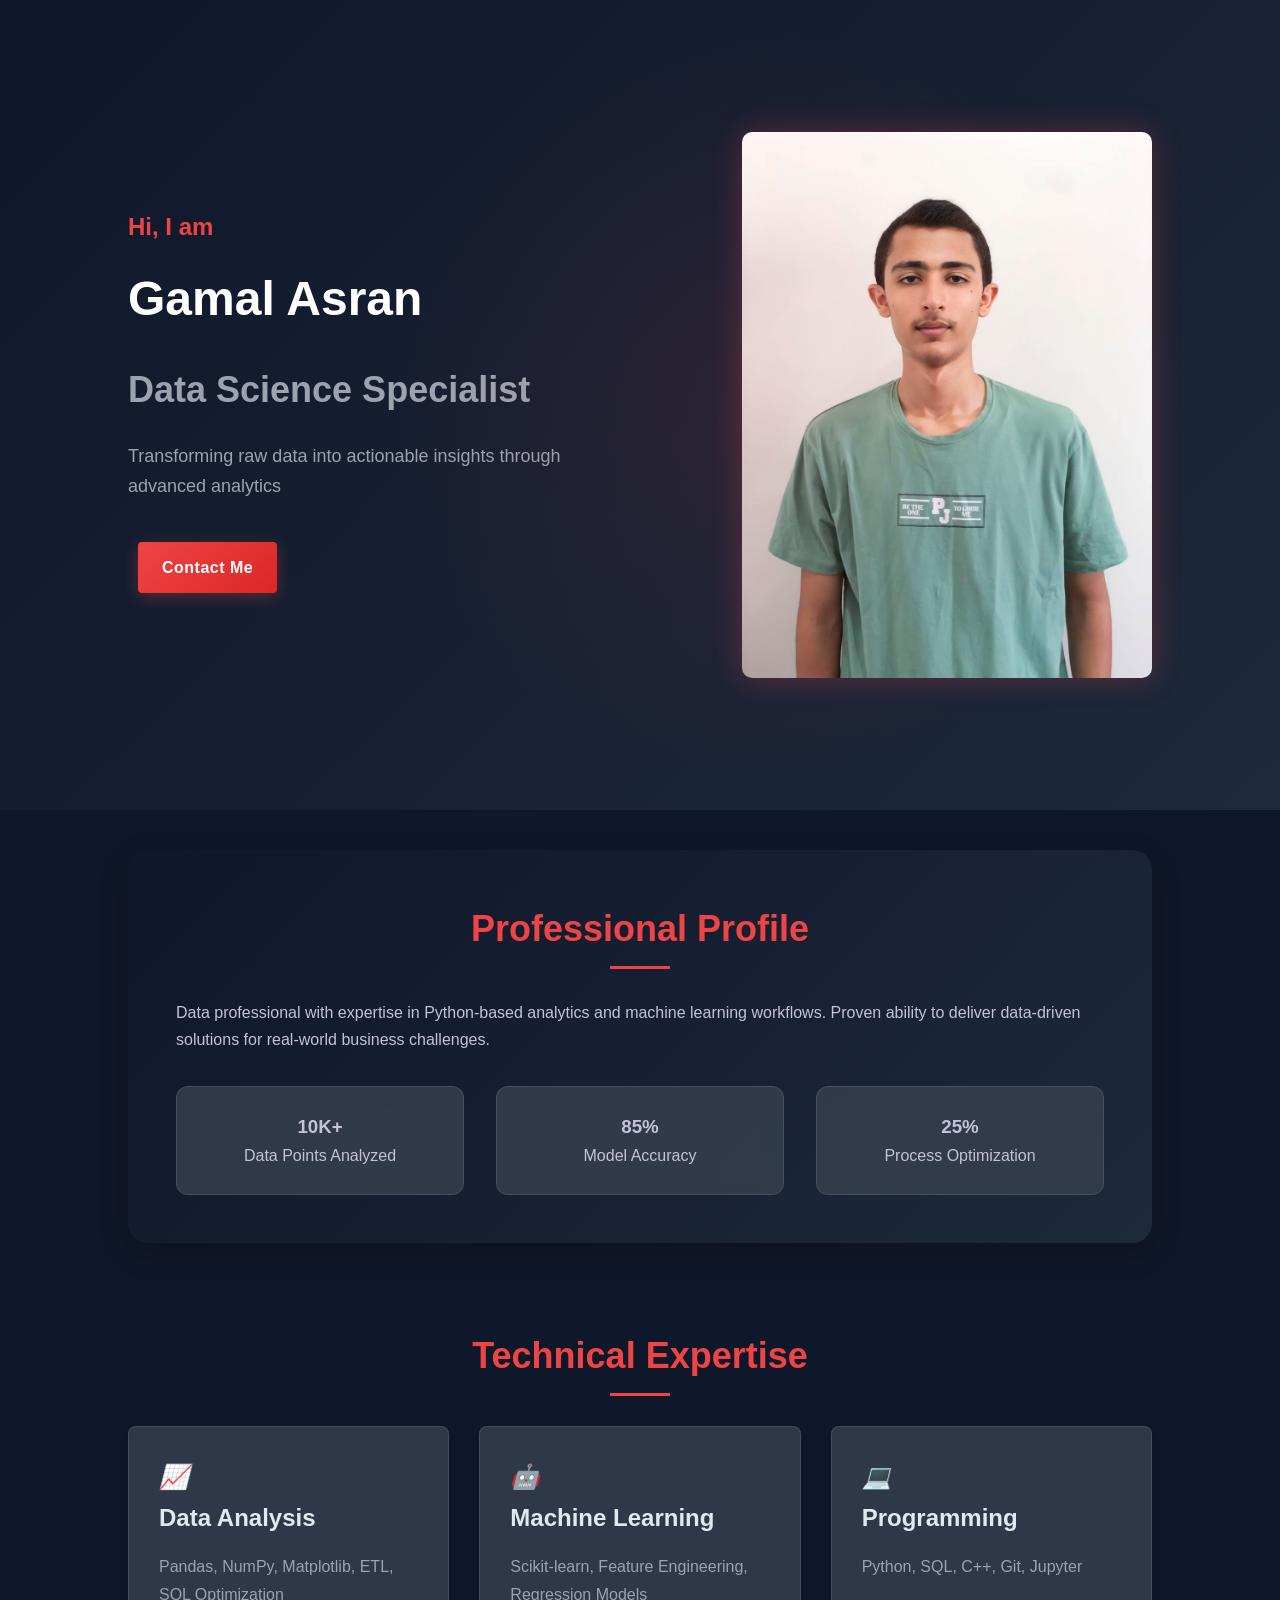
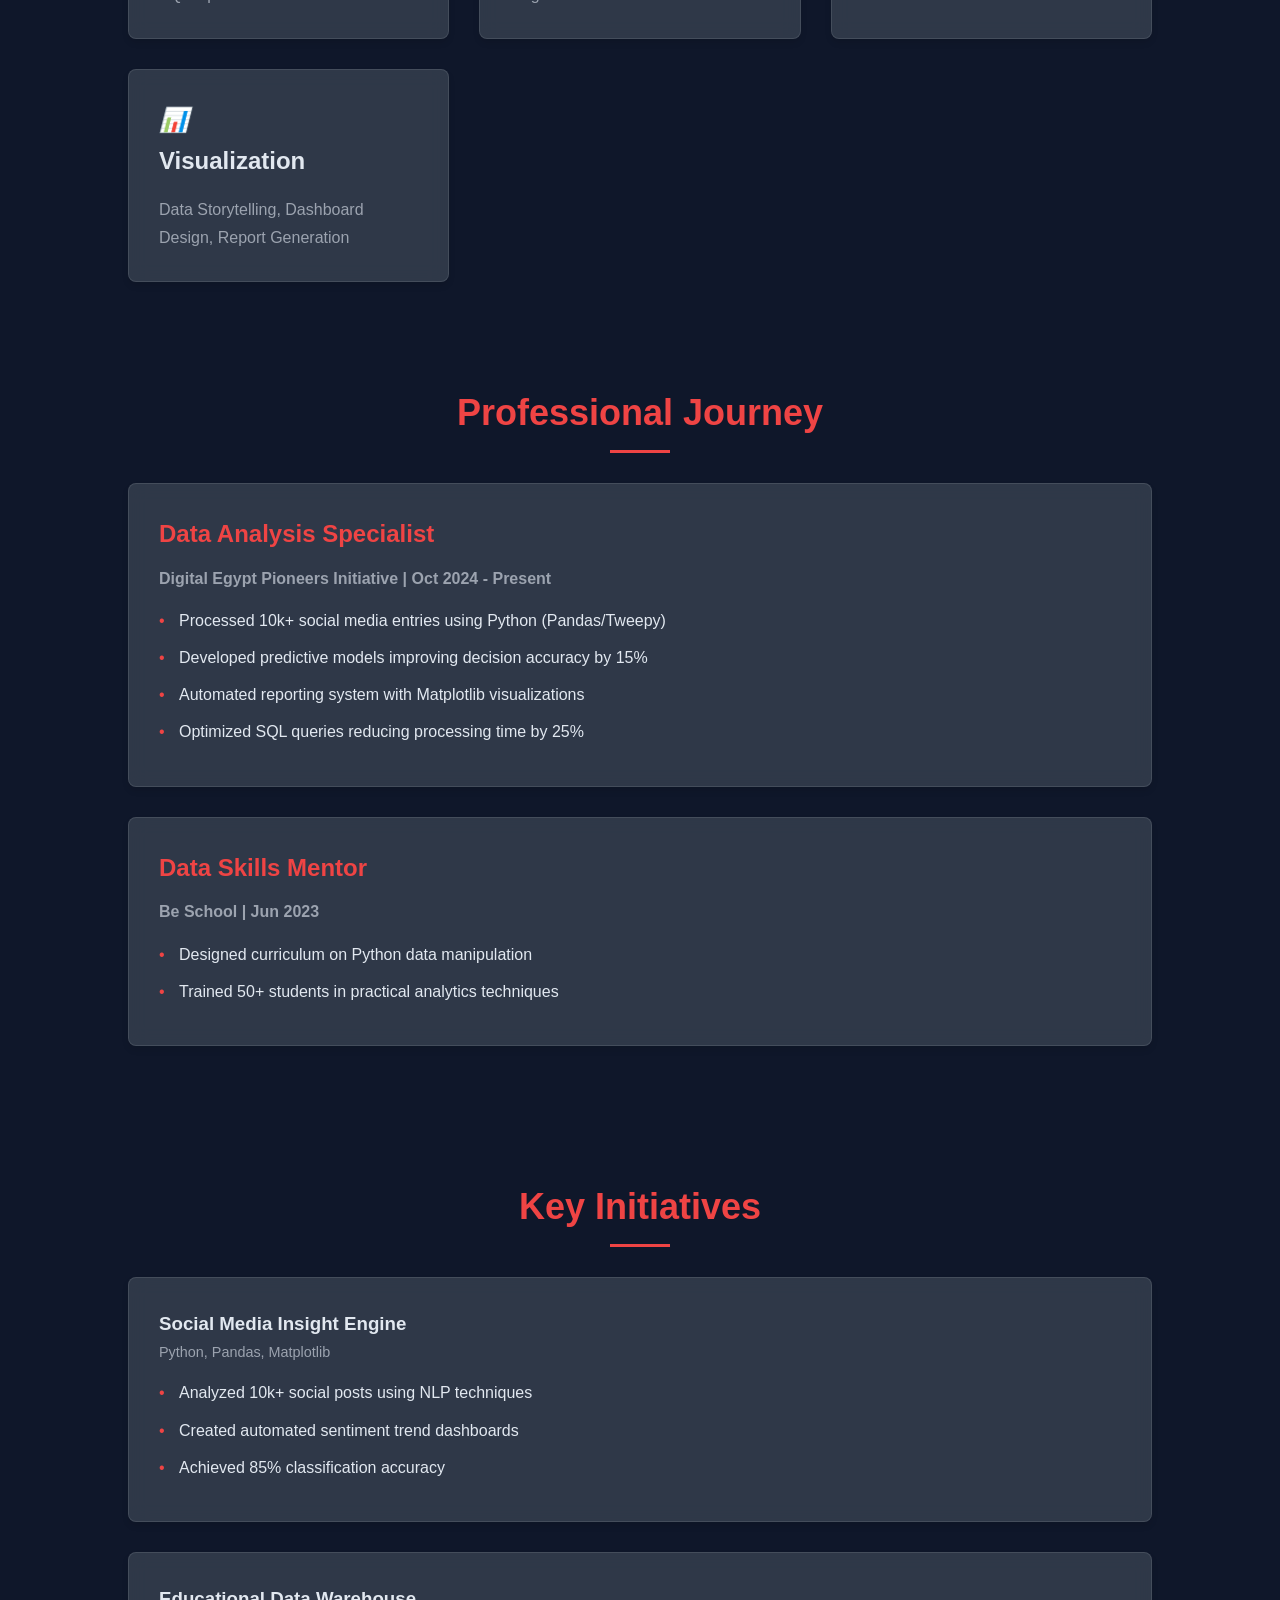
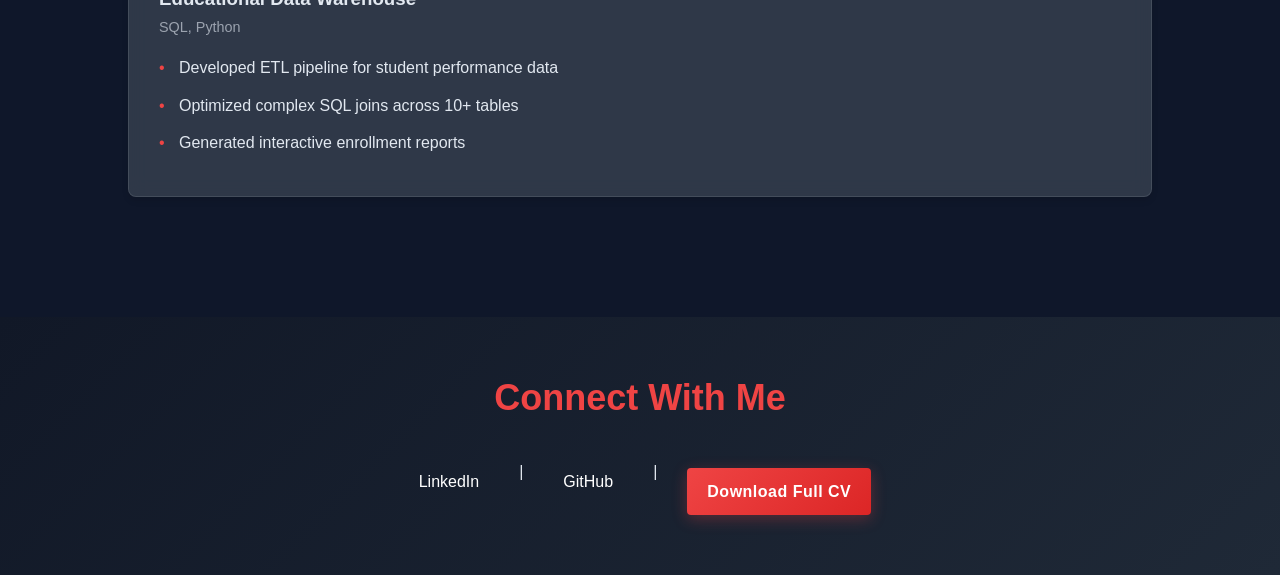
==== portfolio.html @ 537c4d30 "remove the nav bar" ====
<!DOCTYPE html>
<html lang="en">
<head>
    <meta charset="UTF-8">
    <meta name="viewport" content="width=device-width, initial-scale=1.0">
    <title>Gamal Asran - Data Scientist</title>
    <style>
        /* Entire scrollbar */
::-webkit-scrollbar {
  width: 8px; /* Slimmer scrollbar */
}

/* Track (the area background of the scrollbar) */
::-webkit-scrollbar-track {
  background: #1f2937;
}

/* Scrollbar thumb (the draggable part) */
::-webkit-scrollbar-thumb {
  background: #ef4444;
  border-radius: 20px;
}

::-webkit-scrollbar-thumb:hover {
  background: #dc2626;
}

        * {
            margin: 0;
            padding: 0;
            box-sizing: border-box;
            font-family: 'Arial', sans-serif;
            transition: all 0.3s ease;
        }

        body {
            background-color: #0f172a; /* Darker, more modern background */
            color: #e2e8f0;
            line-height: 1.7;
        }

        .header {
            padding: 20px 10%;
            text-align: center;
            margin-bottom: 40px;
            background-color: rgba(17, 24, 39, 0.95);
            backdrop-filter: blur(10px);
            position: sticky;
            top: 0;
            z-index: 1000;
        }

        .header h1 {
            font-size: 32px;
            margin-bottom: 10px;
            color: #ef4444;
            font-weight: bold;
        }

        .hero {
            display: flex;
            flex-direction: row;
            flex-wrap: wrap;
            align-items: center;
            justify-content: space-between;
            padding: 100px 10%;
            background: linear-gradient(135deg, #0f172a, #1e293b);
            margin-bottom: 40px;
            color: white;
            min-height: 90vh;
            position: relative;
            overflow: hidden;
        }

        .hero::before {
            content: '';
            position: absolute;
            width: 100%;
            height: 100%;
            background: radial-gradient(circle at 50% 50%, rgba(239, 68, 68, 0.1) 0%, transparent 50%);
            pointer-events: none;
        }

        .hero-content {
            max-width: 50%;
        }

        .hero h1 {
            font-size: 24px;
            margin-bottom: 10px;
            color: #ef4444;
            font-weight: bold;
        }

        .hero h2 {
            font-size: 48px;
            margin-bottom: 20px;
            animation: fadeIn 2s ease-in-out;
        }

        .hero h3 {
            font-size: 36px;
            margin-bottom: 20px;
            color: #9ca3af;
            animation: fadeIn 3s ease-in-out;
        }

        .hero p {
            color: #9ca3af;
            margin-bottom: 30px;
            font-size: 18px;
            animation: fadeIn 3s ease-in-out;
        }

        .btn {
            background: linear-gradient(135deg, #ef4444, #dc2626);
            box-shadow: 0 4px 15px rgba(239, 68, 68, 0.3);
            color: white;
            padding: 12px 24px;
            border: none;
            border-radius: 4px;
            cursor: pointer;
            text-decoration: none;
            display: inline-block;
            margin: 10px;
            font-weight: 600;
            letter-spacing: 0.5px;
        }

        .btn:hover {
            background: linear-gradient(135deg, #dc2626, #b91c1c);
            transform: translateY(-3px);
            box-shadow: 0 6px 20px rgba(239, 68, 68, 0.4);
        }

        .hero img {
            max-width: 40%;
            border-radius: 10px;
            animation: fadeIn 2s ease-in-out;
            box-shadow: 0 0 30px rgba(239, 68, 68, 0.3);
            transition: transform 0.5s ease;
        }

        .hero img:hover {
            transform: scale(1.02);
        }

        .section {
            padding: 50px 10%;
        }

        .section h2 {
            color: #ef4444;
            font-size: 36px;
            margin-bottom: 40px;
            text-align: center;
            position: relative;
        }

        .section h2::after {
            content: '';
            width: 60px;
            height: 3px;
            background-color: #ef4444;
            position: absolute;
            bottom: -10px;
            left: 50%;
            transform: translateX(-50%);
        }

        .skill-grid {
            display: grid;
            grid-template-columns: repeat(auto-fit, minmax(250px, 1fr));
            gap: 30px;
        }

        .skill-card {
            background: rgba(55, 65, 81, 0.8);
            backdrop-filter: blur(10px);
            border: 1px solid rgba(255, 255, 255, 0.1);
            box-shadow: 0 4px 6px rgba(0, 0, 0, 0.1);
            padding: 30px;
            border-radius: 8px;
            transition: transform 0.3s ease, box-shadow 0.3s ease;
        }

        .skill-card:hover {
            transform: translateY(-10px);
            box-shadow: 0 10px 20px rgba(0, 0, 0, 0.2);
        }

        .skill-card i {
            font-size: 24px;
            color: #ef4444;
            margin-bottom: 15px;
        }

        .skill-card h3 {
            margin-bottom: 15px;
            font-size: 24px;
        }

        .skill-card p {
            color: #9ca3af;
        }

        .experience-card, .project-card {
            background: rgba(55, 65, 81, 0.8);
            backdrop-filter: blur(10px);
            border: 1px solid rgba(255, 255, 255, 0.1);
            box-shadow: 0 4px 6px rgba(0, 0, 0, 0.1);
            padding: 30px;
            border-radius: 8px;
            margin-bottom: 30px;
            transition: transform 0.3s ease, box-shadow 0.3s ease;
        }

        .experience-card:hover, .project-card:hover {
            transform: translateY(-5px);
            box-shadow: 0 10px 20px rgba(0, 0, 0, 0.2);
        }

        .experience-card h3 {
            color: #ef4444;
            margin-bottom: 10px;
            font-size: 24px;
        }

        .experience-card h4 {
            color: #9ca3af;
            margin-bottom: 15px;
        }

        .experience-card ul, .project-card ul {
            list-style-type: none;
            padding-left: 20px;
        }

        .experience-card li, .project-card li {
            margin-bottom: 10px;
            position: relative;
        }

        .experience-card li:before, .project-card li:before {
            content: "•";
            color: #ef4444;
            position: absolute;
            left: -20px;
        }

        .project-card .tech-stack {
            color: #9ca3af;
            font-size: 0.9em;
            margin-bottom: 15px;
        }

        .project-links {
            margin-top: 15px;
        }

        .project-links a {
            color: #ef4444;
            text-decoration: none;
            margin-right: 15px;
            transition: color 0.3s ease;
        }

        .project-links a:hover {
            color: #dc2626;
            text-decoration: underline;
        }

        .contact-section {
            padding: 50px 10%;
            text-align: center;
            background: linear-gradient(135deg, #111827, #1f2937);
            margin-top: 40px;
        }

        .contact-section h2 {
            color: #ef4444;
            font-size: 36px;
            margin-bottom: 20px;
        }

        .social-links {
            display: flex;
            justify-content: center;
            gap: 20px;
            margin-top: 30px;
        }

        .social-links a {
            color: white;
            text-decoration: none;
            position: relative;
            padding: 10px 20px;
            transition: all 0.3s ease;
        }

        .social-links a::after {
            content: '';
            position: absolute;
            width: 0;
            height: 2px;
            bottom: 0;
            left: 50%;
            background-color: #ef4444;
            transition: all 0.3s ease;
        }

        .social-links a:hover::after {
            width: 100%;
            left: 0;
        }

        @keyframes fadeIn {
            from {
                opacity: 0;
                transform: translateY(20px);
            }
            to {
                opacity: 1;
                transform: translateY(0);
            }
        }

        .container {
            max-width: 1200px;
            margin: 0 auto;
            padding: 2rem;
        }

        .about-section {
            display: flex;
            flex-wrap: wrap;
            align-items: center;
            justify-content: space-between;
            background: linear-gradient(135deg, #0f172a, #1e293b);
            padding: 3rem;
            border-radius: 20px;
            margin: 2rem 10%;
            box-shadow: 0 10px 30px rgba(0, 0, 0, 0.2);
        }

        .about-section img {
            width: 300px;
            border-radius: 5%;
            margin-right: 2rem;
        }

        .about-section div {
            flex: 1;
            color: #c3c2da;
        }

        .stats {
            display: flex;
            gap: 2rem;
            margin-top: 2rem;
        }

        .stat {
            text-align: center;
            background: rgba(55, 65, 81, 0.8);
            backdrop-filter: blur(10px);
            border: 1px solid rgba(255, 255, 255, 0.1);
            padding: 1.5rem;
            border-radius: 12px;
            color: #c3c2da;
            transition: transform 0.3s ease, box-shadow 0.3s ease;
        }

        .stat:hover {
            transform: translateY(-5px);
            box-shadow: 0 10px 20px rgba(0, 0, 0, 0.2);
        }

        /* Base responsive settings */
        @media (max-width: 768px) {
            .hero {
                padding: 60px 5%;
                text-align: center;
            }

            .hero-content {
                max-width: 100%;
                margin-bottom: 40px;
            }

            .hero img {
                max-width: 80%;
                margin: 0 auto;
            }

            .hero h2 {
                font-size: 36px;
            }

            .hero h3 {
                font-size: 24px;
            }

            .section {
                padding: 30px 5%;
            }

            .about-section {
                margin: 1rem 5%;
                padding: 2rem;
                text-align: center;
            }

            .about-section img {
                display: none; /* Hide the image on mobile */
            }

            .about-section div {
                flex: 1;
                text-align: center;
                padding: 1rem;
            }

            .stats {
                flex-direction: column;
                gap: 1rem;
            }

            .skill-grid {
                grid-template-columns: 1fr;
                gap: 20px;
            }

            .experience-card, .project-card {
                padding: 20px;
            }

            .social-links {
                flex-direction: column;
                gap: 10px;
            }

            .social-links a {
                display: block;
                padding: 15px;
                background: rgba(55, 65, 81, 0.8);
                border-radius: 8px;
                margin: 5px 0;
            }

            .btn {
                display: block;
                width: 100%;
                max-width: 300px;
                margin: 10px auto;
            }
        }

        /* Additional responsive adjustments for very small screens */
        @media (max-width: 480px) {
            .hero h2 {
                font-size: 28px;
            }

            .hero h3 {
                font-size: 20px;
            }

            .section h2 {
                font-size: 24px;
            }

            .skill-card h3 {
                font-size: 20px;
            }

            .experience-card h3 {
                font-size: 20px;
            }

            .about-section {
                padding: 1.5rem;
            }
        }

        /* Update existing container class */
        .container {
            max-width: 1200px;
            margin: 0 auto;
            padding: 2rem;
            width: 100%;
            box-sizing: border-box;
        }

        /* Update about-section */
        .about-section {
            display: flex;
            flex-wrap: wrap;
            align-items: center;
            justify-content: center;
        }

        /* Update stats container */
        .stats {
            display: flex;
            flex-wrap: wrap;
            justify-content: center;
            gap: 2rem;
        }
    </style>
</head>
<body>

    <section class="hero">
        <div class="hero-content">
            <h1>Hi, I am</h1>
            <h2>Gamal Asran</h2>
            <h3>Data Science Specialist</h3>
            <p>Transforming raw data into actionable insights through advanced analytics</p>
            <a href="mailto:gamaalasran@gmail.com" class="btn">Contact Me</a>
        </div>
        <img src="img.jpg" alt="Data Analysis Visualization">
    </section>

    <section class="about-section section">
        <div>
            <h2>Professional Profile</h2>
            <p>
                Data professional with expertise in Python-based analytics and machine learning workflows. 
                Proven ability to deliver data-driven solutions for real-world business challenges.
            </p>
            <div class="stats">
                <div class="stat">
                    <h3>10K+</h3>
                    <p>Data Points Analyzed</p>
                </div>
                <div class="stat">
                    <h3>85%</h3>
                    <p>Model Accuracy</p>
                </div>
                <div class="stat">
                    <h3>25%</h3>
                    <p>Process Optimization</p>
                </div>
            </div>
        </div>
    </section>

    <section class="section">
        <h2>Technical Expertise</h2>
        <div class="skill-grid">
            <div class="skill-card">
                <i>📈</i>
                <h3>Data Analysis</h3>
                <p>Pandas, NumPy, Matplotlib, ETL, SQL Optimization</p>
            </div>
            <div class="skill-card">
                <i>🤖</i>
                <h3>Machine Learning</h3>
                <p>Scikit-learn, Feature Engineering, Regression Models</p>
            </div>
            <div class="skill-card">
                <i>💻</i>
                <h3>Programming</h3>
                <p>Python, SQL, C++, Git, Jupyter</p>
            </div>
            <div class="skill-card">
                <i>📊</i>
                <h3>Visualization</h3>
                <p>Data Storytelling, Dashboard Design, Report Generation</p>
            </div>
        </div>
    </section>

    <section class="section">
        <h2>Professional Journey</h2>
        <div class="experience-card">
            <h3>Data Analysis Specialist</h3>
            <h4>Digital Egypt Pioneers Initiative | Oct 2024 - Present</h4>
            <ul>
                <li>Processed 10k+ social media entries using Python (Pandas/Tweepy)</li>
                <li>Developed predictive models improving decision accuracy by 15%</li>
                <li>Automated reporting system with Matplotlib visualizations</li>
                <li>Optimized SQL queries reducing processing time by 25%</li>
            </ul>
        </div>
        <div class="experience-card">
            <h3>Data Skills Mentor</h3>
            <h4>Be School | Jun 2023</h4>
            <ul>
                <li>Designed curriculum on Python data manipulation</li>
                <li>Trained 50+ students in practical analytics techniques</li>
            </ul>
        </div>
    </section>

    <section class="section">
        <h2>Key Initiatives</h2>
        <div class="project-card">
            <h3>Social Media Insight Engine</h3>
            <div class="tech-stack">Python, Pandas, Matplotlib</div>
            <ul>
                <li>Analyzed 10k+ social posts using NLP techniques</li>
                <li>Created automated sentiment trend dashboards</li>
                <li>Achieved 85% classification accuracy</li>
            </ul>
        </div>
        <div class="project-card">
            <h3>Educational Data Warehouse</h3>
            <div class="tech-stack">SQL, Python</div>
            <ul>
                <li>Developed ETL pipeline for student performance data</li>
                <li>Optimized complex SQL joins across 10+ tables</li>
                <li>Generated interactive enrollment reports</li>
            </ul>
        </div>
    </section>

    <section class="contact-section">
        <h2>Connect With Me</h2>
        <div class="social-links">
            <a href="https://linkedin.com/in/gamal-asran" target="_blank">LinkedIn</a> | 
            <a href="https://github.com/GamalAsraan" target="_blank">GitHub</a> | 
            <a href="CV.pdf" download class="btn">Download Full CV</a>
        </div>
    </section>
</body>
</html>
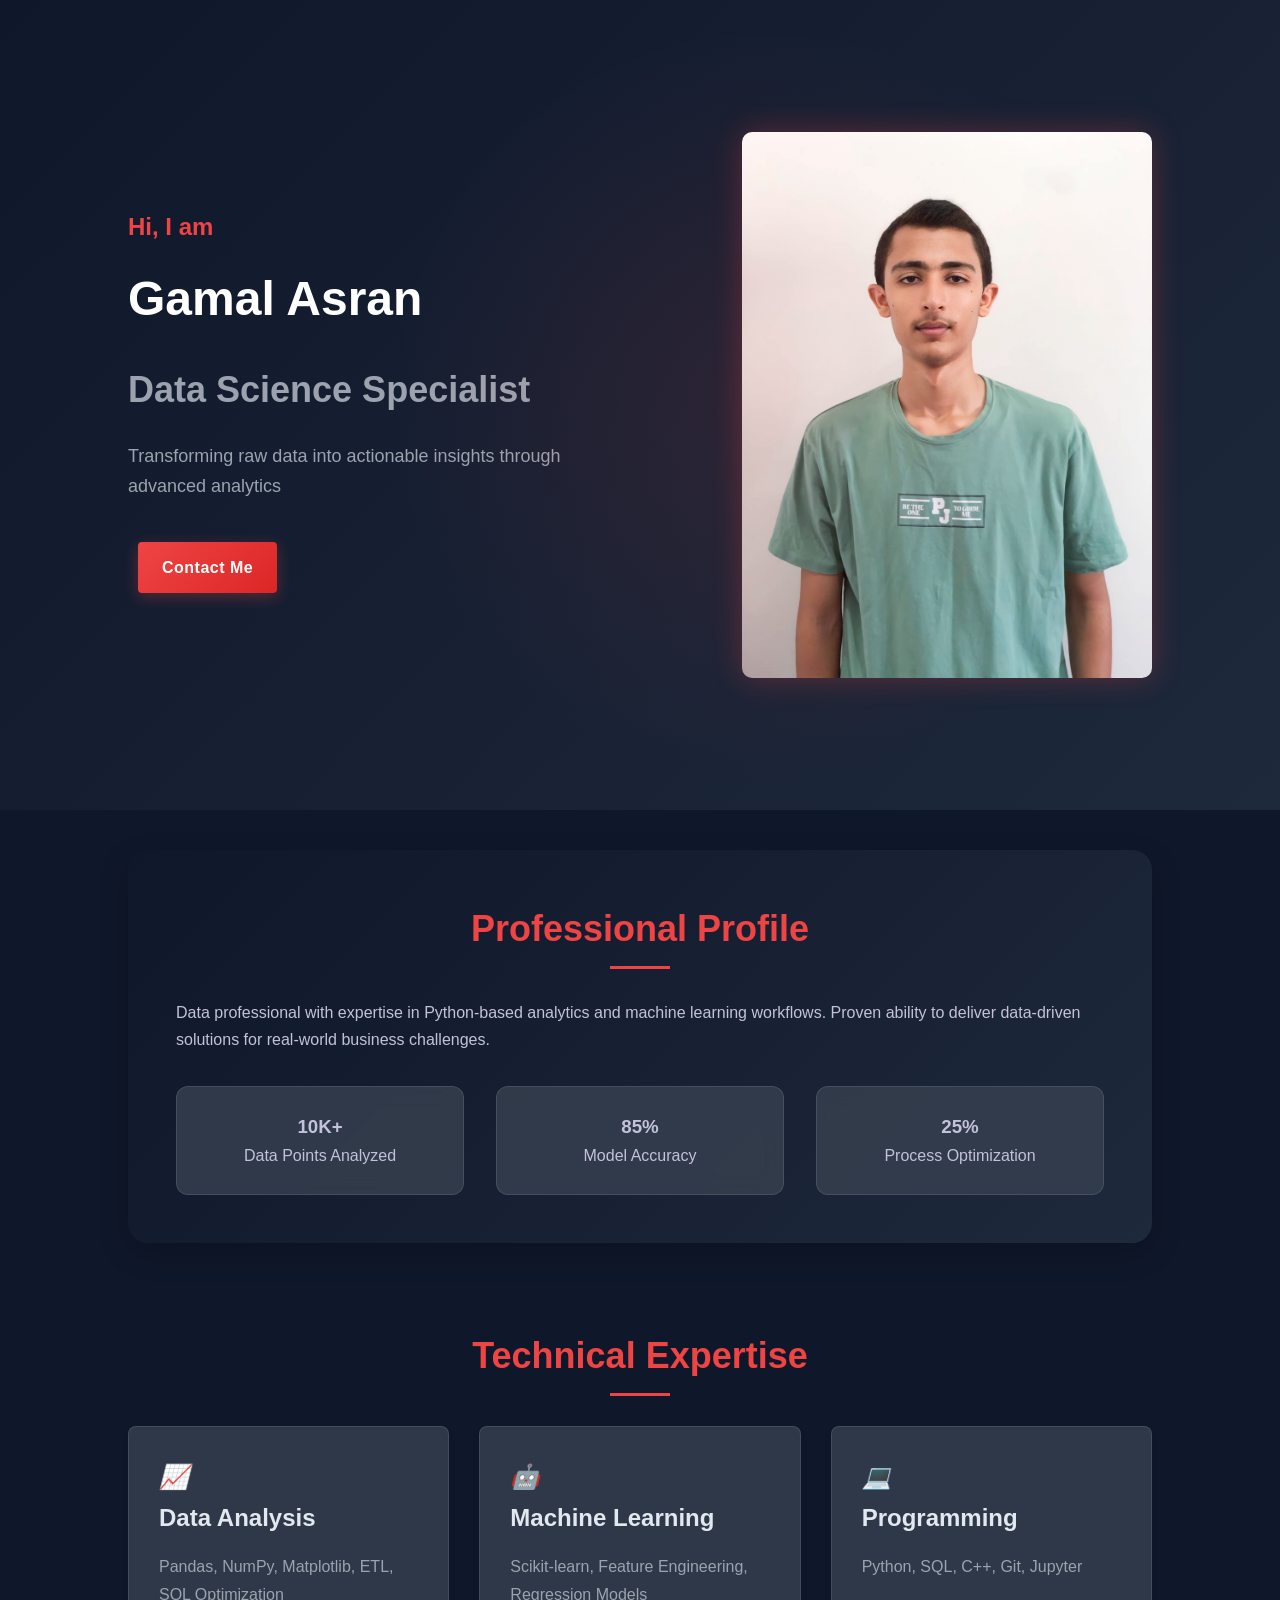
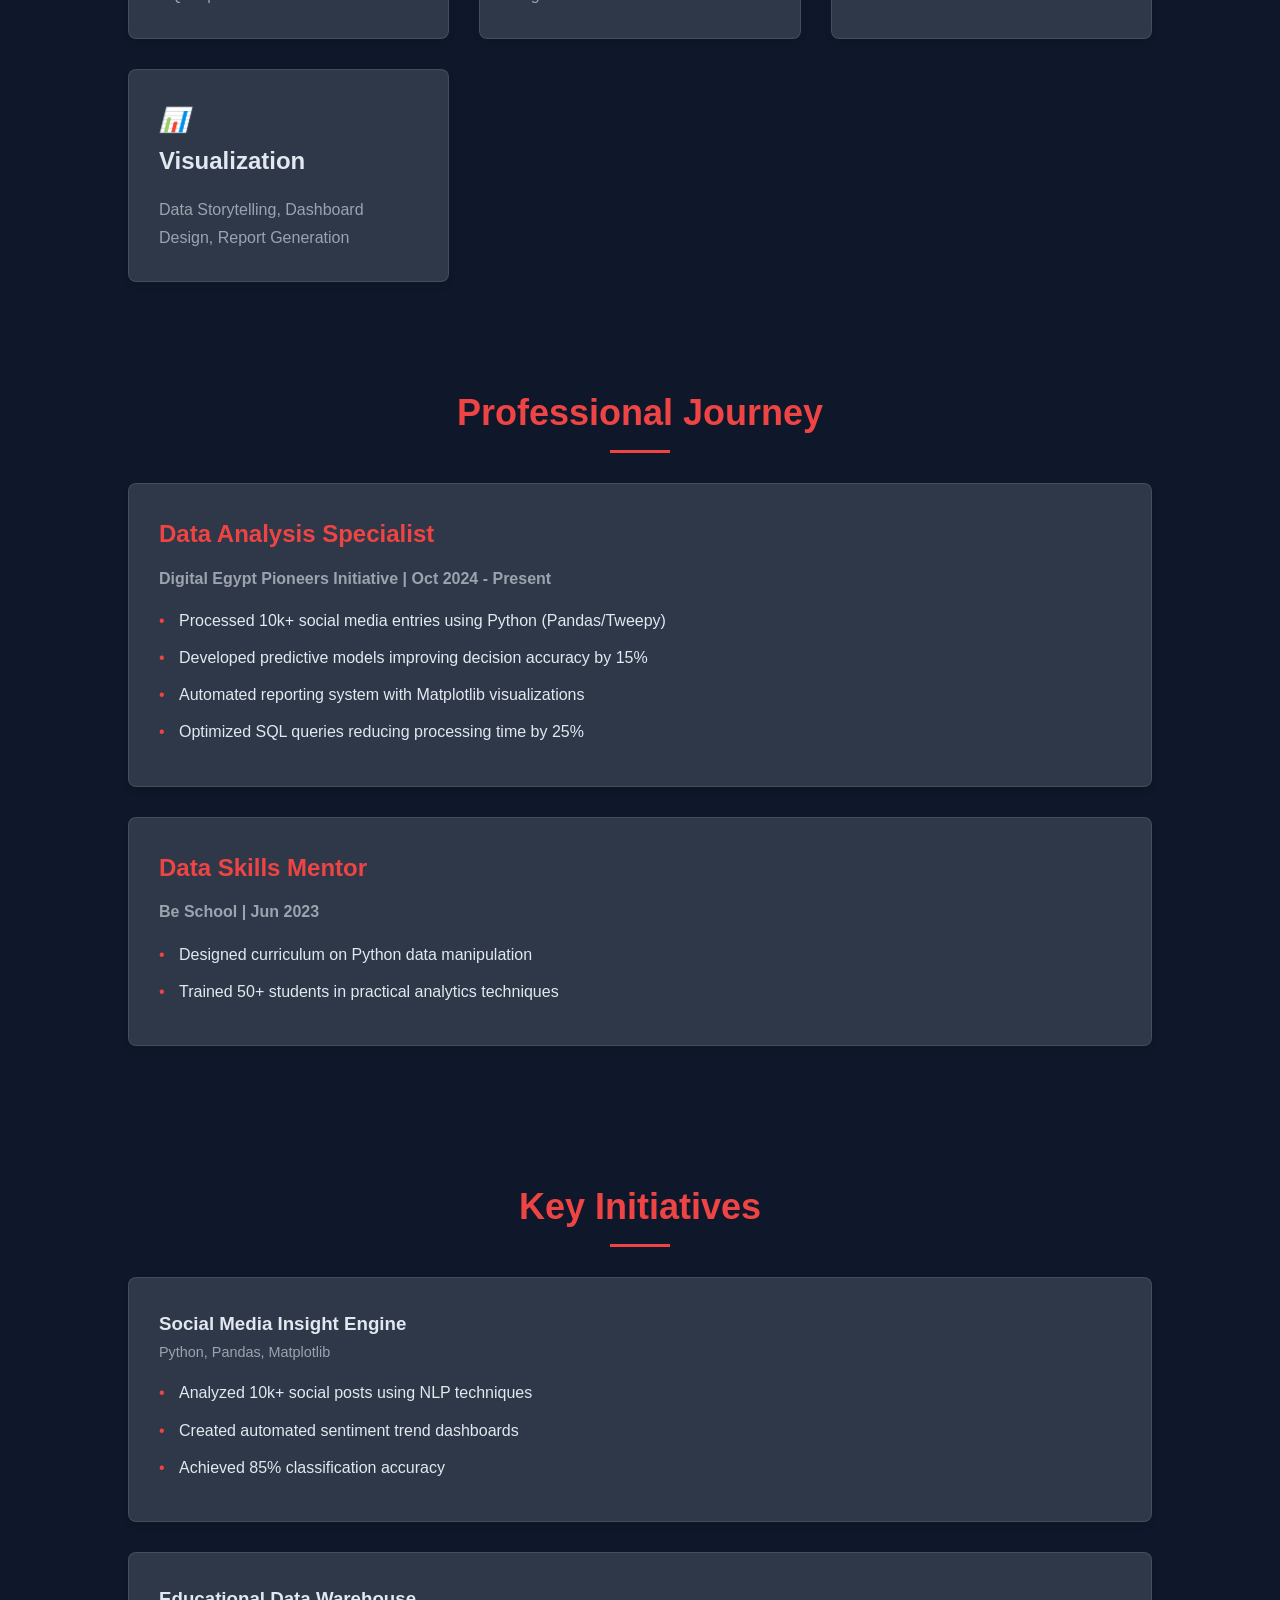
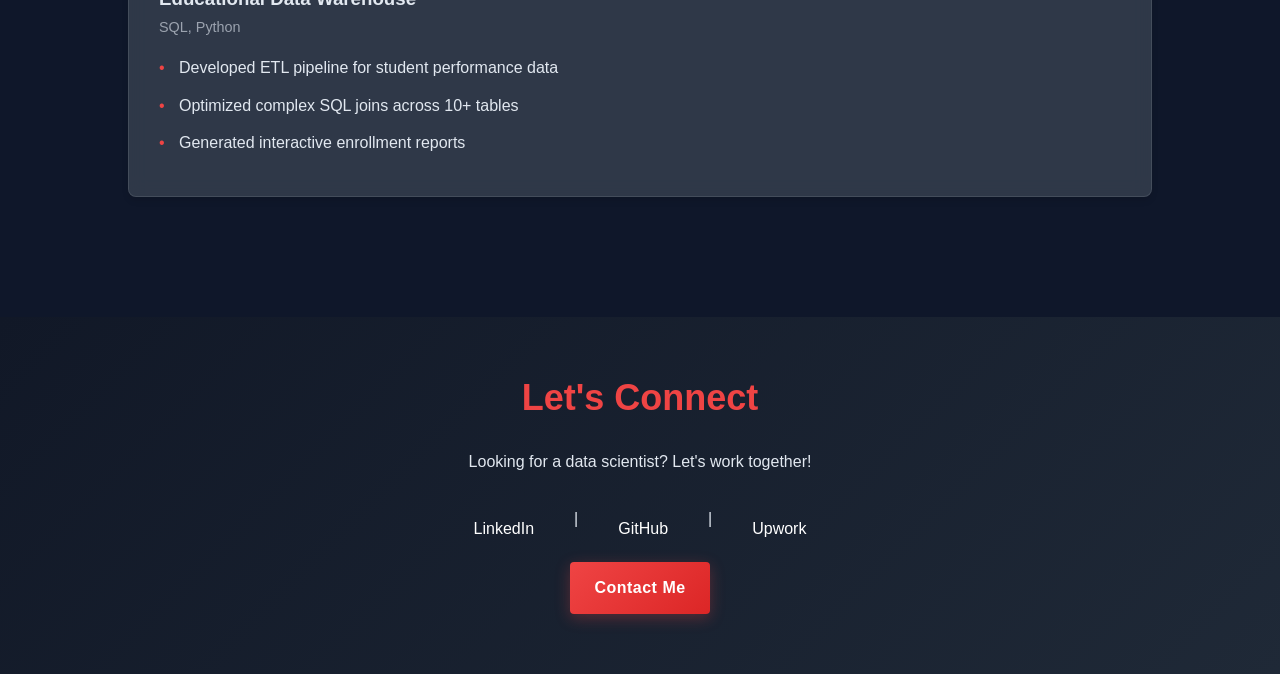
==== commit 2581471e: "separte the file" ====
--- a/portfolio.html
+++ b/portfolio.html
@@ -4,510 +4,7 @@
     <meta charset="UTF-8">
     <meta name="viewport" content="width=device-width, initial-scale=1.0">
     <title>Gamal Asran - Data Scientist</title>
-    <style>
-        /* Entire scrollbar */
-::-webkit-scrollbar {
-  width: 8px; /* Slimmer scrollbar */
-}
-
-/* Track (the area background of the scrollbar) */
-::-webkit-scrollbar-track {
-  background: #1f2937;
-}
-
-/* Scrollbar thumb (the draggable part) */
-::-webkit-scrollbar-thumb {
-  background: #ef4444;
-  border-radius: 20px;
-}
-
-::-webkit-scrollbar-thumb:hover {
-  background: #dc2626;
-}
-
-        * {
-            margin: 0;
-            padding: 0;
-            box-sizing: border-box;
-            font-family: 'Arial', sans-serif;
-            transition: all 0.3s ease;
-        }
-
-        body {
-            background-color: #0f172a; /* Darker, more modern background */
-            color: #e2e8f0;
-            line-height: 1.7;
-        }
-
-        .header {
-            padding: 20px 10%;
-            text-align: center;
-            margin-bottom: 40px;
-            background-color: rgba(17, 24, 39, 0.95);
-            backdrop-filter: blur(10px);
-            position: sticky;
-            top: 0;
-            z-index: 1000;
-        }
-
-        .header h1 {
-            font-size: 32px;
-            margin-bottom: 10px;
-            color: #ef4444;
-            font-weight: bold;
-        }
-
-        .hero {
-            display: flex;
-            flex-direction: row;
-            flex-wrap: wrap;
-            align-items: center;
-            justify-content: space-between;
-            padding: 100px 10%;
-            background: linear-gradient(135deg, #0f172a, #1e293b);
-            margin-bottom: 40px;
-            color: white;
-            min-height: 90vh;
-            position: relative;
-            overflow: hidden;
-        }
-
-        .hero::before {
-            content: '';
-            position: absolute;
-            width: 100%;
-            height: 100%;
-            background: radial-gradient(circle at 50% 50%, rgba(239, 68, 68, 0.1) 0%, transparent 50%);
-            pointer-events: none;
-        }
-
-        .hero-content {
-            max-width: 50%;
-        }
-
-        .hero h1 {
-            font-size: 24px;
-            margin-bottom: 10px;
-            color: #ef4444;
-            font-weight: bold;
-        }
-
-        .hero h2 {
-            font-size: 48px;
-            margin-bottom: 20px;
-            animation: fadeIn 2s ease-in-out;
-        }
-
-        .hero h3 {
-            font-size: 36px;
-            margin-bottom: 20px;
-            color: #9ca3af;
-            animation: fadeIn 3s ease-in-out;
-        }
-
-        .hero p {
-            color: #9ca3af;
-            margin-bottom: 30px;
-            font-size: 18px;
-            animation: fadeIn 3s ease-in-out;
-        }
-
-        .btn {
-            background: linear-gradient(135deg, #ef4444, #dc2626);
-            box-shadow: 0 4px 15px rgba(239, 68, 68, 0.3);
-            color: white;
-            padding: 12px 24px;
-            border: none;
-            border-radius: 4px;
-            cursor: pointer;
-            text-decoration: none;
-            display: inline-block;
-            margin: 10px;
-            font-weight: 600;
-            letter-spacing: 0.5px;
-        }
-
-        .btn:hover {
-            background: linear-gradient(135deg, #dc2626, #b91c1c);
-            transform: translateY(-3px);
-            box-shadow: 0 6px 20px rgba(239, 68, 68, 0.4);
-        }
-
-        .hero img {
-            max-width: 40%;
-            border-radius: 10px;
-            animation: fadeIn 2s ease-in-out;
-            box-shadow: 0 0 30px rgba(239, 68, 68, 0.3);
-            transition: transform 0.5s ease;
-        }
-
-        .hero img:hover {
-            transform: scale(1.02);
-        }
-
-        .section {
-            padding: 50px 10%;
-        }
-
-        .section h2 {
-            color: #ef4444;
-            font-size: 36px;
-            margin-bottom: 40px;
-            text-align: center;
-            position: relative;
-        }
-
-        .section h2::after {
-            content: '';
-            width: 60px;
-            height: 3px;
-            background-color: #ef4444;
-            position: absolute;
-            bottom: -10px;
-            left: 50%;
-            transform: translateX(-50%);
-        }
-
-        .skill-grid {
-            display: grid;
-            grid-template-columns: repeat(auto-fit, minmax(250px, 1fr));
-            gap: 30px;
-        }
-
-        .skill-card {
-            background: rgba(55, 65, 81, 0.8);
-            backdrop-filter: blur(10px);
-            border: 1px solid rgba(255, 255, 255, 0.1);
-            box-shadow: 0 4px 6px rgba(0, 0, 0, 0.1);
-            padding: 30px;
-            border-radius: 8px;
-            transition: transform 0.3s ease, box-shadow 0.3s ease;
-        }
-
-        .skill-card:hover {
-            transform: translateY(-10px);
-            box-shadow: 0 10px 20px rgba(0, 0, 0, 0.2);
-        }
-
-        .skill-card i {
-            font-size: 24px;
-            color: #ef4444;
-            margin-bottom: 15px;
-        }
-
-        .skill-card h3 {
-            margin-bottom: 15px;
-            font-size: 24px;
-        }
-
-        .skill-card p {
-            color: #9ca3af;
-        }
-
-        .experience-card, .project-card {
-            background: rgba(55, 65, 81, 0.8);
-            backdrop-filter: blur(10px);
-            border: 1px solid rgba(255, 255, 255, 0.1);
-            box-shadow: 0 4px 6px rgba(0, 0, 0, 0.1);
-            padding: 30px;
-            border-radius: 8px;
-            margin-bottom: 30px;
-            transition: transform 0.3s ease, box-shadow 0.3s ease;
-        }
-
-        .experience-card:hover, .project-card:hover {
-            transform: translateY(-5px);
-            box-shadow: 0 10px 20px rgba(0, 0, 0, 0.2);
-        }
-
-        .experience-card h3 {
-            color: #ef4444;
-            margin-bottom: 10px;
-            font-size: 24px;
-        }
-
-        .experience-card h4 {
-            color: #9ca3af;
-            margin-bottom: 15px;
-        }
-
-        .experience-card ul, .project-card ul {
-            list-style-type: none;
-            padding-left: 20px;
-        }
-
-        .experience-card li, .project-card li {
-            margin-bottom: 10px;
-            position: relative;
-        }
-
-        .experience-card li:before, .project-card li:before {
-            content: "•";
-            color: #ef4444;
-            position: absolute;
-            left: -20px;
-        }
-
-        .project-card .tech-stack {
-            color: #9ca3af;
-            font-size: 0.9em;
-            margin-bottom: 15px;
-        }
-
-        .project-links {
-            margin-top: 15px;
-        }
-
-        .project-links a {
-            color: #ef4444;
-            text-decoration: none;
-            margin-right: 15px;
-            transition: color 0.3s ease;
-        }
-
-        .project-links a:hover {
-            color: #dc2626;
-            text-decoration: underline;
-        }
-
-        .contact-section {
-            padding: 50px 10%;
-            text-align: center;
-            background: linear-gradient(135deg, #111827, #1f2937);
-            margin-top: 40px;
-        }
-
-        .contact-section h2 {
-            color: #ef4444;
-            font-size: 36px;
-            margin-bottom: 20px;
-        }
-
-        .social-links {
-            display: flex;
-            justify-content: center;
-            gap: 20px;
-            margin-top: 30px;
-        }
-
-        .social-links a {
-            color: white;
-            text-decoration: none;
-            position: relative;
-            padding: 10px 20px;
-            transition: all 0.3s ease;
-        }
-
-        .social-links a::after {
-            content: '';
-            position: absolute;
-            width: 0;
-            height: 2px;
-            bottom: 0;
-            left: 50%;
-            background-color: #ef4444;
-            transition: all 0.3s ease;
-        }
-
-        .social-links a:hover::after {
-            width: 100%;
-            left: 0;
-        }
-
-        @keyframes fadeIn {
-            from {
-                opacity: 0;
-                transform: translateY(20px);
-            }
-            to {
-                opacity: 1;
-                transform: translateY(0);
-            }
-        }
-
-        .container {
-            max-width: 1200px;
-            margin: 0 auto;
-            padding: 2rem;
-        }
-
-        .about-section {
-            display: flex;
-            flex-wrap: wrap;
-            align-items: center;
-            justify-content: space-between;
-            background: linear-gradient(135deg, #0f172a, #1e293b);
-            padding: 3rem;
-            border-radius: 20px;
-            margin: 2rem 10%;
-            box-shadow: 0 10px 30px rgba(0, 0, 0, 0.2);
-        }
-
-        .about-section img {
-            width: 300px;
-            border-radius: 5%;
-            margin-right: 2rem;
-        }
-
-        .about-section div {
-            flex: 1;
-            color: #c3c2da;
-        }
-
-        .stats {
-            display: flex;
-            gap: 2rem;
-            margin-top: 2rem;
-        }
-
-        .stat {
-            text-align: center;
-            background: rgba(55, 65, 81, 0.8);
-            backdrop-filter: blur(10px);
-            border: 1px solid rgba(255, 255, 255, 0.1);
-            padding: 1.5rem;
-            border-radius: 12px;
-            color: #c3c2da;
-            transition: transform 0.3s ease, box-shadow 0.3s ease;
-        }
-
-        .stat:hover {
-            transform: translateY(-5px);
-            box-shadow: 0 10px 20px rgba(0, 0, 0, 0.2);
-        }
-
-        /* Base responsive settings */
-        @media (max-width: 768px) {
-            .hero {
-                padding: 60px 5%;
-                text-align: center;
-            }
-
-            .hero-content {
-                max-width: 100%;
-                margin-bottom: 40px;
-            }
-
-            .hero img {
-                max-width: 80%;
-                margin: 0 auto;
-            }
-
-            .hero h2 {
-                font-size: 36px;
-            }
-
-            .hero h3 {
-                font-size: 24px;
-            }
-
-            .section {
-                padding: 30px 5%;
-            }
-
-            .about-section {
-                margin: 1rem 5%;
-                padding: 2rem;
-                text-align: center;
-            }
-
-            .about-section img {
-                display: none; /* Hide the image on mobile */
-            }
-
-            .about-section div {
-                flex: 1;
-                text-align: center;
-                padding: 1rem;
-            }
-
-            .stats {
-                flex-direction: column;
-                gap: 1rem;
-            }
-
-            .skill-grid {
-                grid-template-columns: 1fr;
-                gap: 20px;
-            }
-
-            .experience-card, .project-card {
-                padding: 20px;
-            }
-
-            .social-links {
-                flex-direction: column;
-                gap: 10px;
-            }
-
-            .social-links a {
-                display: block;
-                padding: 15px;
-                background: rgba(55, 65, 81, 0.8);
-                border-radius: 8px;
-                margin: 5px 0;
-            }
-
-            .btn {
-                display: block;
-                width: 100%;
-                max-width: 300px;
-                margin: 10px auto;
-            }
-        }
-
-        /* Additional responsive adjustments for very small screens */
-        @media (max-width: 480px) {
-            .hero h2 {
-                font-size: 28px;
-            }
-
-            .hero h3 {
-                font-size: 20px;
-            }
-
-            .section h2 {
-                font-size: 24px;
-            }
-
-            .skill-card h3 {
-                font-size: 20px;
-            }
-
-            .experience-card h3 {
-                font-size: 20px;
-            }
-
-            .about-section {
-                padding: 1.5rem;
-            }
-        }
-
-        /* Update existing container class */
-        .container {
-            max-width: 1200px;
-            margin: 0 auto;
-            padding: 2rem;
-            width: 100%;
-            box-sizing: border-box;
-        }
-
-        /* Update about-section */
-        .about-section {
-            display: flex;
-            flex-wrap: wrap;
-            align-items: center;
-            justify-content: center;
-        }
-
-        /* Update stats container */
-        .stats {
-            display: flex;
-            flex-wrap: wrap;
-            justify-content: center;
-            gap: 2rem;
-        }
-    </style>
+    <link rel="stylesheet" href="portfolio.css">
 </head>
 <body>
 
@@ -617,12 +114,14 @@
     </section>
 
     <section class="contact-section">
-        <h2>Connect With Me</h2>
+        <h2>Let's Connect</h2>
+        <p>Looking for a data scientist? Let's work together!</p>
         <div class="social-links">
-            <a href="https://linkedin.com/in/gamal-asran" target="_blank">LinkedIn</a> | 
-            <a href="https://github.com/GamalAsraan" target="_blank">GitHub</a> | 
-            <a href="CV.pdf" download class="btn">Download Full CV</a>
+            <a href="https://linkedin.com/in/gamal-asran" target="_blank">LinkedIn</a> |
+            <a href="https://github.com/GamalAsraan" target="_blank">GitHub</a> |
+            <a href="https://www.upwork.com/freelancers/~01e0e2a4d2b234f352?viewMode=1" target="_blank">Upwork</a>
         </div>
+        <a href="mailto:gamaalasran@gmail.com" class="btn">Contact Me</a>
     </section>
 </body>
 </html>
--- a/portfolio.css
+++ b/portfolio.css
@@ -0,0 +1,504 @@
+/* portfolio.css - Styles for Gamal Asran Portfolio */
+
+/* Entire scrollbar */
+::-webkit-scrollbar {
+  width: 8px; /* Slimmer scrollbar */
+}
+
+/* Track (the area background of the scrollbar) */
+::-webkit-scrollbar-track {
+  background: #1f2937;
+}
+
+/* Scrollbar thumb (the draggable part) */
+::-webkit-scrollbar-thumb {
+  background: #ef4444;
+  border-radius: 20px;
+}
+
+::-webkit-scrollbar-thumb:hover {
+  background: #dc2626;
+}
+
+* {
+    margin: 0;
+    padding: 0;
+    box-sizing: border-box;
+    font-family: 'Arial', sans-serif;
+    transition: all 0.3s ease;
+}
+
+body {
+    background-color: #0f172a; /* Darker, more modern background */
+    color: #e2e8f0;
+    line-height: 1.7;
+}
+
+.header {
+    padding: 20px 10%;
+    text-align: center;
+    margin-bottom: 40px;
+    background-color: rgba(17, 24, 39, 0.95);
+    backdrop-filter: blur(10px);
+    position: sticky;
+    top: 0;
+    z-index: 1000;
+}
+
+.header h1 {
+    font-size: 32px;
+    margin-bottom: 10px;
+    color: #ef4444;
+    font-weight: bold;
+}
+
+.hero {
+    display: flex;
+    flex-direction: row;
+    flex-wrap: wrap;
+    align-items: center;
+    justify-content: space-between;
+    padding: 100px 10%;
+    background: linear-gradient(135deg, #0f172a, #1e293b);
+    margin-bottom: 40px;
+    color: white;
+    min-height: 90vh;
+    position: relative;
+    overflow: hidden;
+}
+
+.hero::before {
+    content: '';
+    position: absolute;
+    width: 100%;
+    height: 100%;
+    background: radial-gradient(circle at 50% 50%, rgba(239, 68, 68, 0.1) 0%, transparent 50%);
+    pointer-events: none;
+}
+
+.hero-content {
+    max-width: 50%;
+}
+
+.hero h1 {
+    font-size: 24px;
+    margin-bottom: 10px;
+    color: #ef4444;
+    font-weight: bold;
+}
+
+.hero h2 {
+    font-size: 48px;
+    margin-bottom: 20px;
+    animation: fadeIn 2s ease-in-out;
+}
+
+.hero h3 {
+    font-size: 36px;
+    margin-bottom: 20px;
+    color: #9ca3af;
+    animation: fadeIn 3s ease-in-out;
+}
+
+.hero p {
+    color: #9ca3af;
+    margin-bottom: 30px;
+    font-size: 18px;
+    animation: fadeIn 3s ease-in-out;
+}
+
+.btn {
+    background: linear-gradient(135deg, #ef4444, #dc2626);
+    box-shadow: 0 4px 15px rgba(239, 68, 68, 0.3);
+    color: white;
+    padding: 12px 24px;
+    border: none;
+    border-radius: 4px;
+    cursor: pointer;
+    text-decoration: none;
+    display: inline-block;
+    margin: 10px;
+    font-weight: 600;
+    letter-spacing: 0.5px;
+}
+
+.btn:hover {
+    background: linear-gradient(135deg, #dc2626, #b91c1c);
+    transform: translateY(-3px);
+    box-shadow: 0 6px 20px rgba(239, 68, 68, 0.4);
+}
+
+.hero img {
+    max-width: 40%;
+    border-radius: 10px;
+    animation: fadeIn 2s ease-in-out;
+    box-shadow: 0 0 30px rgba(239, 68, 68, 0.3);
+    transition: transform 0.5s ease;
+}
+
+.hero img:hover {
+    transform: scale(1.02);
+}
+
+.section {
+    padding: 50px 10%;
+}
+
+.section h2 {
+    color: #ef4444;
+    font-size: 36px;
+    margin-bottom: 40px;
+    text-align: center;
+    position: relative;
+}
+
+.section h2::after {
+    content: '';
+    width: 60px;
+    height: 3px;
+    background-color: #ef4444;
+    position: absolute;
+    bottom: -10px;
+    left: 50%;
+    transform: translateX(-50%);
+}
+
+.skill-grid {
+    display: grid;
+    grid-template-columns: repeat(auto-fit, minmax(250px, 1fr));
+    gap: 30px;
+}
+
+.skill-card {
+    background: rgba(55, 65, 81, 0.8);
+    backdrop-filter: blur(10px);
+    border: 1px solid rgba(255, 255, 255, 0.1);
+    box-shadow: 0 4px 6px rgba(0, 0, 0, 0.1);
+    padding: 30px;
+    border-radius: 8px;
+    transition: transform 0.3s ease, box-shadow 0.3s ease;
+}
+
+.skill-card:hover {
+    transform: translateY(-10px);
+    box-shadow: 0 10px 20px rgba(0, 0, 0, 0.2);
+}
+
+.skill-card i {
+    font-size: 24px;
+    color: #ef4444;
+    margin-bottom: 15px;
+}
+
+.skill-card h3 {
+    margin-bottom: 15px;
+    font-size: 24px;
+}
+
+.skill-card p {
+    color: #9ca3af;
+}
+
+.experience-card, .project-card {
+    background: rgba(55, 65, 81, 0.8);
+    backdrop-filter: blur(10px);
+    border: 1px solid rgba(255, 255, 255, 0.1);
+    box-shadow: 0 4px 6px rgba(0, 0, 0, 0.1);
+    padding: 30px;
+    border-radius: 8px;
+    margin-bottom: 30px;
+    transition: transform 0.3s ease, box-shadow 0.3s ease;
+}
+
+.experience-card:hover, .project-card:hover {
+    transform: translateY(-5px);
+    box-shadow: 0 10px 20px rgba(0, 0, 0, 0.2);
+}
+
+.experience-card h3 {
+    color: #ef4444;
+    margin-bottom: 10px;
+    font-size: 24px;
+}
+
+.experience-card h4 {
+    color: #9ca3af;
+    margin-bottom: 15px;
+}
+
+.experience-card ul, .project-card ul {
+    list-style-type: none;
+    padding-left: 20px;
+}
+
+.experience-card li, .project-card li {
+    margin-bottom: 10px;
+    position: relative;
+}
+
+.experience-card li:before, .project-card li:before {
+    content: "•";
+    color: #ef4444;
+    position: absolute;
+    left: -20px;
+}
+
+.project-card .tech-stack {
+    color: #9ca3af;
+    font-size: 0.9em;
+    margin-bottom: 15px;
+}
+
+.project-links {
+    margin-top: 15px;
+}
+
+.project-links a {
+    color: #ef4444;
+    text-decoration: none;
+    margin-right: 15px;
+    transition: color 0.3s ease;
+}
+
+.project-links a:hover {
+    color: #dc2626;
+    text-decoration: underline;
+}
+
+.contact-section {
+    padding: 50px 10%;
+    text-align: center;
+    background: linear-gradient(135deg, #111827, #1f2937);
+    margin-top: 40px;
+}
+
+.contact-section h2 {
+    color: #ef4444;
+    font-size: 36px;
+    margin-bottom: 20px;
+}
+
+.social-links {
+    display: flex;
+    justify-content: center;
+    gap: 20px;
+    margin-top: 30px;
+}
+
+.social-links a {
+    color: white;
+    text-decoration: none;
+    position: relative;
+    padding: 10px 20px;
+    transition: all 0.3s ease;
+}
+
+.social-links a::after {
+    content: '';
+    position: absolute;
+    width: 0;
+    height: 2px;
+    bottom: 0;
+    left: 50%;
+    background-color: #ef4444;
+    transition: all 0.3s ease;
+}
+
+.social-links a:hover::after {
+    width: 100%;
+    left: 0;
+}
+
+@keyframes fadeIn {
+    from {
+        opacity: 0;
+        transform: translateY(20px);
+    }
+    to {
+        opacity: 1;
+        transform: translateY(0);
+    }
+}
+
+.container {
+    max-width: 1200px;
+    margin: 0 auto;
+    padding: 2rem;
+}
+
+.about-section {
+    display: flex;
+    flex-wrap: wrap;
+    align-items: center;
+    justify-content: space-between;
+    background: linear-gradient(135deg, #0f172a, #1e293b);
+    padding: 3rem;
+    border-radius: 20px;
+    margin: 2rem 10%;
+    box-shadow: 0 10px 30px rgba(0, 0, 0, 0.2);
+}
+
+.about-section img {
+    width: 300px;
+    border-radius: 5%;
+    margin-right: 2rem;
+}
+
+.about-section div {
+    flex: 1;
+    color: #c3c2da;
+}
+
+.stats {
+    display: flex;
+    gap: 2rem;
+    margin-top: 2rem;
+}
+
+.stat {
+    text-align: center;
+    background: rgba(55, 65, 81, 0.8);
+    backdrop-filter: blur(10px);
+    border: 1px solid rgba(255, 255, 255, 0.1);
+    padding: 1.5rem;
+    border-radius: 12px;
+    color: #c3c2da;
+    transition: transform 0.3s ease, box-shadow 0.3s ease;
+}
+
+.stat:hover {
+    transform: translateY(-5px);
+    box-shadow: 0 10px 20px rgba(0, 0, 0, 0.2);
+}
+
+/* Base responsive settings */
+@media (max-width: 768px) {
+    .hero {
+        padding: 60px 5%;
+        text-align: center;
+    }
+
+    .hero-content {
+        max-width: 100%;
+        margin-bottom: 40px;
+    }
+
+    .hero img {
+        max-width: 80%;
+        margin: 0 auto;
+    }
+
+    .hero h2 {
+        font-size: 36px;
+    }
+
+    .hero h3 {
+        font-size: 24px;
+    }
+
+    .section {
+        padding: 30px 5%;
+    }
+
+    .about-section {
+        margin: 1rem 5%;
+        padding: 2rem;
+        text-align: center;
+    }
+
+    .about-section img {
+        display: none; /* Hide the image on mobile */
+    }
+
+    .about-section div {
+        flex: 1;
+        text-align: center;
+        padding: 1rem;
+    }
+
+    .stats {
+        flex-direction: column;
+        gap: 1rem;
+    }
+
+    .skill-grid {
+        grid-template-columns: 1fr;
+        gap: 20px;
+    }
+
+    .experience-card, .project-card {
+        padding: 20px;
+    }
+
+    .social-links {
+        flex-direction: column;
+        gap: 10px;
+    }
+
+    .social-links a {
+        display: block;
+        padding: 15px;
+        background: rgba(55, 65, 81, 0.8);
+        border-radius: 8px;
+        margin: 5px 0;
+    }
+
+    .btn {
+        display: block;
+        width: 100%;
+        max-width: 300px;
+        margin: 10px auto;
+    }
+}
+
+/* Additional responsive adjustments for very small screens */
+@media (max-width: 480px) {
+    .hero h2 {
+        font-size: 28px;
+    }
+
+    .hero h3 {
+        font-size: 20px;
+    }
+
+    .section h2 {
+        font-size: 24px;
+    }
+
+    .skill-card h3 {
+        font-size: 20px;
+    }
+
+    .experience-card h3 {
+        font-size: 20px;
+    }
+
+    .about-section {
+        padding: 1.5rem;
+    }
+}
+
+/* Update existing container class */
+.container {
+    max-width: 1200px;
+    margin: 0 auto;
+    padding: 2rem;
+    width: 100%;
+    box-sizing: border-box;
+}
+
+/* Update about-section */
+.about-section {
+    display: flex;
+    flex-wrap: wrap;
+    align-items: center;
+    justify-content: center;
+}
+
+/* Update stats container */
+.stats {
+    display: flex;
+    flex-wrap: wrap;
+    justify-content: center;
+    gap: 2rem;
+}
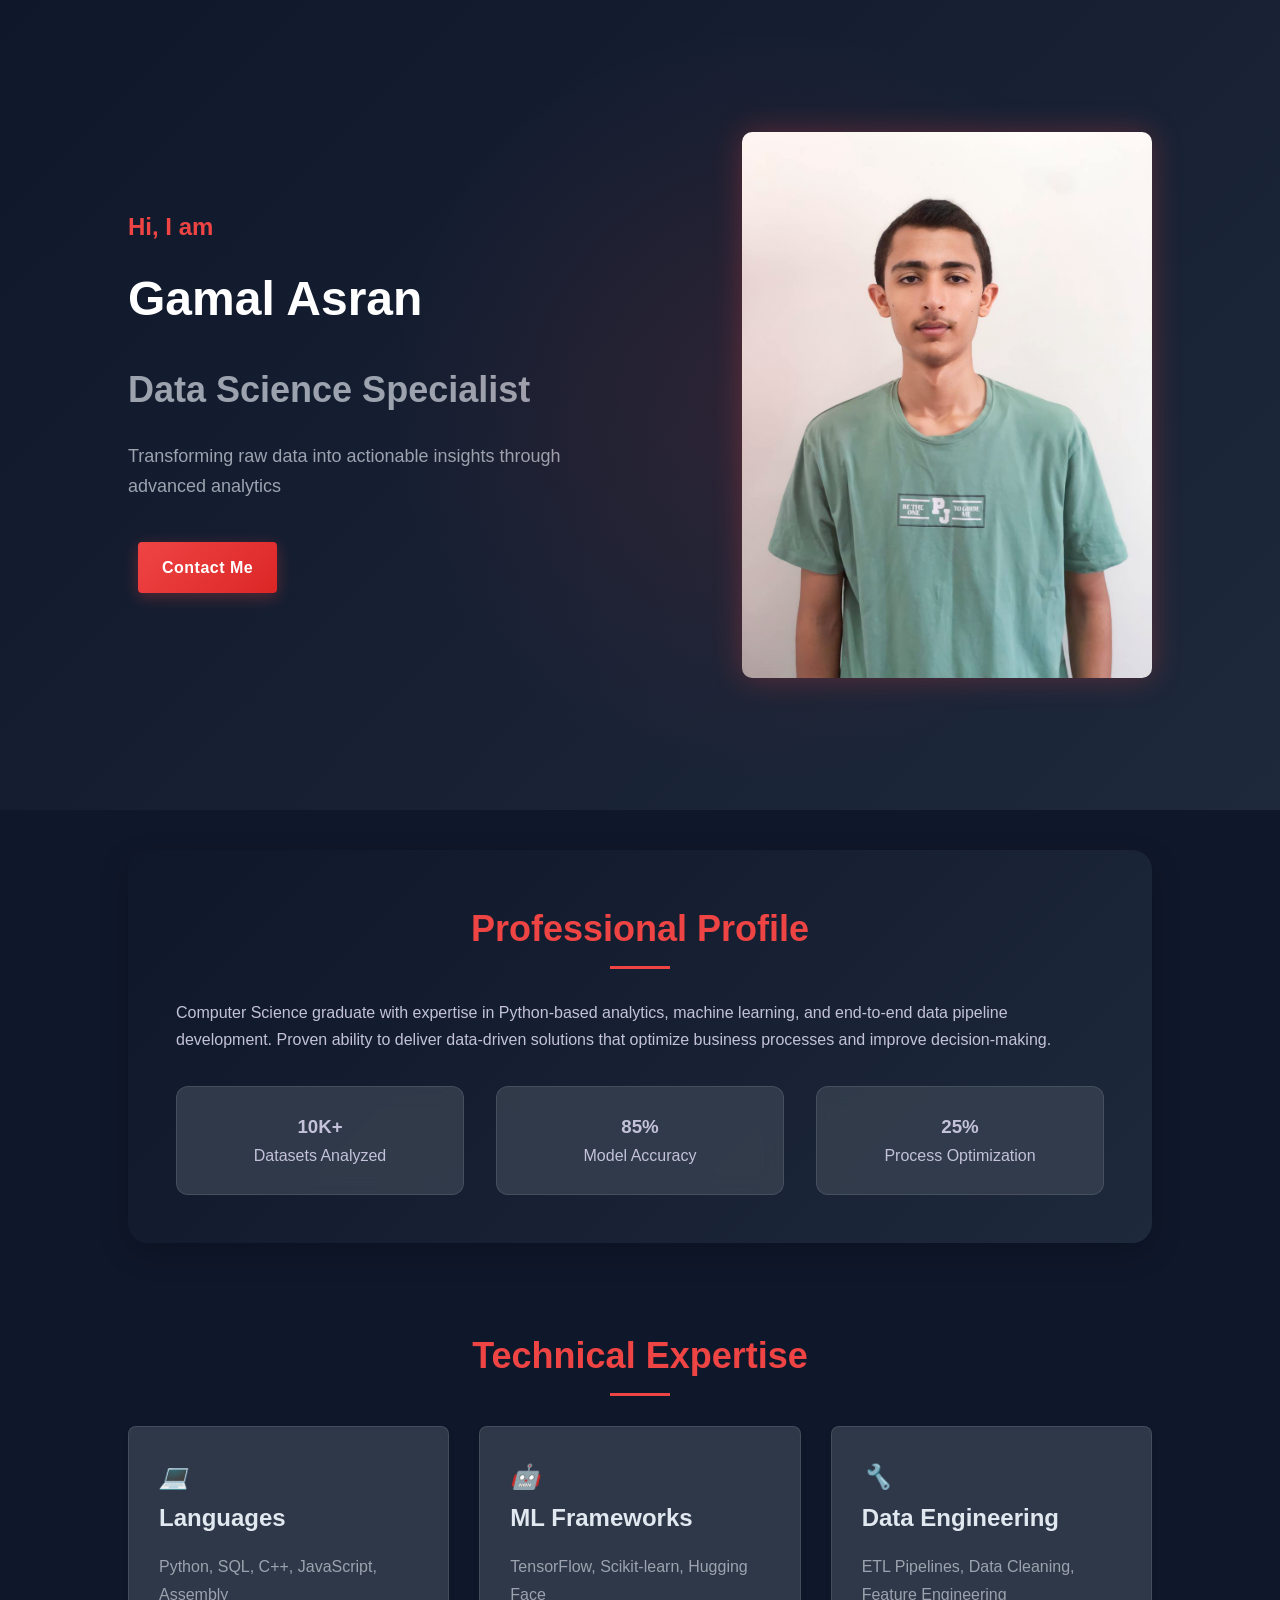
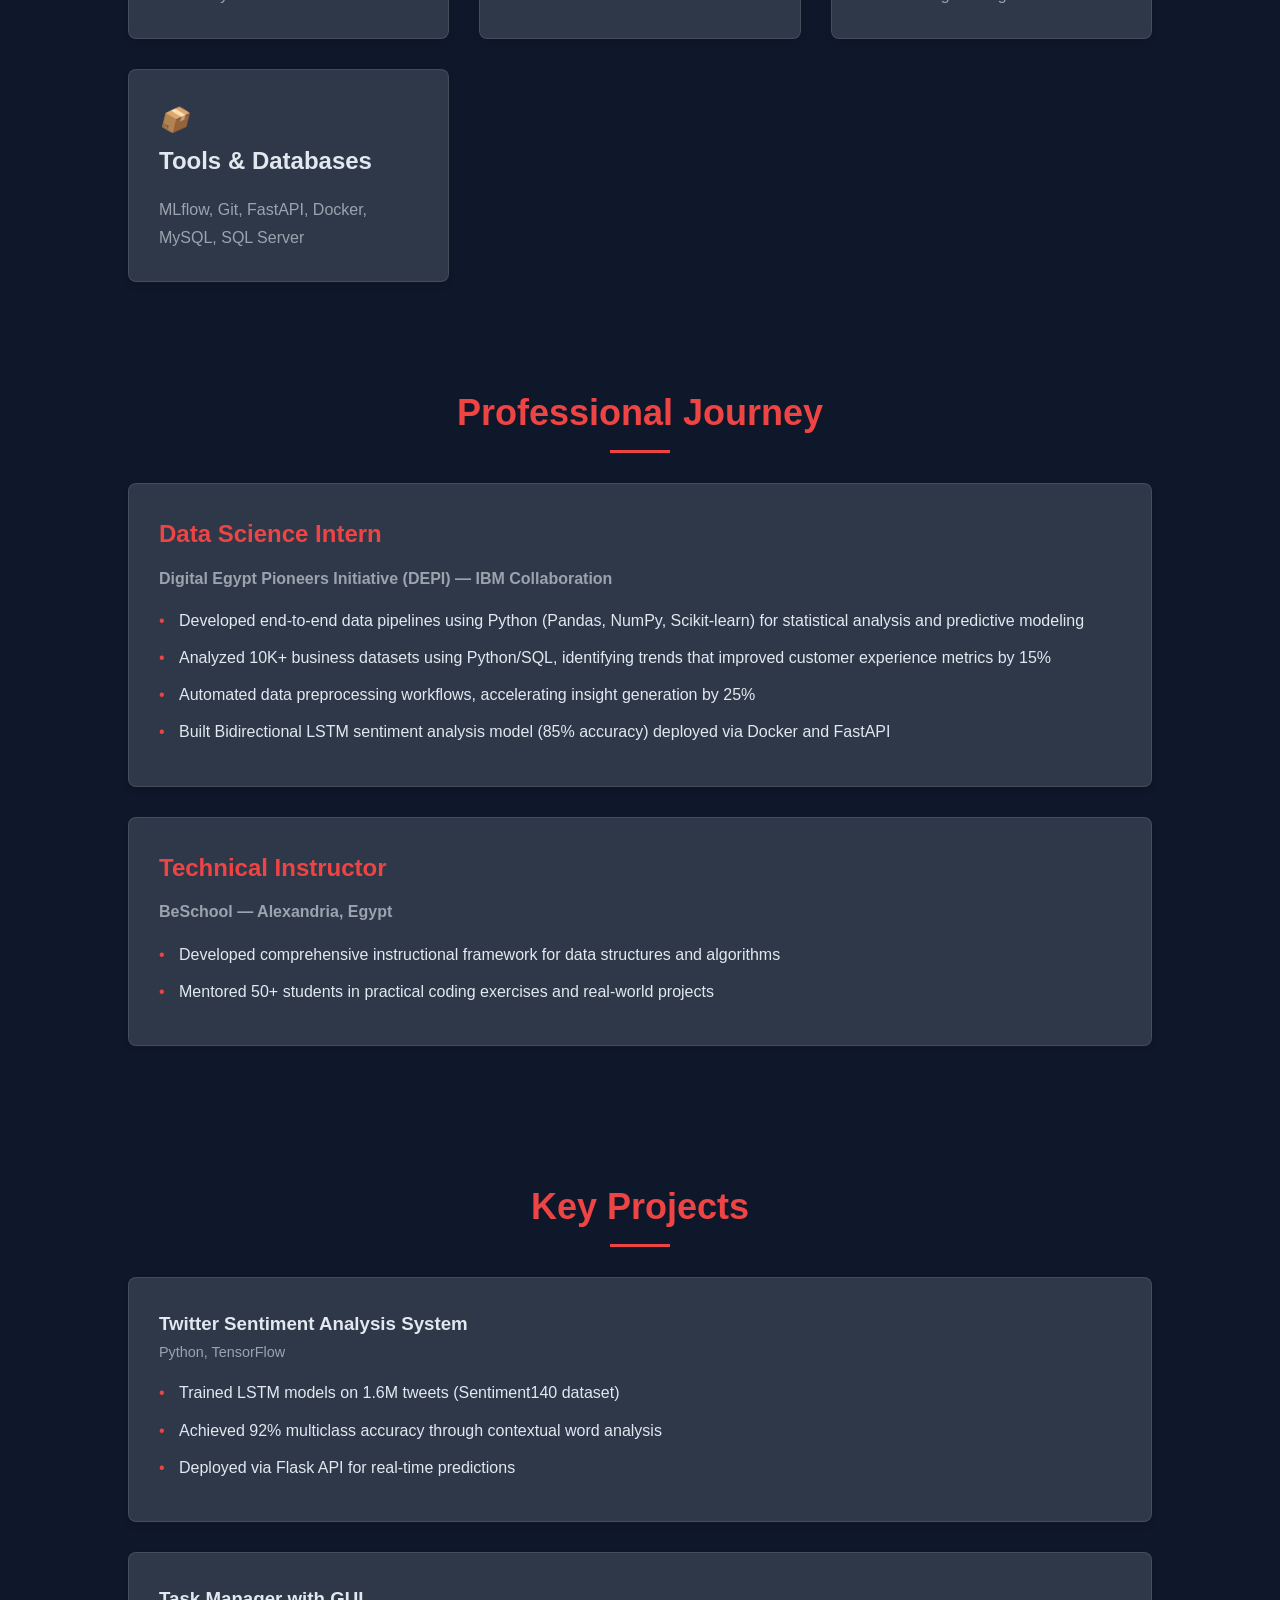
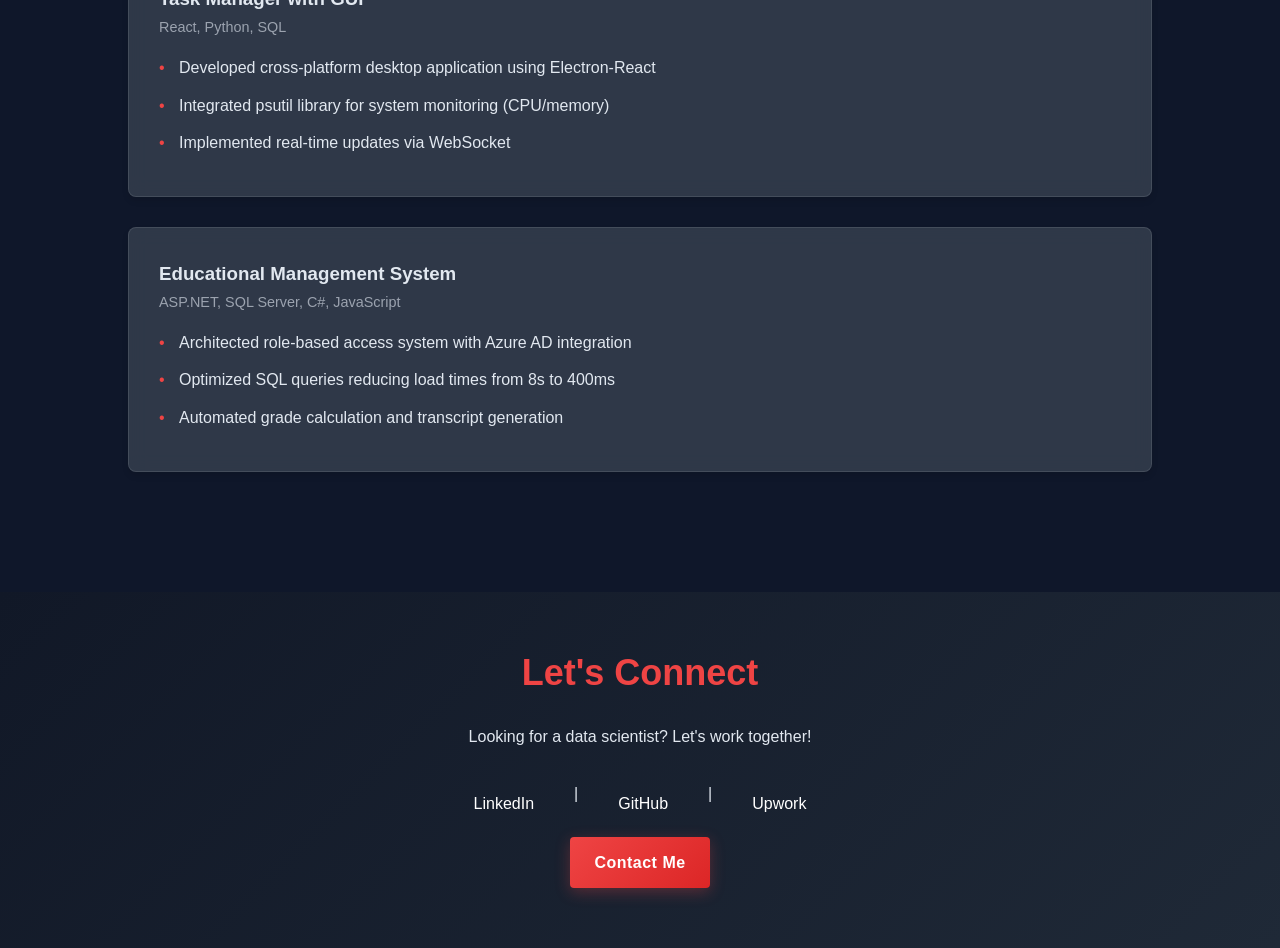
==== commit eeb55783: "update info" ====
--- a/portfolio.html
+++ b/portfolio.html
@@ -23,13 +23,14 @@
         <div>
             <h2>Professional Profile</h2>
             <p>
-                Data professional with expertise in Python-based analytics and machine learning workflows. 
-                Proven ability to deliver data-driven solutions for real-world business challenges.
+                Computer Science graduate with expertise in Python-based analytics, machine learning, 
+                and end-to-end data pipeline development. Proven ability to deliver data-driven solutions 
+                that optimize business processes and improve decision-making.
             </p>
             <div class="stats">
                 <div class="stat">
                     <h3>10K+</h3>
-                    <p>Data Points Analyzed</p>
+                    <p>Datasets Analyzed</p>
                 </div>
                 <div class="stat">
                     <h3>85%</h3>
@@ -47,24 +48,24 @@
         <h2>Technical Expertise</h2>
         <div class="skill-grid">
             <div class="skill-card">
-                <i>📈</i>
-                <h3>Data Analysis</h3>
-                <p>Pandas, NumPy, Matplotlib, ETL, SQL Optimization</p>
+                <i>💻</i>
+                <h3>Languages</h3>
+                <p>Python, SQL, C++, JavaScript, Assembly</p>
             </div>
             <div class="skill-card">
                 <i>🤖</i>
-                <h3>Machine Learning</h3>
-                <p>Scikit-learn, Feature Engineering, Regression Models</p>
+                <h3>ML Frameworks</h3>
+                <p>TensorFlow, Scikit-learn, Hugging Face</p>
             </div>
             <div class="skill-card">
-                <i>💻</i>
-                <h3>Programming</h3>
-                <p>Python, SQL, C++, Git, Jupyter</p>
+                <i>🔧</i>
+                <h3>Data Engineering</h3>
+                <p>ETL Pipelines, Data Cleaning, Feature Engineering</p>
             </div>
             <div class="skill-card">
-                <i>📊</i>
-                <h3>Visualization</h3>
-                <p>Data Storytelling, Dashboard Design, Report Generation</p>
+                <i>📦</i>
+                <h3>Tools & Databases</h3>
+                <p>MLflow, Git, FastAPI, Docker, MySQL, SQL Server</p>
             </div>
         </div>
     </section>
@@ -72,43 +73,52 @@
     <section class="section">
         <h2>Professional Journey</h2>
         <div class="experience-card">
-            <h3>Data Analysis Specialist</h3>
-            <h4>Digital Egypt Pioneers Initiative | Oct 2024 - Present</h4>
+            <h3>Data Science Intern</h3>
+            <h4>Digital Egypt Pioneers Initiative (DEPI) — IBM Collaboration</h4>
             <ul>
-                <li>Processed 10k+ social media entries using Python (Pandas/Tweepy)</li>
-                <li>Developed predictive models improving decision accuracy by 15%</li>
-                <li>Automated reporting system with Matplotlib visualizations</li>
-                <li>Optimized SQL queries reducing processing time by 25%</li>
+                <li>Developed end-to-end data pipelines using Python (Pandas, NumPy, Scikit-learn) for statistical analysis and predictive modeling</li>
+                <li>Analyzed 10K+ business datasets using Python/SQL, identifying trends that improved customer experience metrics by 15%</li>
+                <li>Automated data preprocessing workflows, accelerating insight generation by 25%</li>
+                <li>Built Bidirectional LSTM sentiment analysis model (85% accuracy) deployed via Docker and FastAPI</li>
             </ul>
         </div>
         <div class="experience-card">
-            <h3>Data Skills Mentor</h3>
-            <h4>Be School | Jun 2023</h4>
+            <h3>Technical Instructor</h3>
+            <h4>BeSchool — Alexandria, Egypt</h4>
             <ul>
-                <li>Designed curriculum on Python data manipulation</li>
-                <li>Trained 50+ students in practical analytics techniques</li>
+                <li>Developed comprehensive instructional framework for data structures and algorithms</li>
+                <li>Mentored 50+ students in practical coding exercises and real-world projects</li>
             </ul>
         </div>
     </section>
 
     <section class="section">
-        <h2>Key Initiatives</h2>
+        <h2>Key Projects</h2>
         <div class="project-card">
-            <h3>Social Media Insight Engine</h3>
-            <div class="tech-stack">Python, Pandas, Matplotlib</div>
+            <h3>Twitter Sentiment Analysis System</h3>
+            <div class="tech-stack">Python, TensorFlow</div>
             <ul>
-                <li>Analyzed 10k+ social posts using NLP techniques</li>
-                <li>Created automated sentiment trend dashboards</li>
-                <li>Achieved 85% classification accuracy</li>
+                <li>Trained LSTM models on 1.6M tweets (Sentiment140 dataset)</li>
+                <li>Achieved 92% multiclass accuracy through contextual word analysis</li>
+                <li>Deployed via Flask API for real-time predictions</li>
             </ul>
         </div>
         <div class="project-card">
-            <h3>Educational Data Warehouse</h3>
-            <div class="tech-stack">SQL, Python</div>
+            <h3>Task Manager with GUI</h3>
+            <div class="tech-stack">React, Python, SQL</div>
             <ul>
-                <li>Developed ETL pipeline for student performance data</li>
-                <li>Optimized complex SQL joins across 10+ tables</li>
-                <li>Generated interactive enrollment reports</li>
+                <li>Developed cross-platform desktop application using Electron-React</li>
+                <li>Integrated psutil library for system monitoring (CPU/memory)</li>
+                <li>Implemented real-time updates via WebSocket</li>
+            </ul>
+        </div>
+        <div class="project-card">
+            <h3>Educational Management System</h3>
+            <div class="tech-stack">ASP.NET, SQL Server, C#, JavaScript</div>
+            <ul>
+                <li>Architected role-based access system with Azure AD integration</li>
+                <li>Optimized SQL queries reducing load times from 8s to 400ms</li>
+                <li>Automated grade calculation and transcript generation</li>
             </ul>
         </div>
     </section>
@@ -124,4 +134,4 @@
         <a href="mailto:gamaalasran@gmail.com" class="btn">Contact Me</a>
     </section>
 </body>
-</html>
+</html>
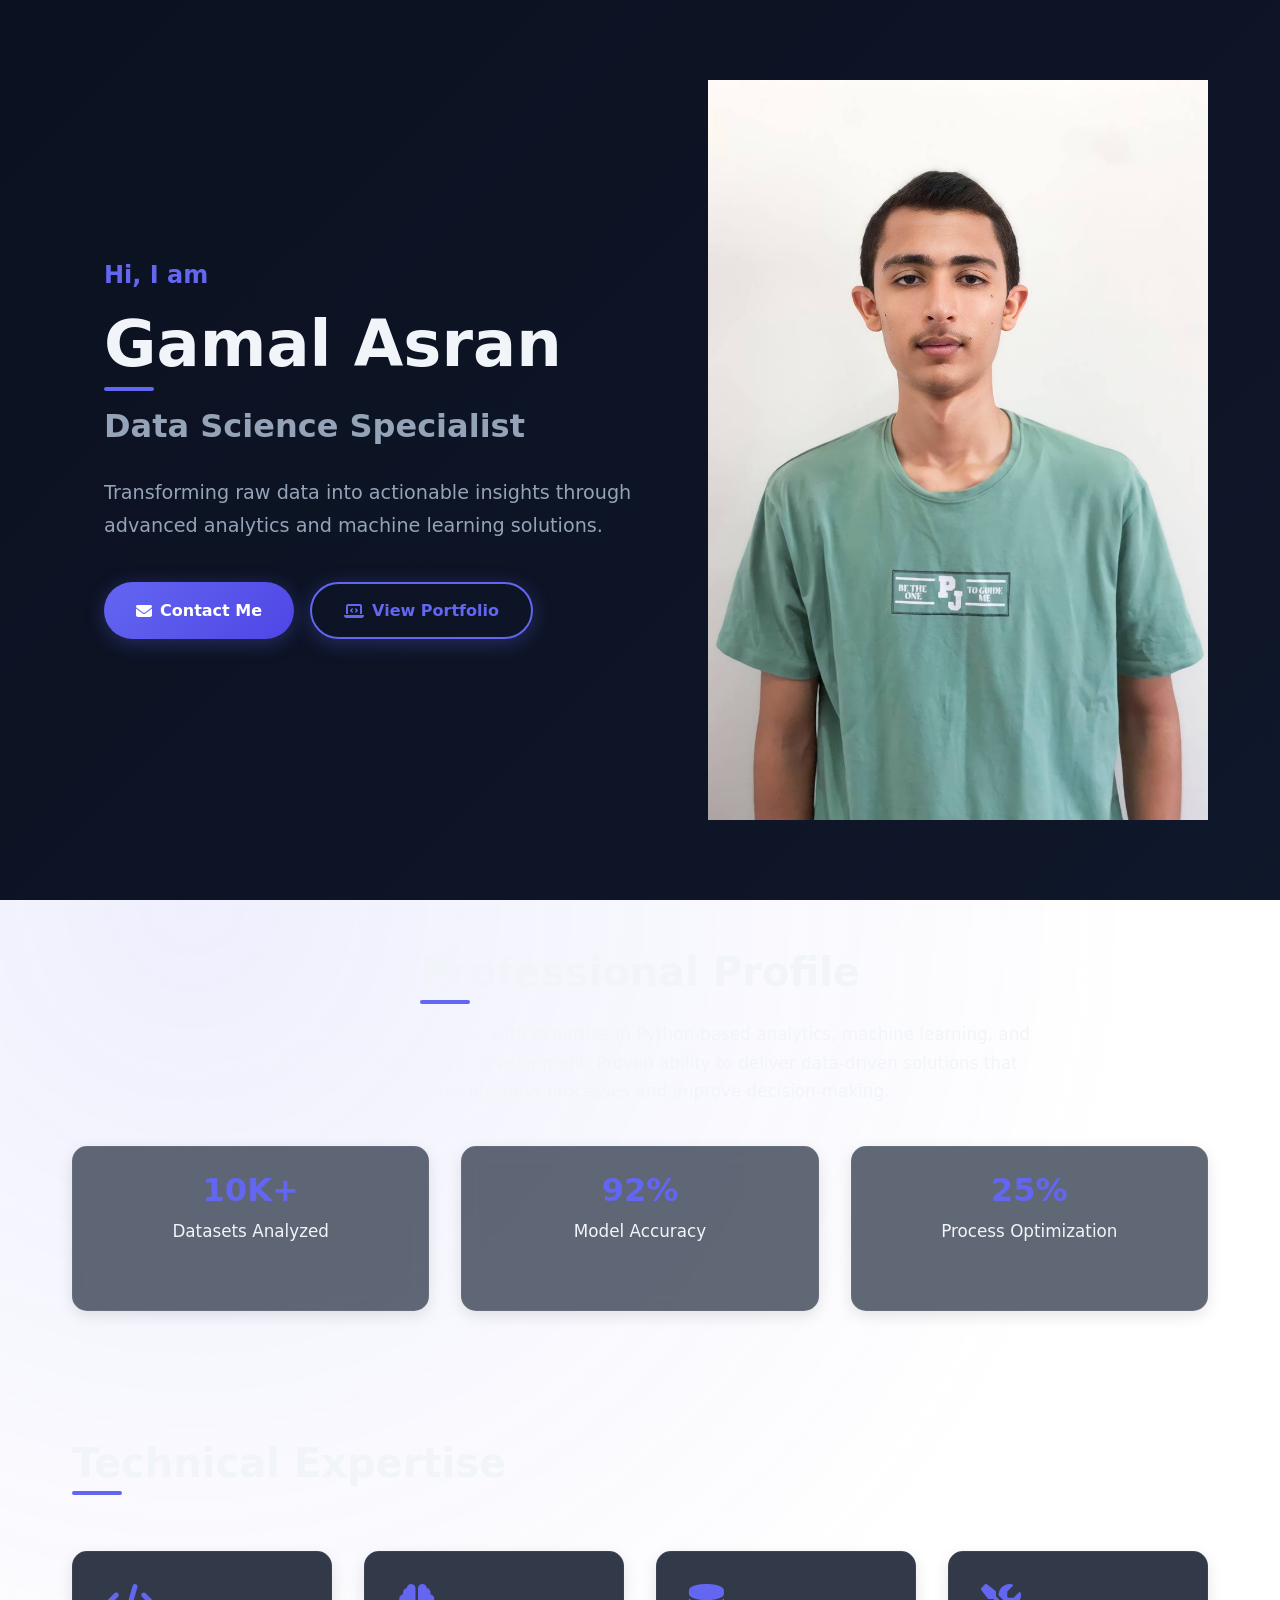
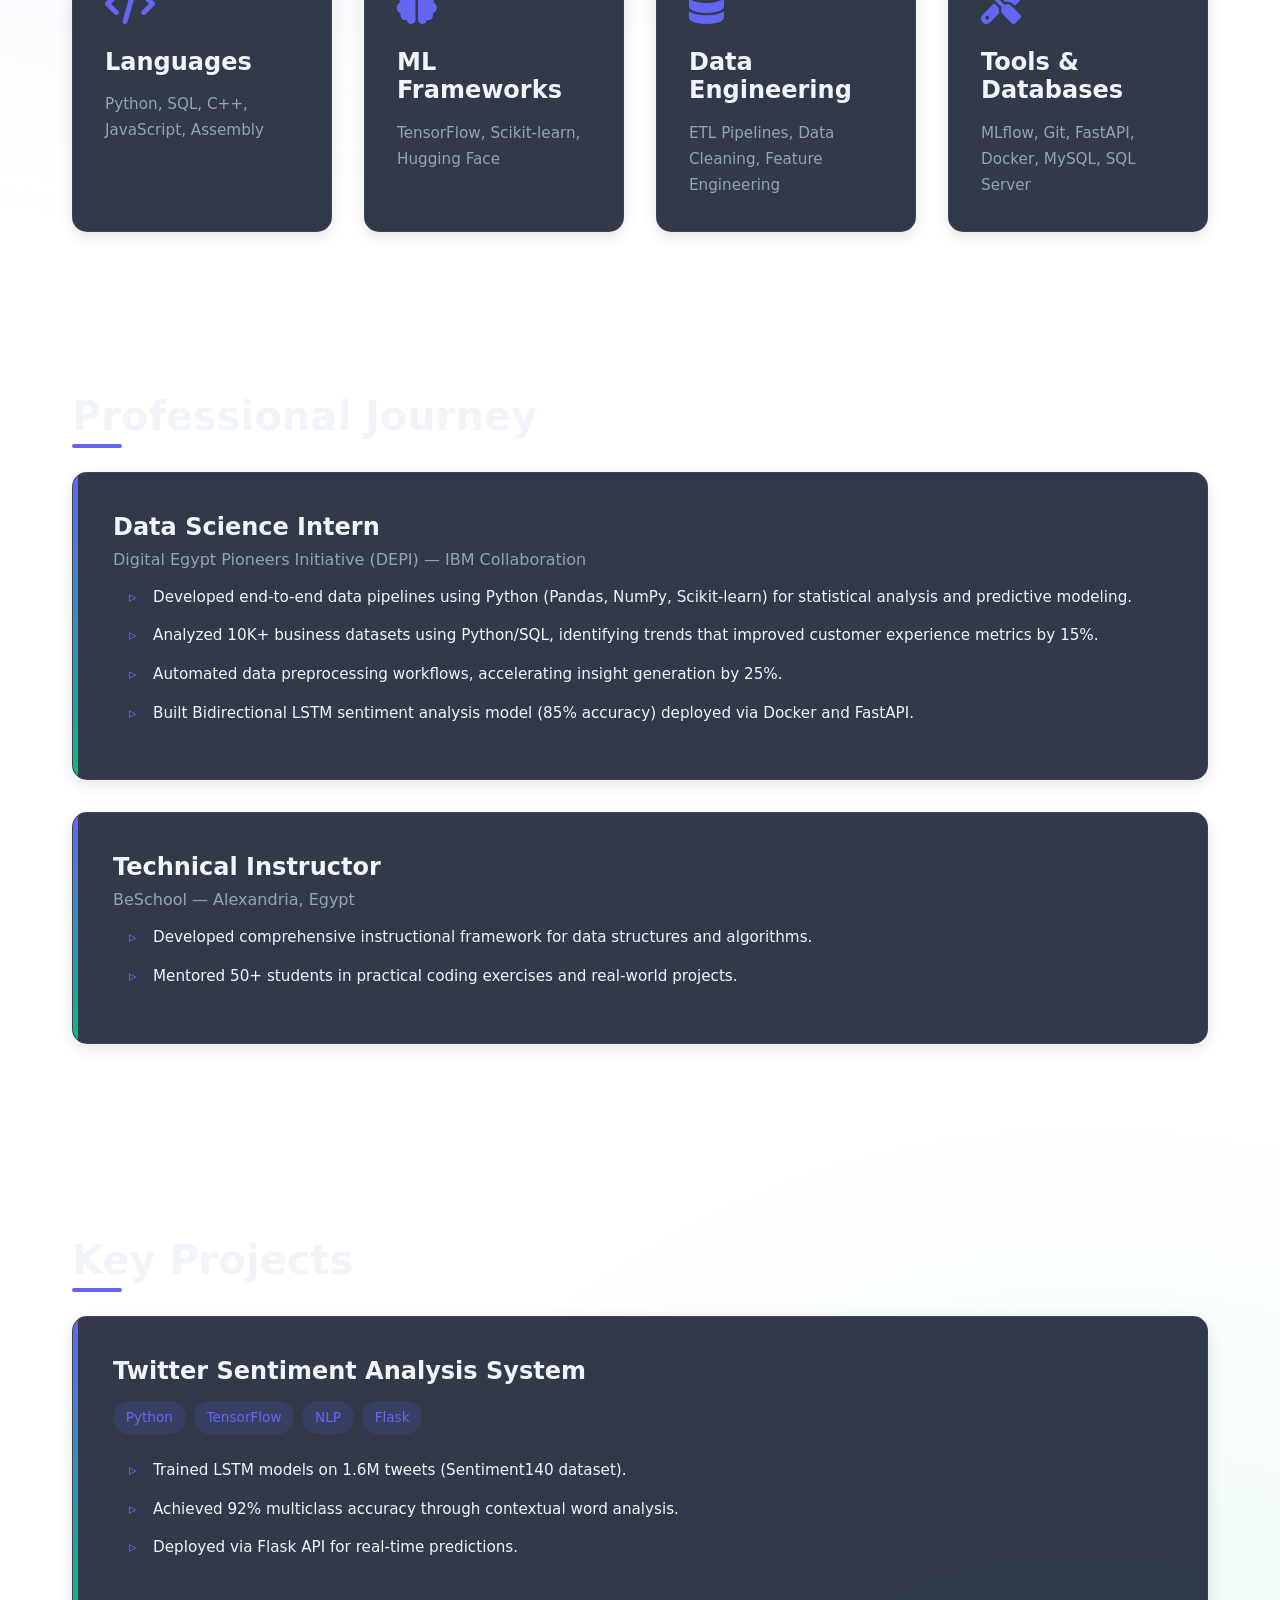
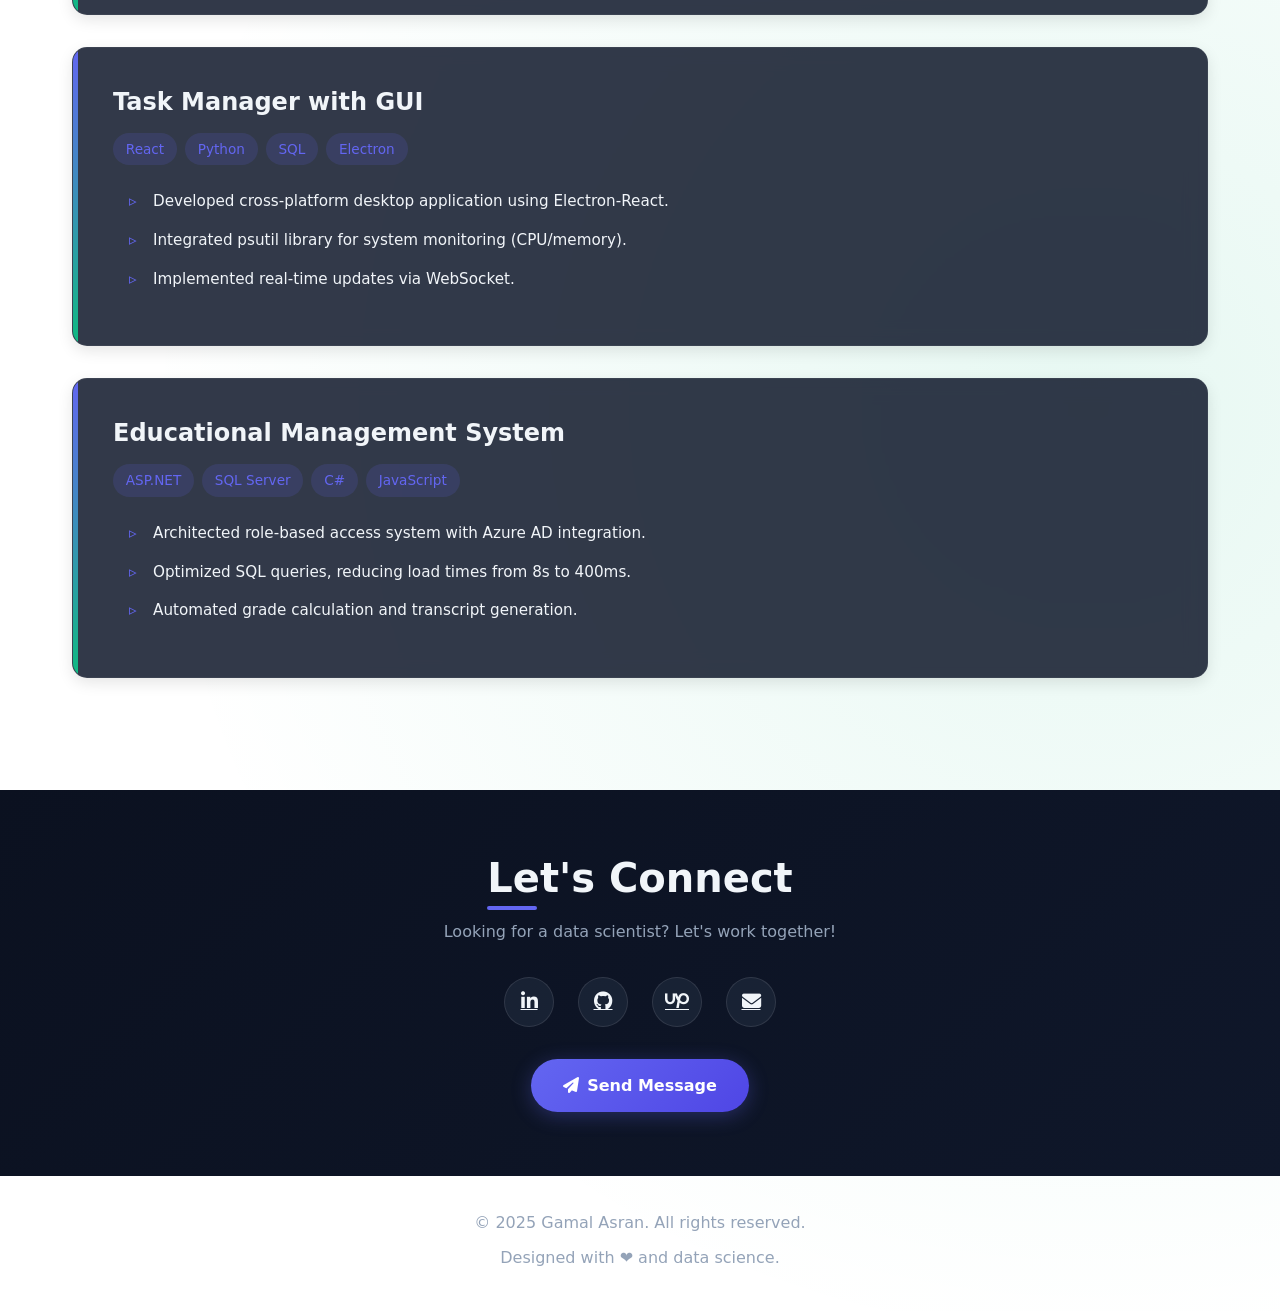
==== commit 7a0f9347: "update style" ====
--- a/portfolio.html
+++ b/portfolio.html
@@ -3,29 +3,50 @@
 <head>
     <meta charset="UTF-8">
     <meta name="viewport" content="width=device-width, initial-scale=1.0">
-    <title>Gamal Asran - Data Scientist</title>
+    <title>Gamal Asran – Data Scientist</title>
+    <!-- Font Awesome for icons -->
+    <link
+      rel="stylesheet"
+      href="https://cdnjs.cloudflare.com/ajax/libs/font-awesome/6.4.0/css/all.min.css"
+      integrity="sha512-p1CmYsTIuxbYCu/aPSMr4rUBFQje39+/P+2o7BlmZFx7J5u9vhpMxH3zT8oz00f2+eXK0zLcI5D05L+v0rS+Kg=="
+      crossorigin="anonymous"
+      referrerpolicy="no-referrer"
+    />
     <link rel="stylesheet" href="portfolio.css">
 </head>
 <body>
-
+    <!-- Hero Section -->
     <section class="hero">
-        <div class="hero-content">
-            <h1>Hi, I am</h1>
-            <h2>Gamal Asran</h2>
-            <h3>Data Science Specialist</h3>
-            <p>Transforming raw data into actionable insights through advanced analytics</p>
-            <a href="mailto:gamaalasran@gmail.com" class="btn">Contact Me</a>
-        </div>
-        <img src="img.jpg" alt="Data Analysis Visualization">
-    </section>
-
-    <section class="about-section section">
-        <div>
+        <div class="container">
+            <div class="hero-content">
+                <h1>Hi, I am</h1>
+                <h2>Gamal Asran</h2>
+                <h3>Data Science Specialist</h3>
+                <p>Transforming raw data into actionable insights through advanced analytics and machine learning solutions.</p>
+                <div class="hero-buttons">
+                    <a href="mailto:gamaalasran@gmail.com" class="btn">
+                        <i class="fas fa-envelope"></i>
+                        Contact Me
+                    </a>
+                    <a href="#portfolio" class="btn btn-secondary">
+                        <i class="fas fa-laptop-code"></i>
+                        View Portfolio
+                    </a>
+                </div>
+            </div>
+            <div class="hero-img">
+                <img src="img.jpg" alt="Portrait of Gamal Asran">
+            </div>
+        </div>
+    </section>
+
+    <!-- Professional Profile -->
+    <section class="about-section" id="about">
+        <div class="container">
             <h2>Professional Profile</h2>
             <p>
-                Computer Science graduate with expertise in Python-based analytics, machine learning, 
-                and end-to-end data pipeline development. Proven ability to deliver data-driven solutions 
-                that optimize business processes and improve decision-making.
+                Computer Science graduate with expertise in Python-based analytics, machine learning, and end-to-end data pipeline development.
+                Proven ability to deliver data-driven solutions that optimize business processes and improve decision-making.
             </p>
             <div class="stats">
                 <div class="stat">
@@ -33,7 +54,7 @@
                     <p>Datasets Analyzed</p>
                 </div>
                 <div class="stat">
-                    <h3>85%</h3>
+                    <h3>92%</h3>
                     <p>Model Accuracy</p>
                 </div>
                 <div class="stat">
@@ -44,94 +65,158 @@
         </div>
     </section>
 
-    <section class="section">
-        <h2>Technical Expertise</h2>
-        <div class="skill-grid">
-            <div class="skill-card">
-                <i>💻</i>
-                <h3>Languages</h3>
-                <p>Python, SQL, C++, JavaScript, Assembly</p>
-            </div>
-            <div class="skill-card">
-                <i>🤖</i>
-                <h3>ML Frameworks</h3>
-                <p>TensorFlow, Scikit-learn, Hugging Face</p>
-            </div>
-            <div class="skill-card">
-                <i>🔧</i>
-                <h3>Data Engineering</h3>
-                <p>ETL Pipelines, Data Cleaning, Feature Engineering</p>
-            </div>
-            <div class="skill-card">
-                <i>📦</i>
-                <h3>Tools & Databases</h3>
-                <p>MLflow, Git, FastAPI, Docker, MySQL, SQL Server</p>
-            </div>
-        </div>
-    </section>
-
-    <section class="section">
-        <h2>Professional Journey</h2>
-        <div class="experience-card">
-            <h3>Data Science Intern</h3>
-            <h4>Digital Egypt Pioneers Initiative (DEPI) — IBM Collaboration</h4>
-            <ul>
-                <li>Developed end-to-end data pipelines using Python (Pandas, NumPy, Scikit-learn) for statistical analysis and predictive modeling</li>
-                <li>Analyzed 10K+ business datasets using Python/SQL, identifying trends that improved customer experience metrics by 15%</li>
-                <li>Automated data preprocessing workflows, accelerating insight generation by 25%</li>
-                <li>Built Bidirectional LSTM sentiment analysis model (85% accuracy) deployed via Docker and FastAPI</li>
-            </ul>
-        </div>
-        <div class="experience-card">
-            <h3>Technical Instructor</h3>
-            <h4>BeSchool — Alexandria, Egypt</h4>
-            <ul>
-                <li>Developed comprehensive instructional framework for data structures and algorithms</li>
-                <li>Mentored 50+ students in practical coding exercises and real-world projects</li>
-            </ul>
-        </div>
-    </section>
-
-    <section class="section">
-        <h2>Key Projects</h2>
-        <div class="project-card">
-            <h3>Twitter Sentiment Analysis System</h3>
-            <div class="tech-stack">Python, TensorFlow</div>
-            <ul>
-                <li>Trained LSTM models on 1.6M tweets (Sentiment140 dataset)</li>
-                <li>Achieved 92% multiclass accuracy through contextual word analysis</li>
-                <li>Deployed via Flask API for real-time predictions</li>
-            </ul>
-        </div>
-        <div class="project-card">
-            <h3>Task Manager with GUI</h3>
-            <div class="tech-stack">React, Python, SQL</div>
-            <ul>
-                <li>Developed cross-platform desktop application using Electron-React</li>
-                <li>Integrated psutil library for system monitoring (CPU/memory)</li>
-                <li>Implemented real-time updates via WebSocket</li>
-            </ul>
-        </div>
-        <div class="project-card">
-            <h3>Educational Management System</h3>
-            <div class="tech-stack">ASP.NET, SQL Server, C#, JavaScript</div>
-            <ul>
-                <li>Architected role-based access system with Azure AD integration</li>
-                <li>Optimized SQL queries reducing load times from 8s to 400ms</li>
-                <li>Automated grade calculation and transcript generation</li>
-            </ul>
-        </div>
-    </section>
-
+    <!-- Technical Expertise -->
+    <section id="skills">
+        <div class="container">
+            <h2>Technical Expertise</h2>
+            <div class="skill-grid">
+                <div class="skill-card">
+                    <i class="fas fa-code"></i>
+                    <h3>Languages</h3>
+                    <p>Python, SQL, C++, JavaScript, Assembly</p>
+                </div>
+                <div class="skill-card">
+                    <i class="fas fa-brain"></i>
+                    <h3>ML Frameworks</h3>
+                    <p>TensorFlow, Scikit-learn, Hugging Face</p>
+                </div>
+                <div class="skill-card">
+                    <i class="fas fa-database"></i>
+                    <h3>Data Engineering</h3>
+                    <p>ETL Pipelines, Data Cleaning, Feature Engineering</p>
+                </div>
+                <div class="skill-card">
+                    <i class="fas fa-tools"></i>
+                    <h3>Tools & Databases</h3>
+                    <p>MLflow, Git, FastAPI, Docker, MySQL, SQL Server</p>
+                </div>
+            </div>
+        </div>
+    </section>
+
+    <!-- Professional Journey -->
+    <section id="experience">
+        <div class="container">
+            <h2>Professional Journey</h2>
+            <div class="experience-card">
+                <h3>Data Science Intern</h3>
+                <h4>Digital Egypt Pioneers Initiative (DEPI) — IBM Collaboration</h4>
+                <ul>
+                    <li>Developed end-to-end data pipelines using Python (Pandas, NumPy, Scikit-learn) for statistical analysis and predictive modeling.</li>
+                    <li>Analyzed 10K+ business datasets using Python/SQL, identifying trends that improved customer experience metrics by 15%.</li>
+                    <li>Automated data preprocessing workflows, accelerating insight generation by 25%.</li>
+                    <li>Built Bidirectional LSTM sentiment analysis model (85% accuracy) deployed via Docker and FastAPI.</li>
+                </ul>
+            </div>
+            <div class="experience-card">
+                <h3>Technical Instructor</h3>
+                <h4>BeSchool — Alexandria, Egypt</h4>
+                <ul>
+                    <li>Developed comprehensive instructional framework for data structures and algorithms.</li>
+                    <li>Mentored 50+ students in practical coding exercises and real-world projects.</li>
+                </ul>
+            </div>
+        </div>
+    </section>
+
+    <!-- Key Projects -->
+    <section id="portfolio">
+        <div class="container">
+            <h2>Key Projects</h2>
+            <div class="project-card">
+                <h3>Twitter Sentiment Analysis System</h3>
+                <div class="tech-stack">
+                    <span class="tech-item">Python</span>
+                    <span class="tech-item">TensorFlow</span>
+                    <span class="tech-item">NLP</span>
+                    <span class="tech-item">Flask</span>
+                </div>
+                <ul>
+                    <li>Trained LSTM models on 1.6M tweets (Sentiment140 dataset).</li>
+                    <li>Achieved 92% multiclass accuracy through contextual word analysis.</li>
+                    <li>Deployed via Flask API for real-time predictions.</li>
+                </ul>
+            </div>
+            <div class="project-card">
+                <h3>Task Manager with GUI</h3>
+                <div class="tech-stack">
+                    <span class="tech-item">React</span>
+                    <span class="tech-item">Python</span>
+                    <span class="tech-item">SQL</span>
+                    <span class="tech-item">Electron</span>
+                </div>
+                <ul>
+                    <li>Developed cross-platform desktop application using Electron-React.</li>
+                    <li>Integrated psutil library for system monitoring (CPU/memory).</li>
+                    <li>Implemented real-time updates via WebSocket.</li>
+                </ul>
+            </div>
+            <div class="project-card">
+                <h3>Educational Management System</h3>
+                <div class="tech-stack">
+                    <span class="tech-item">ASP.NET</span>
+                    <span class="tech-item">SQL Server</span>
+                    <span class="tech-item">C#</span>
+                    <span class="tech-item">JavaScript</span>
+                </div>
+                <ul>
+                    <li>Architected role-based access system with Azure AD integration.</li>
+                    <li>Optimized SQL queries, reducing load times from 8s to 400ms.</li>
+                    <li>Automated grade calculation and transcript generation.</li>
+                </ul>
+            </div>
+        </div>
+    </section>
+
+    <!-- Contact Section -->
     <section class="contact-section">
-        <h2>Let's Connect</h2>
-        <p>Looking for a data scientist? Let's work together!</p>
-        <div class="social-links">
-            <a href="https://linkedin.com/in/gamal-asran" target="_blank">LinkedIn</a> |
-            <a href="https://github.com/GamalAsraan" target="_blank">GitHub</a> |
-            <a href="https://www.upwork.com/freelancers/~01e0e2a4d2b234f352?viewMode=1" target="_blank">Upwork</a>
-        </div>
-        <a href="mailto:gamaalasran@gmail.com" class="btn">Contact Me</a>
-    </section>
+        <div class="container">
+            <h2>Let's Connect</h2>
+            <p>Looking for a data scientist? Let's work together!</p>
+            <div class="social-links">
+                <a href="https://linkedin.com/in/gamal-asran" class="social-link" target="_blank" rel="noopener">
+                    <i class="fab fa-linkedin-in"></i>
+                </a>
+                <a href="https://github.com/GamalAsraan" class="social-link" target="_blank" rel="noopener">
+                    <i class="fab fa-github"></i>
+                </a>
+                <a href="https://www.upwork.com/freelancers/~01e0e2a4d2b234f352?viewMode=1" class="social-link" target="_blank" rel="noopener">
+                    <i class="fab fa-upwork"></i>
+                </a>
+                <a href="mailto:gamaalasran@gmail.com" class="social-link">
+                    <i class="fas fa-envelope"></i>
+                </a>
+            </div>
+            <a href="mailto:gamaalasran@gmail.com" class="btn">
+                <i class="fas fa-paper-plane"></i>
+                Send Message
+            </a>
+        </div>
+    </section>
+
+    <!-- Footer -->
+    <footer>
+        <div class="container">
+            <p>&copy; 2025 Gamal Asran. All rights reserved.</p>
+            <p>Designed with ❤️ and data science.</p>
+        </div>
+    </footer>
+
+    <script>
+        // Simple scroll animation for elements
+        document.addEventListener('DOMContentLoaded', function() {
+            const observer = new IntersectionObserver((entries) => {
+                entries.forEach(entry => {
+                    if (entry.isIntersecting) {
+                        entry.target.style.animation = `fadeIn 0.8s ease-out forwards`;
+                    }
+                });
+            }, { threshold: 0.1 });
+
+            document.querySelectorAll('.skill-card, .experience-card, .project-card, .stat').forEach(card => {
+                observer.observe(card);
+            });
+        });
+    </script>
 </body>
-</html>+</html>
--- a/portfolio.css
+++ b/portfolio.css
@@ -1,314 +1,468 @@
-/* portfolio.css - Styles for Gamal Asran Portfolio */
-
-/* Entire scrollbar */
+/* portfolio.css - Enhanced Styles for Gamal Asran Portfolio */
+
+/*--------------------------------------
+  CSS Variables & Base Settings
+--------------------------------------*/
+:root {
+    --primary: #6366f1;
+    --primary-dark: #4f46e5;
+    --secondary: #10b981;
+    --dark: #0f172a;
+    --darker: #0b1120;
+    --light: #f1f5f9;
+    --gray: #94a3b8;
+    --glass: rgba(30, 41, 59, 0.7);
+    --card: rgba(15, 23, 42, 0.85);
+    --transition: all 0.3s cubic-bezier(0.175, 0.885, 0.32, 1.275);
+}
+
+/* Modern scrollbar (unified) */
 ::-webkit-scrollbar {
-  width: 8px; /* Slimmer scrollbar */
-}
-
-/* Track (the area background of the scrollbar) */
+    width: 8px;
+}
 ::-webkit-scrollbar-track {
-  background: #1f2937;
-}
-
-/* Scrollbar thumb (the draggable part) */
+    background: var(--darker);
+}
 ::-webkit-scrollbar-thumb {
-  background: #ef4444;
-  border-radius: 20px;
-}
-
+    background: var(--primary);
+    border-radius: 20px;
+    transition: background 0.3s;
+}
 ::-webkit-scrollbar-thumb:hover {
-  background: #dc2626;
-}
-
+    background: var(--primary-dark);
+}
+
+/* Reset & Base Styles */
 * {
     margin: 0;
     padding: 0;
     box-sizing: border-box;
-    font-family: 'Arial', sans-serif;
-    transition: all 0.3s ease;
-}
-
+    font-family: 'Segoe UI', system-ui, -apple-system, sans-serif;
+}
+html {
+    scroll-behavior: smooth;
+}
 body {
-    background-color: #0f172a; /* Darker, more modern background */
-    color: #e2e8f0;
+    background: linear-gradient(135deg, var(--darker), var(--dark));
+    color: var(--light);
     line-height: 1.7;
-}
-
-.header {
-    padding: 20px 10%;
-    text-align: center;
-    margin-bottom: 40px;
-    background-color: rgba(17, 24, 39, 0.95);
-    backdrop-filter: blur(10px);
-    position: sticky;
+    overflow-x: hidden;
+    background-attachment: fixed;
+    position: relative;
+}
+body::before {
+    content: "";
+    position: absolute;
     top: 0;
-    z-index: 1000;
-}
-
-.header h1 {
-    font-size: 32px;
-    margin-bottom: 10px;
-    color: #ef4444;
-    font-weight: bold;
-}
-
-.hero {
-    display: flex;
-    flex-direction: row;
-    flex-wrap: wrap;
-    align-items: center;
-    justify-content: space-between;
-    padding: 100px 10%;
-    background: linear-gradient(135deg, #0f172a, #1e293b);
-    margin-bottom: 40px;
-    color: white;
-    min-height: 90vh;
-    position: relative;
-    overflow: hidden;
-}
-
-.hero::before {
+    left: 0;
+    right: 0;
+    height: 100%;
+    background: 
+        radial-gradient(circle at 15% 20%, rgba(99, 102, 241, 0.1) 0%, transparent 25%),
+        radial-gradient(circle at 85% 80%, rgba(16, 185, 129, 0.1) 0%, transparent 25%);
+    z-index: -1;
+}
+
+/* Typography */
+h1, h2, h3, h4 {
+    font-weight: 700;
+    line-height: 1.2;
+    color: var(--light);
+}
+h1 {
+    font-size: 3.5rem;
+}
+h2 {
+    font-size: 2.5rem;
+    margin-bottom: 2rem;
+    position: relative;
+    display: inline-block;
+}
+h2::after {
     content: '';
     position: absolute;
+    left: 0;
+    bottom: -8px;
+    width: 50px;
+    height: 4px;
+    background: var(--primary);
+    border-radius: 2px;
+}
+h3 {
+    font-size: 1.5rem;
+    margin-bottom: 1rem;
+    color: var(--light);
+}
+p {
+    margin-bottom: 1.5rem;
+    color: var(--gray);
+    font-size: 1rem;
+}
+
+/* Container Utility */
+.container {
+    max-width: 1200px;
+    width: 100%;
+    margin: 0 auto;
+    padding: 0 2rem;
+}
+
+/* Section Spacing */
+section {
+    padding: 5rem 0;
+}
+
+/*--------------------------------------
+  Hero Section
+--------------------------------------*/
+.hero {
+    min-height: 100vh;
+    display: flex;
+    /* Change align-items from 'center' to 'stretch' so flex items fill full height */
+    align-items: stretch;
+    position: relative;
+    overflow: hidden;
+    background: linear-gradient(135deg, var(--darker), var(--dark));
+}
+
+.hero .container {
+    display: flex;
+    flex-wrap: wrap;
+    width: 100%;
+    /* Keep items side-by-side until they wrap on smaller screens */
+}
+
+.hero-content {
+    flex: 1 1 450px;
+    max-width: 650px;
+    z-index: 2;
+    display: flex;
+    flex-direction: column;
+    justify-content: center;
+    padding: 2rem;
+    animation: fadeIn 1s ease-out forwards;
+}
+.hero h1 {
+    font-size: 1.5rem;
+    color: var(--primary);
+    margin-bottom: 1rem;
+}
+.hero h2 {
+    font-size: clamp(2.5rem, 5vw, 4rem);
+    margin-bottom: 1.5rem;
+}
+.hero h3 {
+    font-size: clamp(1.5rem, 3vw, 2rem);
+    margin-bottom: 2rem;
+    color: var(--gray);
+}
+.hero p {
+    font-size: clamp(1rem, 2vw, 1.2rem);
+    margin-bottom: 2.5rem;
+}
+.hero-buttons {
+    display: flex;
+    flex-wrap: wrap;
+    gap: 1rem;
+}
+.hero .btn {
+    animation: fadeIn 1.8s ease-out forwards;
+}
+
+/* Hero Image */
+.hero-img {
+    /* Force this flex item to stretch to the hero’s full height */
+    align-self: stretch;
+    flex: 1 1 400px;
+    max-width: 500px;
+    position: relative;
+    overflow: hidden;
+    animation: float 6s ease-in-out infinite;
+}
+
+.hero-img img {
+    /* Fill the entire container both vertically and horizontally */
     width: 100%;
     height: 100%;
-    background: radial-gradient(circle at 50% 50%, rgba(239, 68, 68, 0.1) 0%, transparent 50%);
-    pointer-events: none;
-}
-
-.hero-content {
-    max-width: 50%;
-}
-
-.hero h1 {
-    font-size: 24px;
-    margin-bottom: 10px;
-    color: #ef4444;
-    font-weight: bold;
-}
-
-.hero h2 {
-    font-size: 48px;
-    margin-bottom: 20px;
-    animation: fadeIn 2s ease-in-out;
-}
-
-.hero h3 {
-    font-size: 36px;
-    margin-bottom: 20px;
-    color: #9ca3af;
-    animation: fadeIn 3s ease-in-out;
-}
-
-.hero p {
-    color: #9ca3af;
-    margin-bottom: 30px;
-    font-size: 18px;
-    animation: fadeIn 3s ease-in-out;
-}
-
+    object-fit: cover;
+    object-position: center;
+}
+
+/*--------------------------------------
+  Buttons
+--------------------------------------*/
 .btn {
-    background: linear-gradient(135deg, #ef4444, #dc2626);
-    box-shadow: 0 4px 15px rgba(239, 68, 68, 0.3);
-    color: white;
-    padding: 12px 24px;
+    display: inline-flex;
+    align-items: center;
+    justify-content: center;
+    gap: 0.5rem;
+    background: linear-gradient(135deg, var(--primary), var(--primary-dark));
+    color: #fff;
+    padding: 0.8rem 2rem;
     border: none;
-    border-radius: 4px;
+    border-radius: 50px;
     cursor: pointer;
     text-decoration: none;
-    display: inline-block;
-    margin: 10px;
     font-weight: 600;
-    letter-spacing: 0.5px;
-}
-
+    transition: var(--transition);
+    box-shadow: 0 4px 20px rgba(99, 102, 241, 0.3);
+}
 .btn:hover {
-    background: linear-gradient(135deg, #dc2626, #b91c1c);
     transform: translateY(-3px);
-    box-shadow: 0 6px 20px rgba(239, 68, 68, 0.4);
-}
-
-.hero img {
-    max-width: 40%;
-    border-radius: 10px;
-    animation: fadeIn 2s ease-in-out;
-    box-shadow: 0 0 30px rgba(239, 68, 68, 0.3);
-    transition: transform 0.5s ease;
-}
-
-.hero img:hover {
-    transform: scale(1.02);
-}
-
-.section {
-    padding: 50px 10%;
-}
-
-.section h2 {
-    color: #ef4444;
-    font-size: 36px;
-    margin-bottom: 40px;
+    box-shadow: 0 6px 25px rgba(99, 102, 241, 0.4);
+}
+.btn-secondary {
+    background: transparent;
+    border: 2px solid var(--primary);
+    color: var(--primary);
+}
+.btn-secondary:hover {
+    background: rgba(99, 102, 241, 0.1);
+    color: #fff;
+}
+
+/*--------------------------------------
+  Statistics Cards
+--------------------------------------*/
+.stats {
+    display: flex;
+    flex-wrap: wrap;
+    justify-content: center;
+    gap: 2rem;
+    margin-top: 2rem;
+}
+.stat {
+    flex: 1 1 200px;
     text-align: center;
-    position: relative;
-}
-
-.section h2::after {
-    content: '';
-    width: 60px;
-    height: 3px;
-    background-color: #ef4444;
-    position: absolute;
-    bottom: -10px;
-    left: 50%;
-    transform: translateX(-50%);
-}
-
+    background: var(--glass);
+    backdrop-filter: blur(10px);
+    border-radius: 15px;
+    padding: 1.5rem;
+    transition: var(--transition);
+    border: 1px solid rgba(255, 255, 255, 0.05);
+    box-shadow: 0 5px 15px rgba(0, 0, 0, 0.1);
+}
+.stat:hover {
+    transform: translateY(-5px);
+    box-shadow: 0 10px 25px rgba(0, 0, 0, 0.2);
+    border-color: rgba(99, 102, 241, 0.3);
+}
+.stat h3 {
+    font-size: 2rem;
+    color: var(--primary);
+    margin-bottom: 0.5rem;
+}
+.stat p {
+    font-size: 0.9rem;
+    color: var(--light);
+}
+
+/*--------------------------------------
+  Skills Grid
+--------------------------------------*/
 .skill-grid {
     display: grid;
-    grid-template-columns: repeat(auto-fit, minmax(250px, 1fr));
-    gap: 30px;
-}
-
+    grid-template-columns: repeat(auto-fit, minmax(200px, 1fr));
+    gap: 2rem;
+    margin-top: 2rem;
+}
 .skill-card {
-    background: rgba(55, 65, 81, 0.8);
+    background: var(--card);
     backdrop-filter: blur(10px);
-    border: 1px solid rgba(255, 255, 255, 0.1);
-    box-shadow: 0 4px 6px rgba(0, 0, 0, 0.1);
-    padding: 30px;
-    border-radius: 8px;
-    transition: transform 0.3s ease, box-shadow 0.3s ease;
-}
-
+    border-radius: 15px;
+    padding: 2rem;
+    transition: var(--transition);
+    border: 1px solid rgba(255, 255, 255, 0.05);
+    box-shadow: 0 5px 15px rgba(0, 0, 0, 0.1);
+    position: relative;
+    overflow: hidden;
+}
 .skill-card:hover {
     transform: translateY(-10px);
-    box-shadow: 0 10px 20px rgba(0, 0, 0, 0.2);
-}
-
+    box-shadow: 0 15px 30px rgba(0, 0, 0, 0.2);
+    border-color: rgba(99, 102, 241, 0.3);
+}
 .skill-card i {
-    font-size: 24px;
-    color: #ef4444;
-    margin-bottom: 15px;
-}
-
+    font-size: 2.5rem;
+    color: var(--primary);
+    margin-bottom: 1.5rem;
+}
 .skill-card h3 {
-    margin-bottom: 15px;
-    font-size: 24px;
-}
-
+    margin-bottom: 1rem;
+    color: var(--light);
+}
 .skill-card p {
-    color: #9ca3af;
-}
-
+    margin-bottom: 0;
+    color: var(--gray);
+    font-size: 0.95rem;
+}
+
+/*--------------------------------------
+  Experience & Project Cards
+--------------------------------------*/
 .experience-card, .project-card {
-    background: rgba(55, 65, 81, 0.8);
+    background: var(--card);
     backdrop-filter: blur(10px);
-    border: 1px solid rgba(255, 255, 255, 0.1);
-    box-shadow: 0 4px 6px rgba(0, 0, 0, 0.1);
-    padding: 30px;
-    border-radius: 8px;
-    margin-bottom: 30px;
-    transition: transform 0.3s ease, box-shadow 0.3s ease;
-}
-
+    border-radius: 15px;
+    padding: 2.5rem;
+    margin-bottom: 2rem;
+    transition: var(--transition);
+    border: 1px solid rgba(255, 255, 255, 0.05);
+    box-shadow: 0 5px 15px rgba(0, 0, 0, 0.1);
+    position: relative;
+    overflow: hidden;
+}
 .experience-card:hover, .project-card:hover {
     transform: translateY(-5px);
-    box-shadow: 0 10px 20px rgba(0, 0, 0, 0.2);
-}
-
-.experience-card h3 {
-    color: #ef4444;
-    margin-bottom: 10px;
-    font-size: 24px;
-}
-
-.experience-card h4 {
-    color: #9ca3af;
-    margin-bottom: 15px;
-}
-
+    box-shadow: 0 15px 30px rgba(0, 0, 0, 0.2);
+    border-color: rgba(99, 102, 241, 0.3);
+}
+.experience-card::before, .project-card::before {
+    content: '';
+    position: absolute;
+    top: 0;
+    left: 0;
+    height: 100%;
+    width: 5px;
+    background: linear-gradient(to bottom, var(--primary), var(--secondary));
+}
+.experience-card h3,
+.project-card h3 {
+    color: var(--light);
+    margin-bottom: 0.5rem;
+}
+.experience-card h4,
+.project-card h4 {
+    color: var(--gray);
+    margin-bottom: 1rem;
+    font-weight: 500;
+}
 .experience-card ul, .project-card ul {
     list-style-type: none;
-    padding-left: 20px;
-}
-
+    padding-left: 1rem;
+}
 .experience-card li, .project-card li {
-    margin-bottom: 10px;
-    position: relative;
-}
-
-.experience-card li:before, .project-card li:before {
-    content: "•";
-    color: #ef4444;
+    margin-bottom: 0.8rem;
+    position: relative;
+    padding-left: 1.5rem;
+    color: var(--light);
+    font-size: 0.95rem;
+}
+.experience-card li::before, .project-card li::before {
+    content: '▹';
     position: absolute;
-    left: -20px;
-}
-
-.project-card .tech-stack {
-    color: #9ca3af;
-    font-size: 0.9em;
-    margin-bottom: 15px;
-}
-
-.project-links {
-    margin-top: 15px;
-}
-
-.project-links a {
-    color: #ef4444;
-    text-decoration: none;
-    margin-right: 15px;
-    transition: color 0.3s ease;
-}
-
-.project-links a:hover {
-    color: #dc2626;
-    text-decoration: underline;
-}
-
+    left: 0;
+    color: var(--primary);
+}
+.tech-stack {
+    display: flex;
+    flex-wrap: wrap;
+    gap: 0.5rem;
+    margin: 1rem 0 1.5rem 0;
+}
+.tech-item {
+    background: rgba(99, 102, 241, 0.15);
+    color: var(--primary);
+    padding: 0.3rem 0.8rem;
+    border-radius: 50px;
+    font-size: 0.85rem;
+    font-weight: 500;
+    transition: background 0.3s, transform 0.3s;
+}
+.tech-item:hover {
+    background: rgba(99, 102, 241, 0.25);
+    transform: translateY(-3px);
+}
+
+/*--------------------------------------
+  About / Professional Profile
+--------------------------------------*/
+.about-section {
+    text-align: center;
+    padding: 3rem 0;
+}
+.about-section h2 {
+    display: inline-block;
+    margin-bottom: 1.5rem;
+}
+.about-section p {
+    max-width: 800px;
+    margin: 0 auto 2.5rem auto;
+    font-size: 1.05rem;
+    color: var(--light);
+}
+
+/*--------------------------------------
+  Contact Section
+--------------------------------------*/
 .contact-section {
-    padding: 50px 10%;
     text-align: center;
-    background: linear-gradient(135deg, #111827, #1f2937);
-    margin-top: 40px;
-}
-
-.contact-section h2 {
-    color: #ef4444;
-    font-size: 36px;
-    margin-bottom: 20px;
-}
-
-.social-links {
-    display: flex;
-    justify-content: center;
-    gap: 20px;
-    margin-top: 30px;
-}
-
-.social-links a {
-    color: white;
-    text-decoration: none;
-    position: relative;
-    padding: 10px 20px;
-    transition: all 0.3s ease;
-}
-
-.social-links a::after {
+    background: linear-gradient(135deg, var(--darker), var(--dark));
+    position: relative;
+    overflow: hidden;
+    padding: 4rem 0;
+}
+.contact-section::before {
     content: '';
     position: absolute;
-    width: 0;
-    height: 2px;
-    bottom: 0;
-    left: 50%;
-    background-color: #ef4444;
-    transition: all 0.3s ease;
-}
-
-.social-links a:hover::after {
+    top: 0;
+    left: 0;
     width: 100%;
-    left: 0;
-}
-
+    height: 100%;
+    background: 
+        radial-gradient(circle at 20% 30%, rgba(99, 102, 241, 0.1) 0%, transparent 40%),
+        radial-gradient(circle at 80% 70%, rgba(16, 185, 129, 0.1) 0%, transparent 40%);
+    z-index: -1;
+}
+.contact-section h2 {
+    margin-bottom: 1rem;
+}
+.contact-section p {
+    margin-bottom: 2rem;
+    color: var(--gray);
+}
+.social-links {
+    display: flex;
+    justify-content: center;
+    gap: 1.5rem;
+    margin-bottom: 2rem;
+}
+.social-link {
+    display: flex;
+    align-items: center;
+    justify-content: center;
+    width: 50px;
+    height: 50px;
+    border-radius: 50%;
+    background: var(--glass);
+    color: var(--light);
+    font-size: 1.2rem;
+    transition: var(--transition);
+    border: 1px solid rgba(255, 255, 255, 0.1);
+}
+.social-link:hover {
+    transform: translateY(-5px);
+    background: var(--primary);
+    box-shadow: 0 5px 15px rgba(99, 102, 241, 0.3);
+}
+
+/*--------------------------------------
+  Footer
+--------------------------------------*/
+footer {
+    text-align: center;
+    padding: 2rem 0;
+    color: var(--gray);
+    font-size: 0.9rem;
+    border-top: 1px solid rgba(255, 255, 255, 0.05);
+}
+footer p {
+    margin-bottom: 0.5rem;
+}
+
+/*--------------------------------------
+  Animations
+--------------------------------------*/
 @keyframes fadeIn {
     from {
         opacity: 0;
@@ -319,186 +473,80 @@
         transform: translateY(0);
     }
 }
-
-.container {
-    max-width: 1200px;
-    margin: 0 auto;
-    padding: 2rem;
-}
-
-.about-section {
-    display: flex;
-    flex-wrap: wrap;
-    align-items: center;
-    justify-content: space-between;
-    background: linear-gradient(135deg, #0f172a, #1e293b);
-    padding: 3rem;
-    border-radius: 20px;
-    margin: 2rem 10%;
-    box-shadow: 0 10px 30px rgba(0, 0, 0, 0.2);
-}
-
-.about-section img {
-    width: 300px;
-    border-radius: 5%;
-    margin-right: 2rem;
-}
-
-.about-section div {
-    flex: 1;
-    color: #c3c2da;
-}
-
-.stats {
-    display: flex;
-    gap: 2rem;
-    margin-top: 2rem;
-}
-
-.stat {
-    text-align: center;
-    background: rgba(55, 65, 81, 0.8);
-    backdrop-filter: blur(10px);
-    border: 1px solid rgba(255, 255, 255, 0.1);
-    padding: 1.5rem;
-    border-radius: 12px;
-    color: #c3c2da;
-    transition: transform 0.3s ease, box-shadow 0.3s ease;
-}
-
-.stat:hover {
-    transform: translateY(-5px);
-    box-shadow: 0 10px 20px rgba(0, 0, 0, 0.2);
-}
-
-/* Base responsive settings */
+@keyframes float {
+    0% {
+        transform: translateY(-50%) translateX(0);
+    }
+    50% {
+        transform: translateY(-50%) translateX(-10px);
+    }
+    100% {
+        transform: translateY(-50%) translateX(0);
+    }
+}
+
+/*--------------------------------------
+  Responsive Adjustments
+--------------------------------------*/
+@media (max-width: 1024px) {
+    .hero {
+        flex-direction: column;
+    }
+    .hero-img {
+        max-width: 80%;
+        height: 60vh; /* give it some fixed viewport height when stacked */
+        margin: 2rem auto 0;
+    }
+    .hero-img img {
+        /* Still cover that 60vh area */
+        width: 100%;
+        height: 100%;
+    }
+}
 @media (max-width: 768px) {
-    .hero {
-        padding: 60px 5%;
-        text-align: center;
-    }
-
-    .hero-content {
-        max-width: 100%;
-        margin-bottom: 40px;
-    }
-
-    .hero img {
-        max-width: 80%;
-        margin: 0 auto;
-    }
-
-    .hero h2 {
-        font-size: 36px;
-    }
-
-    .hero h3 {
-        font-size: 24px;
-    }
-
-    .section {
-        padding: 30px 5%;
-    }
-
-    .about-section {
-        margin: 1rem 5%;
-        padding: 2rem;
-        text-align: center;
-    }
-
-    .about-section img {
-        display: none; /* Hide the image on mobile */
-    }
-
-    .about-section div {
-        flex: 1;
-        text-align: center;
-        padding: 1rem;
-    }
-
+    h1 {
+        font-size: 2.5rem;
+    }
+    h2 {
+        font-size: 2rem;
+    }
+    h3 {
+        font-size: 1.25rem;
+    }
+    .skill-grid {
+        grid-template-columns: 1fr;
+    }
     .stats {
         flex-direction: column;
-        gap: 1rem;
-    }
-
-    .skill-grid {
-        grid-template-columns: 1fr;
-        gap: 20px;
-    }
-
-    .experience-card, .project-card {
-        padding: 20px;
-    }
-
+        gap: 1.5rem;
+    }
+    .about-section p {
+        font-size: 1rem;
+    }
     .social-links {
         flex-direction: column;
-        gap: 10px;
-    }
-
-    .social-links a {
-        display: block;
-        padding: 15px;
-        background: rgba(55, 65, 81, 0.8);
-        border-radius: 8px;
-        margin: 5px 0;
-    }
-
+        gap: 1rem;
+    }
     .btn {
-        display: block;
         width: 100%;
         max-width: 300px;
-        margin: 10px auto;
-    }
-}
-
-/* Additional responsive adjustments for very small screens */
+    }
+}
 @media (max-width: 480px) {
-    .hero h2 {
-        font-size: 28px;
-    }
-
-    .hero h3 {
-        font-size: 20px;
-    }
-
-    .section h2 {
-        font-size: 24px;
-    }
-
-    .skill-card h3 {
-        font-size: 20px;
-    }
-
-    .experience-card h3 {
-        font-size: 20px;
-    }
-
-    .about-section {
+    h2::after {
+        width: 40px;
+    }
+    h2 {
+        font-size: 1.75rem;
+    }
+    h3 {
+        font-size: 1rem;
+    }
+    .project-card,
+    .experience-card {
         padding: 1.5rem;
     }
-}
-
-/* Update existing container class */
-.container {
-    max-width: 1200px;
-    margin: 0 auto;
-    padding: 2rem;
-    width: 100%;
-    box-sizing: border-box;
-}
-
-/* Update about-section */
-.about-section {
-    display: flex;
-    flex-wrap: wrap;
-    align-items: center;
-    justify-content: center;
-}
-
-/* Update stats container */
-.stats {
-    display: flex;
-    flex-wrap: wrap;
-    justify-content: center;
-    gap: 2rem;
-}
+    .tech-item {
+        font-size: 0.8rem;
+    }
+}
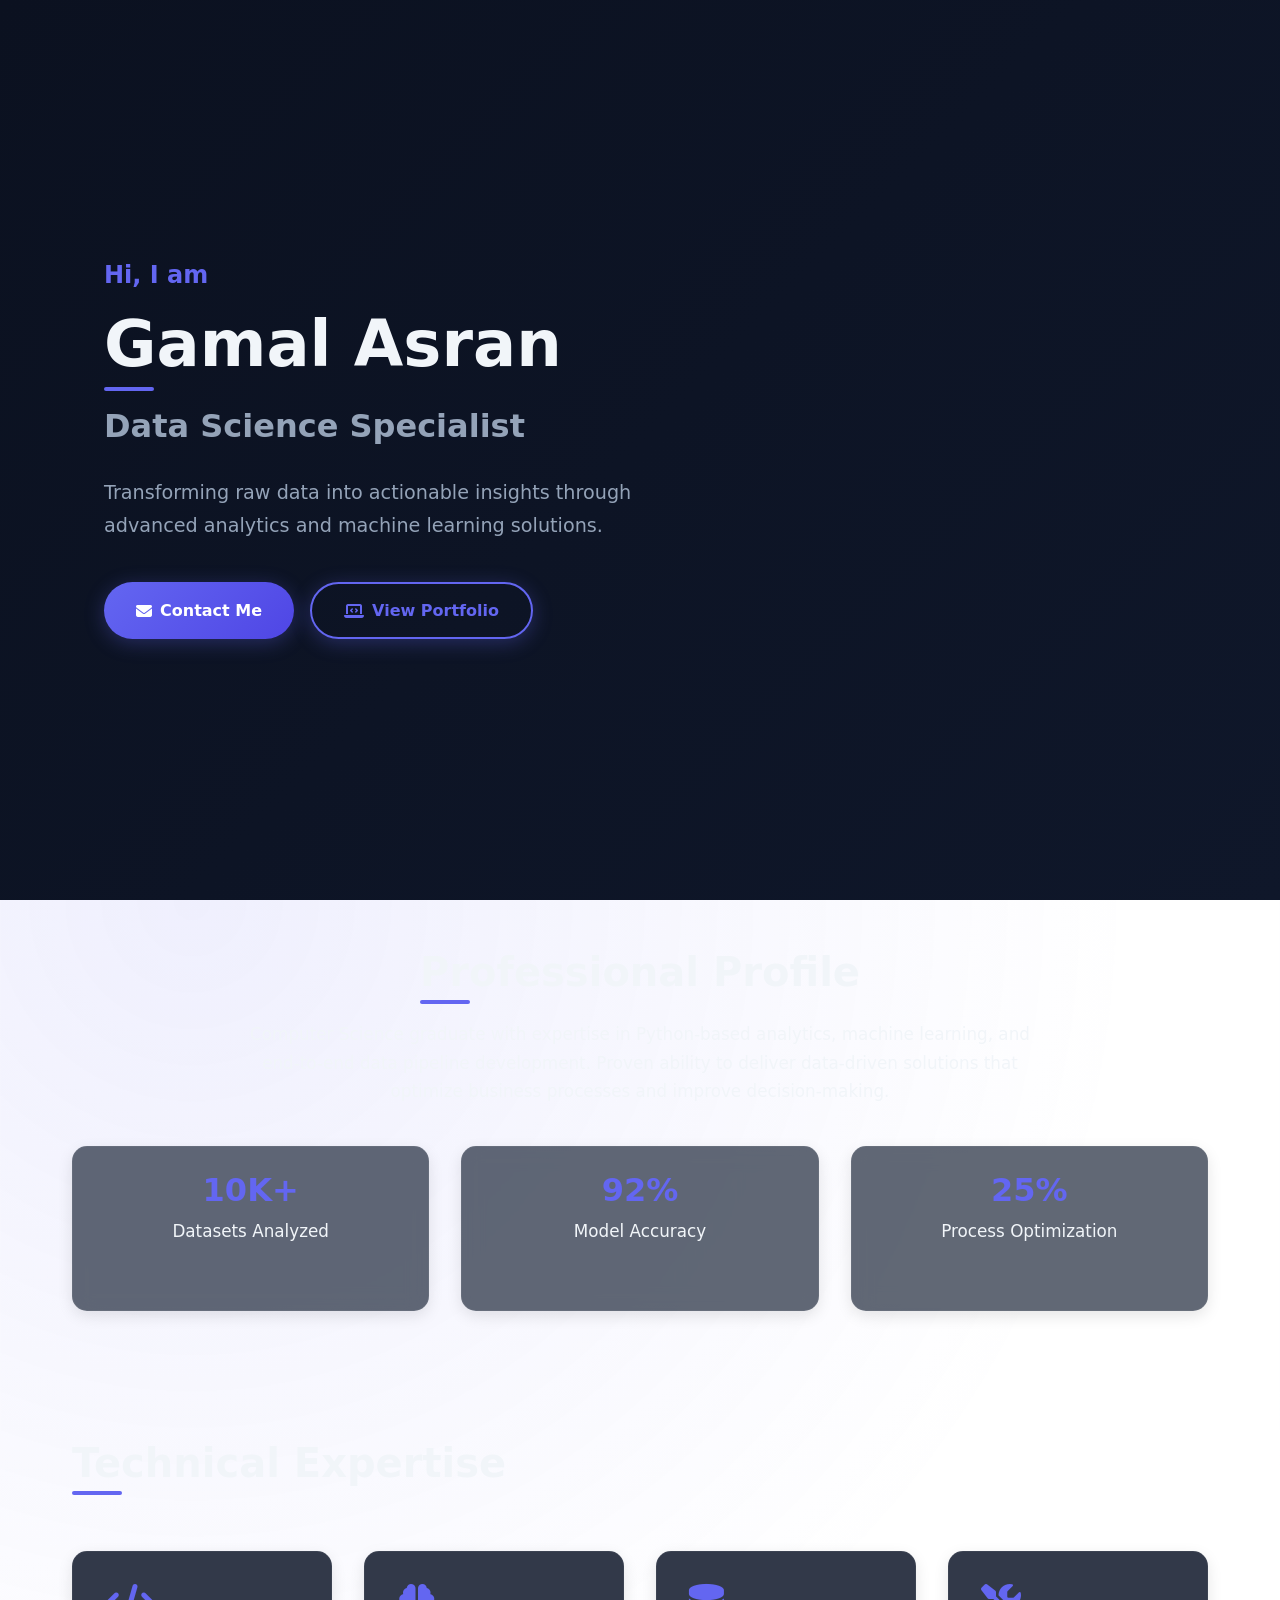
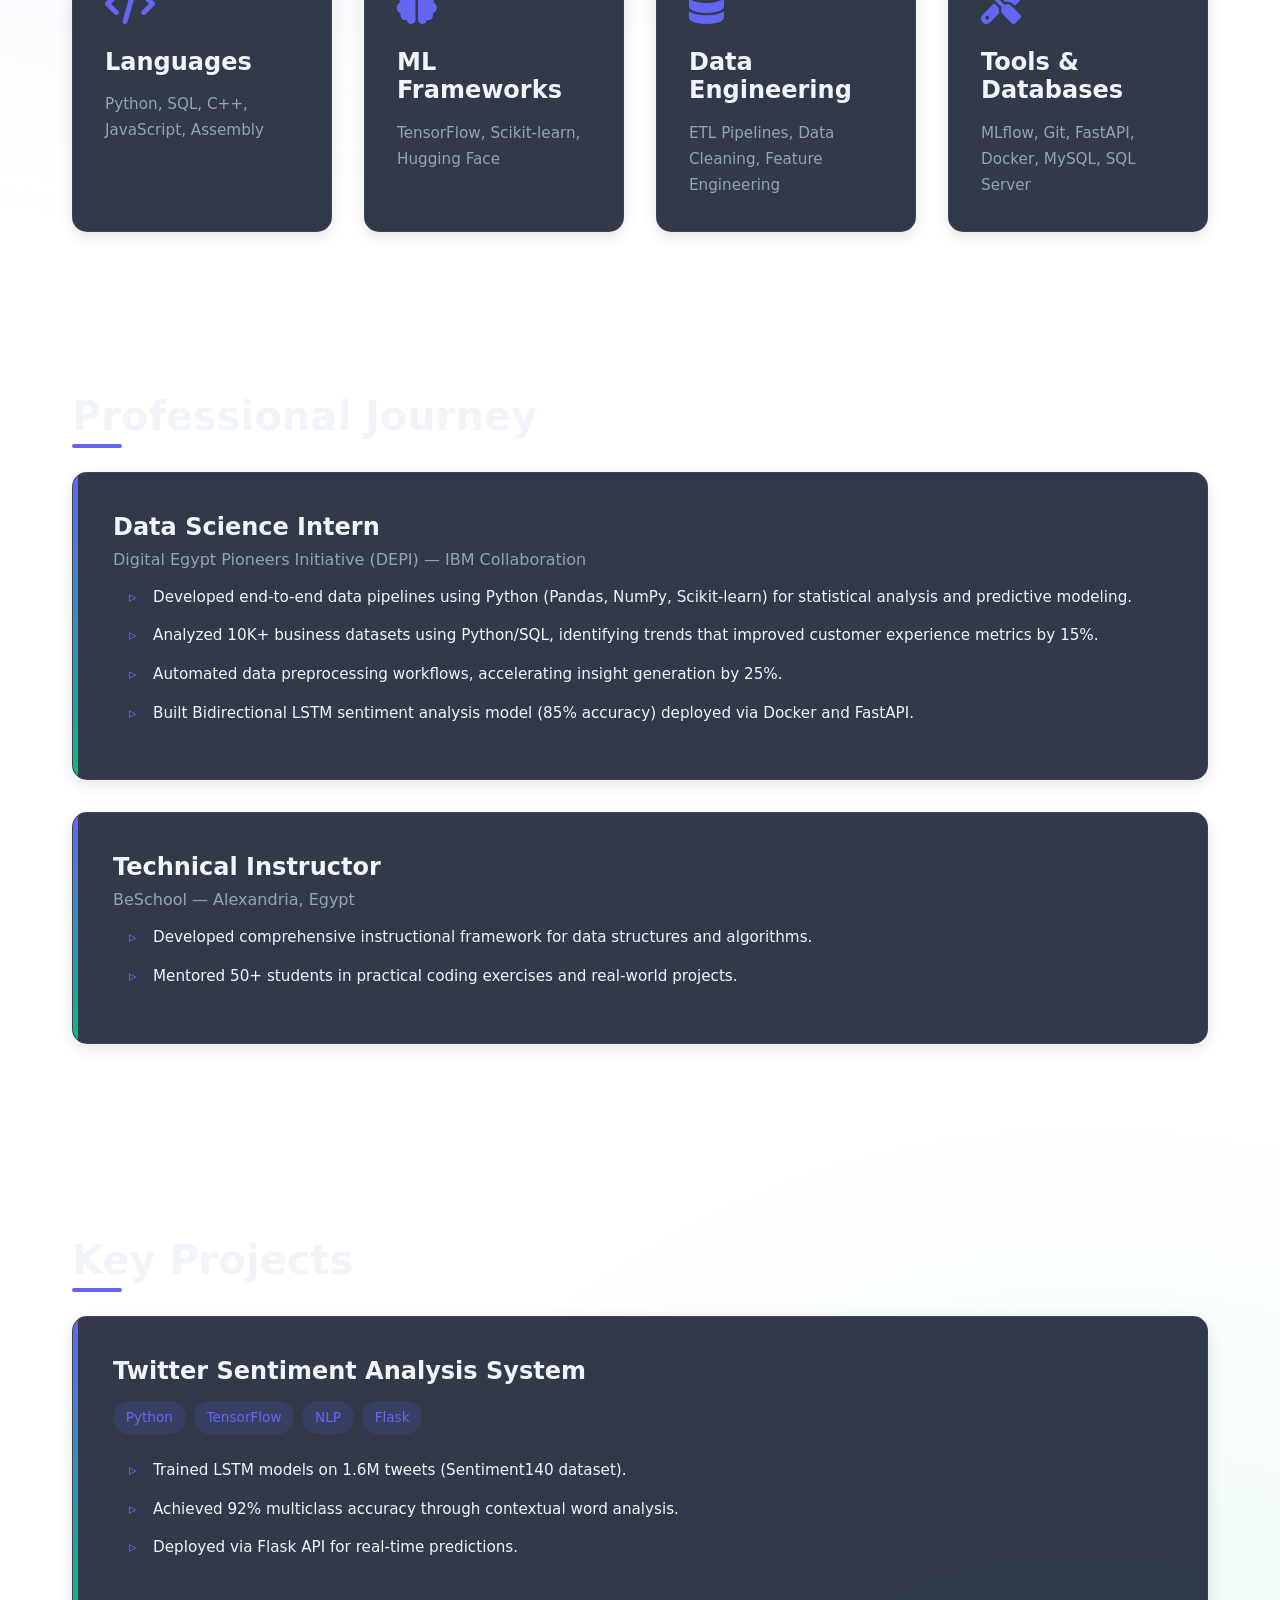
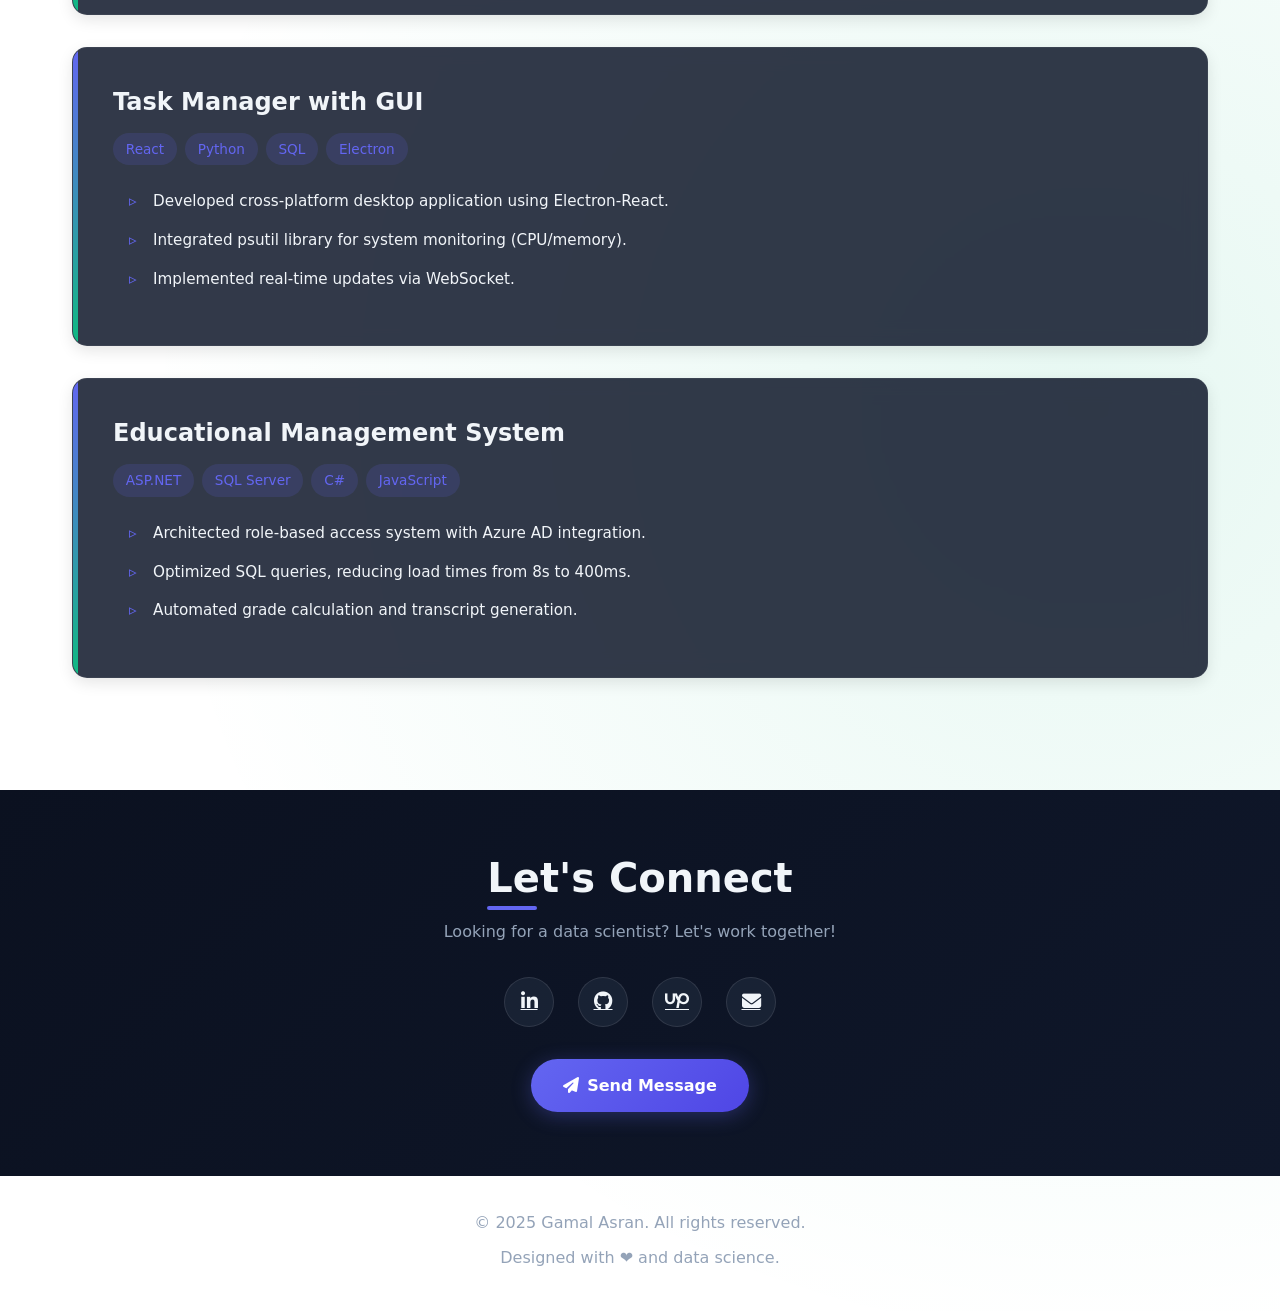
==== commit e81a857c: "update style rmm" ====
--- a/portfolio.html
+++ b/portfolio.html
@@ -34,9 +34,6 @@
                     </a>
                 </div>
             </div>
-            <div class="hero-img">
-                <img src="img.jpg" alt="Portrait of Gamal Asran">
-            </div>
         </div>
     </section>
 
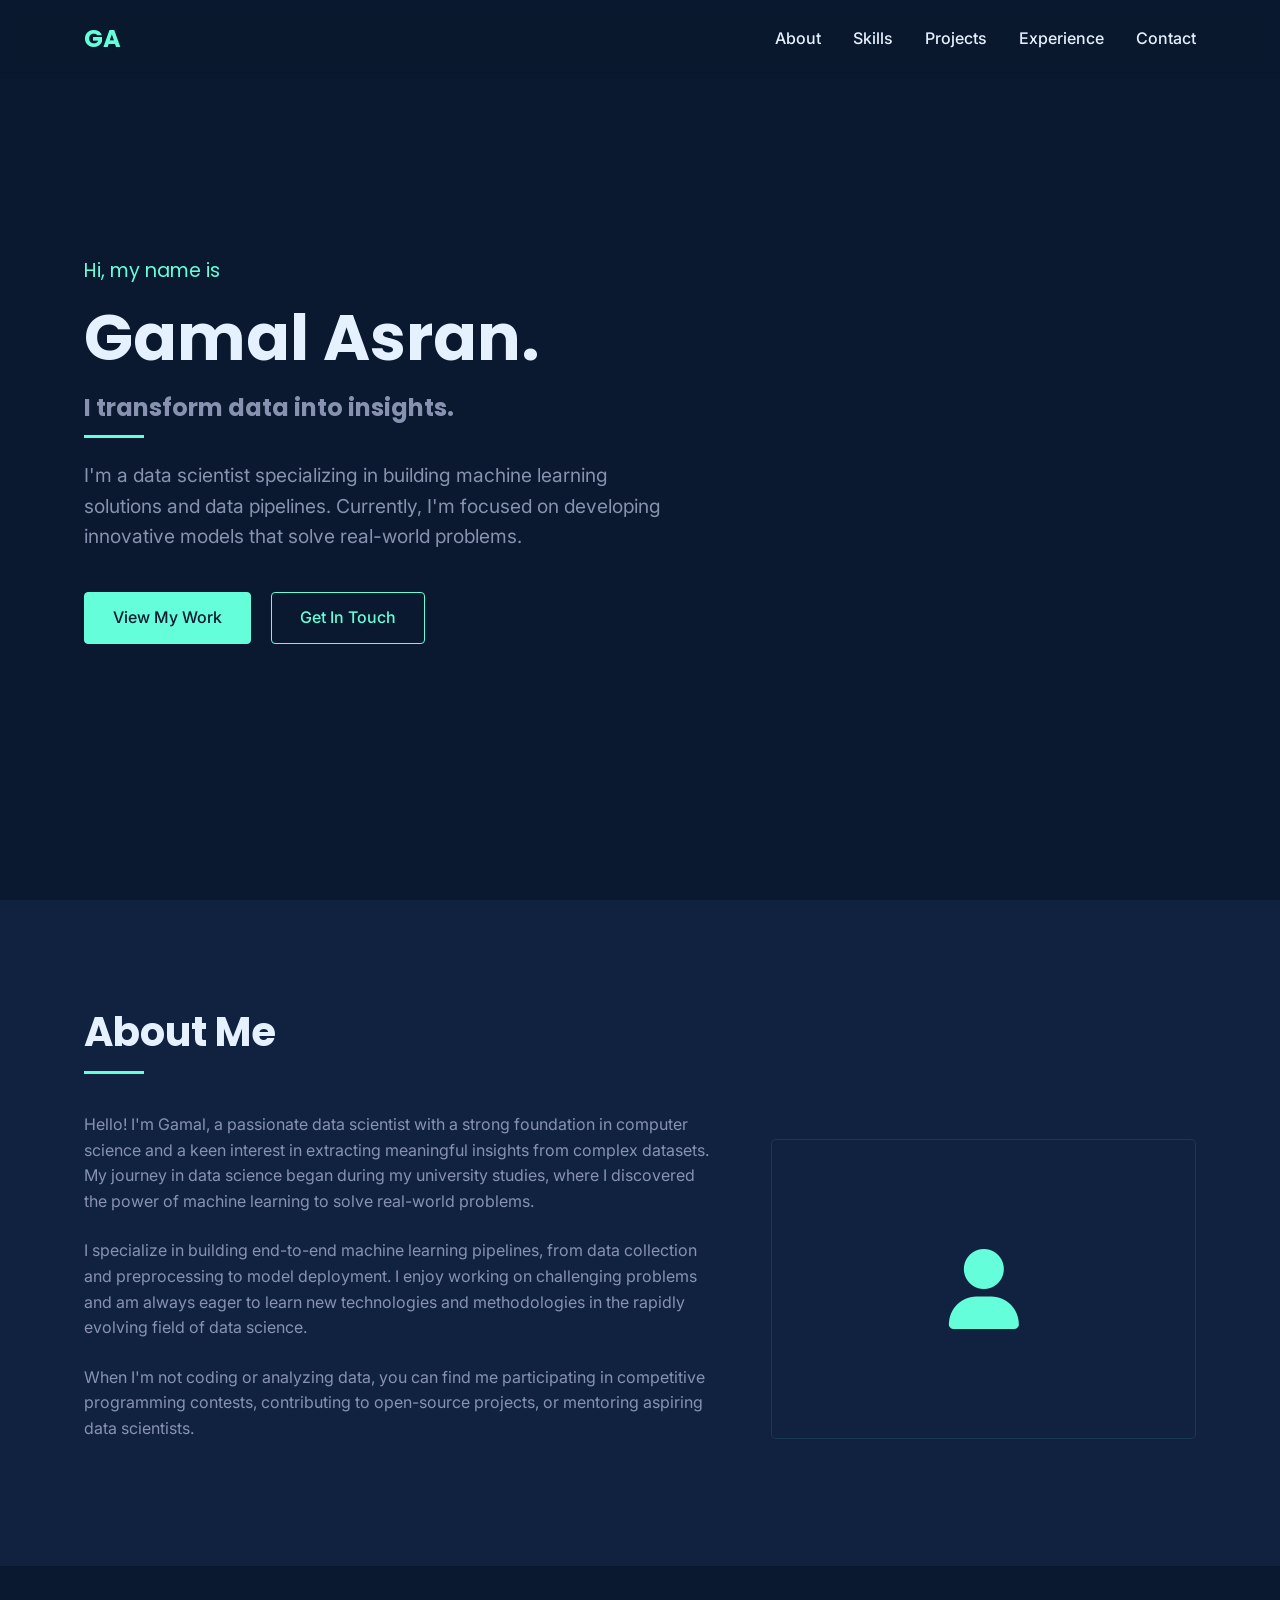
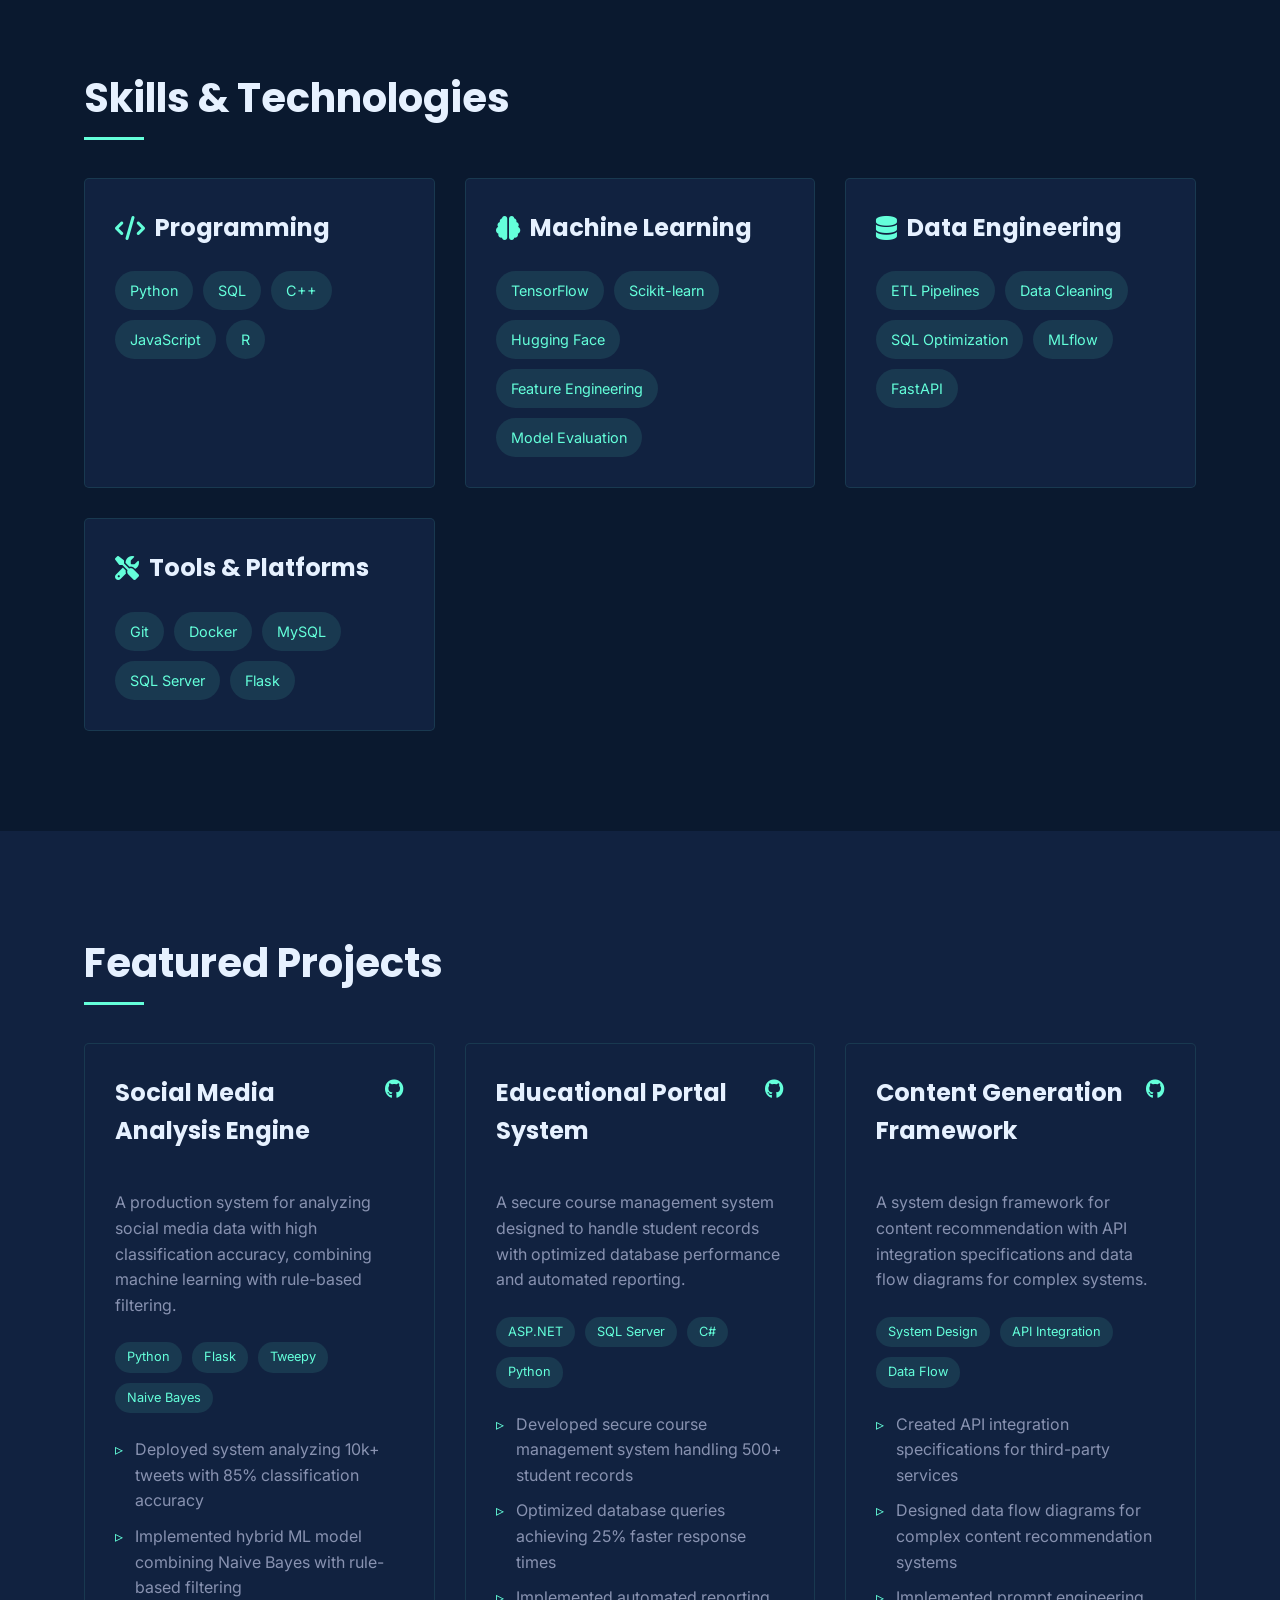
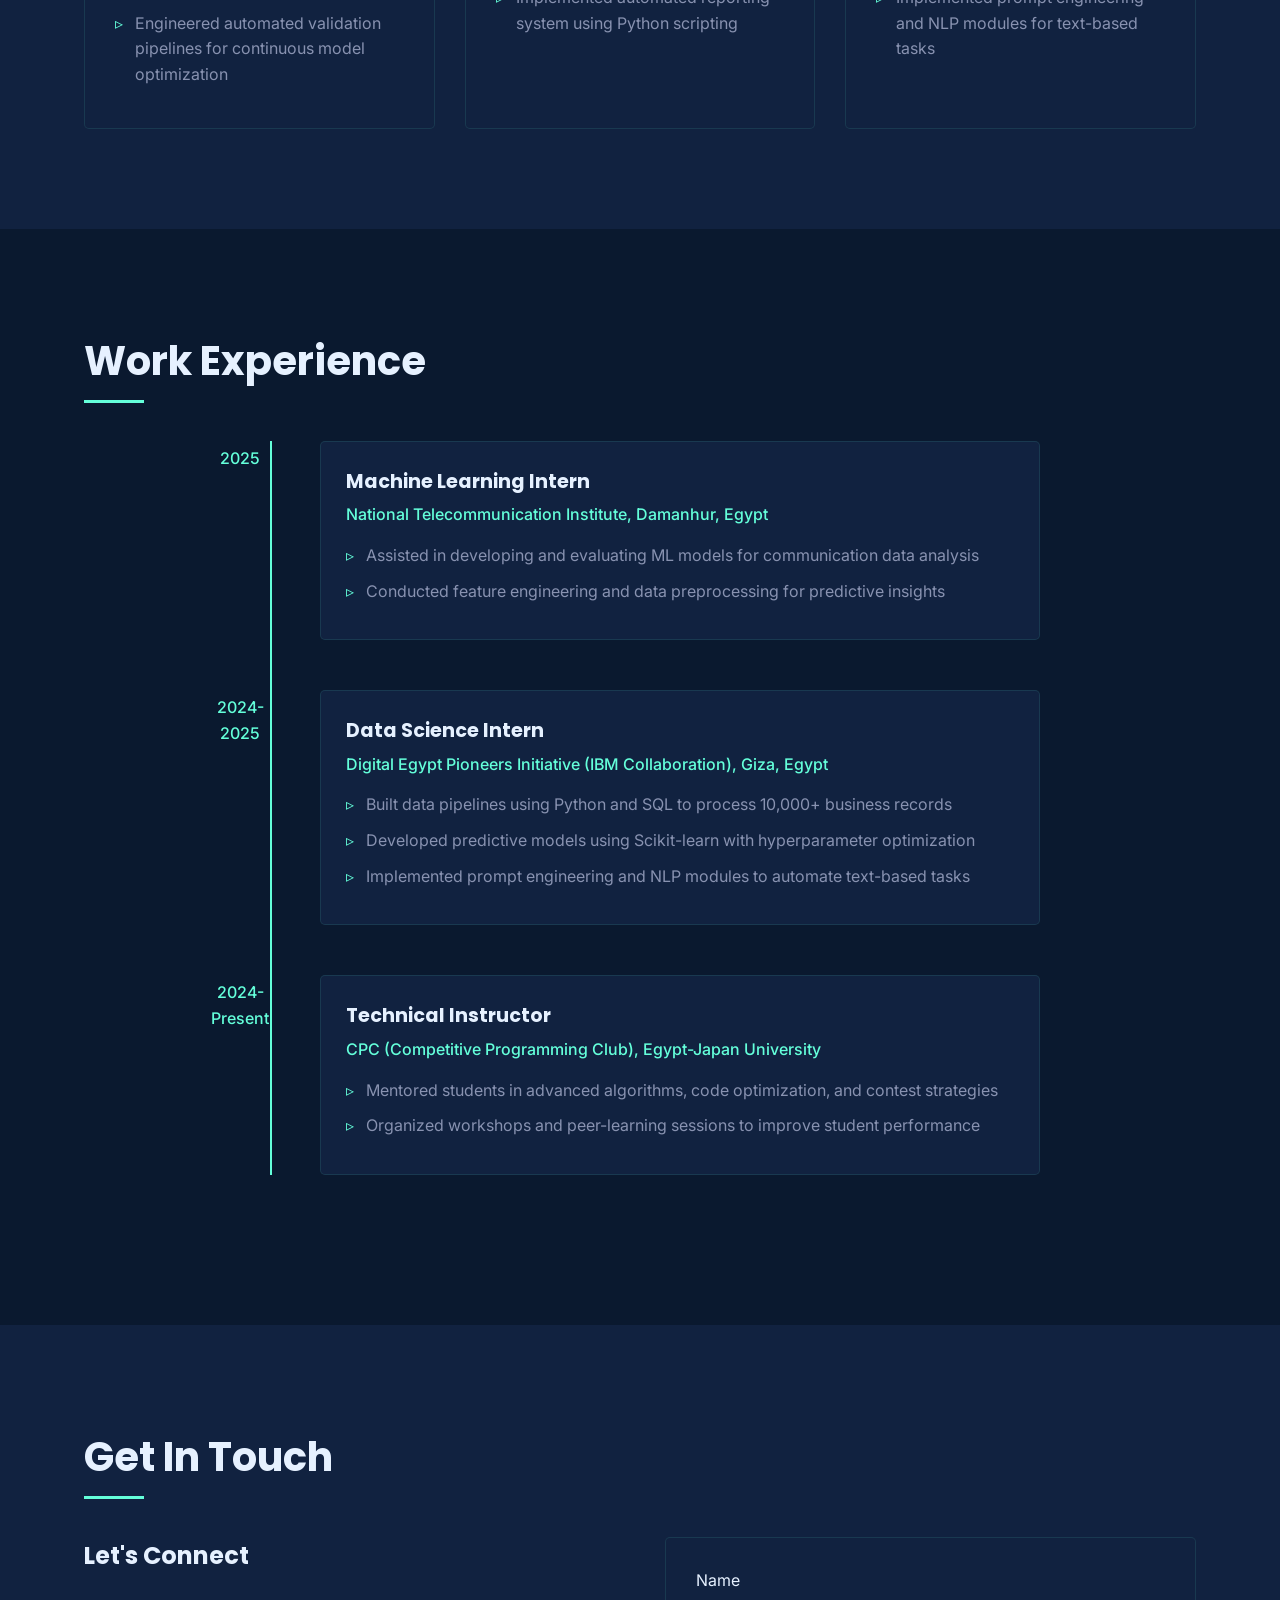
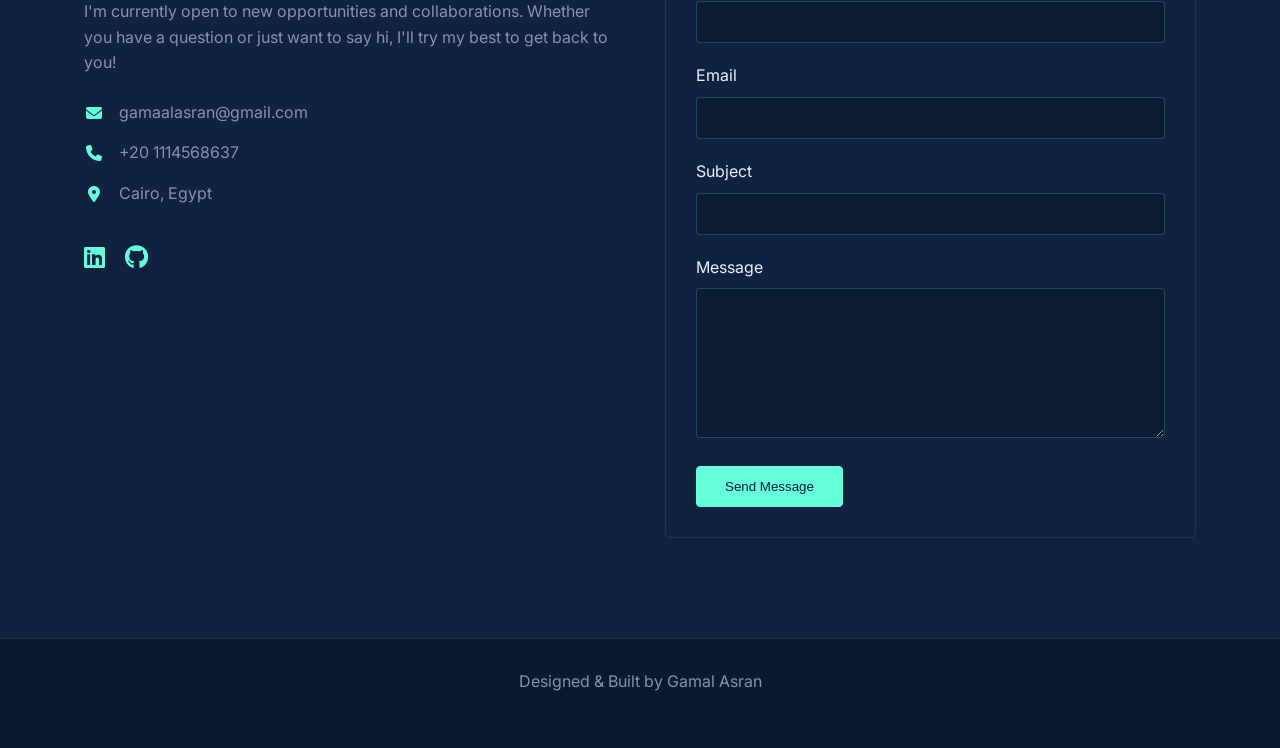
==== commit 3dd59f35: "updates" ====
--- a/portfolio.html
+++ b/portfolio.html
@@ -3,217 +3,891 @@
 <head>
     <meta charset="UTF-8">
     <meta name="viewport" content="width=device-width, initial-scale=1.0">
-    <title>Gamal Asran – Data Scientist</title>
-    <!-- Font Awesome for icons -->
-    <link
-      rel="stylesheet"
-      href="https://cdnjs.cloudflare.com/ajax/libs/font-awesome/6.4.0/css/all.min.css"
-      integrity="sha512-p1CmYsTIuxbYCu/aPSMr4rUBFQje39+/P+2o7BlmZFx7J5u9vhpMxH3zT8oz00f2+eXK0zLcI5D05L+v0rS+Kg=="
-      crossorigin="anonymous"
-      referrerpolicy="no-referrer"
-    />
-    <link rel="stylesheet" href="portfolio.css">
+    <title>Gamal Asran - Data Scientist</title>
+    <link rel="stylesheet" href="https://cdnjs.cloudflare.com/ajax/libs/font-awesome/6.4.0/css/all.min.css">
+    <link href="https://fonts.googleapis.com/css2?family=Inter:wght@300;400;500;600;700&family=Poppins:wght@400;500;600;700&display=swap" rel="stylesheet">
+    <style>
+        :root {
+            --primary: #0a192f;
+            --secondary: #112240;
+            --accent: #64ffda;
+            --text-primary: #e6f1ff;
+            --text-secondary: #8892b0;
+            --white: #ffffff;
+            --card-bg: #112240;
+        }
+
+        * {
+            margin: 0;
+            padding: 0;
+            box-sizing: border-box;
+        }
+
+        html {
+            scroll-behavior: smooth;
+        }
+
+        body {
+            font-family: 'Inter', sans-serif;
+            line-height: 1.6;
+            color: var(--text-secondary);
+            background-color: var(--primary);
+        }
+
+        h1, h2, h3, h4 {
+            font-family: 'Poppins', sans-serif;
+            color: var(--text-primary);
+            margin-bottom: 1rem;
+        }
+
+        h1 {
+            font-size: 3.5rem;
+            font-weight: 700;
+        }
+
+        h2 {
+            font-size: 2.5rem;
+            position: relative;
+            display: inline-block;
+            margin-bottom: 3rem;
+        }
+
+        h2::after {
+            content: '';
+            position: absolute;
+            bottom: -10px;
+            left: 0;
+            width: 60px;
+            height: 3px;
+            background-color: var(--accent);
+        }
+
+        h3 {
+            font-size: 1.5rem;
+        }
+
+        p {
+            margin-bottom: 1.5rem;
+        }
+
+        a {
+            color: var(--accent);
+            text-decoration: none;
+            transition: all 0.3s ease;
+        }
+
+        a:hover {
+            color: var(--white);
+        }
+
+        .container {
+            width: 90%;
+            max-width: 1200px;
+            margin: 0 auto;
+            padding: 0 20px;
+        }
+
+        section {
+            padding: 100px 0;
+        }
+
+        .btn {
+            display: inline-block;
+            padding: 12px 28px;
+            background-color: transparent;
+            color: var(--accent);
+            border: 1px solid var(--accent);
+            border-radius: 4px;
+            font-weight: 500;
+            cursor: pointer;
+            transition: all 0.3s ease;
+        }
+
+        .btn:hover {
+            background-color: rgba(100, 255, 218, 0.1);
+            transform: translateY(-3px);
+        }
+
+        .btn-primary {
+            background-color: var(--accent);
+            color: var(--primary);
+        }
+
+        .btn-primary:hover {
+            background-color: var(--white);
+        }
+
+        /* Navigation */
+        nav {
+            position: fixed;
+            top: 0;
+            width: 100%;
+            background-color: rgba(10, 25, 47, 0.9);
+            backdrop-filter: blur(10px);
+            z-index: 1000;
+            padding: 20px 0;
+            transition: all 0.3s ease;
+        }
+
+        nav .container {
+            display: flex;
+            justify-content: space-between;
+            align-items: center;
+        }
+
+        .logo {
+            font-family: 'Poppins', sans-serif;
+            font-weight: 700;
+            font-size: 1.5rem;
+            color: var(--accent);
+        }
+
+        .nav-links {
+            display: flex;
+            list-style: none;
+        }
+
+        .nav-links li {
+            margin-left: 2rem;
+        }
+
+        .nav-links a {
+            color: var(--text-primary);
+            font-weight: 500;
+        }
+
+        .nav-links a:hover {
+            color: var(--accent);
+        }
+
+        .hamburger {
+            display: none;
+            cursor: pointer;
+        }
+
+        /* Hero Section */
+        #hero {
+            height: 100vh;
+            display: flex;
+            align-items: center;
+            background-color: var(--primary);
+        }
+
+        .hero-content {
+            max-width: 800px;
+        }
+
+        .hero-greeting {
+            color: var(--accent);
+            font-family: 'Poppins', sans-serif;
+            margin-bottom: 1rem;
+            font-size: 1.2rem;
+        }
+
+        .hero-title {
+            font-size: 4rem;
+            margin-bottom: 1rem;
+            line-height: 1.1;
+        }
+
+        .hero-subtitle {
+            font-size: 1.5rem;
+            color: var(--text-secondary);
+            margin-bottom: 2rem;
+        }
+
+        .hero-description {
+            font-size: 1.2rem;
+            max-width: 600px;
+            margin-bottom: 2.5rem;
+        }
+
+        .hero-btns {
+            display: flex;
+            gap: 20px;
+        }
+
+        /* About Section */
+        #about {
+            background-color: var(--secondary);
+        }
+
+        .about-content {
+            display: grid;
+            grid-template-columns: 3fr 2fr;
+            gap: 50px;
+            align-items: center;
+        }
+
+        .about-text p {
+            margin-bottom: 1.5rem;
+        }
+
+        .about-image {
+            background-color: var(--card-bg);
+            border-radius: 5px;
+            height: 300px;
+            display: flex;
+            align-items: center;
+            justify-content: center;
+            border: 1px solid rgba(100, 255, 218, 0.1);
+        }
+
+        /* Skills Section */
+        .skills-container {
+            display: grid;
+            grid-template-columns: repeat(auto-fill, minmax(300px, 1fr));
+            gap: 30px;
+        }
+
+        .skill-category {
+            background-color: var(--card-bg);
+            padding: 30px;
+            border-radius: 5px;
+            border: 1px solid rgba(100, 255, 218, 0.1);
+            transition: transform 0.3s ease;
+        }
+
+        .skill-category:hover {
+            transform: translateY(-5px);
+        }
+
+        .skill-category h3 {
+            display: flex;
+            align-items: center;
+            margin-bottom: 1.5rem;
+        }
+
+        .skill-category h3 i {
+            margin-right: 10px;
+            color: var(--accent);
+        }
+
+        .skill-items {
+            display: flex;
+            flex-wrap: wrap;
+            gap: 10px;
+        }
+
+        .skill-item {
+            background-color: rgba(100, 255, 218, 0.1);
+            color: var(--accent);
+            padding: 8px 15px;
+            border-radius: 20px;
+            font-size: 0.9rem;
+        }
+
+        /* Projects Section */
+        #projects {
+            background-color: var(--secondary);
+        }
+
+        .projects-grid {
+            display: grid;
+            grid-template-columns: repeat(auto-fill, minmax(350px, 1fr));
+            gap: 30px;
+        }
+
+        .project-card {
+            background-color: var(--card-bg);
+            border-radius: 5px;
+            padding: 30px;
+            border: 1px solid rgba(100, 255, 218, 0.1);
+            transition: transform 0.3s ease;
+        }
+
+        .project-card:hover {
+            transform: translateY(-5px);
+        }
+
+        .project-header {
+            display: flex;
+            justify-content: space-between;
+            align-items: flex-start;
+            margin-bottom: 1.5rem;
+        }
+
+        .project-links {
+            display: flex;
+            gap: 15px;
+        }
+
+        .project-links a {
+            font-size: 1.2rem;
+        }
+
+        .project-description {
+            margin-bottom: 1.5rem;
+        }
+
+        .project-tech {
+            display: flex;
+            flex-wrap: wrap;
+            gap: 10px;
+            margin-bottom: 1.5rem;
+        }
+
+        .tech-tag {
+            background-color: rgba(100, 255, 218, 0.1);
+            color: var(--accent);
+            padding: 5px 12px;
+            border-radius: 15px;
+            font-size: 0.8rem;
+        }
+
+        .project-highlights ul {
+            list-style: none;
+            padding-left: 0;
+        }
+
+        .project-highlights li {
+            margin-bottom: 10px;
+            position: relative;
+            padding-left: 20px;
+        }
+
+        .project-highlights li::before {
+            content: '▹';
+            position: absolute;
+            left: 0;
+            color: var(--accent);
+        }
+
+        /* Experience Section */
+        .experience-timeline {
+            position: relative;
+            max-width: 800px;
+            margin: 0 auto;
+        }
+
+        .experience-timeline::before {
+            content: '';
+            position: absolute;
+            top: 0;
+            bottom: 0;
+            left: 30px;
+            width: 2px;
+            background-color: var(--accent);
+        }
+
+        .experience-item {
+            position: relative;
+            margin-bottom: 50px;
+            padding-left: 80px;
+        }
+
+        .experience-date {
+            position: absolute;
+            left: -30px;
+            top: 5px;
+            width: 60px;
+            text-align: center;
+            color: var(--accent);
+            font-weight: 500;
+        }
+
+        .experience-content {
+            background-color: var(--card-bg);
+            padding: 25px;
+            border-radius: 5px;
+            border: 1px solid rgba(100, 255, 218, 0.1);
+        }
+
+        .experience-role {
+            font-size: 1.2rem;
+            color: var(--text-primary);
+            margin-bottom: 5px;
+        }
+
+        .experience-company {
+            color: var(--accent);
+            margin-bottom: 15px;
+            font-weight: 500;
+        }
+
+        .experience-description ul {
+            list-style: none;
+            padding-left: 0;
+        }
+
+        .experience-description li {
+            margin-bottom: 10px;
+            position: relative;
+            padding-left: 20px;
+        }
+
+        .experience-description li::before {
+            content: '▹';
+            position: absolute;
+            left: 0;
+            color: var(--accent);
+        }
+
+        /* Contact Section */
+        #contact {
+            background-color: var(--secondary);
+        }
+
+        .contact-container {
+            display: grid;
+            grid-template-columns: 1fr 1fr;
+            gap: 50px;
+        }
+
+        .contact-info h3 {
+            margin-bottom: 1.5rem;
+        }
+
+        .contact-details {
+            margin-bottom: 2rem;
+        }
+
+        .contact-item {
+            display: flex;
+            align-items: center;
+            margin-bottom: 15px;
+        }
+
+        .contact-item i {
+            margin-right: 15px;
+            color: var(--accent);
+            width: 20px;
+            text-align: center;
+        }
+
+        .social-links {
+            display: flex;
+            gap: 20px;
+        }
+
+        .social-links a {
+            font-size: 1.5rem;
+        }
+
+        .contact-form {
+            background-color: var(--card-bg);
+            padding: 30px;
+            border-radius: 5px;
+            border: 1px solid rgba(100, 255, 218, 0.1);
+        }
+
+        .form-group {
+            margin-bottom: 20px;
+        }
+
+        .form-group label {
+            display: block;
+            margin-bottom: 8px;
+            color: var(--text-primary);
+        }
+
+        .form-control {
+            width: 100%;
+            padding: 12px 15px;
+            background-color: rgba(10, 25, 47, 0.7);
+            border: 1px solid rgba(100, 255, 218, 0.2);
+            border-radius: 4px;
+            color: var(--text-primary);
+            font-family: 'Inter', sans-serif;
+        }
+
+        textarea.form-control {
+            min-height: 150px;
+            resize: vertical;
+        }
+
+        /* Footer */
+        footer {
+            background-color: var(--primary);
+            padding: 30px 0;
+            text-align: center;
+            border-top: 1px solid rgba(100, 255, 218, 0.1);
+        }
+
+        /* Responsive Design */
+        @media (max-width: 768px) {
+            h1 {
+                font-size: 2.5rem;
+            }
+            
+            h2 {
+                font-size: 2rem;
+            }
+            
+            .hamburger {
+                display: block;
+            }
+            
+            .nav-links {
+                position: fixed;
+                top: 70px;
+                right: -100%;
+                flex-direction: column;
+                background-color: var(--secondary);
+                width: 100%;
+                text-align: center;
+                transition: 0.3s;
+                box-shadow: 0 10px 27px rgba(0, 0, 0, 0.05);
+                padding: 20px 0;
+            }
+            
+            .nav-links.active {
+                right: 0;
+            }
+            
+            .nav-links li {
+                margin: 15px 0;
+            }
+            
+            .about-content {
+                grid-template-columns: 1fr;
+            }
+            
+            .contact-container {
+                grid-template-columns: 1fr;
+            }
+            
+            .hero-btns {
+                flex-direction: column;
+                gap: 15px;
+            }
+        }
+    </style>
 </head>
 <body>
+    <!-- Navigation Bar -->
+    <nav>
+        <div class="container">
+            <a href="#" class="logo">GA</a>
+            <ul class="nav-links">
+                <li><a href="#about">About</a></li>
+                <li><a href="#skills">Skills</a></li>
+                <li><a href="#projects">Projects</a></li>
+                <li><a href="#experience">Experience</a></li>
+                <li><a href="#contact">Contact</a></li>
+            </ul>
+            <div class="hamburger">
+                <i class="fas fa-bars"></i>
+            </div>
+        </div>
+    </nav>
+
     <!-- Hero Section -->
-    <section class="hero">
+    <section id="hero">
         <div class="container">
             <div class="hero-content">
-                <h1>Hi, I am</h1>
-                <h2>Gamal Asran</h2>
-                <h3>Data Science Specialist</h3>
-                <p>Transforming raw data into actionable insights through advanced analytics and machine learning solutions.</p>
-                <div class="hero-buttons">
-                    <a href="mailto:gamaalasran@gmail.com" class="btn">
-                        <i class="fas fa-envelope"></i>
-                        Contact Me
-                    </a>
-                    <a href="#portfolio" class="btn btn-secondary">
-                        <i class="fas fa-laptop-code"></i>
-                        View Portfolio
-                    </a>
+                <p class="hero-greeting">Hi, my name is</p>
+                <h1 class="hero-title">Gamal Asran.</h1>
+                <h2 class="hero-subtitle">I transform data into insights.</h2>
+                <p class="hero-description">
+                    I'm a data scientist specializing in building machine learning solutions and data pipelines. 
+                    Currently, I'm focused on developing innovative models that solve real-world problems.
+                </p>
+                <div class="hero-btns">
+                    <a href="#projects" class="btn btn-primary">View My Work</a>
+                    <a href="#contact" class="btn">Get In Touch</a>
                 </div>
             </div>
         </div>
     </section>
 
-    <!-- Professional Profile -->
-    <section class="about-section" id="about">
+    <!-- About Section -->
+    <section id="about">
         <div class="container">
-            <h2>Professional Profile</h2>
-            <p>
-                Computer Science graduate with expertise in Python-based analytics, machine learning, and end-to-end data pipeline development.
-                Proven ability to deliver data-driven solutions that optimize business processes and improve decision-making.
-            </p>
-            <div class="stats">
-                <div class="stat">
-                    <h3>10K+</h3>
-                    <p>Datasets Analyzed</p>
-                </div>
-                <div class="stat">
-                    <h3>92%</h3>
-                    <p>Model Accuracy</p>
-                </div>
-                <div class="stat">
-                    <h3>25%</h3>
-                    <p>Process Optimization</p>
+            <h2>About Me</h2>
+            <div class="about-content">
+                <div class="about-text">
+                    <p>
+                        Hello! I'm Gamal, a passionate data scientist with a strong foundation in computer science 
+                        and a keen interest in extracting meaningful insights from complex datasets. My journey in 
+                        data science began during my university studies, where I discovered the power of machine 
+                        learning to solve real-world problems.
+                    </p>
+                    <p>
+                        I specialize in building end-to-end machine learning pipelines, from data collection and 
+                        preprocessing to model deployment. I enjoy working on challenging problems and am always 
+                        eager to learn new technologies and methodologies in the rapidly evolving field of data science.
+                    </p>
+                    <p>
+                        When I'm not coding or analyzing data, you can find me participating in competitive programming 
+                        contests, contributing to open-source projects, or mentoring aspiring data scientists.
+                    </p>
+                </div>
+                <div class="about-image">
+
+                    <i class="fas fa-user fa-5x" style="color: var(--accent);"></i>
                 </div>
             </div>
         </div>
     </section>
 
-    <!-- Technical Expertise -->
+    <!-- Skills Section -->
     <section id="skills">
         <div class="container">
-            <h2>Technical Expertise</h2>
-            <div class="skill-grid">
-                <div class="skill-card">
-                    <i class="fas fa-code"></i>
-                    <h3>Languages</h3>
-                    <p>Python, SQL, C++, JavaScript, Assembly</p>
-                </div>
-                <div class="skill-card">
-                    <i class="fas fa-brain"></i>
-                    <h3>ML Frameworks</h3>
-                    <p>TensorFlow, Scikit-learn, Hugging Face</p>
-                </div>
-                <div class="skill-card">
-                    <i class="fas fa-database"></i>
-                    <h3>Data Engineering</h3>
-                    <p>ETL Pipelines, Data Cleaning, Feature Engineering</p>
-                </div>
-                <div class="skill-card">
-                    <i class="fas fa-tools"></i>
-                    <h3>Tools & Databases</h3>
-                    <p>MLflow, Git, FastAPI, Docker, MySQL, SQL Server</p>
+            <h2>Skills & Technologies</h2>
+            <div class="skills-container">
+                <div class="skill-category">
+                    <h3><i class="fas fa-code"></i> Programming</h3>
+                    <div class="skill-items">
+                        <span class="skill-item">Python</span>
+                        <span class="skill-item">SQL</span>
+                        <span class="skill-item">C++</span>
+                        <span class="skill-item">JavaScript</span>
+                        <span class="skill-item">R</span>
+                    </div>
+                </div>
+                <div class="skill-category">
+                    <h3><i class="fas fa-brain"></i> Machine Learning</h3>
+                    <div class="skill-items">
+                        <span class="skill-item">TensorFlow</span>
+                        <span class="skill-item">Scikit-learn</span>
+                        <span class="skill-item">Hugging Face</span>
+                        <span class="skill-item">Feature Engineering</span>
+                        <span class="skill-item">Model Evaluation</span>
+                    </div>
+                </div>
+                <div class="skill-category">
+                    <h3><i class="fas fa-database"></i> Data Engineering</h3>
+                    <div class="skill-items">
+                        <span class="skill-item">ETL Pipelines</span>
+                        <span class="skill-item">Data Cleaning</span>
+                        <span class="skill-item">SQL Optimization</span>
+                        <span class="skill-item">MLflow</span>
+                        <span class="skill-item">FastAPI</span>
+                    </div>
+                </div>
+                <div class="skill-category">
+                    <h3><i class="fas fa-tools"></i> Tools & Platforms</h3>
+                    <div class="skill-items">
+                        <span class="skill-item">Git</span>
+                        <span class="skill-item">Docker</span>
+                        <span class="skill-item">MySQL</span>
+                        <span class="skill-item">SQL Server</span>
+                        <span class="skill-item">Flask</span>
+                    </div>
                 </div>
             </div>
         </div>
     </section>
 
-    <!-- Professional Journey -->
-    <section id="experience">
+    <!-- Projects Section -->
+    <section id="projects">
         <div class="container">
-            <h2>Professional Journey</h2>
-            <div class="experience-card">
-                <h3>Data Science Intern</h3>
-                <h4>Digital Egypt Pioneers Initiative (DEPI) — IBM Collaboration</h4>
-                <ul>
-                    <li>Developed end-to-end data pipelines using Python (Pandas, NumPy, Scikit-learn) for statistical analysis and predictive modeling.</li>
-                    <li>Analyzed 10K+ business datasets using Python/SQL, identifying trends that improved customer experience metrics by 15%.</li>
-                    <li>Automated data preprocessing workflows, accelerating insight generation by 25%.</li>
-                    <li>Built Bidirectional LSTM sentiment analysis model (85% accuracy) deployed via Docker and FastAPI.</li>
-                </ul>
-            </div>
-            <div class="experience-card">
-                <h3>Technical Instructor</h3>
-                <h4>BeSchool — Alexandria, Egypt</h4>
-                <ul>
-                    <li>Developed comprehensive instructional framework for data structures and algorithms.</li>
-                    <li>Mentored 50+ students in practical coding exercises and real-world projects.</li>
-                </ul>
+            <h2>Featured Projects</h2>
+            <div class="projects-grid">
+                <div class="project-card">
+                    <div class="project-header">
+                        <h3>Social Media Analysis Engine</h3>
+                        <div class="project-links">
+                            <a href="https://github.com/GamalAsraan" target="_blank"><i class="fab fa-github"></i></a>
+                        </div>
+                    </div>
+                    <p class="project-description">
+                        A production system for analyzing social media data with high classification accuracy, 
+                        combining machine learning with rule-based filtering.
+                    </p>
+                    <div class="project-tech">
+                        <span class="tech-tag">Python</span>
+                        <span class="tech-tag">Flask</span>
+                        <span class="tech-tag">Tweepy</span>
+                        <span class="tech-tag">Naive Bayes</span>
+                    </div>
+                    <div class="project-highlights">
+                        <ul>
+                            <li>Deployed system analyzing 10k+ tweets with 85% classification accuracy</li>
+                            <li>Implemented hybrid ML model combining Naive Bayes with rule-based filtering</li>
+                            <li>Engineered automated validation pipelines for continuous model optimization</li>
+                        </ul>
+                    </div>
+                </div>
+                <div class="project-card">
+                    <div class="project-header">
+                        <h3>Educational Portal System</h3>
+                        <div class="project-links">
+                            <a href="https://github.com/GamalAsraan" target="_blank"><i class="fab fa-github"></i></a>
+                        </div>
+                    </div>
+                    <p class="project-description">
+                        A secure course management system designed to handle student records with optimized 
+                        database performance and automated reporting.
+                    </p>
+                    <div class="project-tech">
+                        <span class="tech-tag">ASP.NET</span>
+                        <span class="tech-tag">SQL Server</span>
+                        <span class="tech-tag">C#</span>
+                        <span class="tech-tag">Python</span>
+                    </div>
+                    <div class="project-highlights">
+                        <ul>
+                            <li>Developed secure course management system handling 500+ student records</li>
+                            <li>Optimized database queries achieving 25% faster response times</li>
+                            <li>Implemented automated reporting system using Python scripting</li>
+                        </ul>
+                    </div>
+                </div>
+                <div class="project-card">
+                    <div class="project-header">
+                        <h3>Content Generation Framework</h3>
+                        <div class="project-links">
+                            <a href="https://github.com/GamalAsraan" target="_blank"><i class="fab fa-github"></i></a>
+                        </div>
+                    </div>
+                    <p class="project-description">
+                        A system design framework for content recommendation with API integration specifications 
+                        and data flow diagrams for complex systems.
+                    </p>
+                    <div class="project-tech">
+                        <span class="tech-tag">System Design</span>
+                        <span class="tech-tag">API Integration</span>
+                        <span class="tech-tag">Data Flow</span>
+                    </div>
+                    <div class="project-highlights">
+                        <ul>
+                            <li>Created API integration specifications for third-party services</li>
+                            <li>Designed data flow diagrams for complex content recommendation systems</li>
+                            <li>Implemented prompt engineering and NLP modules for text-based tasks</li>
+                        </ul>
+                    </div>
+                </div>
             </div>
         </div>
     </section>
 
-    <!-- Key Projects -->
-    <section id="portfolio">
+    <!-- Experience Section -->
+    <section id="experience">
         <div class="container">
-            <h2>Key Projects</h2>
-            <div class="project-card">
-                <h3>Twitter Sentiment Analysis System</h3>
-                <div class="tech-stack">
-                    <span class="tech-item">Python</span>
-                    <span class="tech-item">TensorFlow</span>
-                    <span class="tech-item">NLP</span>
-                    <span class="tech-item">Flask</span>
-                </div>
-                <ul>
-                    <li>Trained LSTM models on 1.6M tweets (Sentiment140 dataset).</li>
-                    <li>Achieved 92% multiclass accuracy through contextual word analysis.</li>
-                    <li>Deployed via Flask API for real-time predictions.</li>
-                </ul>
-            </div>
-            <div class="project-card">
-                <h3>Task Manager with GUI</h3>
-                <div class="tech-stack">
-                    <span class="tech-item">React</span>
-                    <span class="tech-item">Python</span>
-                    <span class="tech-item">SQL</span>
-                    <span class="tech-item">Electron</span>
-                </div>
-                <ul>
-                    <li>Developed cross-platform desktop application using Electron-React.</li>
-                    <li>Integrated psutil library for system monitoring (CPU/memory).</li>
-                    <li>Implemented real-time updates via WebSocket.</li>
-                </ul>
-            </div>
-            <div class="project-card">
-                <h3>Educational Management System</h3>
-                <div class="tech-stack">
-                    <span class="tech-item">ASP.NET</span>
-                    <span class="tech-item">SQL Server</span>
-                    <span class="tech-item">C#</span>
-                    <span class="tech-item">JavaScript</span>
-                </div>
-                <ul>
-                    <li>Architected role-based access system with Azure AD integration.</li>
-                    <li>Optimized SQL queries, reducing load times from 8s to 400ms.</li>
-                    <li>Automated grade calculation and transcript generation.</li>
-                </ul>
+            <h2>Work Experience</h2>
+            <div class="experience-timeline">
+                <div class="experience-item">
+                    <div class="experience-date">2025</div>
+                    <div class="experience-content">
+                        <h3 class="experience-role">Machine Learning Intern</h3>
+                        <p class="experience-company">National Telecommunication Institute, Damanhur, Egypt</p>
+                        <div class="experience-description">
+                            <ul>
+                                <li>Assisted in developing and evaluating ML models for communication data analysis</li>
+                                <li>Conducted feature engineering and data preprocessing for predictive insights</li>
+                            </ul>
+                        </div>
+                    </div>
+                </div>
+                <div class="experience-item">
+                    <div class="experience-date">2024-2025</div>
+                    <div class="experience-content">
+                        <h3 class="experience-role">Data Science Intern</h3>
+                        <p class="experience-company">Digital Egypt Pioneers Initiative (IBM Collaboration), Giza, Egypt</p>
+                        <div class="experience-description">
+                            <ul>
+                                <li>Built data pipelines using Python and SQL to process 10,000+ business records</li>
+                                <li>Developed predictive models using Scikit-learn with hyperparameter optimization</li>
+                                <li>Implemented prompt engineering and NLP modules to automate text-based tasks</li>
+                            </ul>
+                        </div>
+                    </div>
+                </div>
+                <div class="experience-item">
+                    <div class="experience-date">2024-Present</div>
+                    <div class="experience-content">
+                        <h3 class="experience-role">Technical Instructor</h3>
+                        <p class="experience-company">CPC (Competitive Programming Club), Egypt-Japan University</p>
+                        <div class="experience-description">
+                            <ul>
+                                <li>Mentored students in advanced algorithms, code optimization, and contest strategies</li>
+                                <li>Organized workshops and peer-learning sessions to improve student performance</li>
+                            </ul>
+                        </div>
+                    </div>
+                </div>
             </div>
         </div>
     </section>
 
     <!-- Contact Section -->
-    <section class="contact-section">
+    <section id="contact">
         <div class="container">
-            <h2>Let's Connect</h2>
-            <p>Looking for a data scientist? Let's work together!</p>
-            <div class="social-links">
-                <a href="https://linkedin.com/in/gamal-asran" class="social-link" target="_blank" rel="noopener">
-                    <i class="fab fa-linkedin-in"></i>
-                </a>
-                <a href="https://github.com/GamalAsraan" class="social-link" target="_blank" rel="noopener">
-                    <i class="fab fa-github"></i>
-                </a>
-                <a href="https://www.upwork.com/freelancers/~01e0e2a4d2b234f352?viewMode=1" class="social-link" target="_blank" rel="noopener">
-                    <i class="fab fa-upwork"></i>
-                </a>
-                <a href="mailto:gamaalasran@gmail.com" class="social-link">
-                    <i class="fas fa-envelope"></i>
-                </a>
+            <h2>Get In Touch</h2>
+            <div class="contact-container">
+                <div class="contact-info">
+                    <h3>Let's Connect</h3>
+                    <p>
+                        I'm currently open to new opportunities and collaborations. Whether you have a question 
+                        or just want to say hi, I'll try my best to get back to you!
+                    </p>
+                    <div class="contact-details">
+                        <div class="contact-item">
+                            <i class="fas fa-envelope"></i>
+                            <span>gamaalasran@gmail.com</span>
+                        </div>
+                        <div class="contact-item">
+                            <i class="fas fa-phone"></i>
+                            <span>+20 1114568637</span>
+                        </div>
+                        <div class="contact-item">
+                            <i class="fas fa-map-marker-alt"></i>
+                            <span>Cairo, Egypt</span>
+                        </div>
+                    </div>
+                    <div class="social-links">
+                        <a href="https://linkedin.com/in/gamal-asran" target="_blank"><i class="fab fa-linkedin"></i></a>
+                        <a href="https://github.com/GamalAsraan" target="_blank"><i class="fab fa-github"></i></a>
+                    </div>
+                </div>
+                <div class="contact-form">
+                    <form action="https://formspree.io/f/xvojzrqv" method="POST">
+                        <div class="form-group">
+                            <label for="name">Name</label>
+                            <input type="text" id="name" name="name" class="form-control" required>
+                        </div>
+                        <div class="form-group">
+                            <label for="email">Email</label>
+                            <input type="email" id="email" name="email" class="form-control" required>
+                        </div>
+                        <div class="form-group">
+                            <label for="subject">Subject</label>
+                            <input type="text" id="subject" name="subject" class="form-control" required>
+                        </div>
+                        <div class="form-group">
+                            <label for="message">Message</label>
+                            <textarea id="message" name="message" class="form-control" required></textarea>
+                        </div>
+                        <button type="submit" class="btn btn-primary">Send Message</button>
+                    </form>
+                </div>
             </div>
-            <a href="mailto:gamaalasran@gmail.com" class="btn">
-                <i class="fas fa-paper-plane"></i>
-                Send Message
-            </a>
         </div>
     </section>
 
     <!-- Footer -->
     <footer>
         <div class="container">
-            <p>&copy; 2025 Gamal Asran. All rights reserved.</p>
-            <p>Designed with ❤️ and data science.</p>
+            <p>Designed & Built by Gamal Asran</p>
         </div>
     </footer>
 
     <script>
-        // Simple scroll animation for elements
-        document.addEventListener('DOMContentLoaded', function() {
-            const observer = new IntersectionObserver((entries) => {
-                entries.forEach(entry => {
-                    if (entry.isIntersecting) {
-                        entry.target.style.animation = `fadeIn 0.8s ease-out forwards`;
-                    }
-                });
-            }, { threshold: 0.1 });
-
-            document.querySelectorAll('.skill-card, .experience-card, .project-card, .stat').forEach(card => {
-                observer.observe(card);
+        // Mobile Navigation Toggle
+        const hamburger = document.querySelector('.hamburger');
+        const navLinks = document.querySelector('.nav-links');
+        
+        hamburger.addEventListener('click', () => {
+            navLinks.classList.toggle('active');
+        });
+        
+        // Close mobile menu when clicking on a link
+        document.querySelectorAll('.nav-links a').forEach(link => {
+            link.addEventListener('click', () => {
+                navLinks.classList.remove('active');
             });
+        });
+        
+        // Form submission
+        const form = document.querySelector('form');
+        form.addEventListener('submit', (e) => {
+            e.preventDefault();
+            // In a real implementation, you would send the form data to a server
+            alert('Thank you for your message! I will get back to you soon.');
+            form.reset();
         });
     </script>
 </body>
-</html>
+</html>
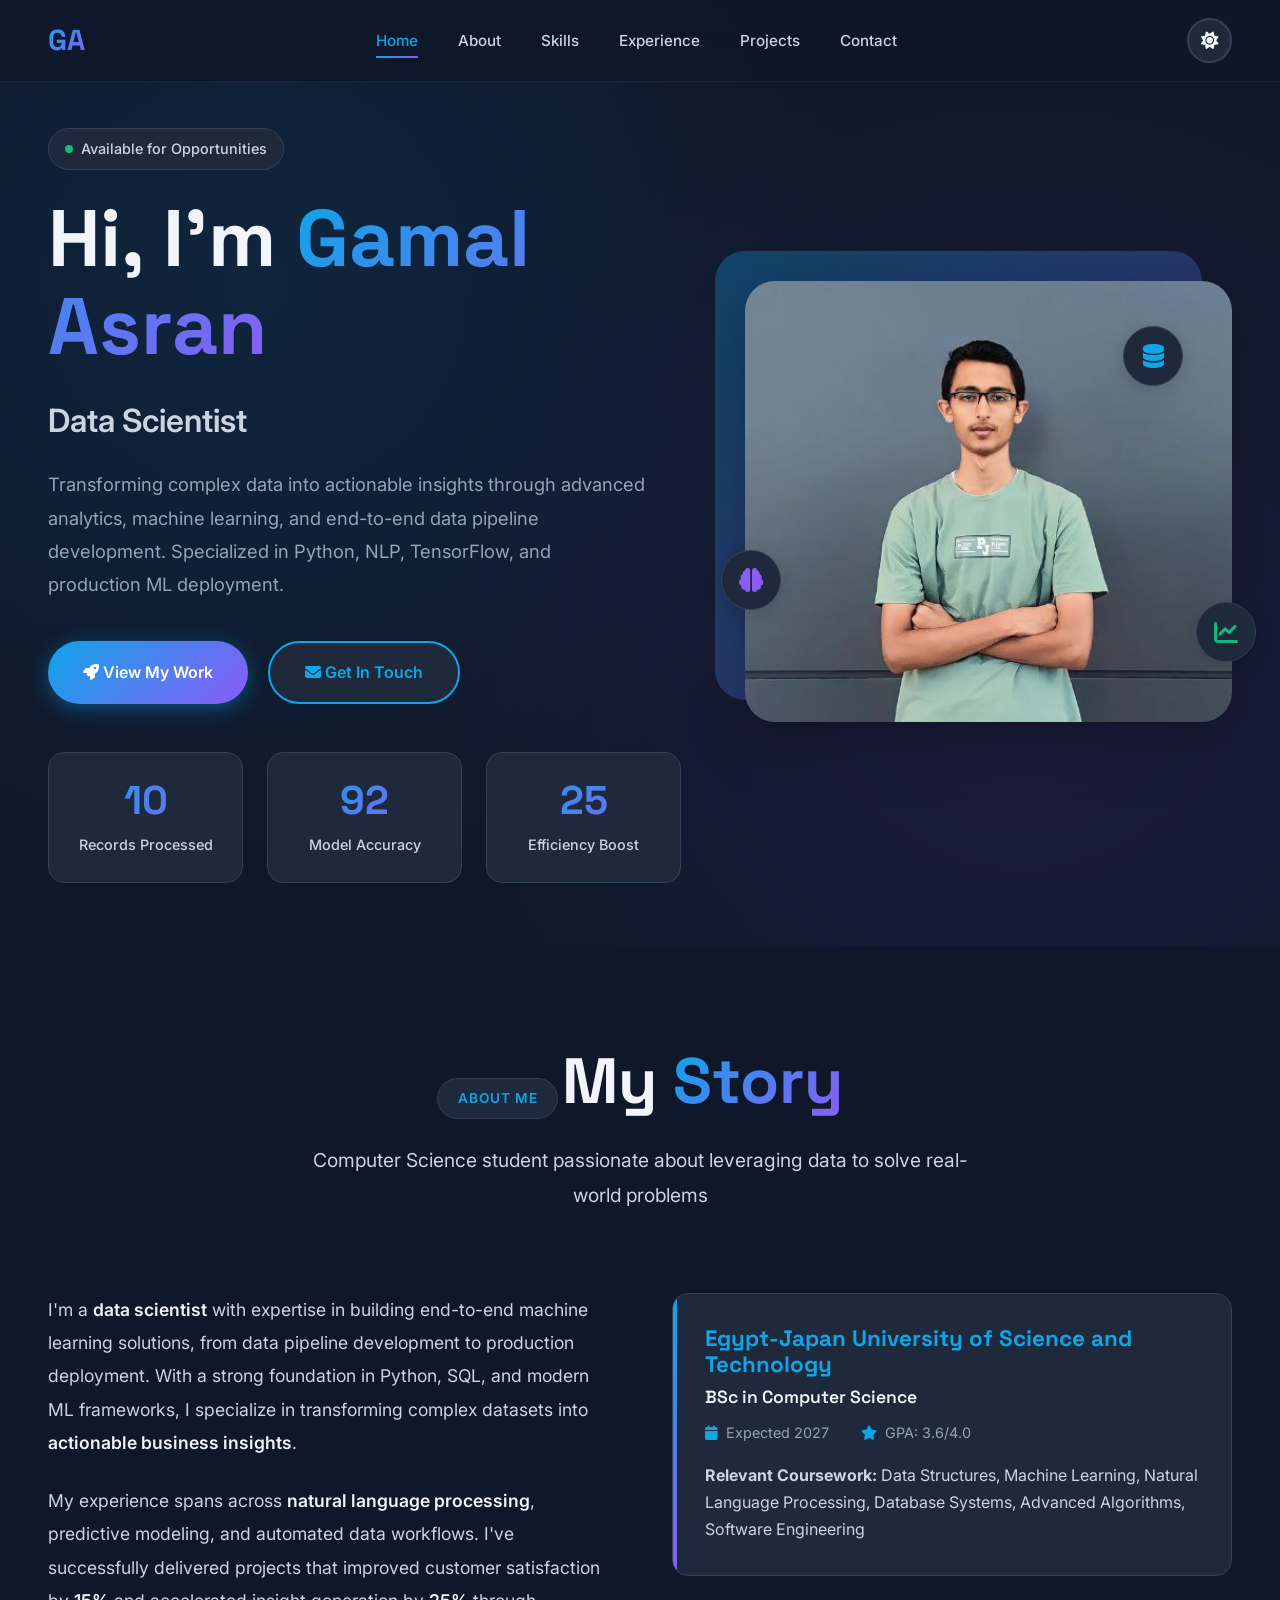
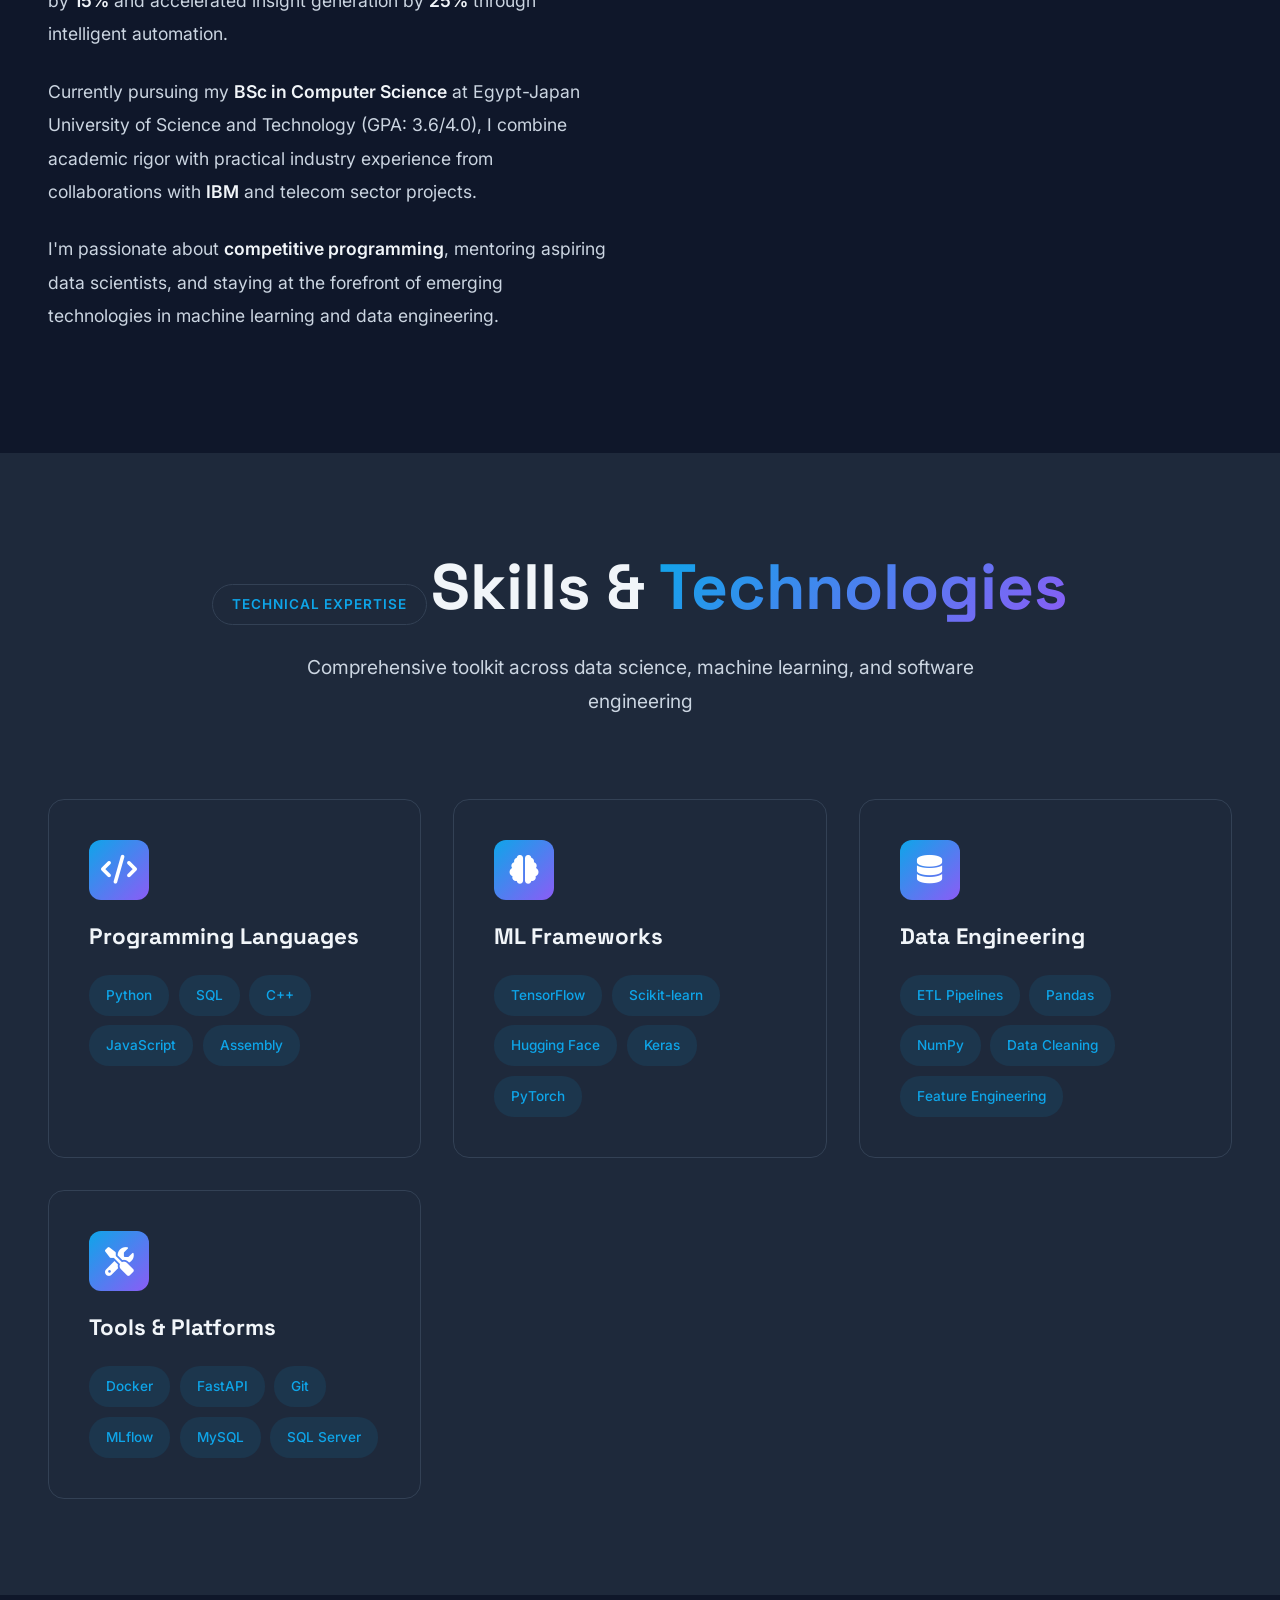
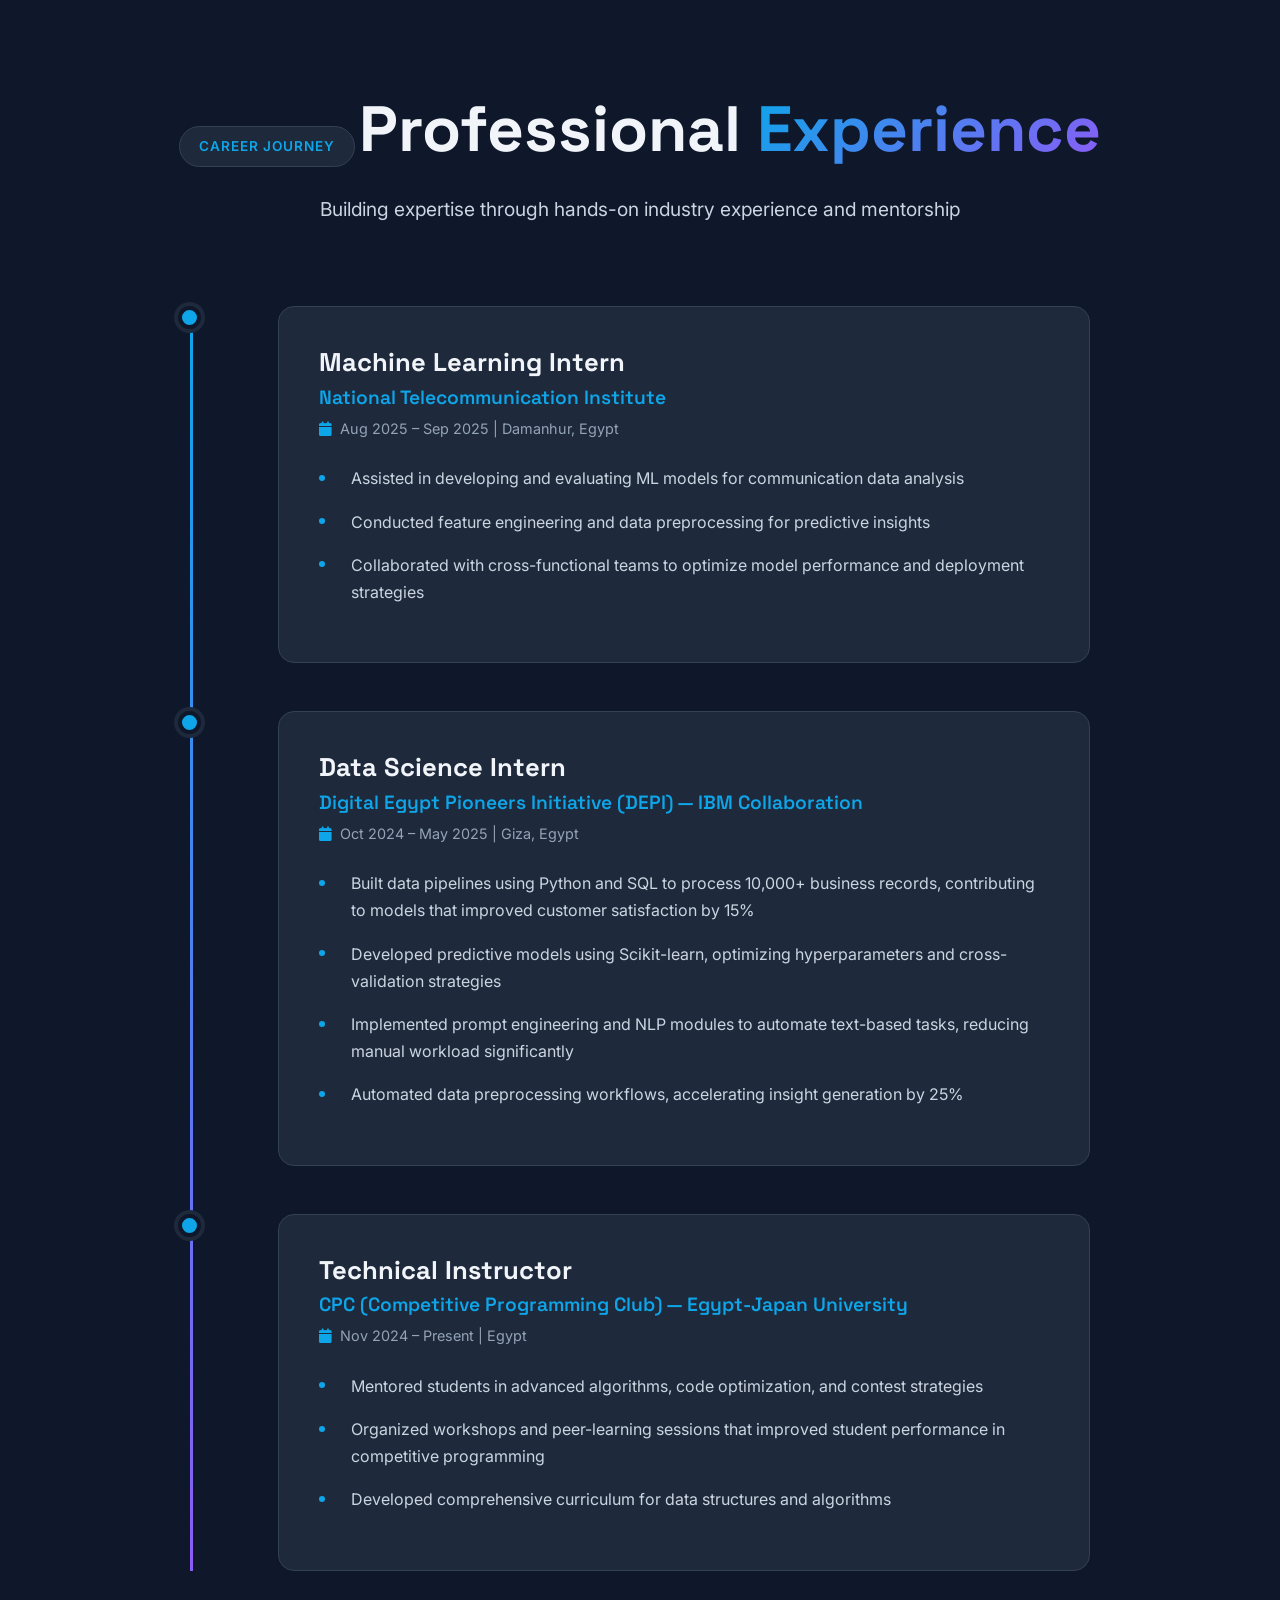
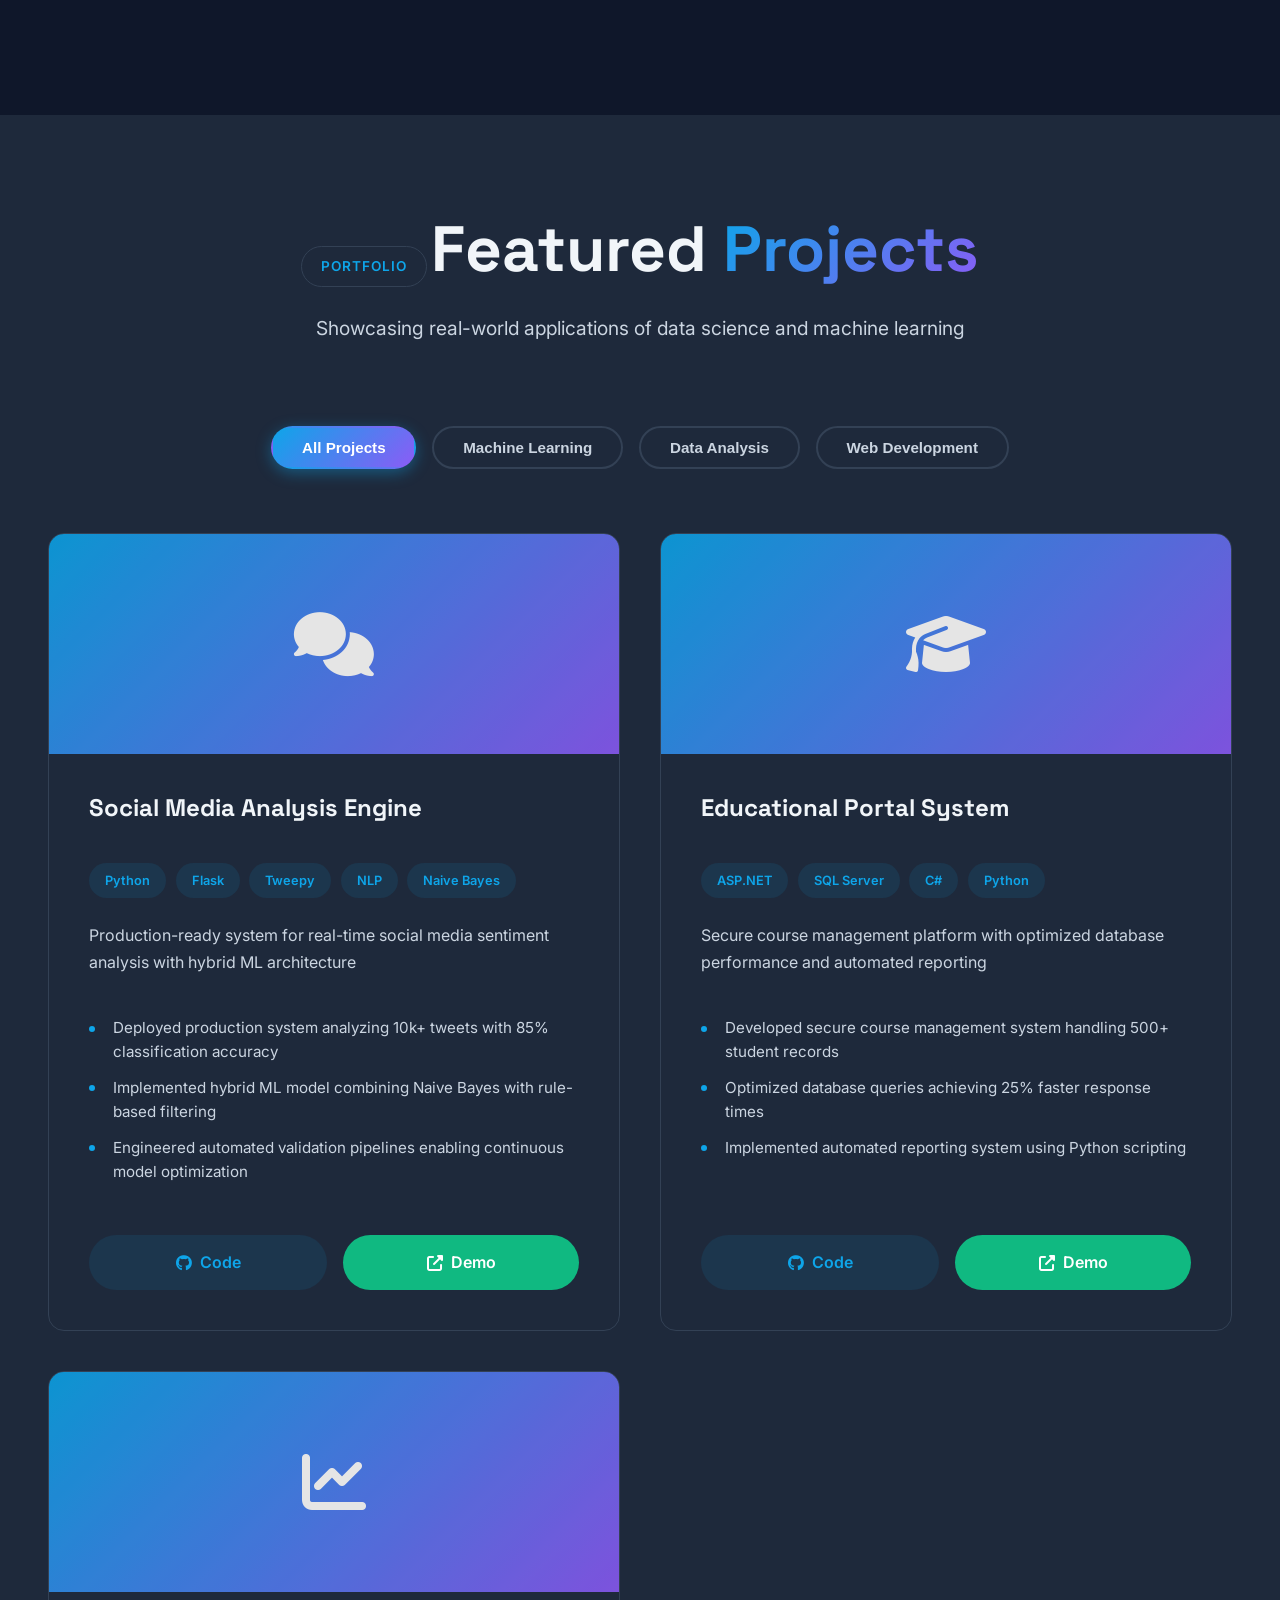
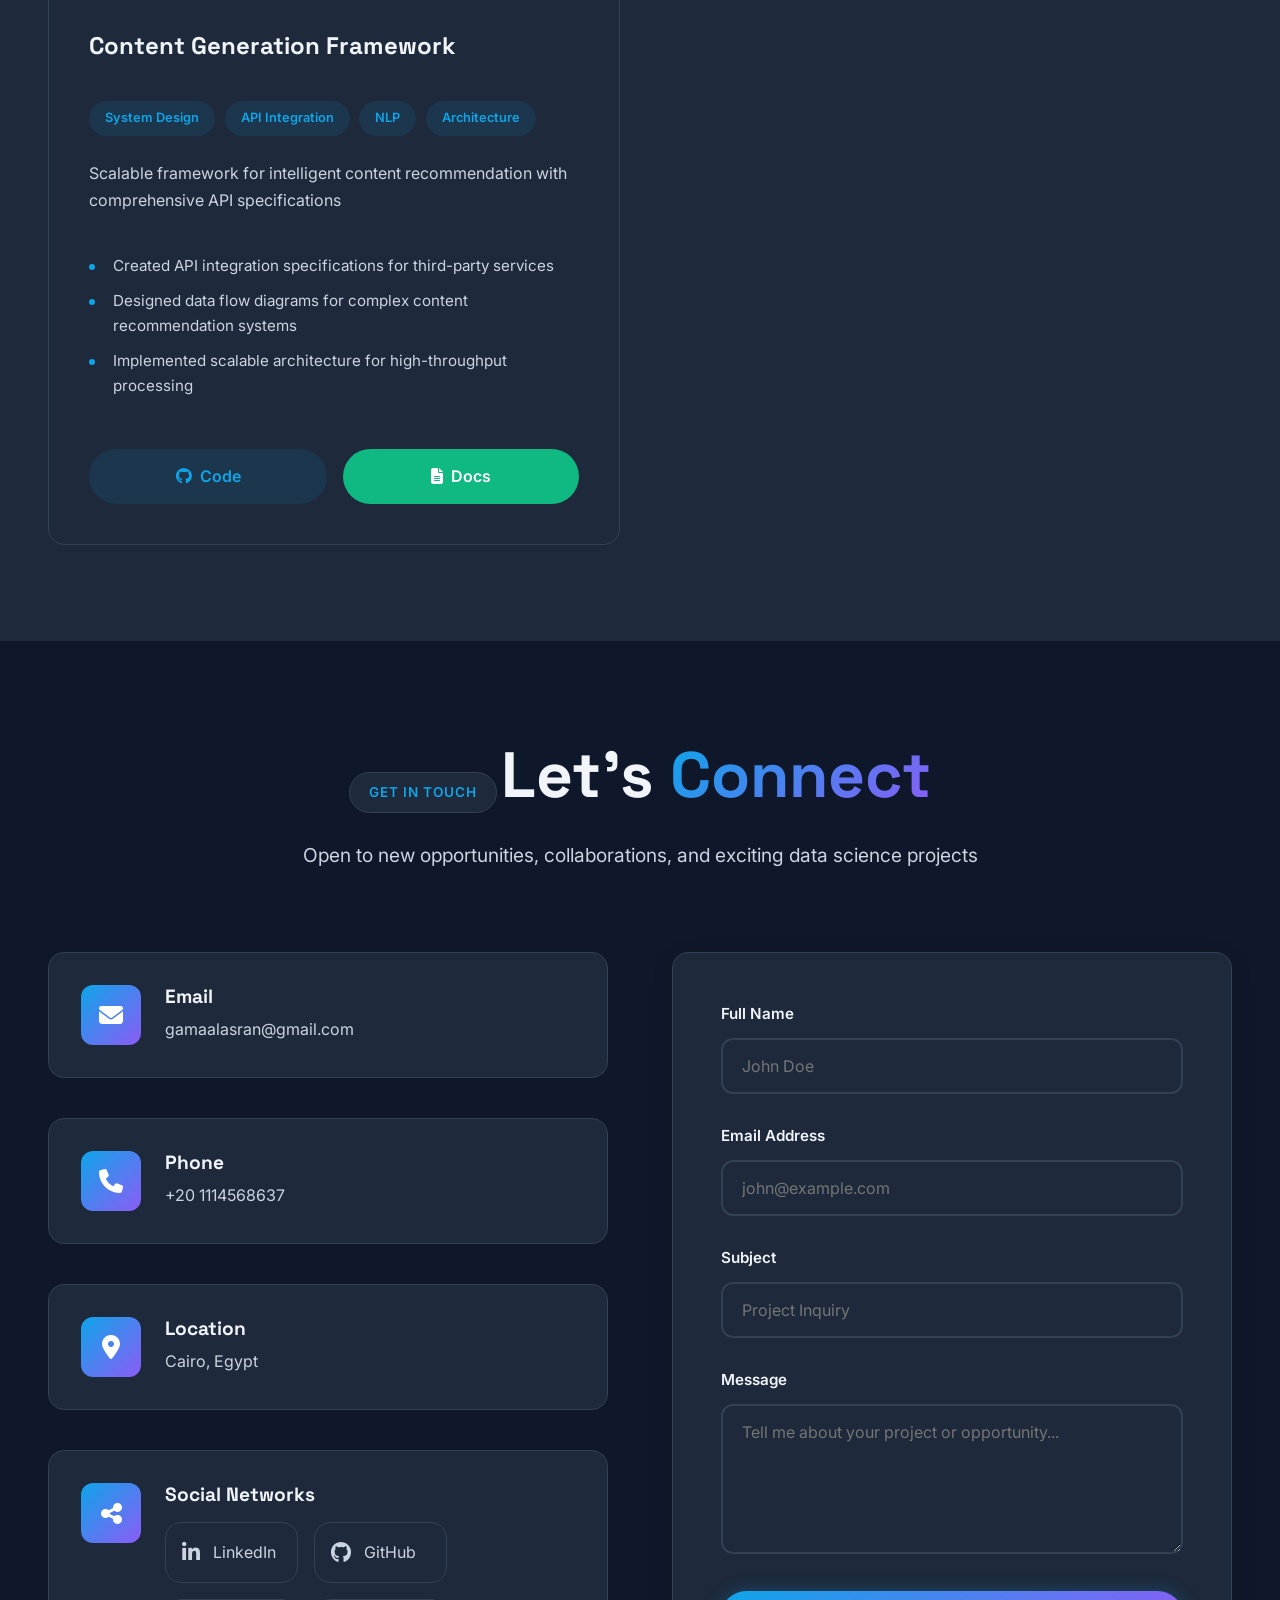
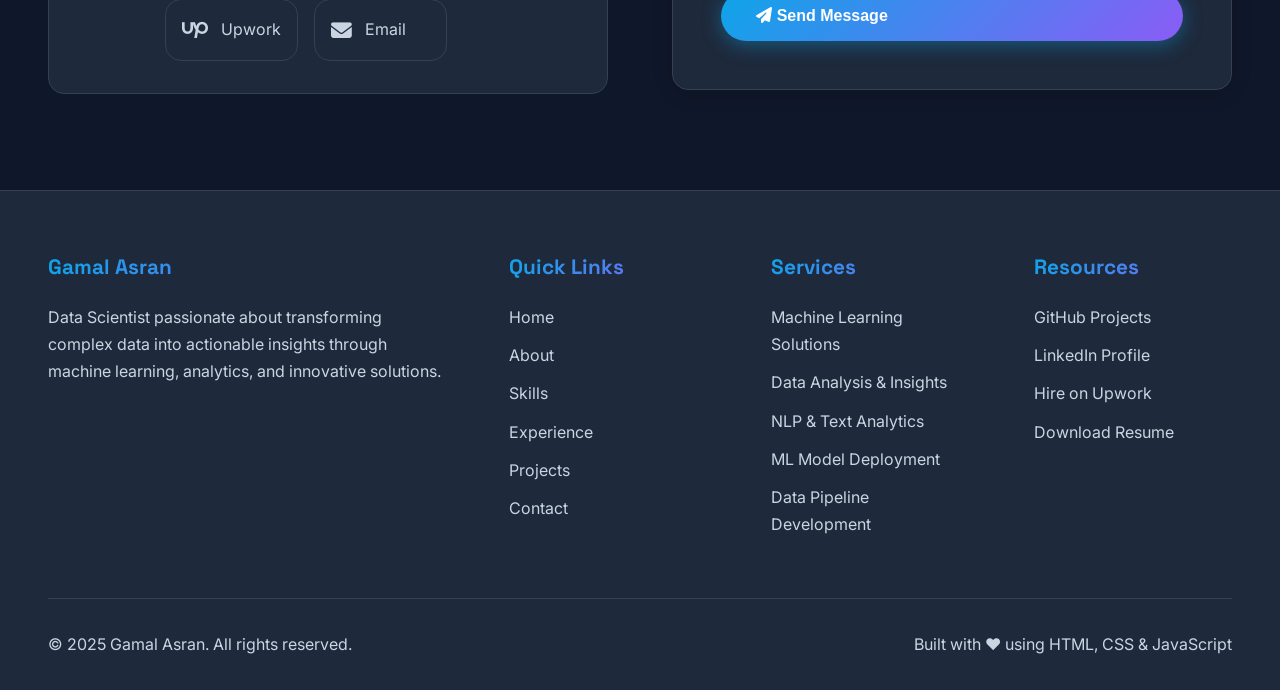
==== commit a8e2f340: "update style" ====
--- a/portfolio.html
+++ b/portfolio.html
@@ -3,589 +3,92 @@
 <head>
     <meta charset="UTF-8">
     <meta name="viewport" content="width=device-width, initial-scale=1.0">
-    <title>Gamal Asran - Data Scientist</title>
+    <meta name="description" content="Gamal Asran - Data Scientist specializing in ML, NLP, and end-to-end data pipelines. Building innovative solutions with Python, TensorFlow, and modern data engineering tools.">
+    <meta name="keywords" content="Data Science, Machine Learning, Python, SQL, TensorFlow, NLP, Portfolio, Gamal Asran">
+    <meta name="author" content="Gamal Asran">
+    <title>Gamal Asran | Data Scientist & ML Engineer</title>
+    <link rel="stylesheet" href="style.css">
+    <!-- Fonts -->
+    <link rel="preconnect" href="https://fonts.googleapis.com">
+    <link rel="preconnect" href="https://fonts.gstatic.com" crossorigin>
+    <link href="https://fonts.googleapis.com/css2?family=Inter:wght@300;400;500;600;700;800;900&family=Space+Grotesk:wght@500;600;700&display=swap" rel="stylesheet">
+    
+    <!-- Font Awesome -->
     <link rel="stylesheet" href="https://cdnjs.cloudflare.com/ajax/libs/font-awesome/6.4.0/css/all.min.css">
-    <link href="https://fonts.googleapis.com/css2?family=Inter:wght@300;400;500;600;700&family=Poppins:wght@400;500;600;700&display=swap" rel="stylesheet">
-    <style>
-        :root {
-            --primary: #0a192f;
-            --secondary: #112240;
-            --accent: #64ffda;
-            --text-primary: #e6f1ff;
-            --text-secondary: #8892b0;
-            --white: #ffffff;
-            --card-bg: #112240;
-        }
-
-        * {
-            margin: 0;
-            padding: 0;
-            box-sizing: border-box;
-        }
-
-        html {
-            scroll-behavior: smooth;
-        }
-
-        body {
-            font-family: 'Inter', sans-serif;
-            line-height: 1.6;
-            color: var(--text-secondary);
-            background-color: var(--primary);
-        }
-
-        h1, h2, h3, h4 {
-            font-family: 'Poppins', sans-serif;
-            color: var(--text-primary);
-            margin-bottom: 1rem;
-        }
-
-        h1 {
-            font-size: 3.5rem;
-            font-weight: 700;
-        }
-
-        h2 {
-            font-size: 2.5rem;
-            position: relative;
-            display: inline-block;
-            margin-bottom: 3rem;
-        }
-
-        h2::after {
-            content: '';
-            position: absolute;
-            bottom: -10px;
-            left: 0;
-            width: 60px;
-            height: 3px;
-            background-color: var(--accent);
-        }
-
-        h3 {
-            font-size: 1.5rem;
-        }
-
-        p {
-            margin-bottom: 1.5rem;
-        }
-
-        a {
-            color: var(--accent);
-            text-decoration: none;
-            transition: all 0.3s ease;
-        }
-
-        a:hover {
-            color: var(--white);
-        }
-
-        .container {
-            width: 90%;
-            max-width: 1200px;
-            margin: 0 auto;
-            padding: 0 20px;
-        }
-
-        section {
-            padding: 100px 0;
-        }
-
-        .btn {
-            display: inline-block;
-            padding: 12px 28px;
-            background-color: transparent;
-            color: var(--accent);
-            border: 1px solid var(--accent);
-            border-radius: 4px;
-            font-weight: 500;
-            cursor: pointer;
-            transition: all 0.3s ease;
-        }
-
-        .btn:hover {
-            background-color: rgba(100, 255, 218, 0.1);
-            transform: translateY(-3px);
-        }
-
-        .btn-primary {
-            background-color: var(--accent);
-            color: var(--primary);
-        }
-
-        .btn-primary:hover {
-            background-color: var(--white);
-        }
-
-        /* Navigation */
-        nav {
-            position: fixed;
-            top: 0;
-            width: 100%;
-            background-color: rgba(10, 25, 47, 0.9);
-            backdrop-filter: blur(10px);
-            z-index: 1000;
-            padding: 20px 0;
-            transition: all 0.3s ease;
-        }
-
-        nav .container {
-            display: flex;
-            justify-content: space-between;
-            align-items: center;
-        }
-
-        .logo {
-            font-family: 'Poppins', sans-serif;
-            font-weight: 700;
-            font-size: 1.5rem;
-            color: var(--accent);
-        }
-
-        .nav-links {
-            display: flex;
-            list-style: none;
-        }
-
-        .nav-links li {
-            margin-left: 2rem;
-        }
-
-        .nav-links a {
-            color: var(--text-primary);
-            font-weight: 500;
-        }
-
-        .nav-links a:hover {
-            color: var(--accent);
-        }
-
-        .hamburger {
-            display: none;
-            cursor: pointer;
-        }
-
-        /* Hero Section */
-        #hero {
-            height: 100vh;
-            display: flex;
-            align-items: center;
-            background-color: var(--primary);
-        }
-
-        .hero-content {
-            max-width: 800px;
-        }
-
-        .hero-greeting {
-            color: var(--accent);
-            font-family: 'Poppins', sans-serif;
-            margin-bottom: 1rem;
-            font-size: 1.2rem;
-        }
-
-        .hero-title {
-            font-size: 4rem;
-            margin-bottom: 1rem;
-            line-height: 1.1;
-        }
-
-        .hero-subtitle {
-            font-size: 1.5rem;
-            color: var(--text-secondary);
-            margin-bottom: 2rem;
-        }
-
-        .hero-description {
-            font-size: 1.2rem;
-            max-width: 600px;
-            margin-bottom: 2.5rem;
-        }
-
-        .hero-btns {
-            display: flex;
-            gap: 20px;
-        }
-
-        /* About Section */
-        #about {
-            background-color: var(--secondary);
-        }
-
-        .about-content {
-            display: grid;
-            grid-template-columns: 3fr 2fr;
-            gap: 50px;
-            align-items: center;
-        }
-
-        .about-text p {
-            margin-bottom: 1.5rem;
-        }
-
-        .about-image {
-            background-color: var(--card-bg);
-            border-radius: 5px;
-            height: 300px;
-            display: flex;
-            align-items: center;
-            justify-content: center;
-            border: 1px solid rgba(100, 255, 218, 0.1);
-        }
-
-        /* Skills Section */
-        .skills-container {
-            display: grid;
-            grid-template-columns: repeat(auto-fill, minmax(300px, 1fr));
-            gap: 30px;
-        }
-
-        .skill-category {
-            background-color: var(--card-bg);
-            padding: 30px;
-            border-radius: 5px;
-            border: 1px solid rgba(100, 255, 218, 0.1);
-            transition: transform 0.3s ease;
-        }
-
-        .skill-category:hover {
-            transform: translateY(-5px);
-        }
-
-        .skill-category h3 {
-            display: flex;
-            align-items: center;
-            margin-bottom: 1.5rem;
-        }
-
-        .skill-category h3 i {
-            margin-right: 10px;
-            color: var(--accent);
-        }
-
-        .skill-items {
-            display: flex;
-            flex-wrap: wrap;
-            gap: 10px;
-        }
-
-        .skill-item {
-            background-color: rgba(100, 255, 218, 0.1);
-            color: var(--accent);
-            padding: 8px 15px;
-            border-radius: 20px;
-            font-size: 0.9rem;
-        }
-
-        /* Projects Section */
-        #projects {
-            background-color: var(--secondary);
-        }
-
-        .projects-grid {
-            display: grid;
-            grid-template-columns: repeat(auto-fill, minmax(350px, 1fr));
-            gap: 30px;
-        }
-
-        .project-card {
-            background-color: var(--card-bg);
-            border-radius: 5px;
-            padding: 30px;
-            border: 1px solid rgba(100, 255, 218, 0.1);
-            transition: transform 0.3s ease;
-        }
-
-        .project-card:hover {
-            transform: translateY(-5px);
-        }
-
-        .project-header {
-            display: flex;
-            justify-content: space-between;
-            align-items: flex-start;
-            margin-bottom: 1.5rem;
-        }
-
-        .project-links {
-            display: flex;
-            gap: 15px;
-        }
-
-        .project-links a {
-            font-size: 1.2rem;
-        }
-
-        .project-description {
-            margin-bottom: 1.5rem;
-        }
-
-        .project-tech {
-            display: flex;
-            flex-wrap: wrap;
-            gap: 10px;
-            margin-bottom: 1.5rem;
-        }
-
-        .tech-tag {
-            background-color: rgba(100, 255, 218, 0.1);
-            color: var(--accent);
-            padding: 5px 12px;
-            border-radius: 15px;
-            font-size: 0.8rem;
-        }
-
-        .project-highlights ul {
-            list-style: none;
-            padding-left: 0;
-        }
-
-        .project-highlights li {
-            margin-bottom: 10px;
-            position: relative;
-            padding-left: 20px;
-        }
-
-        .project-highlights li::before {
-            content: '▹';
-            position: absolute;
-            left: 0;
-            color: var(--accent);
-        }
-
-        /* Experience Section */
-        .experience-timeline {
-            position: relative;
-            max-width: 800px;
-            margin: 0 auto;
-        }
-
-        .experience-timeline::before {
-            content: '';
-            position: absolute;
-            top: 0;
-            bottom: 0;
-            left: 30px;
-            width: 2px;
-            background-color: var(--accent);
-        }
-
-        .experience-item {
-            position: relative;
-            margin-bottom: 50px;
-            padding-left: 80px;
-        }
-
-        .experience-date {
-            position: absolute;
-            left: -30px;
-            top: 5px;
-            width: 60px;
-            text-align: center;
-            color: var(--accent);
-            font-weight: 500;
-        }
-
-        .experience-content {
-            background-color: var(--card-bg);
-            padding: 25px;
-            border-radius: 5px;
-            border: 1px solid rgba(100, 255, 218, 0.1);
-        }
-
-        .experience-role {
-            font-size: 1.2rem;
-            color: var(--text-primary);
-            margin-bottom: 5px;
-        }
-
-        .experience-company {
-            color: var(--accent);
-            margin-bottom: 15px;
-            font-weight: 500;
-        }
-
-        .experience-description ul {
-            list-style: none;
-            padding-left: 0;
-        }
-
-        .experience-description li {
-            margin-bottom: 10px;
-            position: relative;
-            padding-left: 20px;
-        }
-
-        .experience-description li::before {
-            content: '▹';
-            position: absolute;
-            left: 0;
-            color: var(--accent);
-        }
-
-        /* Contact Section */
-        #contact {
-            background-color: var(--secondary);
-        }
-
-        .contact-container {
-            display: grid;
-            grid-template-columns: 1fr 1fr;
-            gap: 50px;
-        }
-
-        .contact-info h3 {
-            margin-bottom: 1.5rem;
-        }
-
-        .contact-details {
-            margin-bottom: 2rem;
-        }
-
-        .contact-item {
-            display: flex;
-            align-items: center;
-            margin-bottom: 15px;
-        }
-
-        .contact-item i {
-            margin-right: 15px;
-            color: var(--accent);
-            width: 20px;
-            text-align: center;
-        }
-
-        .social-links {
-            display: flex;
-            gap: 20px;
-        }
-
-        .social-links a {
-            font-size: 1.5rem;
-        }
-
-        .contact-form {
-            background-color: var(--card-bg);
-            padding: 30px;
-            border-radius: 5px;
-            border: 1px solid rgba(100, 255, 218, 0.1);
-        }
-
-        .form-group {
-            margin-bottom: 20px;
-        }
-
-        .form-group label {
-            display: block;
-            margin-bottom: 8px;
-            color: var(--text-primary);
-        }
-
-        .form-control {
-            width: 100%;
-            padding: 12px 15px;
-            background-color: rgba(10, 25, 47, 0.7);
-            border: 1px solid rgba(100, 255, 218, 0.2);
-            border-radius: 4px;
-            color: var(--text-primary);
-            font-family: 'Inter', sans-serif;
-        }
-
-        textarea.form-control {
-            min-height: 150px;
-            resize: vertical;
-        }
-
-        /* Footer */
-        footer {
-            background-color: var(--primary);
-            padding: 30px 0;
-            text-align: center;
-            border-top: 1px solid rgba(100, 255, 218, 0.1);
-        }
-
-        /* Responsive Design */
-        @media (max-width: 768px) {
-            h1 {
-                font-size: 2.5rem;
-            }
-            
-            h2 {
-                font-size: 2rem;
-            }
-            
-            .hamburger {
-                display: block;
-            }
-            
-            .nav-links {
-                position: fixed;
-                top: 70px;
-                right: -100%;
-                flex-direction: column;
-                background-color: var(--secondary);
-                width: 100%;
-                text-align: center;
-                transition: 0.3s;
-                box-shadow: 0 10px 27px rgba(0, 0, 0, 0.05);
-                padding: 20px 0;
-            }
-            
-            .nav-links.active {
-                right: 0;
-            }
-            
-            .nav-links li {
-                margin: 15px 0;
-            }
-            
-            .about-content {
-                grid-template-columns: 1fr;
-            }
-            
-            .contact-container {
-                grid-template-columns: 1fr;
-            }
-            
-            .hero-btns {
-                flex-direction: column;
-                gap: 15px;
-            }
-        }
-    </style>
+    
 </head>
-<body>
-    <!-- Navigation Bar -->
-    <nav>
-        <div class="container">
-            <a href="#" class="logo">GA</a>
-            <ul class="nav-links">
+<body data-theme="dark">
+    <!-- Navigation -->
+    <nav class="navbar" id="navbar">
+        <div class="nav-container">
+            <a href="#home" class="logo">GA</a>
+            <ul class="nav-links" id="navLinks">
+                <li><a href="#home">Home</a></li>
                 <li><a href="#about">About</a></li>
                 <li><a href="#skills">Skills</a></li>
+                <li><a href="#experience">Experience</a></li>
                 <li><a href="#projects">Projects</a></li>
-                <li><a href="#experience">Experience</a></li>
                 <li><a href="#contact">Contact</a></li>
             </ul>
-            <div class="hamburger">
+            <button class="theme-toggle" id="themeToggle" aria-label="Toggle theme">
+                <i class="fas fa-moon"></i>
+            </button>
+            <button class="mobile-menu-toggle" id="mobileMenuToggle" aria-label="Toggle menu">
                 <i class="fas fa-bars"></i>
-            </div>
+            </button>
         </div>
     </nav>
 
     <!-- Hero Section -->
-    <section id="hero">
-        <div class="container">
+    <section class="hero" id="home">
+        <div class="hero-container">
             <div class="hero-content">
-                <p class="hero-greeting">Hi, my name is</p>
-                <h1 class="hero-title">Gamal Asran.</h1>
-                <h2 class="hero-subtitle">I transform data into insights.</h2>
-                <p class="hero-description">
-                    I'm a data scientist specializing in building machine learning solutions and data pipelines. 
-                    Currently, I'm focused on developing innovative models that solve real-world problems.
+                <div class="hero-badge">
+                    <span class="status-dot"></span>
+                    <span>Available for Opportunities</span>
+                </div>
+                <h1>Hi, I'm <span class="gradient-text">Gamal Asran</span></h1>
+                <p class="subtitle"></p>
+                <p class="description">
+                    Transforming complex data into actionable insights through advanced analytics, machine learning, and end-to-end data pipeline development. Specialized in Python, NLP, TensorFlow, and production ML deployment.
                 </p>
-                <div class="hero-btns">
-                    <a href="#projects" class="btn btn-primary">View My Work</a>
-                    <a href="#contact" class="btn">Get In Touch</a>
+                <div class="hero-buttons">
+                    <a href="#projects" class="btn btn-primary">
+                        <span><i class="fas fa-rocket"></i> View My Work</span>
+                    </a>
+                    <a href="#contact" class="btn btn-secondary">
+                        <span><i class="fas fa-envelope"></i> Get In Touch</span>
+                    </a>
+                </div>
+                <div class="hero-stats">
+                    <div class="stat-item">
+                        <h3>10K+</h3>
+                        <p>Records Processed</p>
+                    </div>
+                    <div class="stat-item">
+                        <h3>92%</h3>
+                        <p>Model Accuracy</p>
+                    </div>
+                    <div class="stat-item">
+                        <h3>25%</h3>
+                        <p>Efficiency Boost</p>
+                    </div>
+                </div>
+            </div>
+            <div class="hero-image">
+                <div class="profile-wrapper">
+                    <img src="me.png" alt="Gamal Asran Profile" class="profile-img">
+                    <div class="floating-elements">
+                        <div class="floating-icon" style="color: #0ea5e9;">
+                            <i class="fas fa-database"></i>
+                        </div>
+                        <div class="floating-icon" style="color: #8b5cf6;">
+                            <i class="fas fa-brain"></i>
+                        </div>
+                        <div class="floating-icon" style="color: #10b981;">
+                            <i class="fas fa-chart-line"></i>
+                        </div>
+                    </div>
                 </div>
             </div>
         </div>
@@ -593,29 +96,37 @@
 
     <!-- About Section -->
     <section id="about">
-        <div class="container">
-            <h2>About Me</h2>
-            <div class="about-content">
-                <div class="about-text">
+        <div class="section-header">
+            <span class="section-label">About Me</span>
+            <h2>My <span class="gradient-text">Story</span></h2>
+            <p>Computer Science student passionate about leveraging data to solve real-world problems</p>
+        </div>
+        <div class="about-content">
+            <div class="about-text">
+                <p>
+                    I'm a <strong>data scientist</strong> with expertise in building end-to-end machine learning solutions, from data pipeline development to production deployment. With a strong foundation in Python, SQL, and modern ML frameworks, I specialize in transforming complex datasets into <strong>actionable business insights</strong>.
+                </p>
+                <p>
+                    My experience spans across <strong>natural language processing</strong>, predictive modeling, and automated data workflows. I've successfully delivered projects that improved customer satisfaction by <strong>15%</strong> and accelerated insight generation by <strong>25%</strong> through intelligent automation.
+                </p>
+                <p>
+                    Currently pursuing my <strong>BSc in Computer Science</strong> at Egypt-Japan University of Science and Technology (GPA: 3.6/4.0), I combine academic rigor with practical industry experience from collaborations with <strong>IBM</strong> and telecom sector projects.
+                </p>
+                <p>
+                    I'm passionate about <strong>competitive programming</strong>, mentoring aspiring data scientists, and staying at the forefront of emerging technologies in machine learning and data engineering.
+                </p>
+            </div>
+            <div class="education-timeline">
+                <div class="education-card">
+                    <h3>Egypt-Japan University of Science and Technology</h3>
+                    <h4>BSc in Computer Science</h4>
+                    <div class="education-meta">
+                        <span><i class="fas fa-calendar"></i> Expected 2027</span>
+                        <span><i class="fas fa-star"></i> GPA: 3.6/4.0</span>
+                    </div>
                     <p>
-                        Hello! I'm Gamal, a passionate data scientist with a strong foundation in computer science 
-                        and a keen interest in extracting meaningful insights from complex datasets. My journey in 
-                        data science began during my university studies, where I discovered the power of machine 
-                        learning to solve real-world problems.
+                        <strong>Relevant Coursework:</strong> Data Structures, Machine Learning, Natural Language Processing, Database Systems, Advanced Algorithms, Software Engineering
                     </p>
-                    <p>
-                        I specialize in building end-to-end machine learning pipelines, from data collection and 
-                        preprocessing to model deployment. I enjoy working on challenging problems and am always 
-                        eager to learn new technologies and methodologies in the rapidly evolving field of data science.
-                    </p>
-                    <p>
-                        When I'm not coding or analyzing data, you can find me participating in competitive programming 
-                        contests, contributing to open-source projects, or mentoring aspiring data scientists.
-                    </p>
-                </div>
-                <div class="about-image">
-
-                    <i class="fas fa-user fa-5x" style="color: var(--accent);"></i>
                 </div>
             </div>
         </div>
@@ -623,48 +134,120 @@
 
     <!-- Skills Section -->
     <section id="skills">
-        <div class="container">
-            <h2>Skills & Technologies</h2>
-            <div class="skills-container">
-                <div class="skill-category">
-                    <h3><i class="fas fa-code"></i> Programming</h3>
-                    <div class="skill-items">
-                        <span class="skill-item">Python</span>
-                        <span class="skill-item">SQL</span>
-                        <span class="skill-item">C++</span>
-                        <span class="skill-item">JavaScript</span>
-                        <span class="skill-item">R</span>
-                    </div>
-                </div>
-                <div class="skill-category">
-                    <h3><i class="fas fa-brain"></i> Machine Learning</h3>
-                    <div class="skill-items">
-                        <span class="skill-item">TensorFlow</span>
-                        <span class="skill-item">Scikit-learn</span>
-                        <span class="skill-item">Hugging Face</span>
-                        <span class="skill-item">Feature Engineering</span>
-                        <span class="skill-item">Model Evaluation</span>
-                    </div>
-                </div>
-                <div class="skill-category">
-                    <h3><i class="fas fa-database"></i> Data Engineering</h3>
-                    <div class="skill-items">
-                        <span class="skill-item">ETL Pipelines</span>
-                        <span class="skill-item">Data Cleaning</span>
-                        <span class="skill-item">SQL Optimization</span>
-                        <span class="skill-item">MLflow</span>
-                        <span class="skill-item">FastAPI</span>
-                    </div>
-                </div>
-                <div class="skill-category">
-                    <h3><i class="fas fa-tools"></i> Tools & Platforms</h3>
-                    <div class="skill-items">
-                        <span class="skill-item">Git</span>
-                        <span class="skill-item">Docker</span>
-                        <span class="skill-item">MySQL</span>
-                        <span class="skill-item">SQL Server</span>
-                        <span class="skill-item">Flask</span>
-                    </div>
+        <div class="section-header">
+            <span class="section-label">Technical Expertise</span>
+            <h2>Skills & <span class="gradient-text">Technologies</span></h2>
+            <p>Comprehensive toolkit across data science, machine learning, and software engineering</p>
+        </div>
+        <div class="skills-grid">
+            <div class="skill-category">
+                <div class="skill-icon">
+                    <i class="fas fa-code"></i>
+                </div>
+                <h3>Programming Languages</h3>
+                <div class="skill-tags">
+                    <span class="skill-tag">Python</span>
+                    <span class="skill-tag">SQL</span>
+                    <span class="skill-tag">C++</span>
+                    <span class="skill-tag">JavaScript</span>
+                    <span class="skill-tag">Assembly</span>
+                </div>
+            </div>
+            <div class="skill-category">
+                <div class="skill-icon">
+                    <i class="fas fa-brain"></i>
+                </div>
+                <h3>ML Frameworks</h3>
+                <div class="skill-tags">
+                    <span class="skill-tag">TensorFlow</span>
+                    <span class="skill-tag">Scikit-learn</span>
+                    <span class="skill-tag">Hugging Face</span>
+                    <span class="skill-tag">Keras</span>
+                    <span class="skill-tag">PyTorch</span>
+                </div>
+            </div>
+            <div class="skill-category">
+                <div class="skill-icon">
+                    <i class="fas fa-database"></i>
+                </div>
+                <h3>Data Engineering</h3>
+                <div class="skill-tags">
+                    <span class="skill-tag">ETL Pipelines</span>
+                    <span class="skill-tag">Pandas</span>
+                    <span class="skill-tag">NumPy</span>
+                    <span class="skill-tag">Data Cleaning</span>
+                    <span class="skill-tag">Feature Engineering</span>
+                </div>
+            </div>
+            <div class="skill-category">
+                <div class="skill-icon">
+                    <i class="fas fa-tools"></i>
+                </div>
+                <h3>Tools & Platforms</h3>
+                <div class="skill-tags">
+                    <span class="skill-tag">Docker</span>
+                    <span class="skill-tag">FastAPI</span>
+                    <span class="skill-tag">Git</span>
+                    <span class="skill-tag">MLflow</span>
+                    <span class="skill-tag">MySQL</span>
+                    <span class="skill-tag">SQL Server</span>
+                </div>
+            </div>
+        </div>
+    </section>
+
+    <!-- Experience Section -->
+    <section id="experience">
+        <div class="section-header">
+            <span class="section-label">Career Journey</span>
+            <h2>Professional <span class="gradient-text">Experience</span></h2>
+            <p>Building expertise through hands-on industry experience and mentorship</p>
+        </div>
+        <div class="timeline">
+            <div class="timeline-item">
+                <div class="experience-card">
+                    <h3>Machine Learning Intern</h3>
+                    <h4>National Telecommunication Institute</h4>
+                    <p class="experience-date">
+                        <i class="fas fa-calendar"></i>
+                        Aug 2025 – Sep 2025 | Damanhur, Egypt
+                    </p>
+                    <ul>
+                        <li>Assisted in developing and evaluating ML models for communication data analysis</li>
+                        <li>Conducted feature engineering and data preprocessing for predictive insights</li>
+                        <li>Collaborated with cross-functional teams to optimize model performance and deployment strategies</li>
+                    </ul>
+                </div>
+            </div>
+            <div class="timeline-item">
+                <div class="experience-card">
+                    <h3>Data Science Intern</h3>
+                    <h4>Digital Egypt Pioneers Initiative (DEPI) — IBM Collaboration</h4>
+                    <p class="experience-date">
+                        <i class="fas fa-calendar"></i>
+                        Oct 2024 – May 2025 | Giza, Egypt
+                    </p>
+                    <ul>
+                        <li>Built data pipelines using Python and SQL to process 10,000+ business records, contributing to models that improved customer satisfaction by 15%</li>
+                        <li>Developed predictive models using Scikit-learn, optimizing hyperparameters and cross-validation strategies</li>
+                        <li>Implemented prompt engineering and NLP modules to automate text-based tasks, reducing manual workload significantly</li>
+                        <li>Automated data preprocessing workflows, accelerating insight generation by 25%</li>
+                    </ul>
+                </div>
+            </div>
+            <div class="timeline-item">
+                <div class="experience-card">
+                    <h3>Technical Instructor</h3>
+                    <h4>CPC (Competitive Programming Club) — Egypt-Japan University</h4>
+                    <p class="experience-date">
+                        <i class="fas fa-calendar"></i>
+                        Nov 2024 – Present | Egypt
+                    </p>
+                    <ul>
+                        <li>Mentored students in advanced algorithms, code optimization, and contest strategies</li>
+                        <li>Organized workshops and peer-learning sessions that improved student performance in competitive programming</li>
+                        <li>Developed comprehensive curriculum for data structures and algorithms</li>
+                    </ul>
                 </div>
             </div>
         </div>
@@ -672,130 +255,105 @@
 
     <!-- Projects Section -->
     <section id="projects">
-        <div class="container">
-            <h2>Featured Projects</h2>
-            <div class="projects-grid">
-                <div class="project-card">
-                    <div class="project-header">
-                        <h3>Social Media Analysis Engine</h3>
-                        <div class="project-links">
-                            <a href="https://github.com/GamalAsraan" target="_blank"><i class="fab fa-github"></i></a>
-                        </div>
-                    </div>
-                    <p class="project-description">
-                        A production system for analyzing social media data with high classification accuracy, 
-                        combining machine learning with rule-based filtering.
-                    </p>
+        <div class="section-header">
+            <span class="section-label">Portfolio</span>
+            <h2>Featured <span class="gradient-text">Projects</span></h2>
+            <p>Showcasing real-world applications of data science and machine learning</p>
+        </div>
+        <div class="project-filters">
+            <button class="filter-btn active" data-filter="all">All Projects</button>
+            <button class="filter-btn" data-filter="ml">Machine Learning</button>
+            <button class="filter-btn" data-filter="data">Data Analysis</button>
+            <button class="filter-btn" data-filter="web">Web Development</button>
+        </div>
+        <div class="projects-grid">
+            <!-- Project 1 -->
+            <div class="project-card" data-category="ml">
+                <div class="project-image">
+                    <i class="fas fa-comments"></i>
+                </div>
+                <div class="project-content">
+                    <h3>Social Media Analysis Engine</h3>
                     <div class="project-tech">
-                        <span class="tech-tag">Python</span>
-                        <span class="tech-tag">Flask</span>
-                        <span class="tech-tag">Tweepy</span>
-                        <span class="tech-tag">Naive Bayes</span>
-                    </div>
-                    <div class="project-highlights">
-                        <ul>
-                            <li>Deployed system analyzing 10k+ tweets with 85% classification accuracy</li>
-                            <li>Implemented hybrid ML model combining Naive Bayes with rule-based filtering</li>
-                            <li>Engineered automated validation pipelines for continuous model optimization</li>
-                        </ul>
-                    </div>
-                </div>
-                <div class="project-card">
-                    <div class="project-header">
-                        <h3>Educational Portal System</h3>
-                        <div class="project-links">
-                            <a href="https://github.com/GamalAsraan" target="_blank"><i class="fab fa-github"></i></a>
-                        </div>
-                    </div>
-                    <p class="project-description">
-                        A secure course management system designed to handle student records with optimized 
-                        database performance and automated reporting.
-                    </p>
+                        <span class="tech-badge">Python</span>
+                        <span class="tech-badge">Flask</span>
+                        <span class="tech-badge">Tweepy</span>
+                        <span class="tech-badge">NLP</span>
+                        <span class="tech-badge">Naive Bayes</span>
+                    </div>
+                    <p>Production-ready system for real-time social media sentiment analysis with hybrid ML architecture</p>
+                    <ul>
+                        <li>Deployed production system analyzing 10k+ tweets with 85% classification accuracy</li>
+                        <li>Implemented hybrid ML model combining Naive Bayes with rule-based filtering</li>
+                        <li>Engineered automated validation pipelines enabling continuous model optimization</li>
+                    </ul>
+                    <div class="project-links">
+                        <a href="https://github.com/GamalAsraan" class="project-link github" target="_blank">
+                            <i class="fab fa-github"></i> Code
+                        </a>
+                        <a href="#" class="project-link demo">
+                            <i class="fas fa-external-link-alt"></i> Demo
+                        </a>
+                    </div>
+                </div>
+            </div>
+
+            <!-- Project 2 -->
+            <div class="project-card" data-category="web">
+                <div class="project-image">
+                    <i class="fas fa-graduation-cap"></i>
+                </div>
+                <div class="project-content">
+                    <h3>Educational Portal System</h3>
                     <div class="project-tech">
-                        <span class="tech-tag">ASP.NET</span>
-                        <span class="tech-tag">SQL Server</span>
-                        <span class="tech-tag">C#</span>
-                        <span class="tech-tag">Python</span>
-                    </div>
-                    <div class="project-highlights">
-                        <ul>
-                            <li>Developed secure course management system handling 500+ student records</li>
-                            <li>Optimized database queries achieving 25% faster response times</li>
-                            <li>Implemented automated reporting system using Python scripting</li>
-                        </ul>
-                    </div>
-                </div>
-                <div class="project-card">
-                    <div class="project-header">
-                        <h3>Content Generation Framework</h3>
-                        <div class="project-links">
-                            <a href="https://github.com/GamalAsraan" target="_blank"><i class="fab fa-github"></i></a>
-                        </div>
-                    </div>
-                    <p class="project-description">
-                        A system design framework for content recommendation with API integration specifications 
-                        and data flow diagrams for complex systems.
-                    </p>
+                        <span class="tech-badge">ASP.NET</span>
+                        <span class="tech-badge">SQL Server</span>
+                        <span class="tech-badge">C#</span>
+                        <span class="tech-badge">Python</span>
+                    </div>
+                    <p>Secure course management platform with optimized database performance and automated reporting</p>
+                    <ul>
+                        <li>Developed secure course management system handling 500+ student records</li>
+                        <li>Optimized database queries achieving 25% faster response times</li>
+                        <li>Implemented automated reporting system using Python scripting</li>
+                    </ul>
+                    <div class="project-links">
+                        <a href="https://github.com/GamalAsraan" class="project-link github" target="_blank">
+                            <i class="fab fa-github"></i> Code
+                        </a>
+                        <a href="#" class="project-link demo">
+                            <i class="fas fa-external-link-alt"></i> Demo
+                        </a>
+                    </div>
+                </div>
+            </div>
+
+            <!-- Project 3 -->
+            <div class="project-card" data-category="ml data">
+                <div class="project-image">
+                    <i class="fas fa-chart-line"></i>
+                </div>
+                <div class="project-content">
+                    <h3>Content Generation Framework</h3>
                     <div class="project-tech">
-                        <span class="tech-tag">System Design</span>
-                        <span class="tech-tag">API Integration</span>
-                        <span class="tech-tag">Data Flow</span>
-                    </div>
-                    <div class="project-highlights">
-                        <ul>
-                            <li>Created API integration specifications for third-party services</li>
-                            <li>Designed data flow diagrams for complex content recommendation systems</li>
-                            <li>Implemented prompt engineering and NLP modules for text-based tasks</li>
-                        </ul>
-                    </div>
-                </div>
-            </div>
-        </div>
-    </section>
-
-    <!-- Experience Section -->
-    <section id="experience">
-        <div class="container">
-            <h2>Work Experience</h2>
-            <div class="experience-timeline">
-                <div class="experience-item">
-                    <div class="experience-date">2025</div>
-                    <div class="experience-content">
-                        <h3 class="experience-role">Machine Learning Intern</h3>
-                        <p class="experience-company">National Telecommunication Institute, Damanhur, Egypt</p>
-                        <div class="experience-description">
-                            <ul>
-                                <li>Assisted in developing and evaluating ML models for communication data analysis</li>
-                                <li>Conducted feature engineering and data preprocessing for predictive insights</li>
-                            </ul>
-                        </div>
-                    </div>
-                </div>
-                <div class="experience-item">
-                    <div class="experience-date">2024-2025</div>
-                    <div class="experience-content">
-                        <h3 class="experience-role">Data Science Intern</h3>
-                        <p class="experience-company">Digital Egypt Pioneers Initiative (IBM Collaboration), Giza, Egypt</p>
-                        <div class="experience-description">
-                            <ul>
-                                <li>Built data pipelines using Python and SQL to process 10,000+ business records</li>
-                                <li>Developed predictive models using Scikit-learn with hyperparameter optimization</li>
-                                <li>Implemented prompt engineering and NLP modules to automate text-based tasks</li>
-                            </ul>
-                        </div>
-                    </div>
-                </div>
-                <div class="experience-item">
-                    <div class="experience-date">2024-Present</div>
-                    <div class="experience-content">
-                        <h3 class="experience-role">Technical Instructor</h3>
-                        <p class="experience-company">CPC (Competitive Programming Club), Egypt-Japan University</p>
-                        <div class="experience-description">
-                            <ul>
-                                <li>Mentored students in advanced algorithms, code optimization, and contest strategies</li>
-                                <li>Organized workshops and peer-learning sessions to improve student performance</li>
-                            </ul>
-                        </div>
+                        <span class="tech-badge">System Design</span>
+                        <span class="tech-badge">API Integration</span>
+                        <span class="tech-badge">NLP</span>
+                        <span class="tech-badge">Architecture</span>
+                    </div>
+                    <p>Scalable framework for intelligent content recommendation with comprehensive API specifications</p>
+                    <ul>
+                        <li>Created API integration specifications for third-party services</li>
+                        <li>Designed data flow diagrams for complex content recommendation systems</li>
+                        <li>Implemented scalable architecture for high-throughput processing</li>
+                    </ul>
+                    <div class="project-links">
+                        <a href="https://github.com/GamalAsraan" class="project-link github" target="_blank">
+                            <i class="fab fa-github"></i> Code
+                        </a>
+                        <a href="#" class="project-link demo">
+                            <i class="fas fa-file-alt"></i> Docs
+                        </a>
                     </div>
                 </div>
             </div>
@@ -804,90 +362,134 @@
 
     <!-- Contact Section -->
     <section id="contact">
-        <div class="container">
-            <h2>Get In Touch</h2>
-            <div class="contact-container">
-                <div class="contact-info">
-                    <h3>Let's Connect</h3>
-                    <p>
-                        I'm currently open to new opportunities and collaborations. Whether you have a question 
-                        or just want to say hi, I'll try my best to get back to you!
-                    </p>
+        <div class="section-header">
+            <span class="section-label">Get In Touch</span>
+            <h2>Let's <span class="gradient-text">Connect</span></h2>
+            <p>Open to new opportunities, collaborations, and exciting data science projects</p>
+        </div>
+        <div class="contact-container">
+            <div class="contact-info-wrapper">
+                <div class="contact-item">
+                    <div class="contact-icon">
+                        <i class="fas fa-envelope"></i>
+                    </div>
                     <div class="contact-details">
-                        <div class="contact-item">
-                            <i class="fas fa-envelope"></i>
-                            <span>gamaalasran@gmail.com</span>
+                        <h3>Email</h3>
+                        <p><a href="mailto:gamaalasran@gmail.com">gamaalasran@gmail.com</a></p>
+                    </div>
+                </div>
+                <div class="contact-item">
+                    <div class="contact-icon">
+                        <i class="fas fa-phone"></i>
+                    </div>
+                    <div class="contact-details">
+                        <h3>Phone</h3>
+                        <p><a href="tel:+201114568637">+20 1114568637</a></p>
+                    </div>
+                </div>
+                <div class="contact-item">
+                    <div class="contact-icon">
+                        <i class="fas fa-map-marker-alt"></i>
+                    </div>
+                    <div class="contact-details">
+                        <h3>Location</h3>
+                        <p>Cairo, Egypt</p>
+                    </div>
+                </div>
+                <div class="contact-item">
+                    <div class="contact-icon">
+                        <i class="fas fa-share-alt"></i>
+                    </div>
+                    <div class="contact-details">
+                        <h3>Social Networks</h3>
+                        <div class="social-links-grid">
+                            <a href="https://linkedin.com/in/gamal-asran" class="social-link" target="_blank">
+                                <i class="fab fa-linkedin-in"></i>
+                                <span>LinkedIn</span>
+                            </a>
+                            <a href="https://github.com/GamalAsraan" class="social-link" target="_blank">
+                                <i class="fab fa-github"></i>
+                                <span>GitHub</span>
+                            </a>
+                            <a href="https://www.upwork.com/freelancers/~01e0e2a4d2b234f352" class="social-link" target="_blank">
+                                <i class="fab fa-upwork"></i>
+                                <span>Upwork</span>
+                            </a>
+                            <a href="mailto:gamaalasran@gmail.com" class="social-link">
+                                <i class="fas fa-envelope"></i>
+                                <span>Email</span>
+                            </a>
                         </div>
-                        <div class="contact-item">
-                            <i class="fas fa-phone"></i>
-                            <span>+20 1114568637</span>
-                        </div>
-                        <div class="contact-item">
-                            <i class="fas fa-map-marker-alt"></i>
-                            <span>Cairo, Egypt</span>
-                        </div>
-                    </div>
-                    <div class="social-links">
-                        <a href="https://linkedin.com/in/gamal-asran" target="_blank"><i class="fab fa-linkedin"></i></a>
-                        <a href="https://github.com/GamalAsraan" target="_blank"><i class="fab fa-github"></i></a>
-                    </div>
-                </div>
-                <div class="contact-form">
-                    <form action="https://formspree.io/f/xvojzrqv" method="POST">
-                        <div class="form-group">
-                            <label for="name">Name</label>
-                            <input type="text" id="name" name="name" class="form-control" required>
-                        </div>
-                        <div class="form-group">
-                            <label for="email">Email</label>
-                            <input type="email" id="email" name="email" class="form-control" required>
-                        </div>
-                        <div class="form-group">
-                            <label for="subject">Subject</label>
-                            <input type="text" id="subject" name="subject" class="form-control" required>
-                        </div>
-                        <div class="form-group">
-                            <label for="message">Message</label>
-                            <textarea id="message" name="message" class="form-control" required></textarea>
-                        </div>
-                        <button type="submit" class="btn btn-primary">Send Message</button>
-                    </form>
-                </div>
-            </div>
+                    </div>
+                </div>
+            </div>
+            <form class="contact-form" action="https://formspree.io/f/YOUR_FORM_ID" method="POST">
+                <div class="form-group">
+                    <label for="name">Full Name</label>
+                    <input type="text" id="name" name="name" required placeholder="John Doe">
+                </div>
+                <div class="form-group">
+                    <label for="email">Email Address</label>
+                    <input type="email" id="email" name="email" required placeholder="john@example.com">
+                </div>
+                <div class="form-group">
+                    <label for="subject">Subject</label>
+                    <input type="text" id="subject" name="subject" required placeholder="Project Inquiry">
+                </div>
+                <div class="form-group">
+                    <label for="message">Message</label>
+                    <textarea id="message" name="message" required placeholder="Tell me about your project or opportunity..."></textarea>
+                </div>
+                <button type="submit" class="btn btn-primary form-submit">
+                    <span><i class="fas fa-paper-plane"></i> Send Message</span>
+                </button>
+            </form>
         </div>
     </section>
 
     <!-- Footer -->
     <footer>
-        <div class="container">
-            <p>Designed & Built by Gamal Asran</p>
+        <div class="footer-content">
+            <div class="footer-section">
+                <h3>Gamal Asran</h3>
+                <p>Data Scientist passionate about transforming complex data into actionable insights through machine learning, analytics, and innovative solutions.</p>
+            </div>
+            <div class="footer-section">
+                <h3>Quick Links</h3>
+                <a href="#home">Home</a>
+                <a href="#about">About</a>
+                <a href="#skills">Skills</a>
+                <a href="#experience">Experience</a>
+                <a href="#projects">Projects</a>
+                <a href="#contact">Contact</a>
+            </div>
+            <div class="footer-section">
+                <h3>Services</h3>
+                <a href="#">Machine Learning Solutions</a>
+                <a href="#">Data Analysis & Insights</a>
+                <a href="#">NLP & Text Analytics</a>
+                <a href="#">ML Model Deployment</a>
+                <a href="#">Data Pipeline Development</a>
+            </div>
+            <div class="footer-section">
+                <h3>Resources</h3>
+                <a href="https://github.com/GamalAsraan" target="_blank">GitHub Projects</a>
+                <a href="https://linkedin.com/in/gamal-asran" target="_blank">LinkedIn Profile</a>
+                <a href="https://www.upwork.com/freelancers/~01e0e2a4d2b234f352" target="_blank">Hire on Upwork</a>
+                <a href="#contact">Download Resume</a>
+            </div>
+        </div>
+        <div class="footer-bottom">
+            <p>&copy; 2025 Gamal Asran. All rights reserved.</p>
+            <p>Built with ❤️ using HTML, CSS & JavaScript</p>
         </div>
     </footer>
 
-    <script>
-        // Mobile Navigation Toggle
-        const hamburger = document.querySelector('.hamburger');
-        const navLinks = document.querySelector('.nav-links');
-        
-        hamburger.addEventListener('click', () => {
-            navLinks.classList.toggle('active');
-        });
-        
-        // Close mobile menu when clicking on a link
-        document.querySelectorAll('.nav-links a').forEach(link => {
-            link.addEventListener('click', () => {
-                navLinks.classList.remove('active');
-            });
-        });
-        
-        // Form submission
-        const form = document.querySelector('form');
-        form.addEventListener('submit', (e) => {
-            e.preventDefault();
-            // In a real implementation, you would send the form data to a server
-            alert('Thank you for your message! I will get back to you soon.');
-            form.reset();
-        });
-    </script>
+    <!-- Back to Top Button -->
+    <a href="#home" class="back-to-top" id="backToTop" aria-label="Back to top">
+        <i class="fas fa-arrow-up"></i>
+    </a>
+
+   <script src="script.js"></script>
 </body>
 </html>
--- a/style.css
+++ b/style.css
@@ -0,0 +1,1427 @@
+/* ==================== CSS Variables ==================== */
+        :root {
+            --primary: #0ea5e9;
+            --primary-dark: #0284c7;
+            --secondary: #8b5cf6;
+            --accent: #10b981;
+            --warning: #f59e0b;
+            --danger: #ef4444;
+            --dark: #0f172a;
+            --dark-light: #1e293b;
+            --dark-lighter: #334155;
+            --gray: #64748b;
+            --gray-light: #94a3b8;
+            --light: #f1f5f9;
+            --white: #ffffff;
+            --gradient-1: linear-gradient(135deg, #667eea 0%, #764ba2 100%);
+            --gradient-2: linear-gradient(135deg, #0ea5e9 0%, #8b5cf6 100%);
+            --gradient-3: linear-gradient(135deg, #10b981 0%, #0ea5e9 100%);
+            --shadow-sm: 0 2px 8px rgba(0, 0, 0, 0.1);
+            --shadow-md: 0 4px 20px rgba(0, 0, 0, 0.15);
+            --shadow-lg: 0 10px 40px rgba(0, 0, 0, 0.2);
+            --shadow-xl: 0 20px 60px rgba(0, 0, 0, 0.3);
+            --transition: all 0.3s cubic-bezier(0.4, 0, 0.2, 1);
+            --border-radius: 16px;
+            --glow: 0 0 20px rgba(14, 165, 233, 0.5);
+        }
+
+        [data-theme="dark"] {
+            --bg-primary: #0f172a;
+            --bg-secondary: #1e293b;
+            --bg-tertiary: #334155;
+            --bg-card: #1e293b;
+            --text-primary: #f1f5f9;
+            --text-secondary: #cbd5e1;
+            --text-tertiary: #94a3b8;
+            --border-color: #334155;
+            --border-color-light: #475569;
+        }
+
+        [data-theme="light"] {
+            --bg-primary: #ffffff;
+            --bg-secondary: #f8fafc;
+            --bg-tertiary: #f1f5f9;
+            --bg-card: #ffffff;
+            --text-primary: #0f172a;
+            --text-secondary: #475569;
+            --text-tertiary: #64748b;
+            --border-color: #e2e8f0;
+            --border-color-light: #cbd5e1;
+        }
+
+        /* ==================== Reset & Base ==================== */
+        * {
+            margin: 0;
+            padding: 0;
+            box-sizing: border-box;
+        }
+
+        html {
+            scroll-behavior: smooth;
+            font-size: 16px;
+        }
+
+        body {
+            font-family: 'Inter', -apple-system, BlinkMacSystemFont, 'Segoe UI', sans-serif;
+            background: var(--bg-primary);
+            color: var(--text-primary);
+            line-height: 1.7;
+            transition: background 0.3s ease, color 0.3s ease;
+            overflow-x: hidden;
+        }
+
+        ::selection {
+            background: var(--primary);
+            color: white;
+        }
+
+        ::-webkit-scrollbar {
+            width: 12px;
+        }
+
+        ::-webkit-scrollbar-track {
+            background: var(--bg-secondary);
+        }
+
+        ::-webkit-scrollbar-thumb {
+            background: var(--primary);
+            border-radius: 6px;
+            border: 3px solid var(--bg-secondary);
+        }
+
+        ::-webkit-scrollbar-thumb:hover {
+            background: var(--primary-dark);
+        }
+
+        /* ==================== Typography ==================== */
+        h1, h2, h3, h4, h5, h6 {
+            font-family: 'Space Grotesk', sans-serif;
+            font-weight: 700;
+            line-height: 1.2;
+            color: var(--text-primary);
+        }
+
+        /* ==================== Navigation ==================== */
+        .navbar {
+            position: fixed;
+            top: 0;
+            width: 100%;
+            background: rgba(15, 23, 42, 0.8);
+            backdrop-filter: blur(20px);
+            z-index: 1000;
+            padding: 1rem 0;
+            border-bottom: 1px solid rgba(255, 255, 255, 0.05);
+            transition: var(--transition);
+        }
+
+        [data-theme="light"] .navbar {
+            background: rgba(255, 255, 255, 0.8);
+            border-bottom: 1px solid var(--border-color);
+        }
+
+        .navbar.scrolled {
+            padding: 0.7rem 0;
+            box-shadow: var(--shadow-md);
+        }
+
+        .nav-container {
+            max-width: 1400px;
+            margin: 0 auto;
+            padding: 0 3rem;
+            display: flex;
+            justify-content: space-between;
+            align-items: center;
+        }
+
+        .logo {
+            font-family: 'Space Grotesk', sans-serif;
+            font-size: 1.8rem;
+            font-weight: 700;
+            background: var(--gradient-2);
+            -webkit-background-clip: text;
+            -webkit-text-fill-color: transparent;
+            background-clip: text;
+            transition: var(--transition);
+            cursor: pointer;
+        }
+
+        .logo:hover {
+            transform: scale(1.05);
+        }
+
+        .nav-links {
+            display: flex;
+            gap: 2.5rem;
+            list-style: none;
+            align-items: center;
+        }
+
+        .nav-links a {
+            color: var(--text-secondary);
+            text-decoration: none;
+            font-weight: 500;
+            font-size: 0.95rem;
+            transition: var(--transition);
+            position: relative;
+            padding: 0.5rem 0;
+        }
+
+        .nav-links a::after {
+            content: '';
+            position: absolute;
+            bottom: 0;
+            left: 0;
+            width: 0;
+            height: 2px;
+            background: var(--gradient-2);
+            transition: var(--transition);
+        }
+
+        .nav-links a:hover,
+        .nav-links a.active {
+            color: var(--primary);
+        }
+
+        .nav-links a:hover::after,
+        .nav-links a.active::after {
+            width: 100%;
+        }
+
+        .theme-toggle {
+            background: var(--bg-card);
+            border: 2px solid var(--border-color);
+            color: var(--text-primary);
+            width: 45px;
+            height: 45px;
+            border-radius: 50%;
+            cursor: pointer;
+            display: flex;
+            align-items: center;
+            justify-content: center;
+            transition: var(--transition);
+            font-size: 1.1rem;
+        }
+
+        .theme-toggle:hover {
+            background: var(--primary);
+            color: white;
+            border-color: var(--primary);
+            transform: rotate(180deg);
+            box-shadow: var(--glow);
+        }
+
+        .mobile-menu-toggle {
+            display: none;
+            background: none;
+            border: none;
+            color: var(--text-primary);
+            font-size: 1.5rem;
+            cursor: pointer;
+            transition: var(--transition);
+        }
+
+        .mobile-menu-toggle:hover {
+            color: var(--primary);
+        }
+
+        /* ==================== Hero Section ==================== */
+        .hero {
+            min-height: 100vh;
+            display: flex;
+            align-items: center;
+            padding: 8rem 3rem 4rem;
+            background: var(--bg-primary);
+            position: relative;
+            overflow: hidden;
+        }
+
+        .hero::before {
+            content: '';
+            position: absolute;
+            top: 0;
+            left: 0;
+            right: 0;
+            bottom: 0;
+            background: 
+                radial-gradient(circle at 20% 30%, rgba(14, 165, 233, 0.1) 0%, transparent 50%),
+                radial-gradient(circle at 80% 70%, rgba(139, 92, 246, 0.1) 0%, transparent 50%);
+            pointer-events: none;
+        }
+
+        .hero-container {
+            max-width: 1400px;
+            margin: 0 auto;
+            display: grid;
+            grid-template-columns: 1.3fr 1fr;
+            gap: 4rem;
+            align-items: center;
+            position: relative;
+            z-index: 1;
+        }
+
+        .hero-content {
+            animation: fadeInUp 0.8s ease-out;
+        }
+
+        .hero-badge {
+            display: inline-flex;
+            align-items: center;
+            gap: 0.5rem;
+            background: var(--bg-card);
+            border: 1px solid var(--border-color);
+            padding: 0.5rem 1rem;
+            border-radius: 50px;
+            font-size: 0.9rem;
+            font-weight: 500;
+            color: var(--text-secondary);
+            margin-bottom: 1.5rem;
+            animation: fadeInUp 0.8s ease-out 0.2s backwards;
+        }
+
+        .hero-badge .status-dot {
+            width: 8px;
+            height: 8px;
+            background: var(--accent);
+            border-radius: 50%;
+            animation: pulse 2s infinite;
+        }
+
+        @keyframes pulse {
+            0%, 100% { opacity: 1; }
+            50% { opacity: 0.5; }
+        }
+
+        .hero-content h1 {
+            font-size: clamp(3rem, 7vw, 5rem);
+            font-weight: 800;
+            margin-bottom: 1.5rem;
+            line-height: 1.1;
+            animation: fadeInUp 0.8s ease-out 0.4s backwards;
+        }
+
+        .hero-content h1 .gradient-text {
+            background: var(--gradient-2);
+            -webkit-background-clip: text;
+            -webkit-text-fill-color: transparent;
+            background-clip: text;
+        }
+
+        .hero-content .subtitle {
+            height: 50px;
+            font-size: clamp(1.3rem, 3vw, 2rem);
+            color: var(--text-secondary);
+            margin-bottom: 1.5rem;
+            font-weight: 600;
+            animation: fadeInUp 0.8s ease-out 0.6s backwards;
+        }
+
+        .hero-content .description {
+            font-size: 1.15rem;
+            color: var(--text-tertiary);
+            margin-bottom: 2.5rem;
+            max-width: 600px;
+            line-height: 1.8;
+            animation: fadeInUp 0.8s ease-out 0.8s backwards;
+        }
+
+        .hero-buttons {
+            display: flex;
+            gap: 1.2rem;
+            flex-wrap: wrap;
+            animation: fadeInUp 0.8s ease-out 1s backwards;
+        }
+
+        .btn {
+            padding: 1rem 2.2rem;
+            border-radius: 50px;
+            text-decoration: none;
+            font-weight: 600;
+            font-size: 1rem;
+            transition: var(--transition);
+            display: inline-flex;
+            align-items: center;
+            gap: 0.7rem;
+            cursor: pointer;
+            border: none;
+            position: relative;
+            overflow: hidden;
+        }
+
+        .btn::before {
+            content: '';
+            position: absolute;
+            top: 50%;
+            left: 50%;
+            width: 0;
+            height: 0;
+            border-radius: 50%;
+            background: rgba(255, 255, 255, 0.3);
+            transform: translate(-50%, -50%);
+            transition: width 0.6s, height 0.6s;
+        }
+
+        .btn:hover::before {
+            width: 300px;
+            height: 300px;
+        }
+
+        .btn span {
+            position: relative;
+            z-index: 1;
+        }
+
+        .btn-primary {
+            background: var(--gradient-2);
+            color: white;
+            box-shadow: 0 4px 20px rgba(14, 165, 233, 0.4);
+        }
+
+        .btn-primary:hover {
+            transform: translateY(-3px);
+            box-shadow: 0 6px 30px rgba(14, 165, 233, 0.5);
+        }
+
+        .btn-secondary {
+            background: var(--bg-card);
+            color: var(--primary);
+            border: 2px solid var(--primary);
+        }
+
+        .btn-secondary:hover {
+            background: var(--primary);
+            color: white;
+            transform: translateY(-3px);
+        }
+
+        .hero-stats {
+            display: grid;
+            grid-template-columns: repeat(3, 1fr);
+            gap: 1.5rem;
+            margin-top: 3rem;
+            animation: fadeInUp 0.8s ease-out 1.2s backwards;
+        }
+
+        .stat-item {
+            text-align: center;
+            padding: 1.5rem;
+            background: var(--bg-card);
+            border: 1px solid var(--border-color);
+            border-radius: var(--border-radius);
+            transition: var(--transition);
+        }
+
+        .stat-item:hover {
+            transform: translateY(-5px);
+            box-shadow: var(--shadow-md);
+            border-color: var(--primary);
+        }
+
+        .stat-item h3 {
+            font-size: 2.5rem;
+            background: var(--gradient-2);
+            -webkit-background-clip: text;
+            -webkit-text-fill-color: transparent;
+            background-clip: text;
+            margin-bottom: 0.5rem;
+        }
+
+        .stat-item p {
+            color: var(--text-secondary);
+            font-size: 0.9rem;
+            font-weight: 500;
+        }
+
+        .hero-image {
+            position: relative;
+            animation: fadeIn 1s ease-out 0.6s backwards;
+        }
+
+        .profile-wrapper {
+            position: relative;
+            width: 100%;
+            max-width: 500px;
+            margin: 0 auto;
+        }
+
+        .profile-wrapper::before {
+            content: '';
+            position: absolute;
+            top: -30px;
+            left: -30px;
+            right: 30px;
+            bottom: 30px;
+            background: var(--gradient-2);
+            border-radius: 30px;
+            z-index: -1;
+            opacity: 0.3;
+            animation: float 6s ease-in-out infinite;
+        }
+
+        @keyframes float {
+            0%, 100% { transform: translateY(0) rotate(0deg); }
+            50% { transform: translateY(-20px) rotate(3deg); }
+        }
+
+        .profile-img {
+            width: 100%;
+            border-radius: 30px;
+            box-shadow: var(--shadow-xl);
+            transition: var(--transition);
+        }
+
+        .profile-img:hover {
+            transform: scale(1.02);
+        }
+
+        .floating-elements {
+            position: absolute;
+            inset: 0;
+            pointer-events: none;
+        }
+
+        .floating-icon {
+            position: absolute;
+            background: var(--bg-card);
+            border: 1px solid var(--border-color);
+            border-radius: 50%;
+            width: 60px;
+            height: 60px;
+            display: flex;
+            align-items: center;
+            justify-content: center;
+            font-size: 1.5rem;
+            box-shadow: var(--shadow-md);
+            animation: floatIcon 4s ease-in-out infinite;
+        }
+
+        .floating-icon:nth-child(1) {
+            top: 10%;
+            right: 10%;
+            animation-delay: 0s;
+        }
+
+        .floating-icon:nth-child(2) {
+            top: 60%;
+            left: -5%;
+            animation-delay: 1s;
+        }
+
+        .floating-icon:nth-child(3) {
+            bottom: 15%;
+            right: -5%;
+            animation-delay: 2s;
+        }
+
+        @keyframes floatIcon {
+            0%, 100% { transform: translateY(0); }
+            50% { transform: translateY(-15px); }
+        }
+
+        @keyframes fadeInUp {
+            from {
+                opacity: 0;
+                transform: translateY(40px);
+            }
+            to {
+                opacity: 1;
+                transform: translateY(0);
+            }
+        }
+
+        @keyframes fadeIn {
+            from { opacity: 0; }
+            to { opacity: 1; }
+        }
+
+        /* ==================== Section Styles ==================== */
+        section {
+            padding: 6rem 3rem;
+            max-width: 1400px;
+            margin: 0 auto;
+        }
+
+        .section-header {
+            text-align: center;
+            margin-bottom: 5rem;
+        }
+
+        .section-label {
+            display: inline-block;
+            background: var(--bg-card);
+            border: 1px solid var(--border-color);
+            padding: 0.5rem 1.2rem;
+            border-radius: 50px;
+            font-size: 0.85rem;
+            font-weight: 600;
+            color: var(--primary);
+            text-transform: uppercase;
+            letter-spacing: 1px;
+            margin-bottom: 1rem;
+        }
+
+        .section-header h2 {
+            font-size: clamp(2.5rem, 5vw, 4rem);
+            font-weight: 800;
+            margin-bottom: 1.5rem;
+            position: relative;
+            display: inline-block;
+        }
+
+        .section-header h2 .gradient-text {
+            background: var(--gradient-2);
+            -webkit-background-clip: text;
+            -webkit-text-fill-color: transparent;
+            background-clip: text;
+        }
+
+        .section-header p {
+            color: var(--text-secondary);
+            font-size: 1.2rem;
+            max-width: 700px;
+            margin: 0 auto;
+            line-height: 1.8;
+        }
+
+        /* ==================== About Section ==================== */
+        .about-content {
+            display: grid;
+            grid-template-columns: 1fr 1fr;
+            gap: 4rem;
+            align-items: start;
+        }
+
+        .about-text {
+            font-size: 1.1rem;
+            line-height: 1.9;
+            color: var(--text-secondary);
+        }
+
+        .about-text p {
+            margin-bottom: 1.5rem;
+        }
+
+        .about-text strong {
+            color: var(--text-primary);
+            font-weight: 600;
+        }
+
+        .education-timeline {
+            display: flex;
+            flex-direction: column;
+            gap: 2rem;
+        }
+
+        .education-card {
+            background: var(--bg-card);
+            padding: 2rem;
+            border-radius: var(--border-radius);
+            border: 1px solid var(--border-color);
+            transition: var(--transition);
+            position: relative;
+            overflow: hidden;
+        }
+
+        .education-card::before {
+            content: '';
+            position: absolute;
+            left: 0;
+            top: 0;
+            bottom: 0;
+            width: 4px;
+            background: var(--gradient-2);
+        }
+
+        .education-card:hover {
+            transform: translateX(10px);
+            box-shadow: var(--shadow-lg);
+            border-color: var(--primary);
+        }
+
+        .education-card h3 {
+            color: var(--primary);
+            margin-bottom: 0.5rem;
+            font-size: 1.4rem;
+        }
+
+        .education-card h4 {
+            color: var(--text-primary);
+            font-weight: 600;
+            margin-bottom: 0.8rem;
+            font-size: 1.1rem;
+        }
+
+        .education-meta {
+            display: flex;
+            gap: 2rem;
+            margin-bottom: 1rem;
+            flex-wrap: wrap;
+        }
+
+        .education-meta span {
+            display: flex;
+            align-items: center;
+            gap: 0.5rem;
+            color: var(--text-tertiary);
+            font-size: 0.9rem;
+        }
+
+        .education-meta i {
+            color: var(--primary);
+        }
+
+        .education-card p {
+            color: var(--text-secondary);
+            line-height: 1.7;
+        }
+
+        /* ==================== Skills Section ==================== */
+        #skills {
+            background: var(--bg-secondary);
+        }
+
+        .skills-grid {
+            display: grid;
+            grid-template-columns: repeat(auto-fit, minmax(280px, 1fr));
+            gap: 2rem;
+        }
+
+        .skill-category {
+            background: var(--bg-card);
+            padding: 2.5rem;
+            border-radius: var(--border-radius);
+            border: 1px solid var(--border-color);
+            transition: var(--transition);
+            position: relative;
+            overflow: hidden;
+        }
+
+        .skill-category::before {
+            content: '';
+            position: absolute;
+            top: 0;
+            left: 0;
+            width: 100%;
+            height: 4px;
+            background: var(--gradient-2);
+            transform: scaleX(0);
+            transition: var(--transition);
+        }
+
+        .skill-category:hover {
+            transform: translateY(-10px);
+            box-shadow: var(--shadow-lg);
+            border-color: var(--primary);
+        }
+
+        .skill-category:hover::before {
+            transform: scaleX(1);
+        }
+
+        .skill-icon {
+            width: 60px;
+            height: 60px;
+            border-radius: 12px;
+            background: var(--gradient-2);
+            display: flex;
+            align-items: center;
+            justify-content: center;
+            font-size: 1.8rem;
+            color: white;
+            margin-bottom: 1.5rem;
+            transition: var(--transition);
+        }
+
+        .skill-category:hover .skill-icon {
+            transform: rotate(10deg) scale(1.1);
+        }
+
+        .skill-category h3 {
+            margin-bottom: 1.5rem;
+            font-size: 1.4rem;
+        }
+
+        .skill-tags {
+            display: flex;
+            flex-wrap: wrap;
+            gap: 0.6rem;
+        }
+
+        .skill-tag {
+            background: rgba(14, 165, 233, 0.1);
+            color: var(--primary);
+            padding: 0.5rem 1rem;
+            border-radius: 20px;
+            font-size: 0.85rem;
+            font-weight: 500;
+            transition: var(--transition);
+            border: 1px solid transparent;
+        }
+
+        .skill-tag:hover {
+            background: var(--primary);
+            color: white;
+            transform: translateY(-2px);
+            border-color: var(--primary);
+        }
+
+        /* ==================== Experience Section ==================== */
+        .timeline {
+            position: relative;
+            padding-left: 3rem;
+            max-width: 900px;
+            margin: 0 auto;
+        }
+
+        .timeline::before {
+            content: '';
+            position: absolute;
+            left: 0;
+            top: 0;
+            bottom: 0;
+            width: 3px;
+            background: var(--gradient-2);
+        }
+
+        .timeline-item {
+            position: relative;
+            margin-bottom: 3rem;
+            padding-left: 2.5rem;
+        }
+
+        .timeline-item::before {
+            content: '';
+            position: absolute;
+            left: -3.75rem;
+            top: 0;
+            width: 15px;
+            height: 15px;
+            background: var(--primary);
+            border-radius: 50%;
+            border: 4px solid var(--bg-primary);
+            box-shadow: 0 0 0 4px var(--bg-card);
+            z-index: 1;
+        }
+
+        .experience-card {
+            background: var(--bg-card);
+            padding: 2.5rem;
+            border-radius: var(--border-radius);
+            border: 1px solid var(--border-color);
+            transition: var(--transition);
+        }
+
+        .experience-card:hover {
+            box-shadow: var(--shadow-lg);
+            transform: translateX(10px);
+            border-color: var(--primary);
+        }
+
+        .experience-card h3 {
+            color: var(--text-primary);
+            font-size: 1.6rem;
+            margin-bottom: 0.5rem;
+        }
+
+        .experience-card h4 {
+            color: var(--primary);
+            font-weight: 600;
+            margin-bottom: 0.5rem;
+            font-size: 1.2rem;
+        }
+
+        .experience-date {
+            display: flex;
+            align-items: center;
+            gap: 0.5rem;
+            color: var(--text-tertiary);
+            font-size: 0.9rem;
+            margin-bottom: 1.5rem;
+        }
+
+        .experience-date i {
+            color: var(--primary);
+        }
+
+        .experience-card ul {
+            list-style: none;
+            padding-left: 0;
+        }
+
+        .experience-card li {
+            padding-left: 2rem;
+            margin-bottom: 1rem;
+            position: relative;
+            color: var(--text-secondary);
+            line-height: 1.7;
+        }
+
+        .experience-card li::before {
+            content: '';
+            position: absolute;
+            left: 0;
+            top: 0.6rem;
+            width: 6px;
+            height: 6px;
+            background: var(--primary);
+            border-radius: 50%;
+        }
+
+        /* ==================== Projects Section ==================== */
+        #projects {
+            background: var(--bg-secondary);
+        }
+
+        .project-filters {
+            display: flex;
+            justify-content: center;
+            gap: 1rem;
+            margin-bottom: 4rem;
+            flex-wrap: wrap;
+        }
+
+        .filter-btn {
+            background: var(--bg-card);
+            color: var(--text-secondary);
+            border: 2px solid var(--border-color);
+            padding: 0.7rem 1.8rem;
+            border-radius: 50px;
+            cursor: pointer;
+            transition: var(--transition);
+            font-weight: 600;
+            font-size: 0.95rem;
+        }
+
+        .filter-btn:hover {
+            border-color: var(--primary);
+            color: var(--primary);
+            transform: translateY(-2px);
+        }
+
+        .filter-btn.active {
+            background: var(--gradient-2);
+            color: white;
+            border-color: transparent;
+            box-shadow: 0 4px 15px rgba(14, 165, 233, 0.4);
+        }
+
+        .projects-grid {
+            display: grid;
+            grid-template-columns: repeat(auto-fill, minmax(380px, 1fr));
+            gap: 2.5rem;
+        }
+
+        .project-card {
+            background: var(--bg-card);
+            border-radius: var(--border-radius);
+            border: 1px solid var(--border-color);
+            overflow: hidden;
+            transition: var(--transition);
+            display: flex;
+            flex-direction: column;
+        }
+
+        .project-card:hover {
+            transform: translateY(-10px);
+            box-shadow: var(--shadow-xl);
+            border-color: var(--primary);
+        }
+
+        .project-image {
+            width: 100%;
+            height: 220px;
+            background: var(--gradient-2);
+            display: flex;
+            align-items: center;
+            justify-content: center;
+            color: white;
+            font-size: 4rem;
+            position: relative;
+            overflow: hidden;
+        }
+
+        .project-image::after {
+            content: '';
+            position: absolute;
+            top: 0;
+            left: 0;
+            right: 0;
+            bottom: 0;
+            background: rgba(0, 0, 0, 0.1);
+            transition: var(--transition);
+        }
+
+        .project-card:hover .project-image::after {
+            background: rgba(0, 0, 0, 0);
+        }
+
+        .project-content {
+            padding: 2.5rem;
+            flex: 1;
+            display: flex;
+            flex-direction: column;
+        }
+
+        .project-content h3 {
+            font-size: 1.5rem;
+            margin-bottom: 1rem;
+        }
+
+        .project-content p {
+            color: var(--text-secondary);
+            margin-bottom: 1.5rem;
+            line-height: 1.7;
+        }
+
+        .project-tech {
+            display: flex;
+            flex-wrap: wrap;
+            gap: 0.6rem;
+            margin: 1.5rem 0;
+        }
+
+        .tech-badge {
+            background: rgba(14, 165, 233, 0.1);
+            color: var(--primary);
+            padding: 0.4rem 1rem;
+            border-radius: 20px;
+            font-size: 0.8rem;
+            font-weight: 600;
+            transition: var(--transition);
+        }
+
+        .tech-badge:hover {
+            background: var(--primary);
+            color: white;
+            transform: scale(1.05);
+        }
+
+        .project-content ul {
+            list-style: none;
+            padding: 0;
+            margin: 1rem 0;
+            flex: 1;
+        }
+
+        .project-content li {
+            padding-left: 1.5rem;
+            margin-bottom: 0.7rem;
+            position: relative;
+            font-size: 0.95rem;
+            color: var(--text-secondary);
+            line-height: 1.6;
+        }
+
+        .project-content li::before {
+            content: '';
+            position: absolute;
+            left: 0;
+            top: 0.6rem;
+            width: 6px;
+            height: 6px;
+            background: var(--primary);
+            border-radius: 50%;
+        }
+
+        .project-links {
+            display: flex;
+            gap: 1rem;
+            margin-top: auto;
+            padding-top: 1.5rem;
+        }
+
+        .project-link {
+            flex: 1;
+            text-align: center;
+            padding: 0.8rem;
+            border-radius: 50px;
+            text-decoration: none;
+            font-weight: 600;
+            transition: var(--transition);
+            display: flex;
+            align-items: center;
+            justify-content: center;
+            gap: 0.5rem;
+        }
+
+        .project-link.github {
+            background: rgba(14, 165, 233, 0.1);
+            color: var(--primary);
+            border: 1px solid transparent;
+        }
+
+        .project-link.github:hover {
+            background: var(--primary);
+            color: white;
+            transform: translateY(-3px);
+            border-color: var(--primary);
+        }
+
+        .project-link.demo {
+            background: var(--accent);
+            color: white;
+        }
+
+        .project-link.demo:hover {
+            background: #059669;
+            transform: translateY(-3px);
+        }
+
+        /* ==================== Contact Section ==================== */
+        .contact-container {
+            display: grid;
+            grid-template-columns: 1fr 1fr;
+            gap: 4rem;
+            align-items: start;
+        }
+
+        .contact-info-wrapper {
+            display: flex;
+            flex-direction: column;
+            gap: 2.5rem;
+        }
+
+        .contact-item {
+            display: flex;
+            gap: 1.5rem;
+            padding: 2rem;
+            background: var(--bg-card);
+            border: 1px solid var(--border-color);
+            border-radius: var(--border-radius);
+            transition: var(--transition);
+        }
+
+        .contact-item:hover {
+            transform: translateX(10px);
+            box-shadow: var(--shadow-md);
+            border-color: var(--primary);
+        }
+
+        .contact-icon {
+            width: 60px;
+            height: 60px;
+            background: var(--gradient-2);
+            border-radius: 12px;
+            display: flex;
+            align-items: center;
+            justify-content: center;
+            color: white;
+            font-size: 1.5rem;
+            flex-shrink: 0;
+            transition: var(--transition);
+        }
+
+        .contact-item:hover .contact-icon {
+            transform: rotate(10deg) scale(1.1);
+        }
+
+        .contact-details h3 {
+            margin-bottom: 0.5rem;
+            font-size: 1.2rem;
+        }
+
+        .contact-details p,
+        .contact-details a {
+            color: var(--text-secondary);
+            text-decoration: none;
+            transition: var(--transition);
+        }
+
+        .contact-details a:hover {
+            color: var(--primary);
+        }
+
+        .social-links-grid {
+            display: grid;
+            grid-template-columns: repeat(2, 1fr);
+            gap: 1rem;
+            margin-top: 1rem;
+        }
+
+        .social-link {
+            display: flex;
+            align-items: center;
+            gap: 0.8rem;
+            padding: 1rem;
+            background: var(--bg-secondary);
+            border: 1px solid var(--border-color);
+            border-radius: var(--border-radius);
+            text-decoration: none;
+            color: var(--text-primary);
+            transition: var(--transition);
+        }
+
+        .social-link:hover {
+            background: var(--primary);
+            color: white;
+            border-color: var(--primary);
+            transform: translateY(-3px);
+        }
+
+        .social-link i {
+            font-size: 1.3rem;
+        }
+
+        .contact-form {
+            background: var(--bg-card);
+            padding: 3rem;
+            border-radius: var(--border-radius);
+            border: 1px solid var(--border-color);
+            box-shadow: var(--shadow-md);
+        }
+
+        .form-group {
+            margin-bottom: 1.8rem;
+        }
+
+        .form-group label {
+            display: block;
+            margin-bottom: 0.7rem;
+            font-weight: 600;
+            color: var(--text-primary);
+            font-size: 0.95rem;
+        }
+
+        .form-group input,
+        .form-group textarea {
+            width: 100%;
+            padding: 1rem 1.2rem;
+            border: 2px solid var(--border-color);
+            border-radius: 12px;
+            background: var(--bg-secondary);
+            color: var(--text-primary);
+            font-family: inherit;
+            font-size: 1rem;
+            transition: var(--transition);
+        }
+
+        .form-group input:focus,
+        .form-group textarea:focus {
+            outline: none;
+            border-color: var(--primary);
+            box-shadow: 0 0 0 4px rgba(14, 165, 233, 0.1);
+        }
+
+        .form-group textarea {
+            resize: vertical;
+            min-height: 150px;
+        }
+
+        .form-submit {
+            width: 100%;
+        }
+
+        /* ==================== Footer ==================== */
+        footer {
+            background: var(--bg-secondary);
+            padding: 4rem 3rem 2rem;
+            border-top: 1px solid var(--border-color);
+        }
+
+        .footer-content {
+            max-width: 1400px;
+            margin: 0 auto;
+            display: grid;
+            grid-template-columns: 2fr 1fr 1fr 1fr;
+            gap: 4rem;
+            margin-bottom: 3rem;
+        }
+
+        .footer-section h3 {
+            margin-bottom: 1.5rem;
+            font-size: 1.3rem;
+            background: var(--gradient-2);
+            -webkit-background-clip: text;
+            -webkit-text-fill-color: transparent;
+            background-clip: text;
+        }
+
+        .footer-section p {
+            color: var(--text-secondary);
+            line-height: 1.7;
+            margin-bottom: 1rem;
+        }
+
+        .footer-section a {
+            color: var(--text-secondary);
+            text-decoration: none;
+            display: block;
+            margin-bottom: 0.7rem;
+            transition: var(--transition);
+        }
+
+        .footer-section a:hover {
+            color: var(--primary);
+            padding-left: 5px;
+        }
+
+        .footer-bottom {
+            max-width: 1400px;
+            margin: 0 auto;
+            padding-top: 2rem;
+            border-top: 1px solid var(--border-color);
+            text-align: center;
+            color: var(--text-secondary);
+            display: flex;
+            justify-content: space-between;
+            align-items: center;
+            flex-wrap: wrap;
+            gap: 1rem;
+        }
+
+        .back-to-top {
+            position: fixed;
+            bottom: 2rem;
+            right: 2rem;
+            width: 55px;
+            height: 55px;
+            background: var(--gradient-2);
+            color: white;
+            border-radius: 50%;
+            display: flex;
+            align-items: center;
+            justify-content: center;
+            text-decoration: none;
+            opacity: 0;
+            visibility: hidden;
+            transition: var(--transition);
+            z-index: 999;
+            font-size: 1.2rem;
+            box-shadow: var(--shadow-md);
+        }
+
+        .back-to-top.visible {
+            opacity: 1;
+            visibility: visible;
+        }
+
+        .back-to-top:hover {
+            transform: translateY(-5px);
+            box-shadow: var(--glow);
+        }
+
+        /* ==================== Responsive Design ==================== */
+        @media (max-width: 1200px) {
+            .hero-container {
+                grid-template-columns: 1fr;
+                text-align: center;
+                gap: 3rem;
+            }
+
+            .hero-content .description {
+                margin-left: auto;
+                margin-right: auto;
+            }
+
+            .hero-buttons {
+                justify-content: center;
+            }
+
+            .profile-wrapper {
+                max-width: 400px;
+            }
+
+            .floating-elements {
+                display: none;
+            }
+        }
+
+        @media (max-width: 968px) {
+            .nav-links {
+                position: fixed;
+                top: 75px;
+                right: -100%;
+                width: 100%;
+                max-width: 400px;
+                height: calc(100vh - 75px);
+                background: var(--bg-card);
+                flex-direction: column;
+                padding: 3rem 2rem;
+                box-shadow: var(--shadow-xl);
+                transition: right 0.3s ease;
+                gap: 1.5rem;
+                border-left: 1px solid var(--border-color);
+            }
+
+            .nav-links.active {
+                right: 0;
+            }
+
+            .mobile-menu-toggle {
+                display: block;
+            }
+
+            .about-content,
+            .contact-container {
+                grid-template-columns: 1fr;
+                gap: 3rem;
+            }
+
+            .projects-grid {
+                grid-template-columns: 1fr;
+            }
+
+            .hero-stats {
+                grid-template-columns: 1fr;
+            }
+
+            .footer-content {
+                grid-template-columns: 1fr 1fr;
+            }
+
+            .timeline {
+                padding-left: 2rem;
+            }
+
+            .timeline-item {
+                padding-left: 2rem;
+            }
+
+            .timeline-item::before {
+                left: -3rem;
+            }
+        }
+
+        @media (max-width: 640px) {
+            .nav-container {
+                padding: 0 1.5rem;
+            }
+
+            section {
+                padding: 4rem 1.5rem;
+            }
+
+            .hero {
+                padding: 6rem 1.5rem 3rem;
+            }
+
+            .hero-content h1 {
+                font-size: 2.5rem;
+            }
+
+            .btn {
+                width: 100%;
+                justify-content: center;
+            }
+
+            .skills-grid {
+                grid-template-columns: 1fr;
+            }
+
+            .footer-content {
+                grid-template-columns: 1fr;
+                gap: 2rem;
+            }
+
+            .footer-bottom {
+                flex-direction: column;
+                text-align: center;
+            }
+
+            .social-links-grid {
+                grid-template-columns: 1fr;
+            }
+
+            .projects-grid {
+                grid-template-columns: 1fr;
+            }
+        }
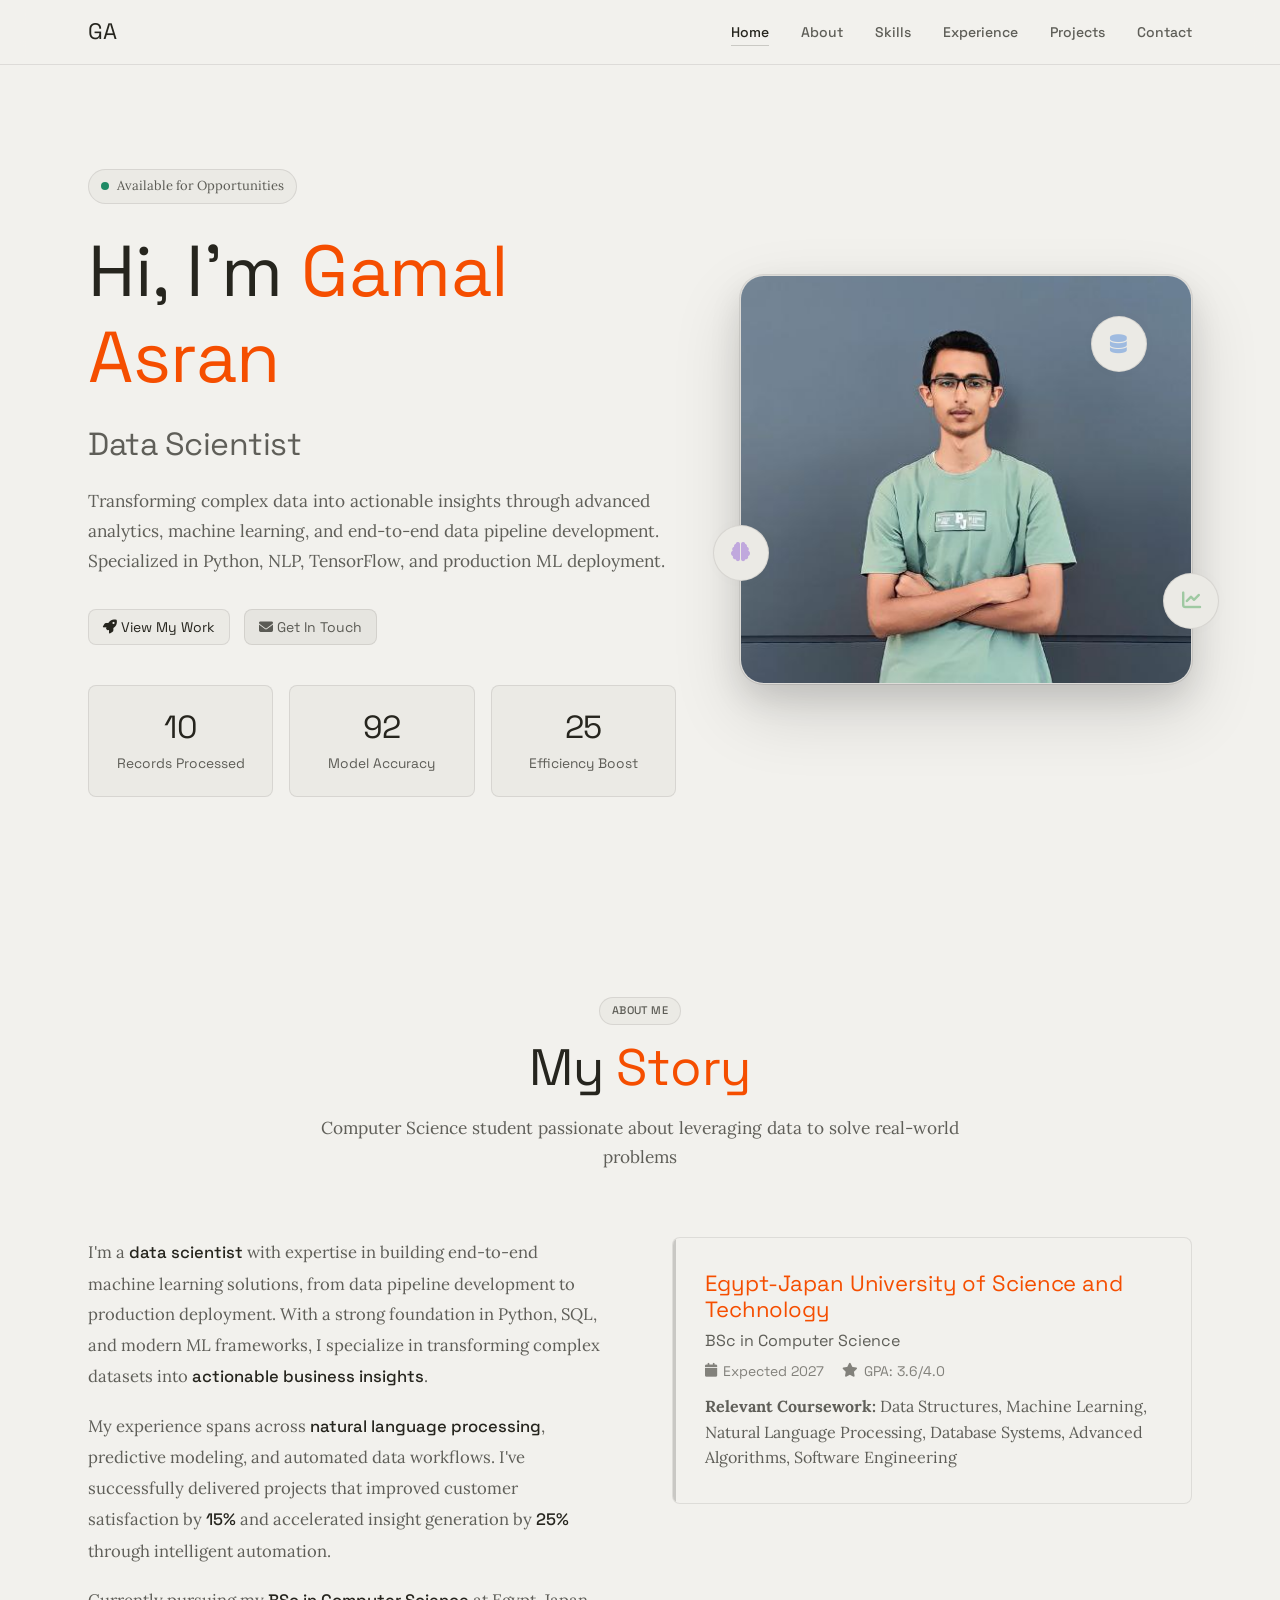
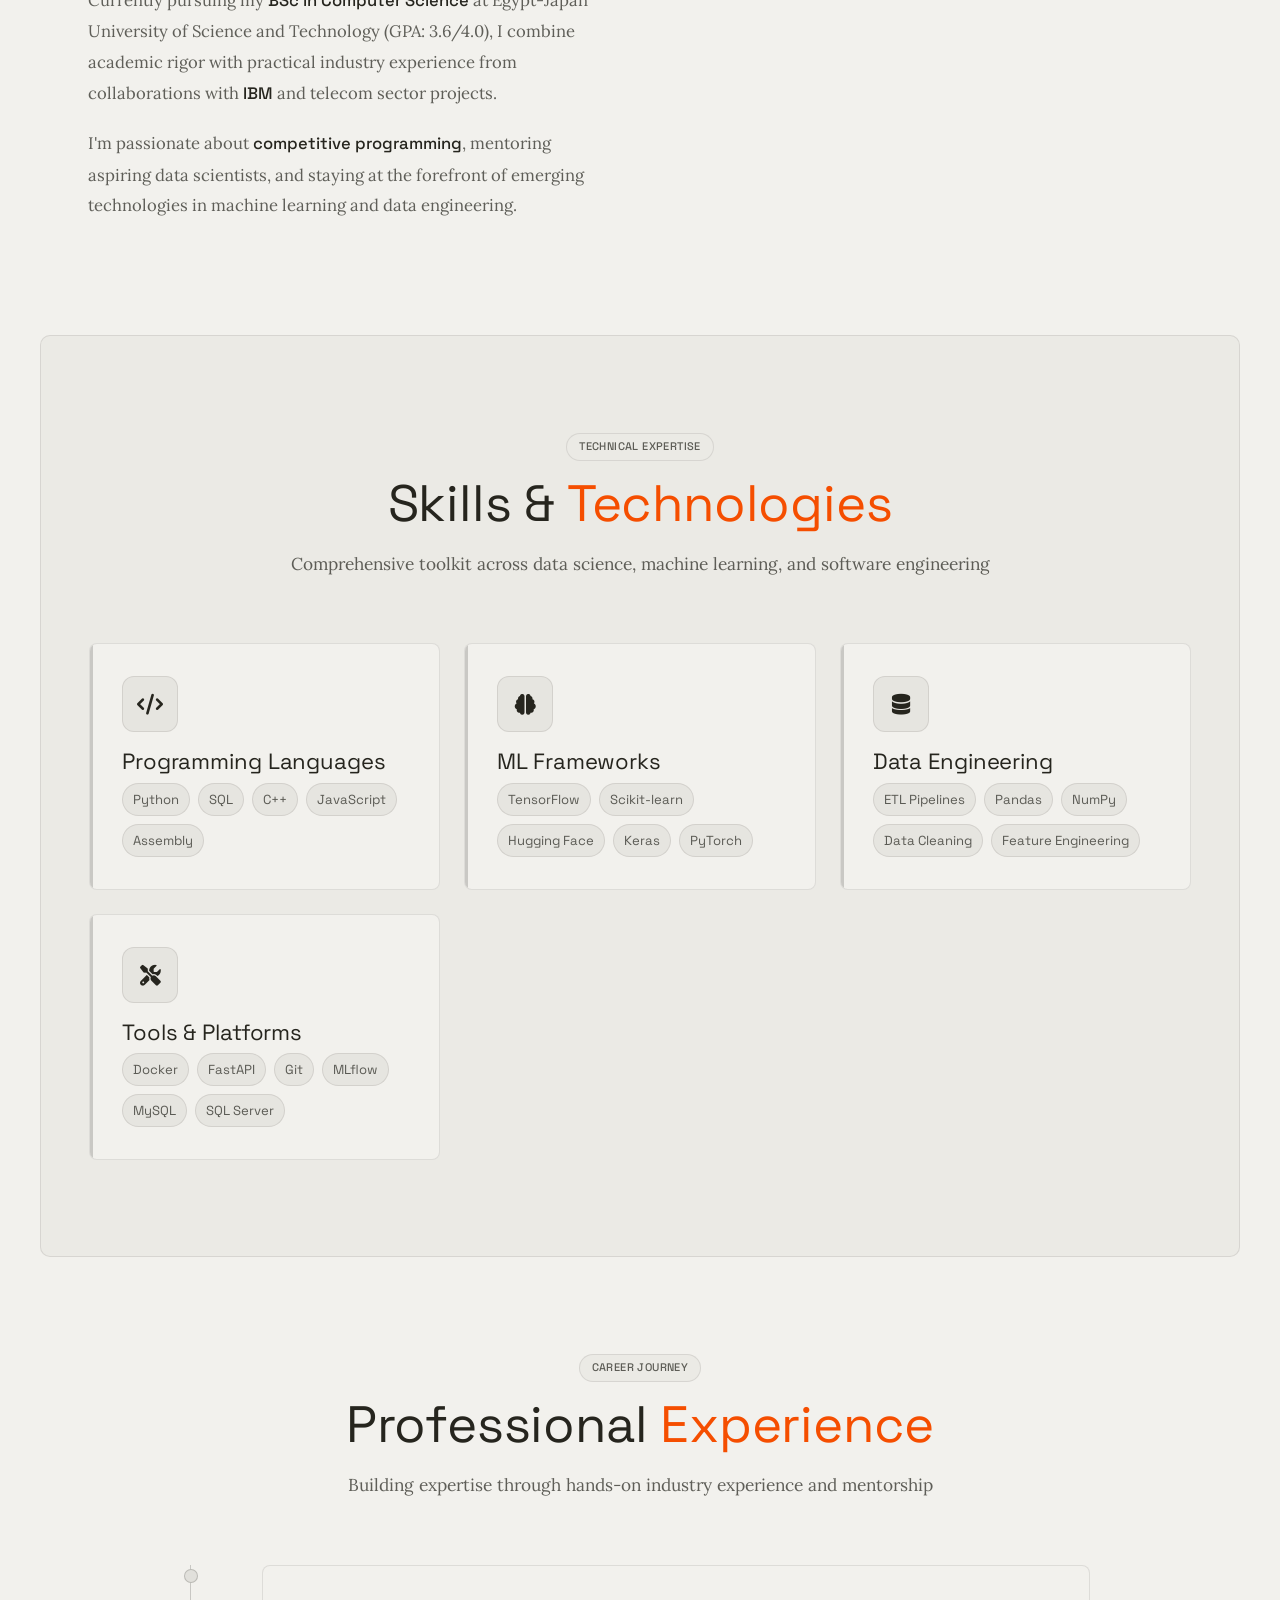
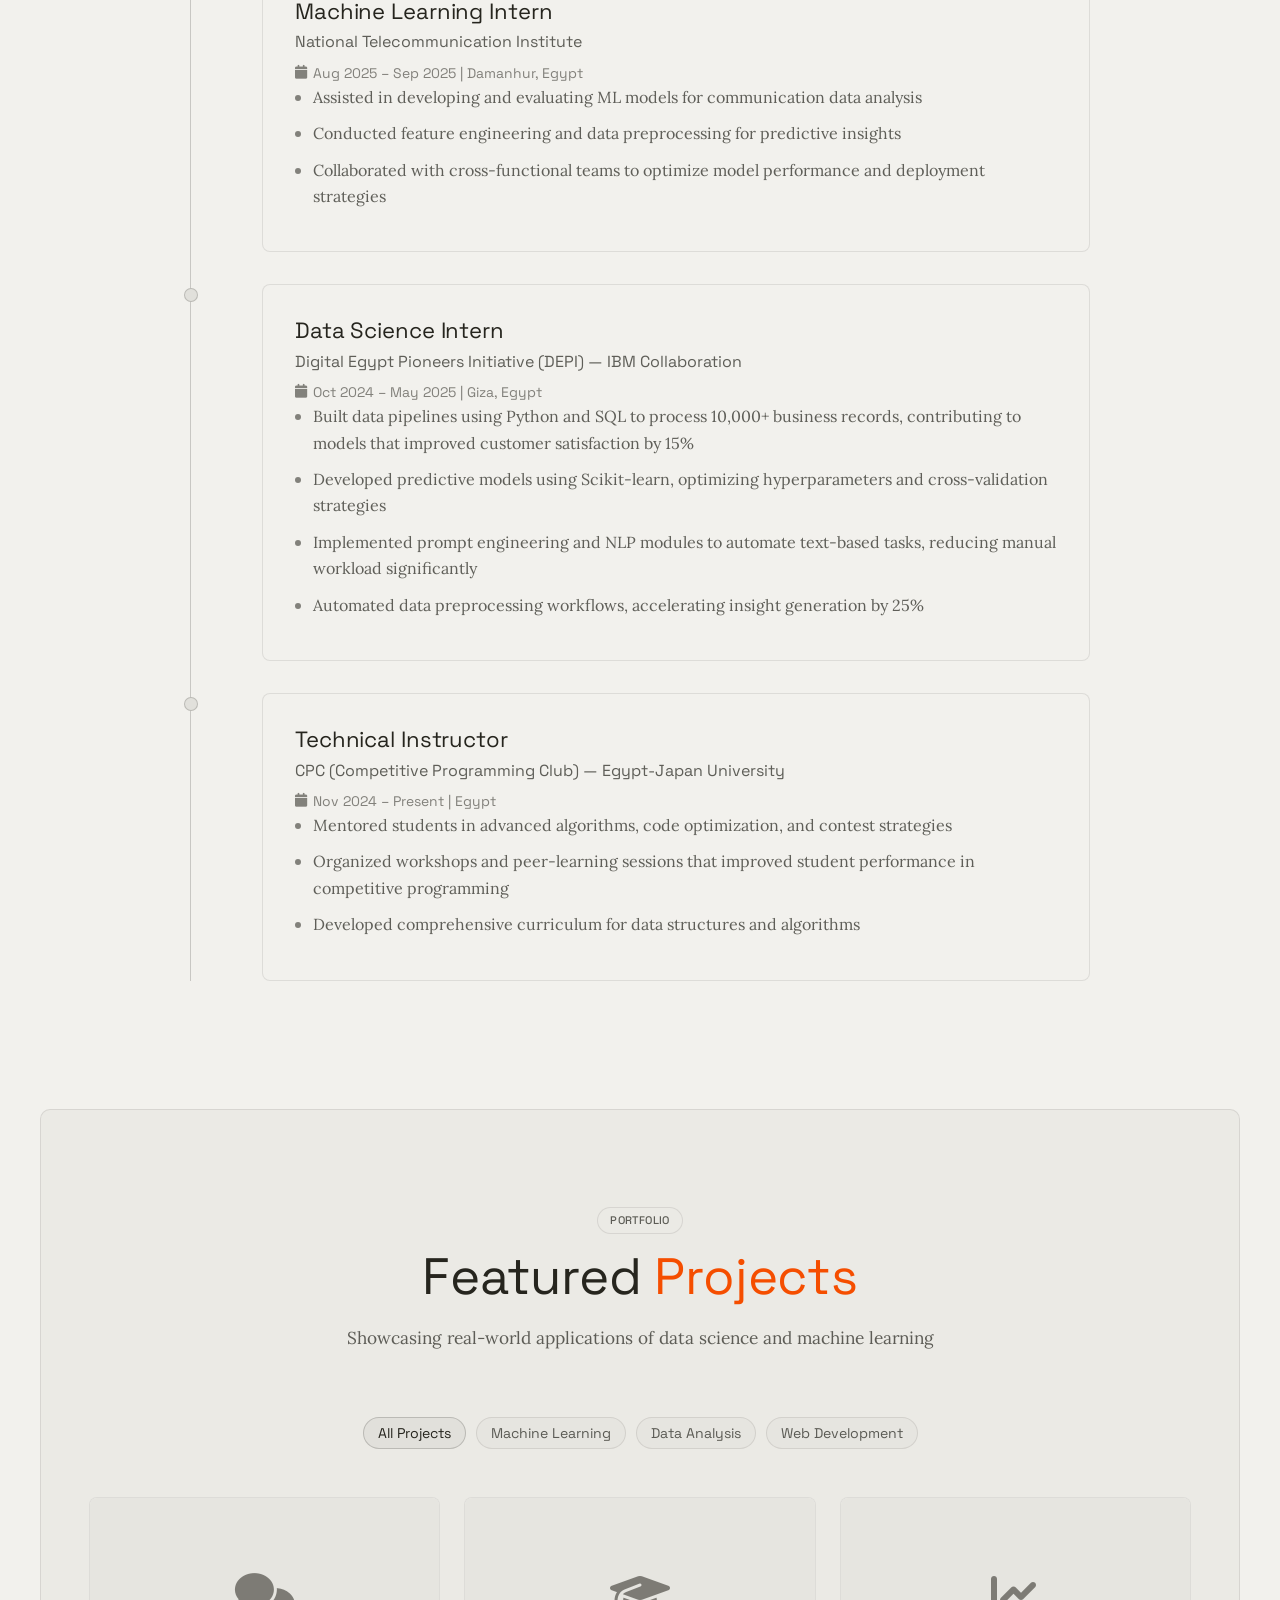
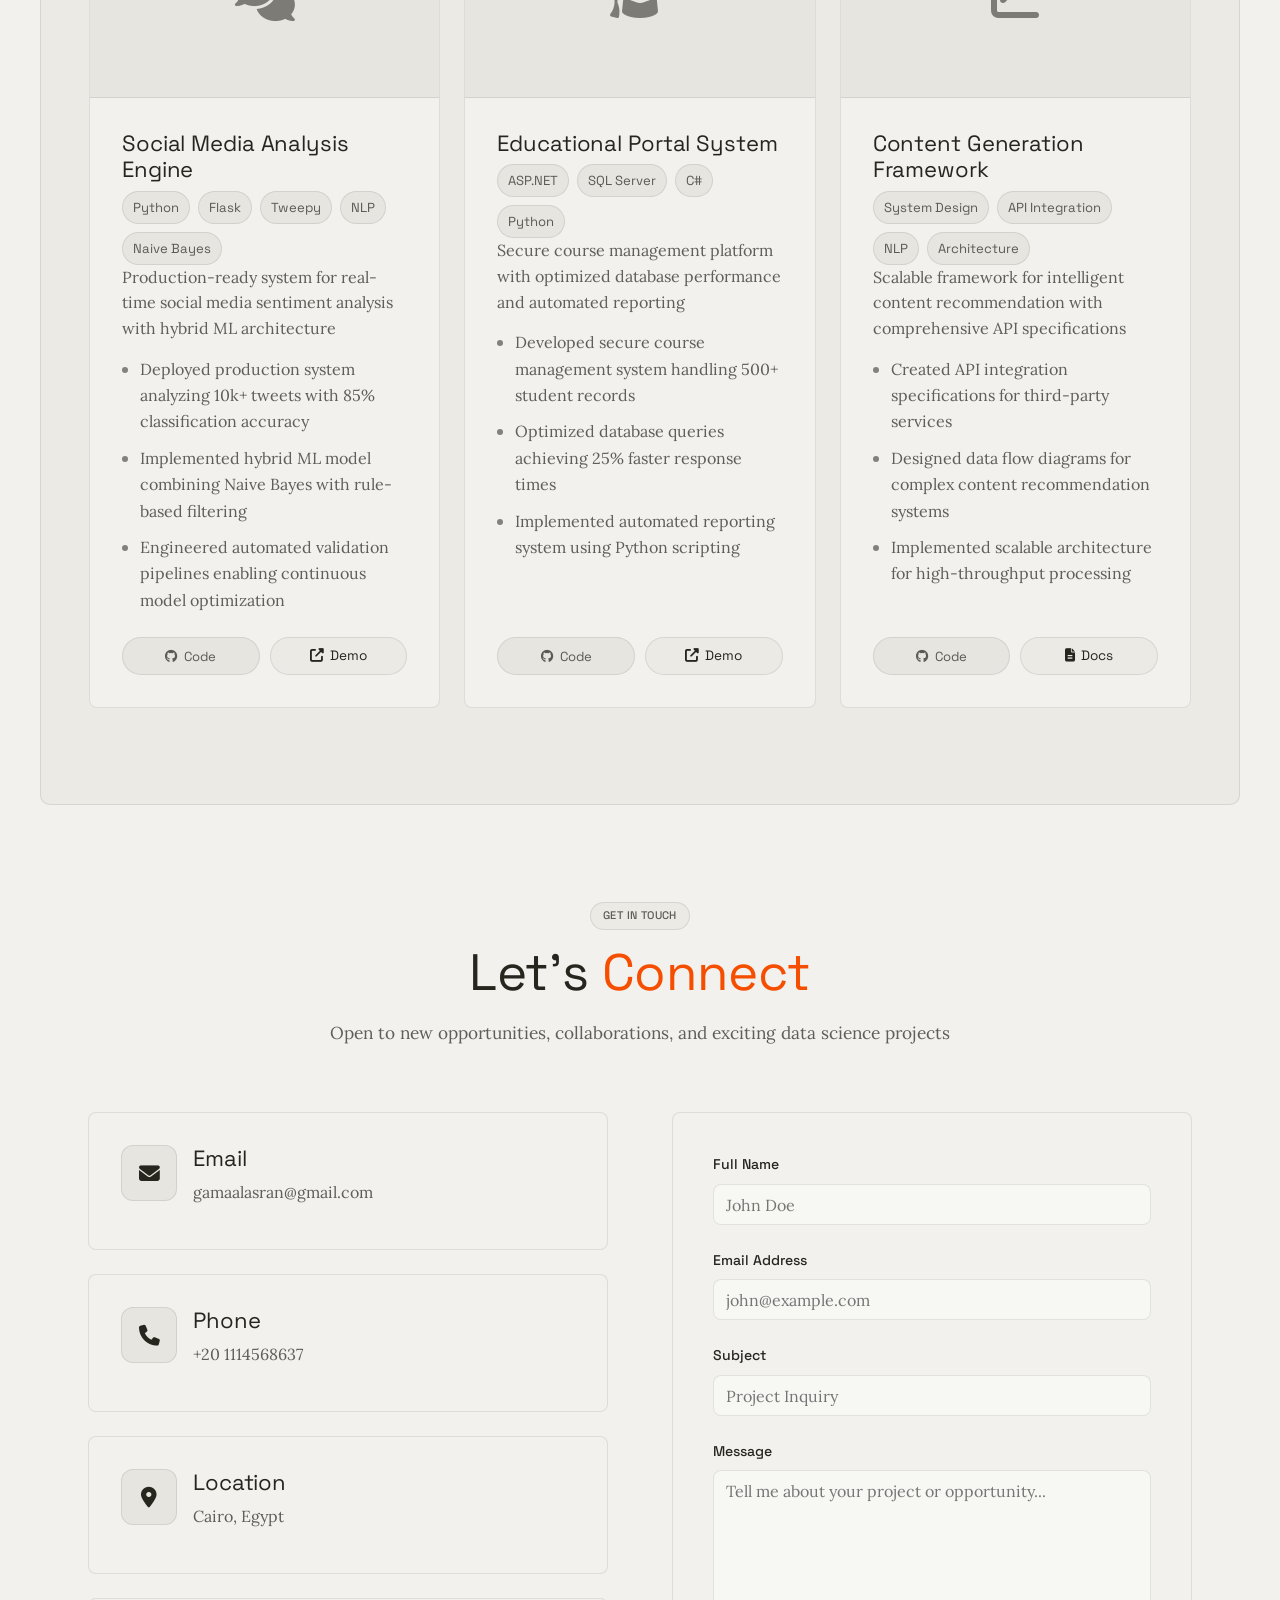
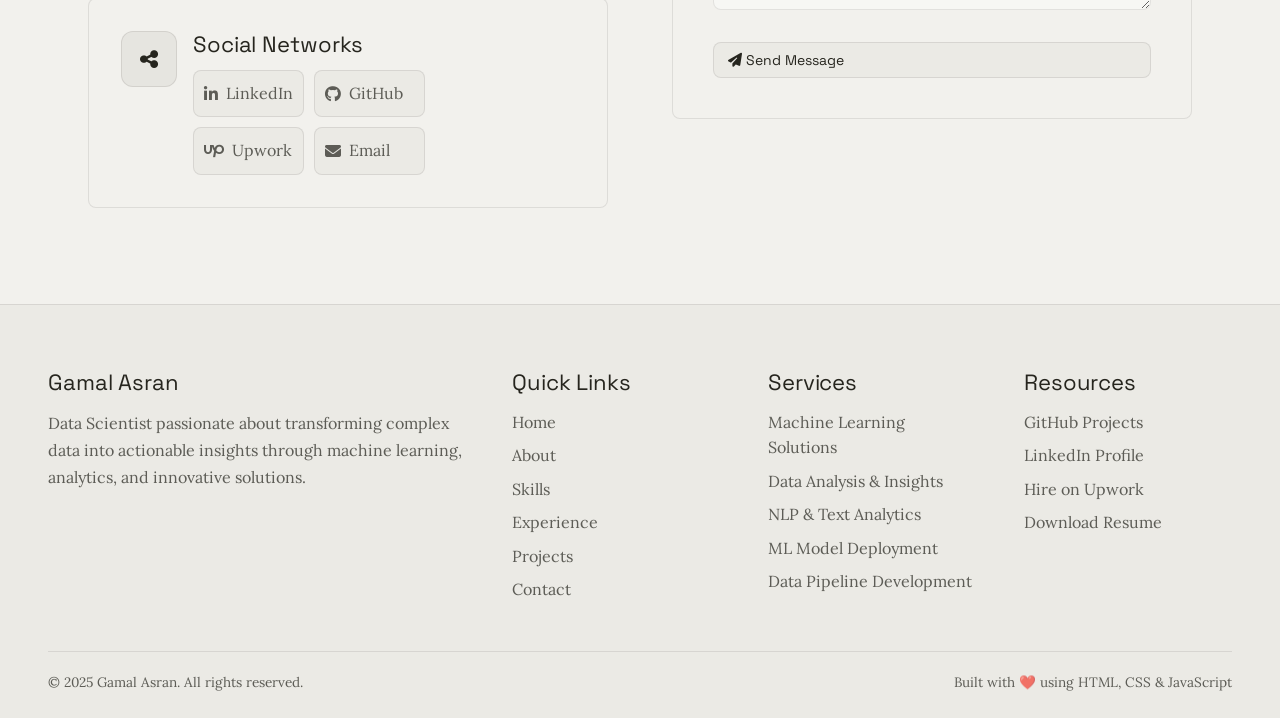
==== commit e3b9a29c: "feat: apply cursor-inspired warm design system Agent-Logs-Url: https://github.com/GamalAsraan/Portfo" ====
--- a/portfolio.html
+++ b/portfolio.html
@@ -11,13 +11,13 @@
     <!-- Fonts -->
     <link rel="preconnect" href="https://fonts.googleapis.com">
     <link rel="preconnect" href="https://fonts.gstatic.com" crossorigin>
-    <link href="https://fonts.googleapis.com/css2?family=Inter:wght@300;400;500;600;700;800;900&family=Space+Grotesk:wght@500;600;700&display=swap" rel="stylesheet">
+    <link href="https://fonts.googleapis.com/css2?family=IBM+Plex+Mono:wght@400;500&family=Lora:wght@400;500;600&family=Space+Grotesk:wght@400;500;600;700&display=swap" rel="stylesheet">
     
     <!-- Font Awesome -->
     <link rel="stylesheet" href="https://cdnjs.cloudflare.com/ajax/libs/font-awesome/6.4.0/css/all.min.css">
     
 </head>
-<body data-theme="dark">
+<body>
     <!-- Navigation -->
     <nav class="navbar" id="navbar">
         <div class="nav-container">
@@ -30,9 +30,6 @@
                 <li><a href="#projects">Projects</a></li>
                 <li><a href="#contact">Contact</a></li>
             </ul>
-            <button class="theme-toggle" id="themeToggle" aria-label="Toggle theme">
-                <i class="fas fa-moon"></i>
-            </button>
             <button class="mobile-menu-toggle" id="mobileMenuToggle" aria-label="Toggle menu">
                 <i class="fas fa-bars"></i>
             </button>
@@ -79,13 +76,13 @@
                 <div class="profile-wrapper">
                     <img src="me.png" alt="Gamal Asran Profile" class="profile-img">
                     <div class="floating-elements">
-                        <div class="floating-icon" style="color: #0ea5e9;">
+                        <div class="floating-icon floating-icon-1">
                             <i class="fas fa-database"></i>
                         </div>
-                        <div class="floating-icon" style="color: #8b5cf6;">
+                        <div class="floating-icon floating-icon-2">
                             <i class="fas fa-brain"></i>
                         </div>
-                        <div class="floating-icon" style="color: #10b981;">
+                        <div class="floating-icon floating-icon-3">
                             <i class="fas fa-chart-line"></i>
                         </div>
                     </div>
@@ -492,4 +489,4 @@
 
    <script src="script.js"></script>
 </body>
-</html>+</html>
--- a/style.css
+++ b/style.css
@@ -1,1427 +1,1058 @@
-/* ==================== CSS Variables ==================== */
-        :root {
-            --primary: #0ea5e9;
-            --primary-dark: #0284c7;
-            --secondary: #8b5cf6;
-            --accent: #10b981;
-            --warning: #f59e0b;
-            --danger: #ef4444;
-            --dark: #0f172a;
-            --dark-light: #1e293b;
-            --dark-lighter: #334155;
-            --gray: #64748b;
-            --gray-light: #94a3b8;
-            --light: #f1f5f9;
-            --white: #ffffff;
-            --gradient-1: linear-gradient(135deg, #667eea 0%, #764ba2 100%);
-            --gradient-2: linear-gradient(135deg, #0ea5e9 0%, #8b5cf6 100%);
-            --gradient-3: linear-gradient(135deg, #10b981 0%, #0ea5e9 100%);
-            --shadow-sm: 0 2px 8px rgba(0, 0, 0, 0.1);
-            --shadow-md: 0 4px 20px rgba(0, 0, 0, 0.15);
-            --shadow-lg: 0 10px 40px rgba(0, 0, 0, 0.2);
-            --shadow-xl: 0 20px 60px rgba(0, 0, 0, 0.3);
-            --transition: all 0.3s cubic-bezier(0.4, 0, 0.2, 1);
-            --border-radius: 16px;
-            --glow: 0 0 20px rgba(14, 165, 233, 0.5);
-        }
-
-        [data-theme="dark"] {
-            --bg-primary: #0f172a;
-            --bg-secondary: #1e293b;
-            --bg-tertiary: #334155;
-            --bg-card: #1e293b;
-            --text-primary: #f1f5f9;
-            --text-secondary: #cbd5e1;
-            --text-tertiary: #94a3b8;
-            --border-color: #334155;
-            --border-color-light: #475569;
-        }
-
-        [data-theme="light"] {
-            --bg-primary: #ffffff;
-            --bg-secondary: #f8fafc;
-            --bg-tertiary: #f1f5f9;
-            --bg-card: #ffffff;
-            --text-primary: #0f172a;
-            --text-secondary: #475569;
-            --text-tertiary: #64748b;
-            --border-color: #e2e8f0;
-            --border-color-light: #cbd5e1;
-        }
-
-        /* ==================== Reset & Base ==================== */
-        * {
-            margin: 0;
-            padding: 0;
-            box-sizing: border-box;
-        }
-
-        html {
-            scroll-behavior: smooth;
-            font-size: 16px;
-        }
-
-        body {
-            font-family: 'Inter', -apple-system, BlinkMacSystemFont, 'Segoe UI', sans-serif;
-            background: var(--bg-primary);
-            color: var(--text-primary);
-            line-height: 1.7;
-            transition: background 0.3s ease, color 0.3s ease;
-            overflow-x: hidden;
-        }
-
-        ::selection {
-            background: var(--primary);
-            color: white;
-        }
-
-        ::-webkit-scrollbar {
-            width: 12px;
-        }
-
-        ::-webkit-scrollbar-track {
-            background: var(--bg-secondary);
-        }
-
-        ::-webkit-scrollbar-thumb {
-            background: var(--primary);
-            border-radius: 6px;
-            border: 3px solid var(--bg-secondary);
-        }
-
-        ::-webkit-scrollbar-thumb:hover {
-            background: var(--primary-dark);
-        }
-
-        /* ==================== Typography ==================== */
-        h1, h2, h3, h4, h5, h6 {
-            font-family: 'Space Grotesk', sans-serif;
-            font-weight: 700;
-            line-height: 1.2;
-            color: var(--text-primary);
-        }
-
-        /* ==================== Navigation ==================== */
-        .navbar {
-            position: fixed;
-            top: 0;
-            width: 100%;
-            background: rgba(15, 23, 42, 0.8);
-            backdrop-filter: blur(20px);
-            z-index: 1000;
-            padding: 1rem 0;
-            border-bottom: 1px solid rgba(255, 255, 255, 0.05);
-            transition: var(--transition);
-        }
-
-        [data-theme="light"] .navbar {
-            background: rgba(255, 255, 255, 0.8);
-            border-bottom: 1px solid var(--border-color);
-        }
-
-        .navbar.scrolled {
-            padding: 0.7rem 0;
-            box-shadow: var(--shadow-md);
-        }
-
-        .nav-container {
-            max-width: 1400px;
-            margin: 0 auto;
-            padding: 0 3rem;
-            display: flex;
-            justify-content: space-between;
-            align-items: center;
-        }
-
-        .logo {
-            font-family: 'Space Grotesk', sans-serif;
-            font-size: 1.8rem;
-            font-weight: 700;
-            background: var(--gradient-2);
-            -webkit-background-clip: text;
-            -webkit-text-fill-color: transparent;
-            background-clip: text;
-            transition: var(--transition);
-            cursor: pointer;
-        }
-
-        .logo:hover {
-            transform: scale(1.05);
-        }
-
-        .nav-links {
-            display: flex;
-            gap: 2.5rem;
-            list-style: none;
-            align-items: center;
-        }
-
-        .nav-links a {
-            color: var(--text-secondary);
-            text-decoration: none;
-            font-weight: 500;
-            font-size: 0.95rem;
-            transition: var(--transition);
-            position: relative;
-            padding: 0.5rem 0;
-        }
-
-        .nav-links a::after {
-            content: '';
-            position: absolute;
-            bottom: 0;
-            left: 0;
-            width: 0;
-            height: 2px;
-            background: var(--gradient-2);
-            transition: var(--transition);
-        }
-
-        .nav-links a:hover,
-        .nav-links a.active {
-            color: var(--primary);
-        }
-
-        .nav-links a:hover::after,
-        .nav-links a.active::after {
-            width: 100%;
-        }
-
-        .theme-toggle {
-            background: var(--bg-card);
-            border: 2px solid var(--border-color);
-            color: var(--text-primary);
-            width: 45px;
-            height: 45px;
-            border-radius: 50%;
-            cursor: pointer;
-            display: flex;
-            align-items: center;
-            justify-content: center;
-            transition: var(--transition);
-            font-size: 1.1rem;
-        }
-
-        .theme-toggle:hover {
-            background: var(--primary);
-            color: white;
-            border-color: var(--primary);
-            transform: rotate(180deg);
-            box-shadow: var(--glow);
-        }
-
-        .mobile-menu-toggle {
-            display: none;
-            background: none;
-            border: none;
-            color: var(--text-primary);
-            font-size: 1.5rem;
-            cursor: pointer;
-            transition: var(--transition);
-        }
-
-        .mobile-menu-toggle:hover {
-            color: var(--primary);
-        }
-
-        /* ==================== Hero Section ==================== */
-        .hero {
-            min-height: 100vh;
-            display: flex;
-            align-items: center;
-            padding: 8rem 3rem 4rem;
-            background: var(--bg-primary);
-            position: relative;
-            overflow: hidden;
-        }
-
-        .hero::before {
-            content: '';
-            position: absolute;
-            top: 0;
-            left: 0;
-            right: 0;
-            bottom: 0;
-            background: 
-                radial-gradient(circle at 20% 30%, rgba(14, 165, 233, 0.1) 0%, transparent 50%),
-                radial-gradient(circle at 80% 70%, rgba(139, 92, 246, 0.1) 0%, transparent 50%);
-            pointer-events: none;
-        }
-
-        .hero-container {
-            max-width: 1400px;
-            margin: 0 auto;
-            display: grid;
-            grid-template-columns: 1.3fr 1fr;
-            gap: 4rem;
-            align-items: center;
-            position: relative;
-            z-index: 1;
-        }
-
-        .hero-content {
-            animation: fadeInUp 0.8s ease-out;
-        }
-
-        .hero-badge {
-            display: inline-flex;
-            align-items: center;
-            gap: 0.5rem;
-            background: var(--bg-card);
-            border: 1px solid var(--border-color);
-            padding: 0.5rem 1rem;
-            border-radius: 50px;
-            font-size: 0.9rem;
-            font-weight: 500;
-            color: var(--text-secondary);
-            margin-bottom: 1.5rem;
-            animation: fadeInUp 0.8s ease-out 0.2s backwards;
-        }
-
-        .hero-badge .status-dot {
-            width: 8px;
-            height: 8px;
-            background: var(--accent);
-            border-radius: 50%;
-            animation: pulse 2s infinite;
-        }
-
-        @keyframes pulse {
-            0%, 100% { opacity: 1; }
-            50% { opacity: 0.5; }
-        }
-
-        .hero-content h1 {
-            font-size: clamp(3rem, 7vw, 5rem);
-            font-weight: 800;
-            margin-bottom: 1.5rem;
-            line-height: 1.1;
-            animation: fadeInUp 0.8s ease-out 0.4s backwards;
-        }
-
-        .hero-content h1 .gradient-text {
-            background: var(--gradient-2);
-            -webkit-background-clip: text;
-            -webkit-text-fill-color: transparent;
-            background-clip: text;
-        }
-
-        .hero-content .subtitle {
-            height: 50px;
-            font-size: clamp(1.3rem, 3vw, 2rem);
-            color: var(--text-secondary);
-            margin-bottom: 1.5rem;
-            font-weight: 600;
-            animation: fadeInUp 0.8s ease-out 0.6s backwards;
-        }
-
-        .hero-content .description {
-            font-size: 1.15rem;
-            color: var(--text-tertiary);
-            margin-bottom: 2.5rem;
-            max-width: 600px;
-            line-height: 1.8;
-            animation: fadeInUp 0.8s ease-out 0.8s backwards;
-        }
-
-        .hero-buttons {
-            display: flex;
-            gap: 1.2rem;
-            flex-wrap: wrap;
-            animation: fadeInUp 0.8s ease-out 1s backwards;
-        }
-
-        .btn {
-            padding: 1rem 2.2rem;
-            border-radius: 50px;
-            text-decoration: none;
-            font-weight: 600;
-            font-size: 1rem;
-            transition: var(--transition);
-            display: inline-flex;
-            align-items: center;
-            gap: 0.7rem;
-            cursor: pointer;
-            border: none;
-            position: relative;
-            overflow: hidden;
-        }
-
-        .btn::before {
-            content: '';
-            position: absolute;
-            top: 50%;
-            left: 50%;
-            width: 0;
-            height: 0;
-            border-radius: 50%;
-            background: rgba(255, 255, 255, 0.3);
-            transform: translate(-50%, -50%);
-            transition: width 0.6s, height 0.6s;
-        }
-
-        .btn:hover::before {
-            width: 300px;
-            height: 300px;
-        }
-
-        .btn span {
-            position: relative;
-            z-index: 1;
-        }
-
-        .btn-primary {
-            background: var(--gradient-2);
-            color: white;
-            box-shadow: 0 4px 20px rgba(14, 165, 233, 0.4);
-        }
-
-        .btn-primary:hover {
-            transform: translateY(-3px);
-            box-shadow: 0 6px 30px rgba(14, 165, 233, 0.5);
-        }
-
-        .btn-secondary {
-            background: var(--bg-card);
-            color: var(--primary);
-            border: 2px solid var(--primary);
-        }
-
-        .btn-secondary:hover {
-            background: var(--primary);
-            color: white;
-            transform: translateY(-3px);
-        }
-
-        .hero-stats {
-            display: grid;
-            grid-template-columns: repeat(3, 1fr);
-            gap: 1.5rem;
-            margin-top: 3rem;
-            animation: fadeInUp 0.8s ease-out 1.2s backwards;
-        }
-
-        .stat-item {
-            text-align: center;
-            padding: 1.5rem;
-            background: var(--bg-card);
-            border: 1px solid var(--border-color);
-            border-radius: var(--border-radius);
-            transition: var(--transition);
-        }
-
-        .stat-item:hover {
-            transform: translateY(-5px);
-            box-shadow: var(--shadow-md);
-            border-color: var(--primary);
-        }
-
-        .stat-item h3 {
-            font-size: 2.5rem;
-            background: var(--gradient-2);
-            -webkit-background-clip: text;
-            -webkit-text-fill-color: transparent;
-            background-clip: text;
-            margin-bottom: 0.5rem;
-        }
-
-        .stat-item p {
-            color: var(--text-secondary);
-            font-size: 0.9rem;
-            font-weight: 500;
-        }
-
-        .hero-image {
-            position: relative;
-            animation: fadeIn 1s ease-out 0.6s backwards;
-        }
-
-        .profile-wrapper {
-            position: relative;
-            width: 100%;
-            max-width: 500px;
-            margin: 0 auto;
-        }
-
-        .profile-wrapper::before {
-            content: '';
-            position: absolute;
-            top: -30px;
-            left: -30px;
-            right: 30px;
-            bottom: 30px;
-            background: var(--gradient-2);
-            border-radius: 30px;
-            z-index: -1;
-            opacity: 0.3;
-            animation: float 6s ease-in-out infinite;
-        }
-
-        @keyframes float {
-            0%, 100% { transform: translateY(0) rotate(0deg); }
-            50% { transform: translateY(-20px) rotate(3deg); }
-        }
-
-        .profile-img {
-            width: 100%;
-            border-radius: 30px;
-            box-shadow: var(--shadow-xl);
-            transition: var(--transition);
-        }
-
-        .profile-img:hover {
-            transform: scale(1.02);
-        }
-
-        .floating-elements {
-            position: absolute;
-            inset: 0;
-            pointer-events: none;
-        }
-
-        .floating-icon {
-            position: absolute;
-            background: var(--bg-card);
-            border: 1px solid var(--border-color);
-            border-radius: 50%;
-            width: 60px;
-            height: 60px;
-            display: flex;
-            align-items: center;
-            justify-content: center;
-            font-size: 1.5rem;
-            box-shadow: var(--shadow-md);
-            animation: floatIcon 4s ease-in-out infinite;
-        }
-
-        .floating-icon:nth-child(1) {
-            top: 10%;
-            right: 10%;
-            animation-delay: 0s;
-        }
-
-        .floating-icon:nth-child(2) {
-            top: 60%;
-            left: -5%;
-            animation-delay: 1s;
-        }
-
-        .floating-icon:nth-child(3) {
-            bottom: 15%;
-            right: -5%;
-            animation-delay: 2s;
-        }
-
-        @keyframes floatIcon {
-            0%, 100% { transform: translateY(0); }
-            50% { transform: translateY(-15px); }
-        }
-
-        @keyframes fadeInUp {
-            from {
-                opacity: 0;
-                transform: translateY(40px);
-            }
-            to {
-                opacity: 1;
-                transform: translateY(0);
-            }
-        }
-
-        @keyframes fadeIn {
-            from { opacity: 0; }
-            to { opacity: 1; }
-        }
-
-        /* ==================== Section Styles ==================== */
-        section {
-            padding: 6rem 3rem;
-            max-width: 1400px;
-            margin: 0 auto;
-        }
-
-        .section-header {
-            text-align: center;
-            margin-bottom: 5rem;
-        }
-
-        .section-label {
-            display: inline-block;
-            background: var(--bg-card);
-            border: 1px solid var(--border-color);
-            padding: 0.5rem 1.2rem;
-            border-radius: 50px;
-            font-size: 0.85rem;
-            font-weight: 600;
-            color: var(--primary);
-            text-transform: uppercase;
-            letter-spacing: 1px;
-            margin-bottom: 1rem;
-        }
-
-        .section-header h2 {
-            font-size: clamp(2.5rem, 5vw, 4rem);
-            font-weight: 800;
-            margin-bottom: 1.5rem;
-            position: relative;
-            display: inline-block;
-        }
-
-        .section-header h2 .gradient-text {
-            background: var(--gradient-2);
-            -webkit-background-clip: text;
-            -webkit-text-fill-color: transparent;
-            background-clip: text;
-        }
-
-        .section-header p {
-            color: var(--text-secondary);
-            font-size: 1.2rem;
-            max-width: 700px;
-            margin: 0 auto;
-            line-height: 1.8;
-        }
-
-        /* ==================== About Section ==================== */
-        .about-content {
-            display: grid;
-            grid-template-columns: 1fr 1fr;
-            gap: 4rem;
-            align-items: start;
-        }
-
-        .about-text {
-            font-size: 1.1rem;
-            line-height: 1.9;
-            color: var(--text-secondary);
-        }
-
-        .about-text p {
-            margin-bottom: 1.5rem;
-        }
-
-        .about-text strong {
-            color: var(--text-primary);
-            font-weight: 600;
-        }
-
-        .education-timeline {
-            display: flex;
-            flex-direction: column;
-            gap: 2rem;
-        }
-
-        .education-card {
-            background: var(--bg-card);
-            padding: 2rem;
-            border-radius: var(--border-radius);
-            border: 1px solid var(--border-color);
-            transition: var(--transition);
-            position: relative;
-            overflow: hidden;
-        }
-
-        .education-card::before {
-            content: '';
-            position: absolute;
-            left: 0;
-            top: 0;
-            bottom: 0;
-            width: 4px;
-            background: var(--gradient-2);
-        }
-
-        .education-card:hover {
-            transform: translateX(10px);
-            box-shadow: var(--shadow-lg);
-            border-color: var(--primary);
-        }
-
-        .education-card h3 {
-            color: var(--primary);
-            margin-bottom: 0.5rem;
-            font-size: 1.4rem;
-        }
-
-        .education-card h4 {
-            color: var(--text-primary);
-            font-weight: 600;
-            margin-bottom: 0.8rem;
-            font-size: 1.1rem;
-        }
-
-        .education-meta {
-            display: flex;
-            gap: 2rem;
-            margin-bottom: 1rem;
-            flex-wrap: wrap;
-        }
-
-        .education-meta span {
-            display: flex;
-            align-items: center;
-            gap: 0.5rem;
-            color: var(--text-tertiary);
-            font-size: 0.9rem;
-        }
-
-        .education-meta i {
-            color: var(--primary);
-        }
-
-        .education-card p {
-            color: var(--text-secondary);
-            line-height: 1.7;
-        }
-
-        /* ==================== Skills Section ==================== */
-        #skills {
-            background: var(--bg-secondary);
-        }
-
-        .skills-grid {
-            display: grid;
-            grid-template-columns: repeat(auto-fit, minmax(280px, 1fr));
-            gap: 2rem;
-        }
-
-        .skill-category {
-            background: var(--bg-card);
-            padding: 2.5rem;
-            border-radius: var(--border-radius);
-            border: 1px solid var(--border-color);
-            transition: var(--transition);
-            position: relative;
-            overflow: hidden;
-        }
-
-        .skill-category::before {
-            content: '';
-            position: absolute;
-            top: 0;
-            left: 0;
-            width: 100%;
-            height: 4px;
-            background: var(--gradient-2);
-            transform: scaleX(0);
-            transition: var(--transition);
-        }
-
-        .skill-category:hover {
-            transform: translateY(-10px);
-            box-shadow: var(--shadow-lg);
-            border-color: var(--primary);
-        }
-
-        .skill-category:hover::before {
-            transform: scaleX(1);
-        }
-
-        .skill-icon {
-            width: 60px;
-            height: 60px;
-            border-radius: 12px;
-            background: var(--gradient-2);
-            display: flex;
-            align-items: center;
-            justify-content: center;
-            font-size: 1.8rem;
-            color: white;
-            margin-bottom: 1.5rem;
-            transition: var(--transition);
-        }
-
-        .skill-category:hover .skill-icon {
-            transform: rotate(10deg) scale(1.1);
-        }
-
-        .skill-category h3 {
-            margin-bottom: 1.5rem;
-            font-size: 1.4rem;
-        }
-
-        .skill-tags {
-            display: flex;
-            flex-wrap: wrap;
-            gap: 0.6rem;
-        }
-
-        .skill-tag {
-            background: rgba(14, 165, 233, 0.1);
-            color: var(--primary);
-            padding: 0.5rem 1rem;
-            border-radius: 20px;
-            font-size: 0.85rem;
-            font-weight: 500;
-            transition: var(--transition);
-            border: 1px solid transparent;
-        }
-
-        .skill-tag:hover {
-            background: var(--primary);
-            color: white;
-            transform: translateY(-2px);
-            border-color: var(--primary);
-        }
-
-        /* ==================== Experience Section ==================== */
-        .timeline {
-            position: relative;
-            padding-left: 3rem;
-            max-width: 900px;
-            margin: 0 auto;
-        }
-
-        .timeline::before {
-            content: '';
-            position: absolute;
-            left: 0;
-            top: 0;
-            bottom: 0;
-            width: 3px;
-            background: var(--gradient-2);
-        }
-
-        .timeline-item {
-            position: relative;
-            margin-bottom: 3rem;
-            padding-left: 2.5rem;
-        }
-
-        .timeline-item::before {
-            content: '';
-            position: absolute;
-            left: -3.75rem;
-            top: 0;
-            width: 15px;
-            height: 15px;
-            background: var(--primary);
-            border-radius: 50%;
-            border: 4px solid var(--bg-primary);
-            box-shadow: 0 0 0 4px var(--bg-card);
-            z-index: 1;
-        }
-
-        .experience-card {
-            background: var(--bg-card);
-            padding: 2.5rem;
-            border-radius: var(--border-radius);
-            border: 1px solid var(--border-color);
-            transition: var(--transition);
-        }
-
-        .experience-card:hover {
-            box-shadow: var(--shadow-lg);
-            transform: translateX(10px);
-            border-color: var(--primary);
-        }
-
-        .experience-card h3 {
-            color: var(--text-primary);
-            font-size: 1.6rem;
-            margin-bottom: 0.5rem;
-        }
-
-        .experience-card h4 {
-            color: var(--primary);
-            font-weight: 600;
-            margin-bottom: 0.5rem;
-            font-size: 1.2rem;
-        }
-
-        .experience-date {
-            display: flex;
-            align-items: center;
-            gap: 0.5rem;
-            color: var(--text-tertiary);
-            font-size: 0.9rem;
-            margin-bottom: 1.5rem;
-        }
-
-        .experience-date i {
-            color: var(--primary);
-        }
-
-        .experience-card ul {
-            list-style: none;
-            padding-left: 0;
-        }
-
-        .experience-card li {
-            padding-left: 2rem;
-            margin-bottom: 1rem;
-            position: relative;
-            color: var(--text-secondary);
-            line-height: 1.7;
-        }
-
-        .experience-card li::before {
-            content: '';
-            position: absolute;
-            left: 0;
-            top: 0.6rem;
-            width: 6px;
-            height: 6px;
-            background: var(--primary);
-            border-radius: 50%;
-        }
-
-        /* ==================== Projects Section ==================== */
-        #projects {
-            background: var(--bg-secondary);
-        }
-
-        .project-filters {
-            display: flex;
-            justify-content: center;
-            gap: 1rem;
-            margin-bottom: 4rem;
-            flex-wrap: wrap;
-        }
-
-        .filter-btn {
-            background: var(--bg-card);
-            color: var(--text-secondary);
-            border: 2px solid var(--border-color);
-            padding: 0.7rem 1.8rem;
-            border-radius: 50px;
-            cursor: pointer;
-            transition: var(--transition);
-            font-weight: 600;
-            font-size: 0.95rem;
-        }
-
-        .filter-btn:hover {
-            border-color: var(--primary);
-            color: var(--primary);
-            transform: translateY(-2px);
-        }
-
-        .filter-btn.active {
-            background: var(--gradient-2);
-            color: white;
-            border-color: transparent;
-            box-shadow: 0 4px 15px rgba(14, 165, 233, 0.4);
-        }
-
-        .projects-grid {
-            display: grid;
-            grid-template-columns: repeat(auto-fill, minmax(380px, 1fr));
-            gap: 2.5rem;
-        }
-
-        .project-card {
-            background: var(--bg-card);
-            border-radius: var(--border-radius);
-            border: 1px solid var(--border-color);
-            overflow: hidden;
-            transition: var(--transition);
-            display: flex;
-            flex-direction: column;
-        }
-
-        .project-card:hover {
-            transform: translateY(-10px);
-            box-shadow: var(--shadow-xl);
-            border-color: var(--primary);
-        }
-
-        .project-image {
-            width: 100%;
-            height: 220px;
-            background: var(--gradient-2);
-            display: flex;
-            align-items: center;
-            justify-content: center;
-            color: white;
-            font-size: 4rem;
-            position: relative;
-            overflow: hidden;
-        }
-
-        .project-image::after {
-            content: '';
-            position: absolute;
-            top: 0;
-            left: 0;
-            right: 0;
-            bottom: 0;
-            background: rgba(0, 0, 0, 0.1);
-            transition: var(--transition);
-        }
-
-        .project-card:hover .project-image::after {
-            background: rgba(0, 0, 0, 0);
-        }
-
-        .project-content {
-            padding: 2.5rem;
-            flex: 1;
-            display: flex;
-            flex-direction: column;
-        }
-
-        .project-content h3 {
-            font-size: 1.5rem;
-            margin-bottom: 1rem;
-        }
-
-        .project-content p {
-            color: var(--text-secondary);
-            margin-bottom: 1.5rem;
-            line-height: 1.7;
-        }
-
-        .project-tech {
-            display: flex;
-            flex-wrap: wrap;
-            gap: 0.6rem;
-            margin: 1.5rem 0;
-        }
-
-        .tech-badge {
-            background: rgba(14, 165, 233, 0.1);
-            color: var(--primary);
-            padding: 0.4rem 1rem;
-            border-radius: 20px;
-            font-size: 0.8rem;
-            font-weight: 600;
-            transition: var(--transition);
-        }
-
-        .tech-badge:hover {
-            background: var(--primary);
-            color: white;
-            transform: scale(1.05);
-        }
-
-        .project-content ul {
-            list-style: none;
-            padding: 0;
-            margin: 1rem 0;
-            flex: 1;
-        }
-
-        .project-content li {
-            padding-left: 1.5rem;
-            margin-bottom: 0.7rem;
-            position: relative;
-            font-size: 0.95rem;
-            color: var(--text-secondary);
-            line-height: 1.6;
-        }
-
-        .project-content li::before {
-            content: '';
-            position: absolute;
-            left: 0;
-            top: 0.6rem;
-            width: 6px;
-            height: 6px;
-            background: var(--primary);
-            border-radius: 50%;
-        }
-
-        .project-links {
-            display: flex;
-            gap: 1rem;
-            margin-top: auto;
-            padding-top: 1.5rem;
-        }
-
-        .project-link {
-            flex: 1;
-            text-align: center;
-            padding: 0.8rem;
-            border-radius: 50px;
-            text-decoration: none;
-            font-weight: 600;
-            transition: var(--transition);
-            display: flex;
-            align-items: center;
-            justify-content: center;
-            gap: 0.5rem;
-        }
-
-        .project-link.github {
-            background: rgba(14, 165, 233, 0.1);
-            color: var(--primary);
-            border: 1px solid transparent;
-        }
-
-        .project-link.github:hover {
-            background: var(--primary);
-            color: white;
-            transform: translateY(-3px);
-            border-color: var(--primary);
-        }
-
-        .project-link.demo {
-            background: var(--accent);
-            color: white;
-        }
-
-        .project-link.demo:hover {
-            background: #059669;
-            transform: translateY(-3px);
-        }
-
-        /* ==================== Contact Section ==================== */
-        .contact-container {
-            display: grid;
-            grid-template-columns: 1fr 1fr;
-            gap: 4rem;
-            align-items: start;
-        }
-
-        .contact-info-wrapper {
-            display: flex;
-            flex-direction: column;
-            gap: 2.5rem;
-        }
-
-        .contact-item {
-            display: flex;
-            gap: 1.5rem;
-            padding: 2rem;
-            background: var(--bg-card);
-            border: 1px solid var(--border-color);
-            border-radius: var(--border-radius);
-            transition: var(--transition);
-        }
-
-        .contact-item:hover {
-            transform: translateX(10px);
-            box-shadow: var(--shadow-md);
-            border-color: var(--primary);
-        }
-
-        .contact-icon {
-            width: 60px;
-            height: 60px;
-            background: var(--gradient-2);
-            border-radius: 12px;
-            display: flex;
-            align-items: center;
-            justify-content: center;
-            color: white;
-            font-size: 1.5rem;
-            flex-shrink: 0;
-            transition: var(--transition);
-        }
-
-        .contact-item:hover .contact-icon {
-            transform: rotate(10deg) scale(1.1);
-        }
-
-        .contact-details h3 {
-            margin-bottom: 0.5rem;
-            font-size: 1.2rem;
-        }
-
-        .contact-details p,
-        .contact-details a {
-            color: var(--text-secondary);
-            text-decoration: none;
-            transition: var(--transition);
-        }
-
-        .contact-details a:hover {
-            color: var(--primary);
-        }
-
-        .social-links-grid {
-            display: grid;
-            grid-template-columns: repeat(2, 1fr);
-            gap: 1rem;
-            margin-top: 1rem;
-        }
-
-        .social-link {
-            display: flex;
-            align-items: center;
-            gap: 0.8rem;
-            padding: 1rem;
-            background: var(--bg-secondary);
-            border: 1px solid var(--border-color);
-            border-radius: var(--border-radius);
-            text-decoration: none;
-            color: var(--text-primary);
-            transition: var(--transition);
-        }
-
-        .social-link:hover {
-            background: var(--primary);
-            color: white;
-            border-color: var(--primary);
-            transform: translateY(-3px);
-        }
-
-        .social-link i {
-            font-size: 1.3rem;
-        }
-
-        .contact-form {
-            background: var(--bg-card);
-            padding: 3rem;
-            border-radius: var(--border-radius);
-            border: 1px solid var(--border-color);
-            box-shadow: var(--shadow-md);
-        }
-
-        .form-group {
-            margin-bottom: 1.8rem;
-        }
-
-        .form-group label {
-            display: block;
-            margin-bottom: 0.7rem;
-            font-weight: 600;
-            color: var(--text-primary);
-            font-size: 0.95rem;
-        }
-
-        .form-group input,
-        .form-group textarea {
-            width: 100%;
-            padding: 1rem 1.2rem;
-            border: 2px solid var(--border-color);
-            border-radius: 12px;
-            background: var(--bg-secondary);
-            color: var(--text-primary);
-            font-family: inherit;
-            font-size: 1rem;
-            transition: var(--transition);
-        }
-
-        .form-group input:focus,
-        .form-group textarea:focus {
-            outline: none;
-            border-color: var(--primary);
-            box-shadow: 0 0 0 4px rgba(14, 165, 233, 0.1);
-        }
-
-        .form-group textarea {
-            resize: vertical;
-            min-height: 150px;
-        }
-
-        .form-submit {
-            width: 100%;
-        }
-
-        /* ==================== Footer ==================== */
-        footer {
-            background: var(--bg-secondary);
-            padding: 4rem 3rem 2rem;
-            border-top: 1px solid var(--border-color);
-        }
-
-        .footer-content {
-            max-width: 1400px;
-            margin: 0 auto;
-            display: grid;
-            grid-template-columns: 2fr 1fr 1fr 1fr;
-            gap: 4rem;
-            margin-bottom: 3rem;
-        }
-
-        .footer-section h3 {
-            margin-bottom: 1.5rem;
-            font-size: 1.3rem;
-            background: var(--gradient-2);
-            -webkit-background-clip: text;
-            -webkit-text-fill-color: transparent;
-            background-clip: text;
-        }
-
-        .footer-section p {
-            color: var(--text-secondary);
-            line-height: 1.7;
-            margin-bottom: 1rem;
-        }
-
-        .footer-section a {
-            color: var(--text-secondary);
-            text-decoration: none;
-            display: block;
-            margin-bottom: 0.7rem;
-            transition: var(--transition);
-        }
-
-        .footer-section a:hover {
-            color: var(--primary);
-            padding-left: 5px;
-        }
-
-        .footer-bottom {
-            max-width: 1400px;
-            margin: 0 auto;
-            padding-top: 2rem;
-            border-top: 1px solid var(--border-color);
-            text-align: center;
-            color: var(--text-secondary);
-            display: flex;
-            justify-content: space-between;
-            align-items: center;
-            flex-wrap: wrap;
-            gap: 1rem;
-        }
-
-        .back-to-top {
-            position: fixed;
-            bottom: 2rem;
-            right: 2rem;
-            width: 55px;
-            height: 55px;
-            background: var(--gradient-2);
-            color: white;
-            border-radius: 50%;
-            display: flex;
-            align-items: center;
-            justify-content: center;
-            text-decoration: none;
-            opacity: 0;
-            visibility: hidden;
-            transition: var(--transition);
-            z-index: 999;
-            font-size: 1.2rem;
-            box-shadow: var(--shadow-md);
-        }
-
-        .back-to-top.visible {
-            opacity: 1;
-            visibility: visible;
-        }
-
-        .back-to-top:hover {
-            transform: translateY(-5px);
-            box-shadow: var(--glow);
-        }
-
-        /* ==================== Responsive Design ==================== */
-        @media (max-width: 1200px) {
-            .hero-container {
-                grid-template-columns: 1fr;
-                text-align: center;
-                gap: 3rem;
-            }
-
-            .hero-content .description {
-                margin-left: auto;
-                margin-right: auto;
-            }
-
-            .hero-buttons {
-                justify-content: center;
-            }
-
-            .profile-wrapper {
-                max-width: 400px;
-            }
-
-            .floating-elements {
-                display: none;
-            }
-        }
-
-        @media (max-width: 968px) {
-            .nav-links {
-                position: fixed;
-                top: 75px;
-                right: -100%;
-                width: 100%;
-                max-width: 400px;
-                height: calc(100vh - 75px);
-                background: var(--bg-card);
-                flex-direction: column;
-                padding: 3rem 2rem;
-                box-shadow: var(--shadow-xl);
-                transition: right 0.3s ease;
-                gap: 1.5rem;
-                border-left: 1px solid var(--border-color);
-            }
-
-            .nav-links.active {
-                right: 0;
-            }
-
-            .mobile-menu-toggle {
-                display: block;
-            }
-
-            .about-content,
-            .contact-container {
-                grid-template-columns: 1fr;
-                gap: 3rem;
-            }
-
-            .projects-grid {
-                grid-template-columns: 1fr;
-            }
-
-            .hero-stats {
-                grid-template-columns: 1fr;
-            }
-
-            .footer-content {
-                grid-template-columns: 1fr 1fr;
-            }
-
-            .timeline {
-                padding-left: 2rem;
-            }
-
-            .timeline-item {
-                padding-left: 2rem;
-            }
-
-            .timeline-item::before {
-                left: -3rem;
-            }
-        }
-
-        @media (max-width: 640px) {
-            .nav-container {
-                padding: 0 1.5rem;
-            }
-
-            section {
-                padding: 4rem 1.5rem;
-            }
-
-            .hero {
-                padding: 6rem 1.5rem 3rem;
-            }
-
-            .hero-content h1 {
-                font-size: 2.5rem;
-            }
-
-            .btn {
-                width: 100%;
-                justify-content: center;
-            }
-
-            .skills-grid {
-                grid-template-columns: 1fr;
-            }
-
-            .footer-content {
-                grid-template-columns: 1fr;
-                gap: 2rem;
-            }
-
-            .footer-bottom {
-                flex-direction: column;
-                text-align: center;
-            }
-
-            .social-links-grid {
-                grid-template-columns: 1fr;
-            }
-
-            .projects-grid {
-                grid-template-columns: 1fr;
-            }
-        }+/* ==================== Cursor-Inspired Warm Design Tokens ==================== */
+:root {
+    --color-dark: #26251e;
+    --color-cream: #f2f1ed;
+    --color-surface-100: #f7f7f4;
+    --color-surface-200: #f2f1ed;
+    --color-surface-300: #ebeae5;
+    --color-surface-400: #e6e5e0;
+    --color-surface-500: #e1e0db;
+    --color-white: #ffffff;
+    --color-accent: #f54e00;
+    --color-error: #cf2d56;
+    --color-success: #1f8a65;
+    --color-thinking: #dfa88f;
+    --color-grep: #9fc9a2;
+    --color-read: #9fbbe0;
+    --color-edit: #c0a8dd;
+
+    --text-primary: #26251e;
+    --text-secondary: rgba(38, 37, 30, 0.72);
+    --text-tertiary: rgba(38, 37, 30, 0.55);
+
+    --border-primary: rgba(38, 37, 30, 0.1);
+    --border-medium: rgba(38, 37, 30, 0.2);
+    --border-strong: rgba(38, 37, 30, 0.55);
+
+    --shadow-ambient: 0 0 16px rgba(0, 0, 0, 0.02), 0 0 8px rgba(0, 0, 0, 0.008);
+    --shadow-card: 0 28px 70px rgba(0, 0, 0, 0.14), 0 14px 32px rgba(0, 0, 0, 0.1), 0 0 0 1px var(--border-primary);
+    --shadow-focus: 0 4px 12px rgba(0, 0, 0, 0.1);
+
+    --radius-xs: 2px;
+    --radius-sm: 4px;
+    --radius-md: 8px;
+    --radius-lg: 10px;
+    --radius-pill: 9999px;
+
+    --space-1: 4px;
+    --space-2: 8px;
+    --space-3: 12px;
+    --space-4: 16px;
+    --space-5: 24px;
+    --space-6: 32px;
+    --space-7: 48px;
+    --space-8: 64px;
+
+    --transition-fast: 150ms ease;
+    --transition-base: 200ms ease;
+
+    --font-display: 'Space Grotesk', system-ui, -apple-system, 'Segoe UI', Arial, sans-serif;
+    --font-body: 'Lora', 'Iowan Old Style', 'Palatino Linotype', Georgia, serif;
+    --font-ui: 'Space Grotesk', system-ui, -apple-system, 'Segoe UI', Arial, sans-serif;
+    --font-mono: 'IBM Plex Mono', ui-monospace, SFMono-Regular, Menlo, Monaco, Consolas, 'Liberation Mono', monospace;
+}
+
+/* ==================== Reset & Base ==================== */
+* {
+    margin: 0;
+    padding: 0;
+    box-sizing: border-box;
+}
+
+html {
+    scroll-behavior: smooth;
+    font-size: 16px;
+}
+
+body {
+    font-family: var(--font-body);
+    background: var(--color-cream);
+    color: var(--text-primary);
+    line-height: 1.6;
+    overflow-x: hidden;
+}
+
+::selection {
+    background: rgba(245, 78, 0, 0.18);
+    color: var(--text-primary);
+}
+
+::-webkit-scrollbar {
+    width: 12px;
+}
+
+::-webkit-scrollbar-track {
+    background: var(--color-surface-300);
+}
+
+::-webkit-scrollbar-thumb {
+    background: rgba(38, 37, 30, 0.3);
+    border-radius: var(--radius-pill);
+    border: 3px solid var(--color-surface-300);
+}
+
+::-webkit-scrollbar-thumb:hover {
+    background: rgba(38, 37, 30, 0.45);
+}
+
+h1, h2, h3, h4, h5, h6 {
+    font-family: var(--font-display);
+    font-weight: 400;
+    color: var(--text-primary);
+    line-height: 1.2;
+}
+
+p, li, label, input, textarea, button, a {
+    font-family: var(--font-body);
+}
+
+/* ==================== Navigation ==================== */
+.navbar {
+    position: fixed;
+    top: 0;
+    width: 100%;
+    background: rgba(242, 241, 237, 0.92);
+    backdrop-filter: blur(12px);
+    z-index: 1000;
+    padding: 14px 0;
+    border-bottom: 1px solid var(--border-primary);
+    transition: padding var(--transition-base), box-shadow var(--transition-base), background var(--transition-base);
+}
+
+.navbar.scrolled {
+    padding: 10px 0;
+    box-shadow: var(--shadow-ambient);
+}
+
+.nav-container {
+    max-width: 1200px;
+    margin: 0 auto;
+    padding: 0 48px;
+    display: flex;
+    justify-content: space-between;
+    align-items: center;
+}
+
+.logo {
+    font-family: var(--font-display);
+    font-size: 1.4rem;
+    letter-spacing: -0.3px;
+    color: var(--text-primary);
+    text-decoration: none;
+    transition: color var(--transition-fast);
+}
+
+.logo:hover {
+    color: var(--color-accent);
+}
+
+.nav-links {
+    display: flex;
+    gap: 32px;
+    list-style: none;
+    align-items: center;
+}
+
+.nav-links a {
+    color: var(--text-secondary);
+    text-decoration: none;
+    font-family: var(--font-ui);
+    font-size: 14px;
+    font-weight: 500;
+    transition: color var(--transition-fast);
+    padding-bottom: 4px;
+    border-bottom: 1px solid transparent;
+}
+
+.nav-links a:hover,
+.nav-links a.active {
+    color: var(--text-primary);
+    border-bottom-color: var(--border-medium);
+}
+
+.mobile-menu-toggle {
+    display: none;
+    background: transparent;
+    border: none;
+    color: var(--text-primary);
+    font-size: 1.2rem;
+    cursor: pointer;
+}
+
+/* ==================== Hero ==================== */
+.hero {
+    min-height: 100vh;
+    display: flex;
+    align-items: center;
+    padding: 130px 48px 64px;
+    background: var(--color-surface-200);
+}
+
+.hero-container {
+    max-width: 1200px;
+    margin: 0 auto;
+    display: grid;
+    grid-template-columns: 1.3fr 1fr;
+    gap: 64px;
+    align-items: center;
+}
+
+.hero-badge {
+    display: inline-flex;
+    align-items: center;
+    gap: 8px;
+    background: var(--color-surface-300);
+    border: 1px solid var(--border-primary);
+    padding: 6px 12px;
+    border-radius: var(--radius-pill);
+    font-size: 13px;
+    color: var(--text-secondary);
+    margin-bottom: 24px;
+}
+
+.hero-badge .status-dot {
+    width: 8px;
+    height: 8px;
+    background: var(--color-success);
+    border-radius: 50%;
+}
+
+.hero-content h1 {
+    font-size: clamp(2.4rem, 7vw, 4.5rem);
+    letter-spacing: clamp(-0.5px, -0.04em, -2.1px);
+    margin-bottom: 18px;
+}
+
+.gradient-text {
+    color: var(--color-accent);
+}
+
+.hero-content .subtitle {
+    min-height: 44px;
+    font-family: var(--font-display);
+    font-size: clamp(1.25rem, 3vw, 2rem);
+    letter-spacing: -0.5px;
+    color: var(--text-secondary);
+    margin-bottom: 16px;
+}
+
+.hero-content .description {
+    font-size: 1.08rem;
+    color: var(--text-secondary);
+    margin-bottom: 32px;
+    max-width: 640px;
+    line-height: 1.75;
+}
+
+.hero-buttons {
+    display: flex;
+    gap: 14px;
+    flex-wrap: wrap;
+}
+
+.btn {
+    padding: 10px 14px;
+    border-radius: var(--radius-md);
+    text-decoration: none;
+    font-family: var(--font-ui);
+    font-weight: 400;
+    font-size: 14px;
+    line-height: 1;
+    transition: transform var(--transition-base), color var(--transition-fast), background var(--transition-fast), box-shadow var(--transition-base), border-color var(--transition-fast);
+    display: inline-flex;
+    align-items: center;
+    gap: 8px;
+    cursor: pointer;
+    border: 1px solid var(--border-primary);
+}
+
+.btn span {
+    font-family: inherit;
+}
+
+.btn-primary {
+    background: var(--color-surface-300);
+    color: var(--text-primary);
+}
+
+.btn-primary:hover {
+    color: var(--color-error);
+    transform: translateY(-1px);
+    box-shadow: var(--shadow-focus);
+}
+
+.btn-secondary {
+    background: var(--color-surface-400);
+    color: var(--text-secondary);
+}
+
+.btn-secondary:hover {
+    color: var(--color-error);
+    transform: translateY(-1px);
+}
+
+.hero-stats {
+    display: grid;
+    grid-template-columns: repeat(3, 1fr);
+    gap: 16px;
+    margin-top: 40px;
+}
+
+.stat-item {
+    text-align: center;
+    padding: 22px 14px;
+    background: var(--color-surface-300);
+    border: 1px solid var(--border-primary);
+    border-radius: var(--radius-md);
+    transition: transform var(--transition-base), box-shadow var(--transition-base), border-color var(--transition-base);
+}
+
+.stat-item:hover {
+    transform: translateY(-3px);
+    box-shadow: var(--shadow-ambient);
+    border-color: var(--border-medium);
+}
+
+.stat-item h3 {
+    font-family: var(--font-display);
+    font-size: 2rem;
+    color: var(--text-primary);
+    margin-bottom: 6px;
+    letter-spacing: -0.7px;
+}
+
+.stat-item p {
+    color: var(--text-secondary);
+    font-size: 0.86rem;
+    font-family: var(--font-ui);
+}
+
+.hero-image {
+    position: relative;
+}
+
+.profile-wrapper {
+    position: relative;
+    width: 100%;
+    max-width: 500px;
+    margin: 0 auto;
+}
+
+.profile-wrapper::before {
+    content: '';
+    position: absolute;
+    inset: -14px 14px 14px -14px;
+    background: var(--color-surface-400);
+    border-radius: 24px;
+    border: 1px solid var(--border-primary);
+    z-index: -1;
+}
+
+.profile-img {
+    width: 100%;
+    border-radius: 24px;
+    box-shadow: var(--shadow-card);
+    border: 1px solid var(--border-primary);
+}
+
+.floating-elements {
+    position: absolute;
+    inset: 0;
+    pointer-events: none;
+}
+
+.floating-icon {
+    position: absolute;
+    background: var(--color-surface-300);
+    border: 1px solid var(--border-primary);
+    border-radius: 50%;
+    width: 56px;
+    height: 56px;
+    display: flex;
+    align-items: center;
+    justify-content: center;
+    font-size: 1.2rem;
+    box-shadow: var(--shadow-ambient);
+}
+
+.floating-icon-1 { color: var(--color-read); }
+.floating-icon-2 { color: var(--color-edit); }
+.floating-icon-3 { color: var(--color-grep); }
+
+.floating-icon:nth-child(1) { top: 10%; right: 10%; }
+.floating-icon:nth-child(2) { top: 60%; left: -6%; }
+.floating-icon:nth-child(3) { bottom: 15%; right: -6%; }
+
+/* ==================== Sections ==================== */
+section {
+    padding: 96px 48px;
+    max-width: 1200px;
+    margin: 0 auto;
+}
+
+.section-header {
+    text-align: center;
+    margin-bottom: 64px;
+}
+
+.section-label {
+    display: inline-block;
+    background: var(--color-surface-300);
+    border: 1px solid var(--border-primary);
+    padding: 4px 12px;
+    border-radius: var(--radius-pill);
+    font-family: var(--font-ui);
+    font-size: 11px;
+    font-weight: 500;
+    color: var(--text-secondary);
+    text-transform: uppercase;
+    letter-spacing: 0.4px;
+    margin-bottom: 12px;
+}
+
+.section-header h2 {
+    font-size: clamp(2rem, 5vw, 3.2rem);
+    letter-spacing: clamp(-0.2px, -0.02em, -0.72px);
+    margin-bottom: 16px;
+}
+
+.section-header p {
+    color: var(--text-secondary);
+    font-size: 1.08rem;
+    max-width: 700px;
+    margin: 0 auto;
+    line-height: 1.7;
+}
+
+#skills,
+#projects {
+    background: var(--color-surface-300);
+    border-radius: var(--radius-lg);
+    border: 1px solid var(--border-primary);
+}
+
+.about-content,
+.contact-container {
+    display: grid;
+    grid-template-columns: 1fr 1fr;
+    gap: 64px;
+    align-items: start;
+}
+
+.about-text {
+    font-size: 1.04rem;
+    line-height: 1.85;
+    color: var(--text-secondary);
+}
+
+.about-text p { margin-bottom: 18px; }
+
+.about-text strong {
+    color: var(--text-primary);
+    font-family: var(--font-ui);
+    font-weight: 500;
+}
+
+.education-timeline {
+    display: flex;
+    flex-direction: column;
+    gap: 24px;
+}
+
+.education-card,
+.skill-category,
+.experience-card,
+.project-card,
+.contact-item,
+.contact-form {
+    background: var(--color-surface-200);
+    border: 1px solid var(--border-primary);
+    border-radius: var(--radius-md);
+    transition: transform var(--transition-base), box-shadow var(--transition-base), border-color var(--transition-base), background var(--transition-fast);
+}
+
+.education-card,
+.skill-category,
+.experience-card,
+.project-content,
+.contact-item {
+    padding: 32px;
+}
+
+.education-card::before,
+.skill-category::before {
+    content: '';
+    position: absolute;
+    left: 0;
+    top: 0;
+    bottom: 0;
+    width: 3px;
+    background: var(--border-medium);
+}
+
+.education-card,
+.skill-category {
+    position: relative;
+    overflow: hidden;
+}
+
+.education-card:hover,
+.skill-category:hover,
+.experience-card:hover,
+.project-card:hover,
+.contact-item:hover {
+    transform: translateY(-4px);
+    box-shadow: var(--shadow-ambient);
+    border-color: var(--border-medium);
+}
+
+.education-card h3,
+.skill-category h3,
+.experience-card h3,
+.project-content h3,
+.contact-details h3,
+.footer-section h3 {
+    font-size: 1.38rem;
+    letter-spacing: -0.11px;
+    margin-bottom: 8px;
+}
+
+.education-card h3,
+.experience-card h4,
+.contact-details a:hover,
+.footer-section a:hover,
+.nav-links a:hover {
+    color: var(--color-accent);
+}
+
+.education-card h4,
+.experience-card h4 {
+    font-family: var(--font-ui);
+    font-size: 1rem;
+    font-weight: 400;
+    color: var(--text-secondary);
+    margin-bottom: 10px;
+}
+
+.education-meta {
+    display: flex;
+    gap: 18px;
+    margin-bottom: 12px;
+    flex-wrap: wrap;
+}
+
+.education-meta span,
+.experience-date {
+    display: flex;
+    align-items: center;
+    gap: 6px;
+    color: var(--text-tertiary);
+    font-size: 0.87rem;
+    font-family: var(--font-ui);
+}
+
+.education-card p,
+.experience-card li,
+.project-content p,
+.project-content li,
+.contact-details p,
+.footer-section p,
+.footer-section a {
+    color: var(--text-secondary);
+}
+
+.skills-grid {
+    display: grid;
+    grid-template-columns: repeat(auto-fit, minmax(260px, 1fr));
+    gap: 24px;
+}
+
+.skill-icon,
+.contact-icon {
+    width: 56px;
+    height: 56px;
+    border-radius: 12px;
+    background: var(--color-surface-400);
+    border: 1px solid var(--border-primary);
+    display: flex;
+    align-items: center;
+    justify-content: center;
+    font-size: 1.3rem;
+    color: var(--text-primary);
+    margin-bottom: 16px;
+}
+
+.skill-tags,
+.project-tech {
+    display: flex;
+    flex-wrap: wrap;
+    gap: 8px;
+}
+
+.skill-tag,
+.tech-badge,
+.filter-btn,
+.project-link.github {
+    background: var(--color-surface-400);
+    color: var(--text-secondary);
+    border: 1px solid var(--border-primary);
+    padding: 5px 10px;
+    border-radius: var(--radius-pill);
+    font-family: var(--font-ui);
+    font-size: 0.82rem;
+    font-weight: 400;
+    transition: color var(--transition-fast), background var(--transition-fast), border-color var(--transition-fast), transform var(--transition-base);
+}
+
+.skill-tag:hover,
+.tech-badge:hover,
+.filter-btn:hover,
+.project-link.github:hover {
+    color: var(--color-error);
+    border-color: var(--border-medium);
+    transform: translateY(-1px);
+}
+
+.timeline {
+    position: relative;
+    padding-left: 40px;
+    max-width: 900px;
+    margin: 0 auto;
+}
+
+.timeline::before {
+    content: '';
+    position: absolute;
+    left: 0;
+    top: 0;
+    bottom: 0;
+    width: 1px;
+    background: var(--border-medium);
+}
+
+.timeline-item {
+    position: relative;
+    margin-bottom: 32px;
+    padding-left: 32px;
+}
+
+.timeline-item::before {
+    content: '';
+    position: absolute;
+    left: -46px;
+    top: 4px;
+    width: 12px;
+    height: 12px;
+    background: var(--color-surface-500);
+    border: 1px solid var(--border-medium);
+    border-radius: 50%;
+}
+
+.experience-card ul,
+.project-content ul {
+    list-style: none;
+    padding-left: 0;
+}
+
+.experience-card li,
+.project-content li {
+    padding-left: 18px;
+    margin-bottom: 10px;
+    position: relative;
+    line-height: 1.65;
+}
+
+.experience-card li::before,
+.project-content li::before {
+    content: '';
+    position: absolute;
+    left: 0;
+    top: 11px;
+    width: 6px;
+    height: 6px;
+    background: var(--text-tertiary);
+    border-radius: 50%;
+}
+
+.project-filters {
+    display: flex;
+    justify-content: center;
+    gap: 10px;
+    margin-bottom: 48px;
+    flex-wrap: wrap;
+}
+
+.filter-btn {
+    padding: 6px 14px;
+    cursor: pointer;
+    font-size: 0.88rem;
+}
+
+.filter-btn.active {
+    background: var(--color-surface-500);
+    color: var(--text-primary);
+    border-color: var(--border-medium);
+}
+
+.projects-grid {
+    display: grid;
+    grid-template-columns: repeat(auto-fill, minmax(340px, 1fr));
+    gap: 24px;
+}
+
+.project-card {
+    overflow: hidden;
+    display: flex;
+    flex-direction: column;
+}
+
+.project-image {
+    width: 100%;
+    height: 200px;
+    background: var(--color-surface-400);
+    border-bottom: 1px solid var(--border-primary);
+    display: flex;
+    align-items: center;
+    justify-content: center;
+    color: var(--text-tertiary);
+    font-size: 3rem;
+}
+
+.project-content {
+    flex: 1;
+    display: flex;
+    flex-direction: column;
+}
+
+.project-content p { margin-bottom: 14px; }
+
+.project-links {
+    display: flex;
+    gap: 10px;
+    margin-top: auto;
+    padding-top: 14px;
+}
+
+.project-link {
+    flex: 1;
+    text-align: center;
+    padding: 7px 10px;
+    border-radius: var(--radius-pill);
+    text-decoration: none;
+    font-family: var(--font-ui);
+    font-size: 0.85rem;
+    display: flex;
+    align-items: center;
+    justify-content: center;
+    gap: 6px;
+    border: 1px solid var(--border-primary);
+    transition: color var(--transition-fast), background var(--transition-fast), transform var(--transition-base), border-color var(--transition-fast);
+}
+
+.project-link.demo {
+    background: var(--color-surface-300);
+    color: var(--text-primary);
+}
+
+.project-link.demo:hover {
+    color: var(--color-error);
+    border-color: var(--border-medium);
+    transform: translateY(-1px);
+}
+
+.contact-info-wrapper {
+    display: flex;
+    flex-direction: column;
+    gap: 24px;
+}
+
+.contact-item {
+    display: flex;
+    gap: 16px;
+}
+
+.contact-details a {
+    color: var(--text-secondary);
+    text-decoration: none;
+    transition: color var(--transition-fast);
+}
+
+.social-links-grid {
+    display: grid;
+    grid-template-columns: repeat(2, 1fr);
+    gap: 10px;
+    margin-top: 12px;
+}
+
+.social-link {
+    display: flex;
+    align-items: center;
+    gap: 8px;
+    padding: 10px;
+    background: var(--color-surface-300);
+    border: 1px solid var(--border-primary);
+    border-radius: var(--radius-md);
+    text-decoration: none;
+    color: var(--text-primary);
+    transition: color var(--transition-fast), border-color var(--transition-fast), transform var(--transition-base);
+}
+
+.social-link:hover {
+    color: var(--color-error);
+    border-color: var(--border-medium);
+    transform: translateY(-1px);
+}
+
+.contact-form {
+    padding: 40px;
+}
+
+.form-group {
+    margin-bottom: 24px;
+}
+
+.form-group label {
+    display: block;
+    margin-bottom: 8px;
+    font-family: var(--font-ui);
+    font-weight: 500;
+    color: var(--text-primary);
+    font-size: 0.88rem;
+}
+
+.form-group input,
+.form-group textarea {
+    width: 100%;
+    padding: 10px 12px 9px;
+    border: 1px solid var(--border-primary);
+    border-radius: var(--radius-md);
+    background: var(--color-surface-100);
+    color: var(--text-primary);
+    font-family: var(--font-body);
+    font-size: 1rem;
+    transition: border-color var(--transition-fast), box-shadow var(--transition-base);
+}
+
+.form-group input:focus,
+.form-group textarea:focus {
+    outline: none;
+    border-color: var(--border-medium);
+    box-shadow: var(--shadow-focus);
+}
+
+.form-group textarea {
+    resize: vertical;
+    min-height: 140px;
+}
+
+.form-submit {
+    width: 100%;
+}
+
+/* ==================== Footer ==================== */
+footer {
+    background: var(--color-surface-300);
+    padding: 64px 48px 24px;
+    border-top: 1px solid var(--border-primary);
+}
+
+.footer-content {
+    max-width: 1200px;
+    margin: 0 auto;
+    display: grid;
+    grid-template-columns: 2fr 1fr 1fr 1fr;
+    gap: 48px;
+    margin-bottom: 40px;
+}
+
+.footer-section h3 {
+    margin-bottom: 14px;
+}
+
+.footer-section p {
+    line-height: 1.7;
+    margin-bottom: 10px;
+}
+
+.footer-section a {
+    text-decoration: none;
+    display: block;
+    margin-bottom: 8px;
+    transition: color var(--transition-fast), transform var(--transition-base);
+}
+
+.footer-section a:hover {
+    transform: translateX(2px);
+}
+
+.footer-bottom {
+    max-width: 1200px;
+    margin: 0 auto;
+    padding-top: 20px;
+    border-top: 1px solid var(--border-primary);
+    text-align: center;
+    color: var(--text-secondary);
+    display: flex;
+    justify-content: space-between;
+    align-items: center;
+    flex-wrap: wrap;
+    gap: 10px;
+    font-family: var(--font-ui);
+    font-size: 0.85rem;
+}
+
+.back-to-top {
+    position: fixed;
+    bottom: 24px;
+    right: 24px;
+    width: 50px;
+    height: 50px;
+    background: var(--color-surface-400);
+    color: var(--text-primary);
+    border: 1px solid var(--border-primary);
+    border-radius: 50%;
+    display: flex;
+    align-items: center;
+    justify-content: center;
+    text-decoration: none;
+    opacity: 0;
+    visibility: hidden;
+    transition: opacity var(--transition-fast), visibility var(--transition-fast), transform var(--transition-base), color var(--transition-fast), border-color var(--transition-fast);
+    z-index: 999;
+    box-shadow: var(--shadow-ambient);
+}
+
+.back-to-top.visible {
+    opacity: 1;
+    visibility: visible;
+}
+
+.back-to-top:hover {
+    color: var(--color-error);
+    border-color: var(--border-medium);
+    transform: translateY(-2px);
+}
+
+/* ==================== Responsive ==================== */
+@media (max-width: 1200px) {
+    .hero-container {
+        grid-template-columns: 1fr;
+        text-align: center;
+        gap: 48px;
+    }
+
+    .hero-content .description {
+        margin-left: auto;
+        margin-right: auto;
+    }
+
+    .hero-buttons {
+        justify-content: center;
+    }
+
+    .profile-wrapper {
+        max-width: 400px;
+    }
+
+    .floating-elements {
+        display: none;
+    }
+}
+
+@media (max-width: 968px) {
+    .nav-links {
+        position: fixed;
+        top: 67px;
+        right: -100%;
+        width: 100%;
+        max-width: 360px;
+        height: calc(100vh - 67px);
+        background: var(--color-surface-200);
+        flex-direction: column;
+        padding: 32px 24px;
+        box-shadow: var(--shadow-card);
+        transition: right var(--transition-base);
+        gap: 16px;
+        border-left: 1px solid var(--border-primary);
+    }
+
+    .nav-links.active {
+        right: 0;
+    }
+
+    .mobile-menu-toggle {
+        display: block;
+    }
+
+    .about-content,
+    .contact-container {
+        grid-template-columns: 1fr;
+        gap: 48px;
+    }
+
+    .projects-grid,
+    .hero-stats {
+        grid-template-columns: 1fr;
+    }
+
+    .footer-content {
+        grid-template-columns: 1fr 1fr;
+    }
+
+    .timeline {
+        padding-left: 28px;
+    }
+
+    .timeline-item {
+        padding-left: 20px;
+    }
+
+    .timeline-item::before {
+        left: -34px;
+    }
+}
+
+@media (max-width: 640px) {
+    .nav-container,
+    .hero,
+    section,
+    footer {
+        padding-left: 24px;
+        padding-right: 24px;
+    }
+
+    .hero {
+        padding-top: 104px;
+        padding-bottom: 40px;
+    }
+
+    section {
+        padding-top: 72px;
+        padding-bottom: 72px;
+    }
+
+    .btn {
+        width: 100%;
+        justify-content: center;
+    }
+
+    .skills-grid,
+    .projects-grid,
+    .footer-content,
+    .social-links-grid {
+        grid-template-columns: 1fr;
+    }
+
+    .footer-bottom {
+        flex-direction: column;
+    }
+
+    .contact-form,
+    .education-card,
+    .skill-category,
+    .experience-card,
+    .contact-item,
+    .project-content {
+        padding: 24px;
+    }
+}
